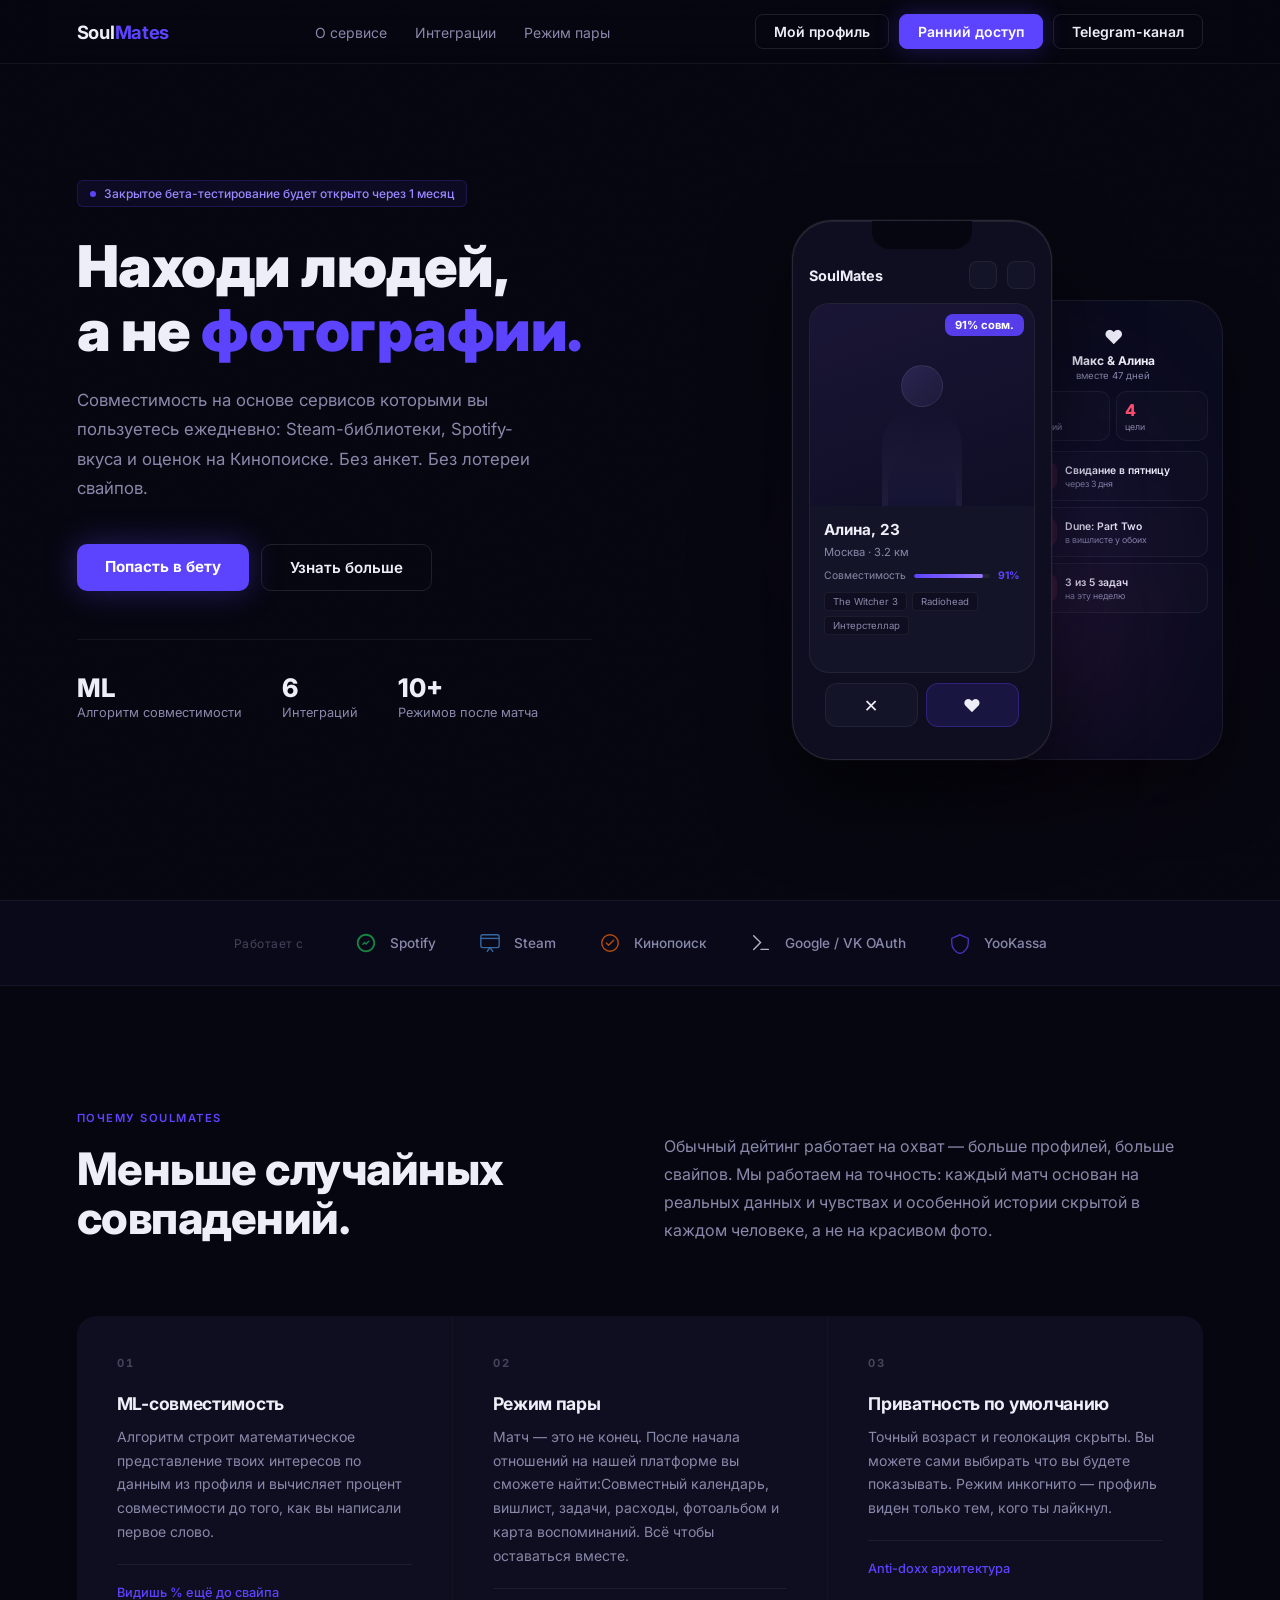
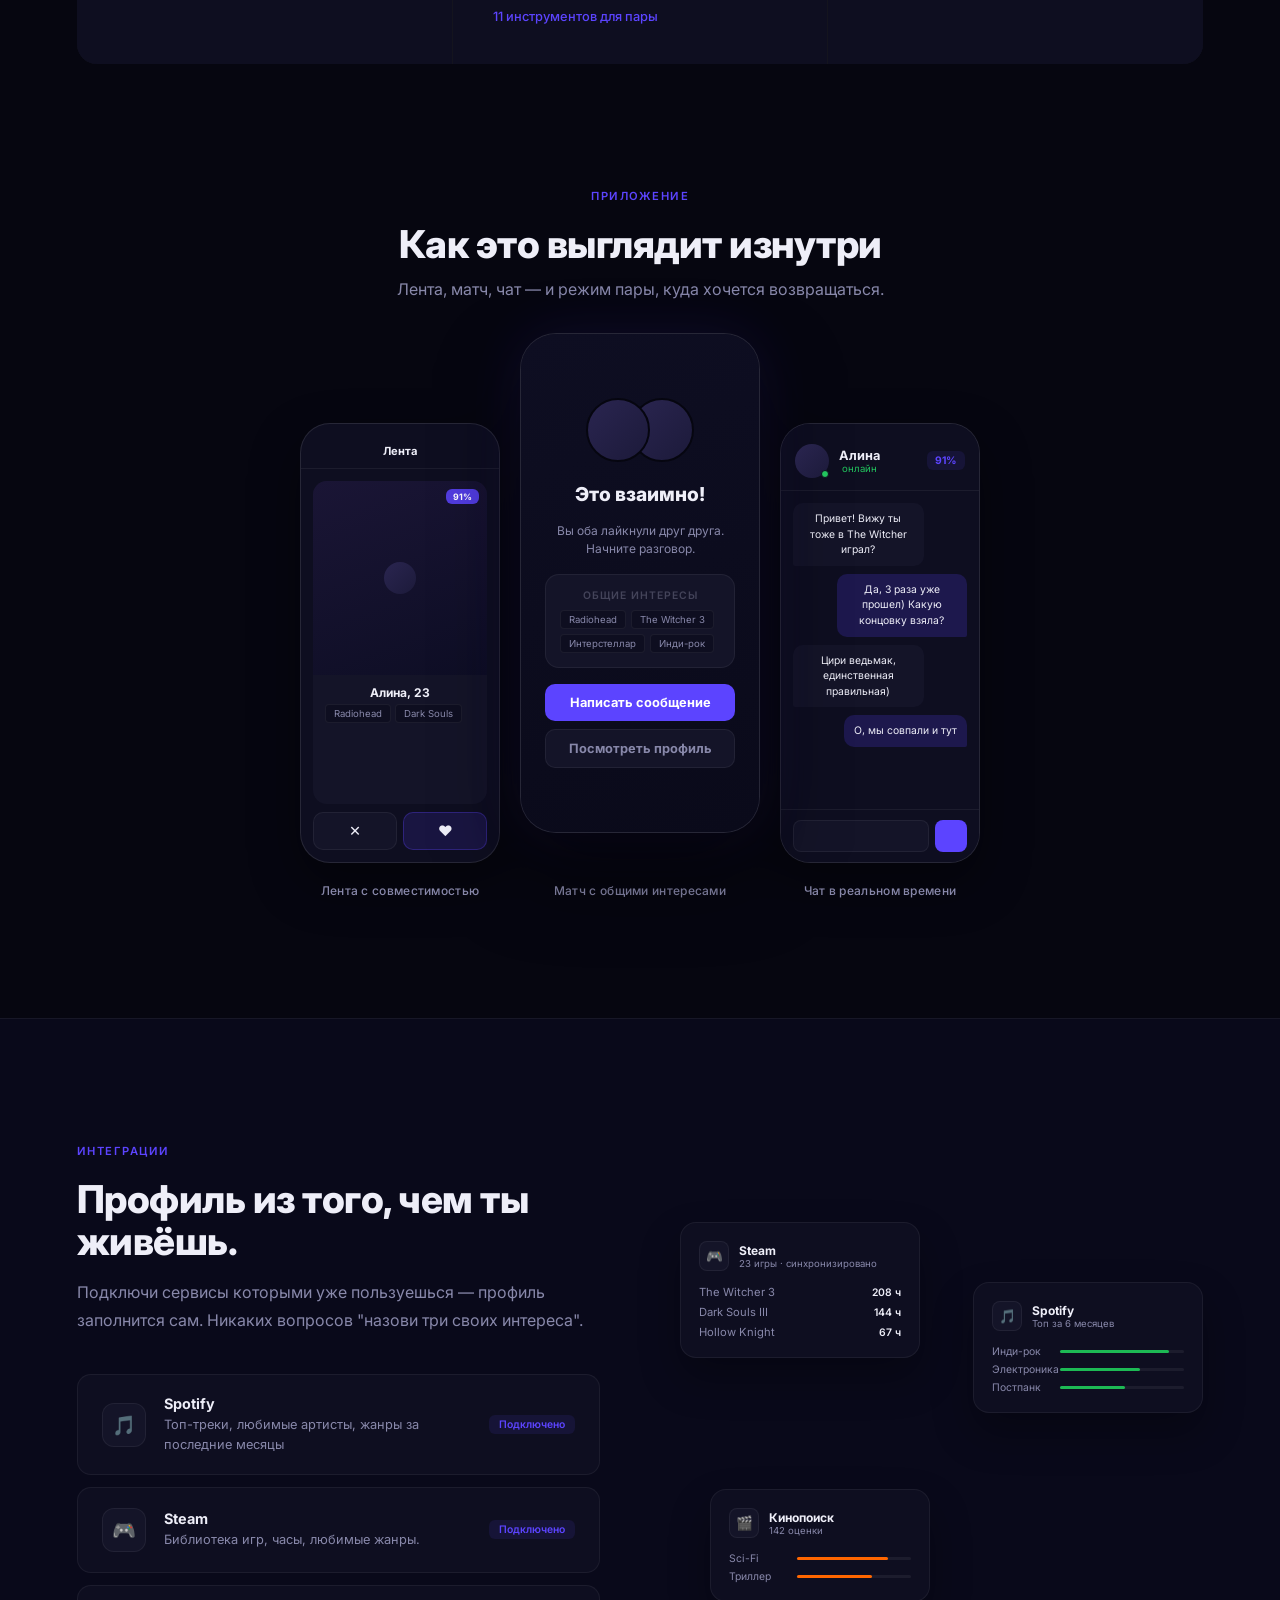
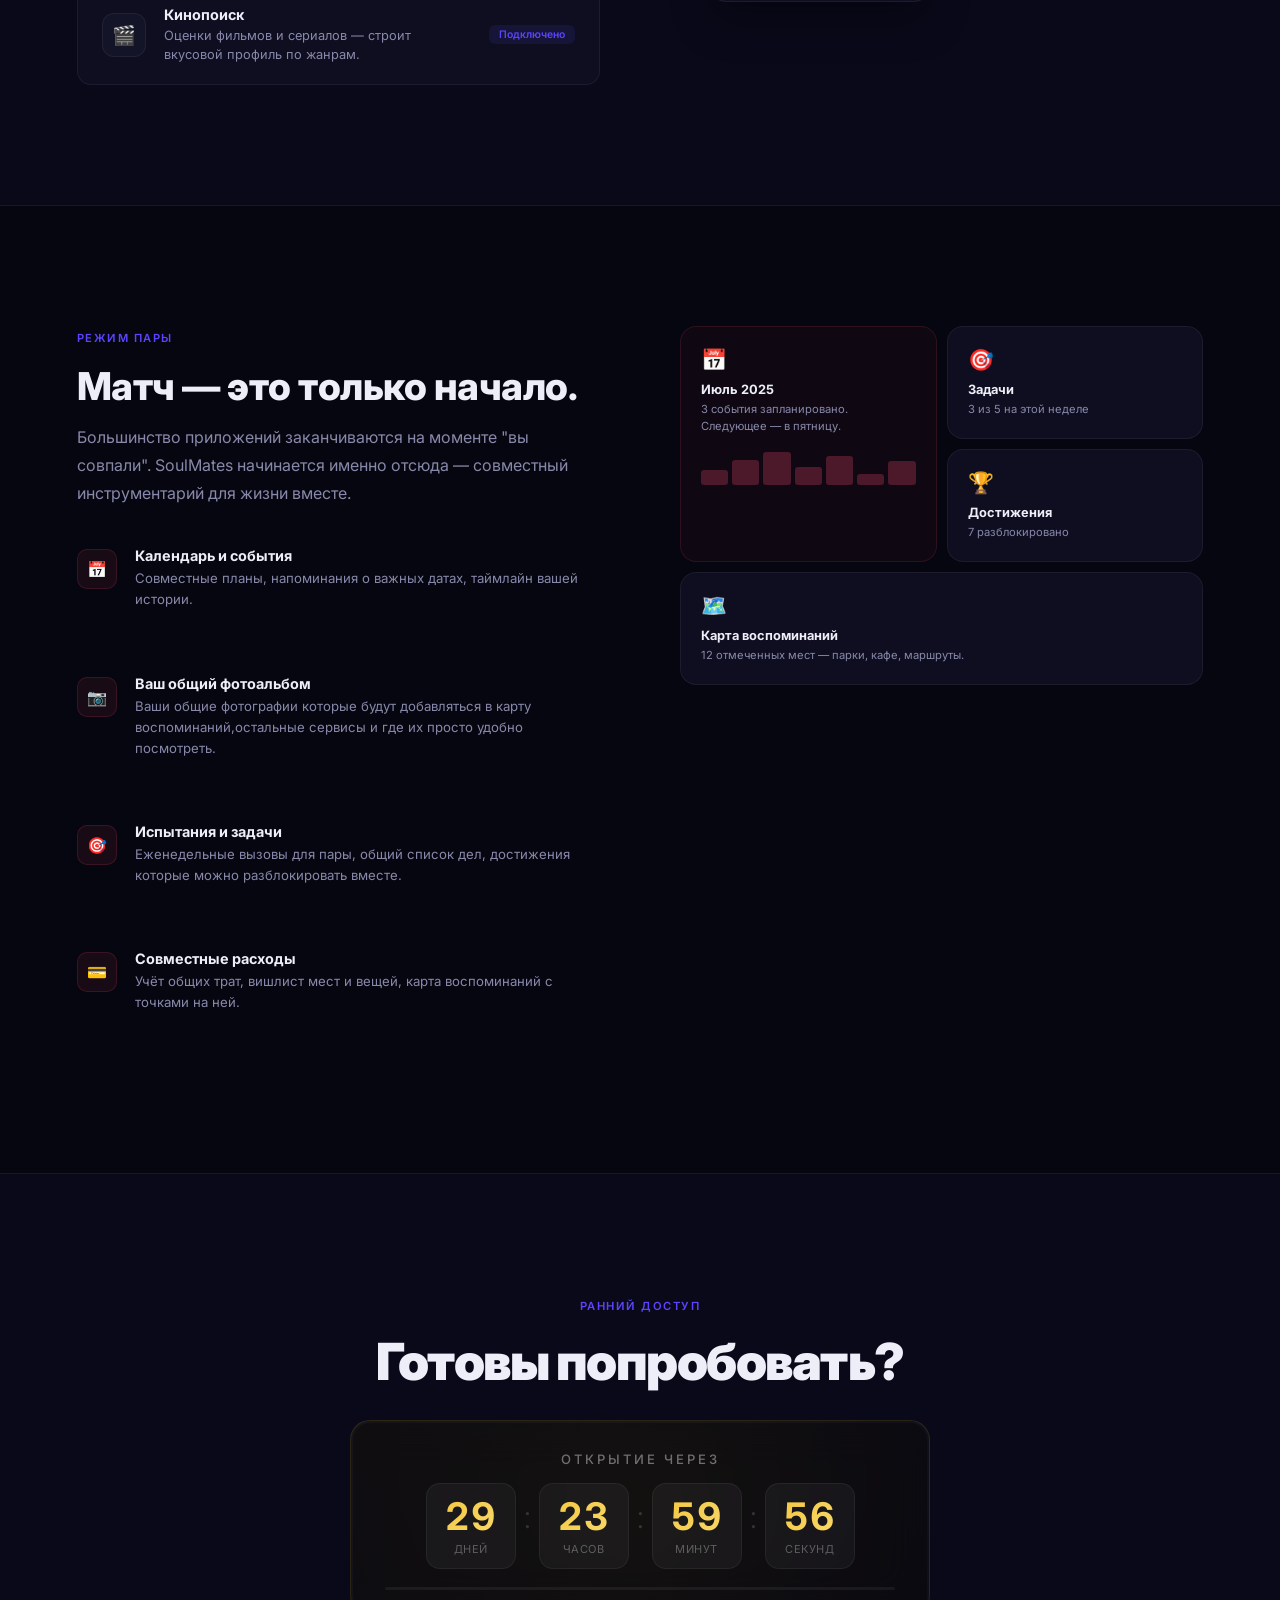
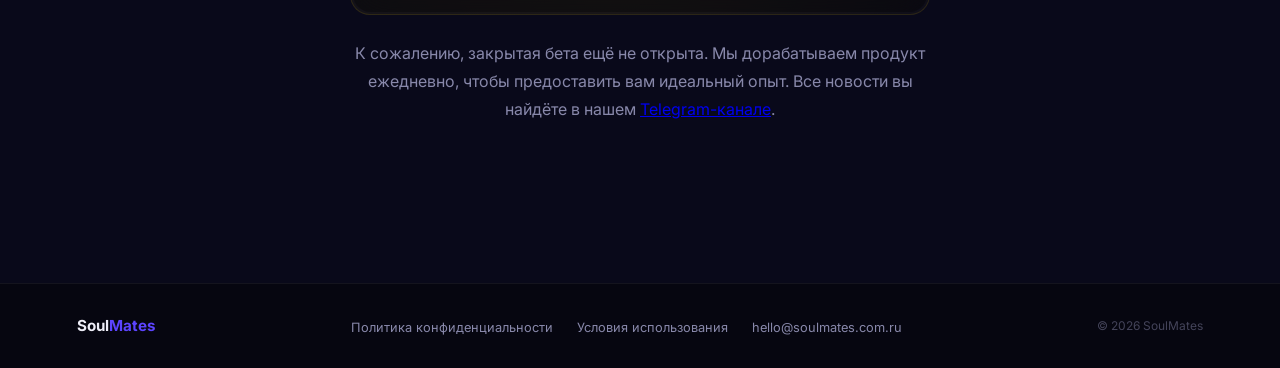
==== index.html @ f9ee52c2 "First commit on landing" ====
<!DOCTYPE html>
<html lang="ru">
<head>
  <meta charset="UTF-8">
  <meta name="viewport" content="width=device-width, initial-scale=1.0">
  <title>SoulMates — сайт знакомств нового поколения</title>
  <meta name="description" content="Знакомства на основе реальных интересов. Steam, Spotify, Кинопоиск. Режим пары. ML-совместимость.">
  <meta property="og:title" content="SoulMates">
  <meta property="og:description" content="Находи людей, а не фотографии.">
  <meta property="og:url" content="https://soulmates.com.ru">
  <link rel="preconnect" href="https://fonts.googleapis.com">
  <link rel="preconnect" href="https://fonts.gstatic.com" crossorigin>
  <link href="https://fonts.googleapis.com/css2?family=Inter:wght@300;400;500;600;700;800;900&display=swap" rel="stylesheet">
    <link href="style.css" rel="stylesheet">
</head>
<body>

<!-- NAV -->
<nav>
  <a href="/" class="logo">Soul<span>Mates</span></a>
  <ul class="nav-center">
    <li><a href="#features">О сервисе</a></li>
    <li><a href="#integrations">Интеграции</a></li>
    <li><a href="#couples">Режим пары</a></li>
  </ul>
  <div class="nav-right">
    <a href="https://github.com/Ba1Kerrr" class="btn-sm">Мой профиль</a> <!--  еще без войти и подобного ибо сайт еще не работает) -->
    <a href="#waitlist" class="btn-sm btn-accent">Ранний доступ</a>
      <a href="https://t.me/soulmates_ru_onboarding" class="btn-sm">Telegram-канал</a>
  </div>
</nav>

<!-- HERO -->
<div style="max-width:1320px;margin:0 auto;padding:0 6vw;">
  <section class="hero" style="padding:0;margin:0;">
    <div class="hero-copy reveal">
      <div class="hero-eyebrow">Закрытое бета-тестирование будет открыто через 1 месяц</div> <!--  еще не открыто,надо поставить таймер бы на месяц -->

      <h1>Находи людей,<br>а не <span class="accent">фотографии.</span></h1>

      <p class="hero-desc">
        Совместимость на основе сервисов которыми вы пользуетесь ежедневно: Steam-библиотеки, Spotify-вкуса и оценок на Кинопоиске.
        Без анкет. Без лотереи свайпов.
      </p>

      <div class="hero-actions">
        <a href="#waitlist" class="btn-primary">Попасть в бету</a>
        <a href="#features" class="btn-outline">Узнать больше</a>
      </div>

      <div class="hero-meta">
        <div class="hero-meta-item">
          <strong>ML</strong>
          <span>Алгоритм совместимости</span>
        </div>
        <div class="hero-meta-item">
          <strong>6</strong>
          <span>Интеграций</span>
        </div>
        <div class="hero-meta-item">
          <strong>10+</strong>
          <span>Режимов после матча</span>
        </div>
      </div>
    </div>

    <div class="hero-visual reveal" style="transition-delay:0.15s">
      <div class="hero-glow glow-accent"></div>
      <div class="hero-glow glow-pink"></div>

      <!-- Main phone: Feed -->
      <div class="phone"> <!-- приложение еще не написано,пока прорабываем только сайт тут бы добавить скрины сайта которые я размещу в Pics -->
        <div class="phone-notch"></div>
        <div class="phone-screen">
          <div class="app-bar">
            <div class="app-bar-title">SoulMates</div>
            <div class="app-bar-icons">
              <div class="app-bar-icon"></div>
              <div class="app-bar-icon"></div>
            </div>
          </div>

          <div class="feed-card">
            <div class="feed-card-photo">
              <div class="silhouette-head"></div>
              <div class="silhouette-body"></div>
              <div class="compat-badge">91% совм.</div>
            </div>
            <div class="feed-card-info">
              <div class="feed-name">Алина, 23</div>
              <div class="feed-location">Москва · 3.2 км</div>
              <div class="compat-row">
                <div class="compat-label">Совместимость</div>
                <div class="compat-bar-wrap"><div class="compat-bar-fill"></div></div>
                <div class="compat-pct">91%</div>
              </div>
              <div class="interest-chips">
                <div class="chip">The Witcher 3</div>
                <div class="chip">Radiohead</div>
                <div class="chip">Интерстеллар</div>
              </div>
            </div>
          </div>

          <div class="feed-actions">
            <div class="action-btn skip">✕</div>
            <div class="action-btn like">♥</div>
          </div>
        </div>
      </div>

      <!-- Secondary phone: Couples -->
      <div class="phone-secondary">
        <div class="couple-screen">
          <div class="couple-header">
            <div class="couple-hearts">♥</div>
            <div class="couple-names">Макс & Алина</div>
            <div class="couple-since">вместе 47 дней</div>
          </div>

          <div class="couple-stats">
            <div class="couple-stat">
              <div class="couple-stat-num">12</div>
              <div class="couple-stat-label">событий</div>
            </div>
            <div class="couple-stat">
              <div class="couple-stat-num">4</div>
              <div class="couple-stat-label">цели</div>
            </div>
          </div>

          <div class="couple-widgets">
            <div class="couple-widget">
              <div class="widget-icon">📅</div>
              <div class="widget-text">
                <div class="widget-title">Свидание в пятницу</div>
                <div class="widget-sub">через 3 дня</div>
              </div>
            </div>
            <div class="couple-widget">
              <div class="widget-icon">🎬</div>
              <div class="widget-text">
                <div class="widget-title">Dune: Part Two</div>
                <div class="widget-sub">в вишлисте у обоих</div>
              </div>
            </div>
            <div class="couple-widget">
              <div class="widget-icon">✓</div>
              <div class="widget-text">
                <div class="widget-title">3 из 5 задач</div>
                <div class="widget-sub">на эту неделю</div>
              </div>
            </div>
          </div>
        </div>
      </div>
    </div>
  </section>
</div>

<!-- TRUST BAR -->
<div class="trust reveal">
  <span class="trust-label">Работает с</span>
  <div class="trust-items">
    <div class="trust-item">
      <div class="trust-icon">
        <svg viewBox="0 0 24 24" width="22" height="22" fill="none">
          <path d="M12 2C6.477 2 2 6.477 2 12s4.477 10 10 10 10-4.477 10-10S17.523 2 12 2zm0 18c-4.41 0-8-3.59-8-8s3.59-8 8-8 8 3.59 8 8-3.59 8-8 8z" fill="#1db954"/>
          <path d="M8.5 13.5l2-2 1.5 1.5 3-3" stroke="#1db954" stroke-width="1.5" stroke-linecap="round"/>
        </svg>
      </div>
      Spotify
    </div>
    <div class="trust-item">
      <div class="trust-icon">
        <svg viewBox="0 0 24 24" width="22" height="22" fill="none">
          <rect x="2" y="3" width="20" height="14" rx="2" stroke="#4a90d9" stroke-width="1.5"/>
          <path d="M2 7h20" stroke="#4a90d9" stroke-width="1.5"/>
          <path d="M12 17l-3 4m3-4l3 4" stroke="#4a90d9" stroke-width="1.5" stroke-linecap="round"/>
        </svg>
      </div>
      Steam
    </div>
    <div class="trust-item">
      <div class="trust-icon">
        <svg viewBox="0 0 24 24" width="22" height="22" fill="none">
          <circle cx="12" cy="12" r="9" stroke="#ff6600" stroke-width="1.5"/>
          <path d="M8 12l2.5 2.5L16 9" stroke="#ff6600" stroke-width="1.5" stroke-linecap="round" stroke-linejoin="round"/>
        </svg>
      </div>
      Кинопоиск
    </div>
    <div class="trust-item">
      <div class="trust-icon">
        <svg viewBox="0 0 24 24" width="22" height="22" fill="none">
          <path d="M4 4l7.5 7.5L4 19" stroke="#fff" stroke-width="1.5" stroke-linecap="round"/>
          <path d="M12 19h8" stroke="#fff" stroke-width="1.5" stroke-linecap="round"/>
        </svg>
      </div>
      Google / VK OAuth
    </div>
    <div class="trust-item">
      <div class="trust-icon">
        <svg viewBox="0 0 24 24" width="22" height="22" fill="none">
          <path d="M12 3L3 7v5c0 5.25 3.75 10.15 9 11.35C17.25 22.15 21 17.25 21 12V7l-9-4z" stroke="#5c44ff" stroke-width="1.5"/>
        </svg>
      </div>
      YooKassa
    </div>
  </div>
</div>

<!-- FEATURES -->
<section class="features" id="features">
  <div class="features-header reveal">
    <div>
      <div class="tag">Почему SoulMates</div>
      <h2>Меньше случайных<br>совпадений.</h2>
    </div>
    <p>
      Обычный дейтинг работает на охват — больше профилей, больше свайпов. Мы работаем на точность:
      каждый матч основан на реальных данных и чувствах и особенной истории скрытой в каждом человеке, а не на красивом фото.
    </p>
  </div>

  <div class="features-grid reveal">
    <div class="feature">
      <div class="feature-num">01</div>
      <h3>ML-совместимость</h3>
      <p>
        Алгоритм строит математическое представление твоих интересов по данным из профиля
        и вычисляет процент совместимости до того, как вы написали первое слово.
      </p>
      <div class="feature-highlight">Видишь % ещё до свайпа</div>
    </div>
    <div class="feature">
      <div class="feature-num">02</div>
      <h3>Режим пары</h3>
      <p>
        Матч — это не конец. После начала отношений на нашей платформе вы сможете найти:Совместный календарь, вишлист, задачи, расходы, фотоальбом
        и карта воспоминаний. Всё чтобы оставаться вместе.
      </p>
      <div class="feature-highlight">11 инструментов для пары</div>
    </div>
    <div class="feature">
      <div class="feature-num">03</div>
      <h3>Приватность по умолчанию</h3>
      <p>
        Точный возраст и геолокация скрыты. Вы можете сами выбирать что вы будете показывать.
        Режим инкогнито — профиль виден только тем, кого ты лайкнул.
      </p>
      <div class="feature-highlight">Anti-doxx архитектура</div>
    </div>
  </div>
</section>

<!-- SCREENS -->
<section class="screens" id="screens">
  <div class="screens-header reveal">
    <div class="tag">Приложение</div>
    <h2>Как это выглядит изнутри</h2>
    <p>Лента, матч, чат — и режим пары, куда хочется возвращаться.</p>
  </div>

  <div class="screens-row reveal">
    <!-- Feed screen -->
    <div class="screen-item">
      <div class="match-phone match-phone-sm" style="background:var(--surface);">
        <div style="height:100%;display:flex;flex-direction:column;">
          <div style="padding:20px 14px 10px;border-bottom:1px solid var(--border);">
            <div style="font-size:0.7rem;font-weight:700;color:var(--text);">Лента</div>
          </div>
          <div style="flex:1;padding:12px;display:flex;flex-direction:column;gap:8px;">
            <div style="flex:1;background:var(--surface2);border-radius:14px;position:relative;overflow:hidden;">
              <div style="height:60%;background:linear-gradient(160deg,#1a1535,#0e0e25);display:flex;align-items:center;justify-content:center;position:relative;">
                <div style="width:32px;height:32px;border-radius:50%;background:linear-gradient(135deg,#2a2550,#1c1a3a);"></div>
                <div style="position:absolute;top:8px;right:8px;background:rgba(92,68,255,0.85);border-radius:6px;padding:2px 7px;font-size:0.55rem;font-weight:700;color:#fff;">91%</div>
              </div>
              <div style="padding:10px 12px;">
                <div style="font-size:0.75rem;font-weight:700;color:var(--text);margin-bottom:4px;">Алина, 23</div>
                <div style="display:flex;gap:4px;flex-wrap:wrap;">
                  <div class="chip">Radiohead</div>
                  <div class="chip">Dark Souls</div>
                </div>
              </div>
            </div>
            <div style="display:flex;gap:6px;">
              <div style="flex:1;height:38px;border-radius:10px;background:var(--surface2);border:1px solid var(--border);display:flex;align-items:center;justify-content:center;font-size:0.9rem;">✕</div>
              <div style="flex:1;height:38px;border-radius:10px;background:rgba(92,68,255,0.15);border:1px solid rgba(92,68,255,0.3);display:flex;align-items:center;justify-content:center;font-size:0.9rem;">♥</div>
            </div>
          </div>
        </div>
      </div>
      <div class="screen-label">Лента с совместимостью</div>
    </div>

    <!-- Match screen (center) -->
    <div class="screen-item">
      <div class="match-phone" style="transform:translateY(-30px);">
        <div class="match-screen">
          <div class="match-avatars" style="position:relative;">
            <div class="match-avatar"></div>
            <div class="match-avatar"></div>
          </div>
          <div class="match-title">Это взаимно!</div>
          <div class="match-sub">Вы оба лайкнули друг друга.<br>Начните разговор.</div>
          <div class="match-interests">
            <div class="match-interests-title">Общие интересы</div>
            <div class="match-interests-chips">
              <div class="chip">Radiohead</div>
              <div class="chip">The Witcher 3</div>
              <div class="chip">Интерстеллар</div>
              <div class="chip">Инди-рок</div>
            </div>
          </div>
          <div class="match-actions">
            <div class="match-btn match-btn-primary">Написать сообщение</div>
            <div class="match-btn match-btn-ghost">Посмотреть профиль</div>
          </div>
        </div>
      </div>
      <div class="screen-label">Матч с общими интересами</div>
    </div>

    <!-- Chat screen -->
    <div class="screen-item">
      <div class="match-phone match-phone-sm" style="background:var(--surface);">
        <div class="chat-screen">
          <div class="chat-header">
            <div class="chat-ava">
              <div class="online-dot"></div>
            </div>
            <div>
              <div class="chat-name">Алина</div>
              <div class="chat-status">онлайн</div>
            </div>
            <div class="compat-mini">91%</div>
          </div>
          <div class="chat-messages">
            <div class="msg msg-in">Привет! Вижу ты тоже в The Witcher играл?</div>
            <div class="msg msg-out">Да, 3 раза уже прошел) Какую концовку взяла?</div>
            <div class="msg msg-in">Цири ведьмак, единственная правильная)</div>
            <div class="msg msg-out">О, мы совпали и тут</div>
          </div>
          <div class="chat-input-row">
            <div class="chat-input-box"></div>
            <div class="chat-send"></div>
          </div>
        </div>
      </div>
      <div class="screen-label">Чат в реальном времени</div>
    </div>
  </div>
</section>

<!-- INTEGRATIONS -->
<section class="integrations" id="integrations">
  <div class="integrations-inner">
    <div class="integrations-layout">
      <div class="integrations-copy reveal">
        <div class="tag">Интеграции</div>
        <h2>Профиль из того, чем ты живёшь.</h2>
        <p>
          Подключи сервисы которыми уже пользуешься — профиль заполнится сам.
          Никаких вопросов "назови три своих интереса".
        </p>

        <div class="integration-cards">
          <div class="int-card">
            <div class="int-icon">🎵</div>
            <div class="int-info">
              <div class="int-name">Spotify</div>
              <div class="int-desc">Топ-треки, любимые артисты, жанры за последние месяцы</div>
            </div>
            <div class="int-status">Подключено</div>
          </div>
          <div class="int-card">
            <div class="int-icon">🎮</div>
            <div class="int-info">
              <div class="int-name">Steam</div>
              <div class="int-desc">Библиотека игр, часы, любимые жанры.</div>
            </div>
            <div class="int-status">Подключено</div>
          </div>
          <div class="int-card">
            <div class="int-icon">🎬</div>
            <div class="int-info">
              <div class="int-name">Кинопоиск</div>
              <div class="int-desc">Оценки фильмов и сериалов — строит вкусовой профиль по жанрам.</div>
            </div>
            <div class="int-status">Подключено</div>
          </div>
        </div>
      </div>

      <div class="integrations-visual reveal" style="transition-delay:0.15s">
        <!-- Steam card -->
        <div class="data-card data-card-steam">
          <div class="dc-header">
            <div class="dc-icon">🎮</div>
            <div>
              <div class="dc-title">Steam</div>
              <div class="dc-sub">23 игры · синхронизировано</div>
            </div>
          </div>
          <div class="dc-items">
            <div class="dc-item"><span class="dc-item-name">The Witcher 3</span><span class="dc-item-val">208 ч</span></div>
            <div class="dc-item"><span class="dc-item-name">Dark Souls III</span><span class="dc-item-val">144 ч</span></div>
            <div class="dc-item"><span class="dc-item-name">Hollow Knight</span><span class="dc-item-val">67 ч</span></div>
          </div>
        </div>

        <!-- Spotify card -->
        <div class="data-card data-card-spotify">
          <div class="dc-header">
            <div class="dc-icon">🎵</div>
            <div>
              <div class="dc-title">Spotify</div>
              <div class="dc-sub">Топ за 6 месяцев</div>
            </div>
          </div>
          <div class="dc-bar-row">
            <div class="dc-bar-item">
              <div class="dc-bar-label">Инди-рок</div>
              <div class="dc-bar-track"><div class="dc-bar-fill" style="width:88%"></div></div>
            </div>
            <div class="dc-bar-item">
              <div class="dc-bar-label">Электроника</div>
              <div class="dc-bar-track"><div class="dc-bar-fill" style="width:64%"></div></div>
            </div>
            <div class="dc-bar-item">
              <div class="dc-bar-label">Постпанк</div>
              <div class="dc-bar-track"><div class="dc-bar-fill" style="width:52%"></div></div>
            </div>
          </div>
        </div>

        <!-- KP card -->
        <div class="data-card data-card-kp">
          <div class="dc-header">
            <div class="dc-icon">🎬</div>
            <div>
              <div class="dc-title">Кинопоиск</div>
              <div class="dc-sub">142 оценки</div>
            </div>
          </div>
          <div class="dc-bar-row">
            <div class="dc-bar-item">
              <div class="dc-bar-label">Sci-Fi</div>
              <div class="dc-bar-track"><div class="dc-bar-fill kp" style="width:80%"></div></div>
            </div>
            <div class="dc-bar-item">
              <div class="dc-bar-label">Триллер</div>
              <div class="dc-bar-track"><div class="dc-bar-fill kp" style="width:66%"></div></div>
            </div>
          </div>
        </div>
      </div>
    </div>
  </div>
</section>

<!-- COUPLES MODE -->
<section class="couples" id="couples">
  <div class="couples-layout">
    <div class="couples-copy reveal">
      <div class="tag">Режим пары</div>
      <h2>Матч — это только начало.</h2>
      <p>
        Большинство приложений заканчиваются на моменте "вы совпали". SoulMates начинается именно отсюда —
        совместный инструментарий для жизни вместе.
      </p>

      <div class="couples-features">
        <div class="couples-feat">
          <div class="couples-feat-icon">📅</div>
          <div>
            <h4>Календарь и события</h4>
            <p>Совместные планы, напоминания о важных датах, таймлайн вашей истории.</p>
          </div>
        </div>
        <div class="couples-feat">
          <div class="couples-feat-icon">📷</div>
          <div>
            <h4>Ваш общий фотоальбом</h4>
            <p>Ваши общие фотографии которые будут добавляться в карту воспоминаний,остальные сервисы и где их просто удобно посмотреть.</p>
          </div>
        </div>
        <div class="couples-feat">
          <div class="couples-feat-icon">🎯</div>
          <div>
            <h4>Испытания и задачи</h4>
            <p>Еженедельные вызовы для пары, общий список дел, достижения которые можно разблокировать вместе.</p>
          </div>
        </div>
        <div class="couples-feat">
          <div class="couples-feat-icon">💳</div>
          <div>
            <h4>Совместные расходы</h4>
            <p>Учёт общих трат, вишлист мест и вещей, карта воспоминаний с точками на ней.</p>
          </div>
        </div>
      </div>
    </div>

    <div class="couples-grid-visual reveal" style="transition-delay:0.15s">
      <div class="cg-tile pink-tint tall">
        <div class="cg-icon">📅</div>
        <div class="cg-title">Июль 2025</div>
        <div class="cg-desc">3 события запланировано. Следующее — в пятницу.</div>
        <div class="cg-mini-chart">
          <div class="cg-bar" style="height:40%;"></div>
          <div class="cg-bar" style="height:70%;"></div>
          <div class="cg-bar" style="height:90%;"></div>
          <div class="cg-bar" style="height:50%;"></div>
          <div class="cg-bar" style="height:80%;"></div>
          <div class="cg-bar" style="height:30%;"></div>
          <div class="cg-bar" style="height:65%;"></div>
        </div>
      </div>
      <div class="cg-tile">
        <div class="cg-icon">🎯</div>
        <div class="cg-title">Задачи</div>
        <div class="cg-desc">3 из 5 на этой неделе</div>
      </div>
      <div class="cg-tile">
        <div class="cg-icon">🏆</div>
        <div class="cg-title">Достижения</div>
        <div class="cg-desc">7 разблокировано</div>
      </div>
      <div class="cg-tile" style="grid-column:span 2;">
        <div class="cg-icon">🗺️</div>
        <div class="cg-title">Карта воспоминаний</div>
        <div class="cg-desc">12 отмеченных мест — парки, кафе, маршруты.</div>
      </div>
    </div>
  </div>
</section>

<section class="cta-section" id="waitlist">
  <div class="cta-inner reveal">
    <div class="tag">Ранний доступ</div>
    <h2>Готовы попробовать?</h2>

    <!-- ТАЙМЕР -->
    <div class="timer-wrapper">
      <div class="timer-glow"></div>
      <div class="timer-content">
        <span class="timer-label">Открытие через</span>
        <div class="timer" id="countdown">
          <div class="timer-item">
            <span class="timer-value" id="days">00</span>
            <span class="timer-unit">дней</span>
          </div>
          <span class="timer-dots">:</span>
          <div class="timer-item">
            <span class="timer-value" id="hours">00</span>
            <span class="timer-unit">часов</span>
          </div>
          <span class="timer-dots">:</span>
          <div class="timer-item">
            <span class="timer-value" id="minutes">00</span>
            <span class="timer-unit">минут</span>
          </div>
          <span class="timer-dots">:</span>
          <div class="timer-item">
            <span class="timer-value" id="seconds">00</span>
            <span class="timer-unit">секунд</span>
          </div>
        </div>
        <div class="timer-progress">
          <div class="timer-progress-bar" id="progressBar"></div>
        </div>
      </div>
    </div>

    <p>
      К сожалению, закрытая бета ещё не открыта. Мы дорабатываем продукт ежедневно,
      чтобы предоставить вам идеальный опыт. Все новости вы найдёте в нашем
      <a href="https://t.me/soulmates_ru_onboarding">Telegram-канале</a>.
    </p>
  </div>
</section>

<!-- FOOTER -->
<footer>
  <div class="footer-logo">Soul<span>Mates</span></div>
  <ul class="footer-links">
    <li><a>Политика конфиденциальности</a></li>
    <li><a>Условия использования</a></li>
    <li><a href="mailto:hello@soulmates.com.ru">hello@soulmates.com.ru</a></li>
  </ul>
  <div class="footer-copy">© 2026 SoulMates</div>
</footer>

<script>
  // Scroll reveal
  const io = new IntersectionObserver((entries) => {
    entries.forEach((e, i) => {
      if (e.isIntersecting) {
        e.target.style.transitionDelay = (e.target.dataset.delay || 0) + 'ms';
        e.target.classList.add('on');
      }
    });
  }, { threshold: 0.08 });

  document.querySelectorAll('.reveal').forEach(el => io.observe(el));
   (function() {
    const launchDate = new Date();
    launchDate.setDate(launchDate.getDate() + 30);

    const timerEl = document.getElementById('countdown');
    const daysEl = document.getElementById('days');
    const hoursEl = document.getElementById('hours');
    const minutesEl = document.getElementById('minutes');
    const secondsEl = document.getElementById('seconds');
    const progressBar = document.getElementById('progressBar');

    // Общая длительность в миллисекундах (30 дней)
    const totalDuration = 30 * 24 * 60 * 60 * 1000;
    const startDate = new Date();

    function pad(n) {
      return String(n).padStart(2, '0');
    }

    function updateTimer() {
      const now = new Date();
      const diff = launchDate - now;

      if (diff <= 0) {
        const wrapper = document.querySelector('.timer-wrapper');
        wrapper.outerHTML = `
          <div class="timer-open">
            🎉 Бета-тестирование открыто!
            <span>Присоединяйтесь к нам прямо сейчас</span>
          </div>
        `;
        return;
      }

      const days = Math.floor(diff / (1000 * 60 * 60 * 24));
      const hours = Math.floor((diff / (1000 * 60 * 60)) % 24);
      const minutes = Math.floor((diff / (1000 * 60)) % 60);
      const seconds = Math.floor((diff / 1000) % 60);

      daysEl.textContent = pad(days);
      hoursEl.textContent = pad(hours);
      minutesEl.textContent = pad(minutes);
      secondsEl.textContent = pad(seconds);

      // Прогресс-бар (сколько прошло)
      const elapsed = now - startDate;
      const progress = Math.min((elapsed / totalDuration) * 100, 100);
      progressBar.style.width = progress + '%';
    }

    updateTimer();
    setInterval(updateTimer, 1000);
  })();
</script>

</body>
</html>
---- style.css ----
*, *::before, *::after { box-sizing: border-box; margin: 0; padding: 0; }

:root {
  --bg:       #060610;
  --bg2:      #09091a;
  --surface:  #0e0e20;
  --surface2: #141428;
  --border:   rgba(255,255,255,0.06);
  --border2:  rgba(255,255,255,0.1);
  --accent:   #5c44ff;
  --accent-h: #7060ff;
  --pink:     #ff4d6d;
  --text:     #eeeef8;
  --sub:      #8888aa;
  --muted:    #44445a;
  --r:        20px;
}

html { scroll-behavior: smooth; }

body {
  background: var(--bg);
  color: var(--text);
  font-family: 'Inter', system-ui, sans-serif;
  -webkit-font-smoothing: antialiased;
  overflow-x: hidden;
}

/* Noise texture */
body::before {
  content: '';
  position: fixed;
  inset: 0;
  background-image: url("data:image/svg+xml,%3Csvg viewBox='0 0 256 256' xmlns='http://www.w3.org/2000/svg'%3E%3Cfilter id='noise'%3E%3CfeTurbulence type='fractalNoise' baseFrequency='0.9' numOctaves='4' stitchTiles='stitch'/%3E%3C/filter%3E%3Crect width='100%25' height='100%25' filter='url(%23noise)' opacity='0.035'/%3E%3C/svg%3E");
  background-size: 200px;
  pointer-events: none;
  z-index: 0;
  opacity: 0.4;
}

/* ─── NAV ─── */
nav {
  position: fixed; top: 0; left: 0; right: 0; z-index: 200;
  display: flex; align-items: center; justify-content: space-between;
  padding: 0 6vw; height: 64px;
  background: rgba(6,6,16,0.85);
  backdrop-filter: blur(24px) saturate(1.5);
  border-bottom: 1px solid var(--border);
}

.logo {
  font-size: 1.15rem; font-weight: 700; letter-spacing: -0.3px;
  color: var(--text); text-decoration: none;
}
.logo span { color: var(--accent); }

.nav-center { display: flex; gap: 28px; list-style: none; }
.nav-center a {
  color: var(--sub); font-size: 0.875rem; text-decoration: none;
  transition: color 0.15s;
}
.nav-center a:hover { color: var(--text); }

.nav-right { display: flex; gap: 10px; align-items: center; }

.btn-sm {
  font-size: 0.875rem; font-weight: 600; text-decoration: none;
  padding: 8px 18px; border-radius: 8px; border: 1px solid var(--border2);
  color: var(--text); background: transparent; cursor: pointer;
  transition: background 0.15s; display: inline-block;
}
.btn-sm:hover { background: var(--surface2); }

.btn-accent {
  background: var(--accent); border-color: var(--accent); color: #fff;
  box-shadow: 0 0 24px rgba(92,68,255,0.3);
}
.btn-accent:hover { background: var(--accent-h); border-color: var(--accent-h); opacity: 1; }

/* ─── UTILS ─── */
.tag {
  display: inline-block; font-size: 0.7rem; font-weight: 600;
  letter-spacing: 1.5px; text-transform: uppercase; color: var(--accent);
  margin-bottom: 20px;
}

h1, h2, h3 { letter-spacing: -0.5px; line-height: 1.1; }

section { position: relative; z-index: 1; }

.reveal { opacity: 0; transform: translateY(24px); transition: opacity 0.55s ease, transform 0.55s ease; }
.reveal.on { opacity: 1; transform: none; }

/* ─── HERO ─── */
.hero {
  min-height: 100vh;
  display: grid;
  grid-template-columns: 1fr 1fr;
  align-items: center;
  gap: 0;
  padding: 64px 6vw 0;
  max-width: 1320px;
  margin: 0 auto;
}

.hero-copy { padding-right: 48px; }

.hero-eyebrow {
  display: inline-flex; align-items: center; gap: 8px;
  background: rgba(92,68,255,0.08); border: 1px solid rgba(92,68,255,0.2);
  border-radius: 6px; padding: 5px 12px;
  font-size: 0.75rem; font-weight: 500; color: #9988ff;
  margin-bottom: 28px;
}
.hero-eyebrow::before {
  content: ''; width: 6px; height: 6px; border-radius: 50%;
  background: var(--accent); flex-shrink: 0;
}

.hero h1 {
  font-size: clamp(2.6rem, 4.5vw, 4.2rem);
  font-weight: 900;
  color: var(--text);
  margin-bottom: 24px;
}

.hero h1 .accent { color: var(--accent); }

.hero-desc {
  font-size: 1.05rem; line-height: 1.75; color: var(--sub);
  max-width: 480px; margin-bottom: 40px;
}

.hero-actions { display: flex; gap: 12px; flex-wrap: wrap; }

.btn-primary {
  font-size: 0.95rem; font-weight: 700; text-decoration: none;
  padding: 13px 28px; border-radius: 10px; border: none;
  background: var(--accent); color: #fff; cursor: pointer; display: inline-block;
  box-shadow: 0 0 32px rgba(92,68,255,0.35);
  transition: transform 0.15s, opacity 0.15s;
}
.btn-primary:hover { transform: translateY(-1px); opacity: 0.92; }

.btn-outline {
  font-size: 0.95rem; font-weight: 600; text-decoration: none;
  padding: 13px 28px; border-radius: 10px;
  border: 1px solid var(--border2); color: var(--text);
  background: transparent; cursor: pointer; display: inline-block;
  transition: background 0.15s;
}
.btn-outline:hover { background: var(--surface2); }

.hero-meta {
  margin-top: 48px; padding-top: 32px;
  border-top: 1px solid var(--border);
  display: flex; gap: 40px;
}
.hero-meta-item {}
.hero-meta-item strong {
  display: block; font-size: 1.6rem; font-weight: 800; color: var(--text);
}
.hero-meta-item span { font-size: 0.8rem; color: var(--sub); margin-top: 2px; display: block; }

/* ─── PHONE MOCKUP ─── */
.hero-visual {
  display: flex;
  justify-content: center;
  align-items: flex-end;
  position: relative;
  height: 620px;
}

.phone {
  width: 260px; height: 540px;
  background: var(--surface);
  border-radius: 40px;
  border: 1.5px solid rgba(255,255,255,0.1);
  box-shadow:
    0 40px 80px rgba(0,0,0,0.6),
    0 0 0 1px rgba(255,255,255,0.04),
    inset 0 1px 0 rgba(255,255,255,0.08);
  overflow: hidden;
  position: relative;
  flex-shrink: 0;
}

.phone-notch {
  width: 100px; height: 28px;
  background: var(--bg);
  border-radius: 0 0 18px 18px;
  margin: 0 auto;
  position: relative; z-index: 2;
}

.phone-screen {
  padding: 0 16px 16px;
  height: calc(100% - 28px);
  display: flex; flex-direction: column; gap: 10px;
}

.app-bar {
  display: flex; justify-content: space-between; align-items: center;
  padding: 12px 0 4px;
}
.app-bar-title {
  font-size: 0.9rem; font-weight: 700; color: var(--text);
}
.app-bar-icons { display: flex; gap: 10px; }
.app-bar-icon {
  width: 28px; height: 28px; border-radius: 8px;
  background: var(--surface2); border: 1px solid var(--border);
}

.feed-card {
  flex: 1;
  background: var(--surface2);
  border-radius: 20px;
  border: 1px solid var(--border);
  overflow: hidden;
  position: relative;
}

.feed-card-photo {
  height: 55%;
  background: linear-gradient(160deg, #1a1535, #0e0e25);
  position: relative;
  display: flex; align-items: center; justify-content: center;
}

/* Abstract person silhouette */
.feed-card-photo::before {
  content: '';
  position: absolute;
  bottom: 0; left: 50%; transform: translateX(-50%);
  width: 80px; height: 100px;
  background: linear-gradient(to top, #1e1c3a, transparent);
  border-radius: 40px 40px 0 0;
}
.silhouette-head {
  width: 42px; height: 42px; border-radius: 50%;
  background: linear-gradient(135deg, #2a2550, #1c1a3a);
  border: 1.5px solid rgba(255,255,255,0.08);
  position: absolute; top: 30%;
}
.silhouette-body {
  width: 68px; height: 56px;
  background: linear-gradient(to top, rgba(20,18,50,0.9), transparent);
  border-radius: 36px 36px 0 0;
  position: absolute; bottom: 0;
}

.compat-badge {
  position: absolute; top: 10px; right: 10px;
  background: rgba(92,68,255,0.9);
  backdrop-filter: blur(8px);
  border-radius: 8px; padding: 4px 10px;
  font-size: 0.7rem; font-weight: 700; color: #fff;
}

.feed-card-info {
  padding: 14px;
}
.feed-name {
  font-size: 0.95rem; font-weight: 700; color: var(--text); margin-bottom: 6px;
}
.feed-location { font-size: 0.7rem; color: var(--sub); margin-bottom: 10px; }

.compat-row {
  display: flex; align-items: center; gap: 8px; margin-bottom: 10px;
}
.compat-label { font-size: 0.65rem; color: var(--sub); flex-shrink: 0; }
.compat-bar-wrap {
  flex: 1; height: 4px; background: var(--border); border-radius: 2px; overflow: hidden;
}
.compat-bar-fill {
  height: 100%; width: 91%; background: linear-gradient(to right, var(--accent), #9977ff);
  border-radius: 2px;
}
.compat-pct { font-size: 0.65rem; font-weight: 700; color: var(--accent); flex-shrink: 0; }

.interest-chips { display: flex; gap: 5px; flex-wrap: wrap; }
.chip {
  font-size: 0.6rem; padding: 3px 8px; border-radius: 4px;
  background: var(--surface); border: 1px solid var(--border);
  color: var(--sub); white-space: nowrap;
}

.feed-actions {
  display: flex; gap: 8px; padding: 0 16px 16px;
}
.action-btn {
  flex: 1; height: 44px; border-radius: 12px;
  display: flex; align-items: center; justify-content: center;
  font-size: 1.1rem; border: 1px solid var(--border);
}
.action-btn.skip { background: var(--surface2); }
.action-btn.like { background: rgba(92,68,255,0.15); border-color: rgba(92,68,255,0.3); }

/* Second phone (couples) */
.phone-secondary {
  width: 220px; height: 460px;
  position: absolute;
  right: -20px; bottom: 0;
  border-radius: 34px;
  background: #0b0b1e;
  border: 1.5px solid rgba(255,255,255,0.07);
  box-shadow: 0 30px 60px rgba(0,0,0,0.5);
  overflow: hidden;
  z-index: -1;
}

.couple-screen {
  padding: 24px 14px 14px;
  height: 100%;
  display: flex; flex-direction: column; gap: 10px;
}

.couple-header {
  text-align: center;
}
.couple-hearts { font-size: 1.2rem; margin-bottom: 4px; }
.couple-names { font-size: 0.75rem; font-weight: 700; color: var(--text); }
.couple-since { font-size: 0.6rem; color: var(--sub); margin-top: 2px; }

.couple-stats {
  display: grid; grid-template-columns: 1fr 1fr; gap: 6px;
}
.couple-stat {
  background: var(--surface); border: 1px solid var(--border);
  border-radius: 10px; padding: 8px;
}
.couple-stat-num {
  font-size: 1rem; font-weight: 800;
  color: var(--pink);
}
.couple-stat-label { font-size: 0.55rem; color: var(--sub); margin-top: 1px; }

.couple-widgets { display: flex; flex-direction: column; gap: 6px; flex: 1; }
.couple-widget {
  background: var(--surface); border: 1px solid var(--border);
  border-radius: 10px; padding: 10px;
  display: flex; align-items: center; gap: 8px;
}
.widget-icon {
  width: 28px; height: 28px; border-radius: 8px;
  background: rgba(255,77,109,0.12);
  display: flex; align-items: center; justify-content: center;
  font-size: 0.8rem; flex-shrink: 0;
}
.widget-text {}
.widget-title { font-size: 0.65rem; font-weight: 600; color: var(--text); }
.widget-sub { font-size: 0.55rem; color: var(--sub); margin-top: 1px; }

/* Glow behind phones */
.hero-glow {
  position: absolute;
  border-radius: 50%;
  filter: blur(80px);
  pointer-events: none;
}
.glow-accent { width: 300px; height: 300px; background: rgba(92,68,255,0.12); bottom: 60px; left: 50%; transform: translateX(-30%); }
.glow-pink { width: 200px; height: 200px; background: rgba(255,77,109,0.08); bottom: 20px; right: 10%; }

/* ─── TRUST BAR ─── */
.trust {
  border-top: 1px solid var(--border);
  border-bottom: 1px solid var(--border);
  padding: 28px 6vw;
  display: flex; align-items: center;
  justify-content: center; gap: 48px; flex-wrap: wrap;
  background: var(--bg2);
  position: relative; z-index: 1;
}

.trust-label { font-size: 0.75rem; color: var(--muted); letter-spacing: 0.5px; }

.trust-items { display: flex; gap: 40px; align-items: center; flex-wrap: wrap; }

.trust-item {
  display: flex; align-items: center; gap: 10px;
  color: var(--sub); font-size: 0.85rem; font-weight: 500;
}

.trust-icon {
  width: 28px; height: 28px;
  display: flex; align-items: center; justify-content: center;
  opacity: 0.7;
}

/* ─── FEATURES ─── */
.features {
  padding: 120px 6vw;
  max-width: 1320px; margin: 0 auto;
}

.features-header {
  display: grid; grid-template-columns: 1fr 1fr;
  gap: 48px; align-items: end;
  margin-bottom: 72px;
}

.features-header h2 {
  font-size: clamp(2rem, 3.5vw, 3rem);
  font-weight: 800;
}

.features-header p {
  font-size: 1rem; line-height: 1.75; color: var(--sub);
}

.features-grid {
  display: grid; grid-template-columns: repeat(3, 1fr);
  gap: 1px; background: var(--border);
  border-radius: 20px; overflow: hidden;
}

.feature {
  background: var(--surface); padding: 40px;
  transition: background 0.2s;
}
.feature:hover { background: var(--surface2); }

.feature-num {
  font-size: 0.7rem; font-weight: 700; letter-spacing: 2px;
  color: var(--muted); margin-bottom: 24px;
  font-variant-numeric: tabular-nums;
}

.feature h3 {
  font-size: 1.1rem; font-weight: 700; margin-bottom: 12px;
  letter-spacing: -0.3px;
}

.feature p {
  font-size: 0.875rem; line-height: 1.7; color: var(--sub);
}

.feature-highlight {
  margin-top: 20px; padding-top: 20px;
  border-top: 1px solid var(--border);
  font-size: 0.8rem; color: var(--accent); font-weight: 500;
}

/* ─── SCREENS SECTION ─── */
.screens {
  padding: 0 6vw 120px;
  max-width: 1320px; margin: 0 auto;
}

.screens-header { text-align: center; margin-bottom: 64px; }
.screens-header h2 { font-size: clamp(1.8rem, 3vw, 2.6rem); font-weight: 800; margin-bottom: 14px; }
.screens-header p { color: var(--sub); font-size: 1rem; max-width: 520px; margin: 0 auto; }

.screens-row {
  display: flex; align-items: flex-end; justify-content: center;
  gap: 20px;
}

.screen-item { text-align: center; }
.screen-label {
  font-size: 0.75rem; color: var(--sub); margin-top: 20px;
  font-weight: 500; letter-spacing: 0.3px;
}

/* Match screen phone */
.match-phone {
  width: 240px; height: 500px;
  background: var(--surface);
  border-radius: 36px;
  border: 1.5px solid rgba(255,255,255,0.1);
  box-shadow: 0 40px 80px rgba(0,0,0,0.5), 0 0 60px rgba(92,68,255,0.12);
  overflow: hidden;
}

.match-phone-sm {
  width: 200px; height: 440px;
  border-radius: 30px;
  box-shadow: 0 20px 50px rgba(0,0,0,0.4);
}

.match-screen {
  height: 100%;
  background: linear-gradient(160deg, #0e0e22 0%, #0a0a1a 100%);
  display: flex; flex-direction: column; align-items: center;
  justify-content: center; padding: 24px;
  gap: 16px;
}

.match-avatars {
  display: flex; align-items: center; gap: 0; margin-bottom: 4px;
}
.match-avatar {
  width: 64px; height: 64px; border-radius: 50%;
  background: linear-gradient(135deg, #2a2550, #1c1a3a);
  border: 2px solid var(--bg);
}
.match-avatar:first-child { transform: translateX(10px); z-index: 1; }
.match-avatar:last-child { transform: translateX(-10px); }

.match-heart {
  position: absolute;
  width: 28px; height: 28px; background: var(--pink);
  border-radius: 50%; display: flex; align-items: center; justify-content: center;
  font-size: 0.75rem; border: 2px solid var(--bg);
}

.match-title {
  font-size: 1.2rem; font-weight: 800; color: var(--text); text-align: center;
}
.match-sub { font-size: 0.75rem; color: var(--sub); text-align: center; line-height: 1.5; }

.match-interests {
  width: 100%; background: var(--surface2);
  border: 1px solid var(--border); border-radius: 14px; padding: 14px;
}
.match-interests-title { font-size: 0.65rem; font-weight: 600; color: var(--muted); margin-bottom: 8px; letter-spacing: 1px; text-transform: uppercase; }
.match-interests-chips { display: flex; flex-wrap: wrap; gap: 5px; }

.match-actions { display: flex; flex-direction: column; gap: 8px; width: 100%; }
.match-btn {
  width: 100%; padding: 11px; border-radius: 10px; border: none;
  font-size: 0.8rem; font-weight: 700; cursor: pointer; text-align: center;
}
.match-btn-primary { background: var(--accent); color: #fff; }
.match-btn-ghost { background: var(--surface2); color: var(--sub); border: 1px solid var(--border); }

/* Chat screen */
.chat-screen {
  height: 100%;
  display: flex; flex-direction: column;
  background: var(--surface);
}

.chat-header {
  padding: 20px 14px 12px;
  border-bottom: 1px solid var(--border);
  display: flex; align-items: center; gap: 10px;
}
.chat-ava {
  width: 34px; height: 34px; border-radius: 50%;
  background: linear-gradient(135deg, #2a2550, #1c1a3a);
  flex-shrink: 0; position: relative;
}
.online-dot {
  width: 8px; height: 8px; background: #22c55e;
  border-radius: 50%; position: absolute; bottom: 0; right: 0;
  border: 1.5px solid var(--surface);
}
.chat-name { font-size: 0.8rem; font-weight: 700; color: var(--text); }
.chat-status { font-size: 0.6rem; color: #22c55e; }
.compat-mini {
  margin-left: auto;
  font-size: 0.65rem; font-weight: 700; color: var(--accent);
  background: rgba(92,68,255,0.1); padding: 3px 8px;
  border-radius: 6px;
}

.chat-messages {
  flex: 1; padding: 12px; display: flex; flex-direction: column; gap: 8px;
  overflow: hidden;
}
.msg {
  max-width: 75%; font-size: 0.65rem; line-height: 1.5;
  padding: 8px 10px; border-radius: 10px;
}
.msg-in {
  background: var(--surface2); color: var(--text);
  border-radius: 10px 10px 10px 2px;
  align-self: flex-start;
}
.msg-out {
  background: rgba(92,68,255,0.2); color: var(--text);
  border-radius: 10px 10px 2px 10px;
  align-self: flex-end;
}

.chat-input-row {
  padding: 10px 12px;
  display: flex; gap: 6px; align-items: center;
  border-top: 1px solid var(--border);
}
.chat-input-box {
  flex: 1; height: 32px; background: var(--surface2);
  border-radius: 8px; border: 1px solid var(--border);
}
.chat-send {
  width: 32px; height: 32px; border-radius: 8px;
  background: var(--accent); flex-shrink: 0;
}

/* ─── INTEGRATIONS ─── */
.integrations {
  background: var(--bg2);
  border-top: 1px solid var(--border);
  border-bottom: 1px solid var(--border);
  padding: 120px 6vw;
}

.integrations-inner { max-width: 1320px; margin: 0 auto; }

.integrations-layout {
  display: grid; grid-template-columns: 1fr 1fr;
  gap: 80px; align-items: center;
}

.integrations-copy h2 {
  font-size: clamp(1.8rem, 3vw, 2.6rem); font-weight: 800;
  margin-bottom: 16px;
}

.integrations-copy p {
  font-size: 1rem; color: var(--sub); line-height: 1.75;
  margin-bottom: 40px;
}

.integration-cards { display: flex; flex-direction: column; gap: 12px; }

.int-card {
  background: var(--surface); border: 1px solid var(--border);
  border-radius: 14px; padding: 20px 24px;
  display: flex; align-items: center; gap: 18px;
  transition: border-color 0.2s;
}
.int-card:hover { border-color: rgba(92,68,255,0.3); }

.int-icon {
  width: 44px; height: 44px; border-radius: 12px;
  display: flex; align-items: center; justify-content: center;
  flex-shrink: 0; font-size: 1.2rem;
  background: var(--surface2); border: 1px solid var(--border);
}

.int-info { flex: 1; }
.int-name { font-size: 0.9rem; font-weight: 700; color: var(--text); margin-bottom: 3px; }
.int-desc { font-size: 0.8rem; color: var(--sub); line-height: 1.5; }

.int-status {
  font-size: 0.65rem; font-weight: 600;
  padding: 3px 10px; border-radius: 6px;
  background: rgba(92,68,255,0.1); color: var(--accent);
  flex-shrink: 0;
}

/* Visual: stacked cards with integration data */
.integrations-visual {
  position: relative; height: 380px;
}

.data-card {
  position: absolute;
  background: var(--surface); border: 1px solid var(--border);
  border-radius: 16px; padding: 18px;
  box-shadow: 0 20px 40px rgba(0,0,0,0.3);
}

.data-card-steam {
  width: 240px; left: 0; top: 0;
}
.data-card-spotify {
  width: 230px; right: 0; top: 60px;
  z-index: 1;
}
.data-card-kp {
  width: 220px; left: 30px; bottom: 0;
  z-index: 2;
}

.dc-header {
  display: flex; align-items: center; gap: 10px; margin-bottom: 14px;
}
.dc-icon {
  width: 30px; height: 30px; border-radius: 8px;
  background: var(--surface2); border: 1px solid var(--border);
  display: flex; align-items: center; justify-content: center;
  font-size: 0.85rem;
}
.dc-title { font-size: 0.75rem; font-weight: 700; color: var(--text); }
.dc-sub { font-size: 0.6rem; color: var(--sub); }

.dc-items { display: flex; flex-direction: column; gap: 6px; }
.dc-item {
  display: flex; align-items: center; justify-content: space-between;
  font-size: 0.7rem;
}
.dc-item-name { color: var(--sub); }
.dc-item-val { color: var(--text); font-weight: 600; font-size: 0.65rem; }

.dc-bar-row { display: flex; flex-direction: column; gap: 5px; }
.dc-bar-item { display: flex; align-items: center; gap: 8px; }
.dc-bar-label { font-size: 0.65rem; color: var(--sub); width: 60px; flex-shrink: 0; }
.dc-bar-track { flex: 1; height: 3px; background: var(--border); border-radius: 2px; }
.dc-bar-fill { height: 100%; border-radius: 2px; background: #1db954; }
.dc-bar-fill.kp { background: #ff6600; }

/* ─── COUPLES ─── */
.couples {
  padding: 120px 6vw;
  max-width: 1320px; margin: 0 auto;
}

.couples-layout {
  display: grid; grid-template-columns: 1fr 1fr;
  gap: 80px; align-items: start;
}

.couples-copy h2 {
  font-size: clamp(1.8rem, 3vw, 2.6rem); font-weight: 800; margin-bottom: 16px;
}

.couples-copy p {
  font-size: 1rem; color: var(--sub); line-height: 1.75; margin-bottom: 40px;
}

.couples-features { display: flex; flex-direction: column; gap: 24px; }

.couples-feat {
  display: flex; gap: 18px; align-items: flex-start;
}

.couples-feat-icon {
  width: 40px; height: 40px; border-radius: 10px;
  background: rgba(255,77,109,0.08); border: 1px solid rgba(255,77,109,0.15);
  display: flex; align-items: center; justify-content: center;
  font-size: 1rem; flex-shrink: 0; margin-top: 2px;
}

.couples-feat h4 { font-size: 0.9rem; font-weight: 700; margin-bottom: 4px; }
.couples-feat p { font-size: 0.825rem; color: var(--sub); line-height: 1.6; }

.couples-grid-visual {
  display: grid; grid-template-columns: 1fr 1fr; gap: 10px;
}

.cg-tile {
  background: var(--surface); border: 1px solid var(--border);
  border-radius: 16px; padding: 20px;
}

.cg-tile.tall { grid-row: span 2; }
.cg-tile.pink-tint { background: rgba(255,77,109,0.04); border-color: rgba(255,77,109,0.12); }

.cg-icon { font-size: 1.3rem; margin-bottom: 10px; }
.cg-title { font-size: 0.8rem; font-weight: 700; color: var(--text); margin-bottom: 4px; }
.cg-desc { font-size: 0.7rem; color: var(--sub); line-height: 1.5; }

.cg-mini-chart {
  margin-top: 14px; display: flex; align-items: flex-end; gap: 4px; height: 36px;
}
.cg-bar {
  flex: 1; background: rgba(255,77,109,0.25); border-radius: 3px;
}

/* ─── CTA ─── */
.cta-section {
  background: var(--bg2);
  border-top: 1px solid var(--border);
  padding: 120px 6vw;
  text-align: center;
}

.cta-inner { max-width: 580px; margin: 0 auto; }

.cta-section h2 {
  font-size: clamp(2rem, 4vw, 3.2rem); font-weight: 900;
  letter-spacing: -1.5px; margin-bottom: 16px;
}

.cta-section p {
  color: var(--sub); font-size: 1rem; line-height: 1.75; margin-bottom: 40px;
}

.waitlist-form {
  display: flex; gap: 10px; max-width: 440px; margin: 0 auto 16px;
}

.waitlist-input {
  flex: 1; background: var(--surface); border: 1px solid var(--border2);
  border-radius: 10px; padding: 13px 18px; font-size: 0.9rem;
  color: var(--text); outline: none; font-family: inherit;
  transition: border-color 0.2s;
}
.waitlist-input:focus { border-color: var(--accent); }
.waitlist-input::placeholder { color: var(--muted); }

.waitlist-form .btn-primary { white-space: nowrap; }

.cta-note { font-size: 0.78rem; color: var(--muted); }

/* ─── FOOTER ─── */
footer {
  border-top: 1px solid var(--border); padding: 32px 6vw;
  display: flex; align-items: center; justify-content: space-between;
  flex-wrap: wrap; gap: 16px; position: relative; z-index: 1;
}

.footer-logo { font-size: 0.95rem; font-weight: 700; color: var(--text); }
.footer-logo span { color: var(--accent); }

.footer-links {
  display: flex; gap: 24px; list-style: none; flex-wrap: wrap;
}
.footer-links a {
  font-size: 0.8rem; color: var(--sub); text-decoration: none;
  transition: color 0.15s;
}
.footer-links a:hover { color: var(--text); }

.footer-copy { font-size: 0.75rem; color: var(--muted); }

/* ─── RESPONSIVE ─── */
@media (max-width: 900px) {
  .hero { grid-template-columns: 1fr; text-align: center; padding-top: 100px; }
  .hero-copy { padding-right: 0; }
  .hero-actions { justify-content: center; }
  .hero-meta { justify-content: center; }
  .hero-visual { height: 420px; margin-top: 40px; }
  .phone-secondary { display: none; }
  .features-header { grid-template-columns: 1fr; }
  .features-grid { grid-template-columns: 1fr; }
  .screens-row { flex-direction: column; align-items: center; }
  .integrations-layout { grid-template-columns: 1fr; }
  .integrations-visual { display: none; }
  .couples-layout { grid-template-columns: 1fr; }
  .nav-center { display: none; }
  footer { flex-direction: column; text-align: center; }
}

  /* Таймер с glow-эффектом */
  .timer-wrapper {
    position: relative;
    margin: 30px 0 24px;
    border-radius: 20px;
    background: linear-gradient(135deg, rgba(255, 215, 0, 0.04), rgba(255, 215, 0, 0.01));
    border: 1px solid rgba(255, 215, 0, 0.12);
    padding: 2px;
    overflow: hidden;
  }

  .timer-glow {
    position: absolute;
    top: -50%;
    left: -50%;
    width: 200%;
    height: 200%;
    background: radial-gradient(circle at center, rgba(255, 215, 0, 0.06) 0%, transparent 70%);
    animation: glowPulse 3s ease-in-out infinite;
    pointer-events: none;
  }

  @keyframes glowPulse {
    0%, 100% { opacity: 0.5; transform: scale(1); }
    50% { opacity: 1; transform: scale(1.1); }
  }

  .timer-content {
    position: relative;
    background: rgba(0, 0, 0, 0.3);
    backdrop-filter: blur(20px);
    border-radius: 18px;
    padding: 28px 32px 22px;
    text-align: center;
    z-index: 1;
  }

  .timer-label {
    display: block;
    font-size: 13px;
    text-transform: uppercase;
    letter-spacing: 3px;
    color: rgba(255, 255, 255, 0.4);
    margin-bottom: 16px;
    font-weight: 500;
  }

  .timer {
    display: flex;
    justify-content: center;
    align-items: center;
    gap: 8px;
  }

  .timer-item {
    background: rgba(255, 255, 255, 0.04);
    border-radius: 14px;
    padding: 12px 18px;
    min-width: 74px;
    border: 1px solid rgba(255, 255, 255, 0.06);
    transition: all 0.3s ease;
  }

  .timer-item:hover {
    background: rgba(255, 215, 0, 0.06);
    border-color: rgba(255, 215, 0, 0.15);
    transform: translateY(-2px);
  }

  .timer-value {
    display: block;
    font-size: 38px;
    font-weight: 700;
    background: linear-gradient(135deg, #f5c842, #f7d96b);
    -webkit-background-clip: text;
    -webkit-text-fill-color: transparent;
    background-clip: text;
    line-height: 1.1;
    font-variant-numeric: tabular-nums;
    letter-spacing: 1px;
  }

  .timer-unit {
    display: block;
    font-size: 11px;
    color: rgba(255, 255, 255, 0.3);
    margin-top: 4px;
    letter-spacing: 0.5px;
    text-transform: uppercase;
  }

  .timer-dots {
    font-size: 32px;
    font-weight: 300;
    color: rgba(255, 255, 255, 0.15);
    padding-bottom: 18px;
  }

  /* Прогресс-бар */
  .timer-progress {
    margin-top: 18px;
    height: 3px;
    background: rgba(255, 255, 255, 0.06);
    border-radius: 10px;
    overflow: hidden;
  }

  .timer-progress-bar {
    height: 100%;
    width: 0%;
    background: linear-gradient(90deg, #f5c842, #f7d96b);
    border-radius: 10px;
    transition: width 1s ease;
  }

  /* Когда таймер закончится */
  .timer-open {
    text-align: center;
    padding: 28px 32px;
    background: linear-gradient(135deg, rgba(76, 175, 80, 0.08), rgba(76, 175, 80, 0.02));
    border-radius: 18px;
    border: 1px solid rgba(76, 175, 80, 0.2);
    color: #66bb6a;
    font-weight: 600;
    font-size: 20px;
    margin: 30px 0 24px;
  }

  .timer-open span {
    display: block;
    font-size: 14px;
    font-weight: 400;
    color: rgba(255, 255, 255, 0.4);
    margin-top: 6px;
  }

  /* Адаптив */
  @media (max-width: 600px) {
    .timer-content {
      padding: 20px 16px 16px;
    }
    .timer {
      gap: 4px;
    }
    .timer-item {
      padding: 8px 10px;
      min-width: 52px;
      border-radius: 10px;
    }
    .timer-value {
      font-size: 26px;
    }
    .timer-unit {
      font-size: 9px;
    }
    .timer-dots {
      font-size: 20px;
      padding-bottom: 14px;
    }
    .timer-label {
      font-size: 11px;
      letter-spacing: 2px;
    }
  }
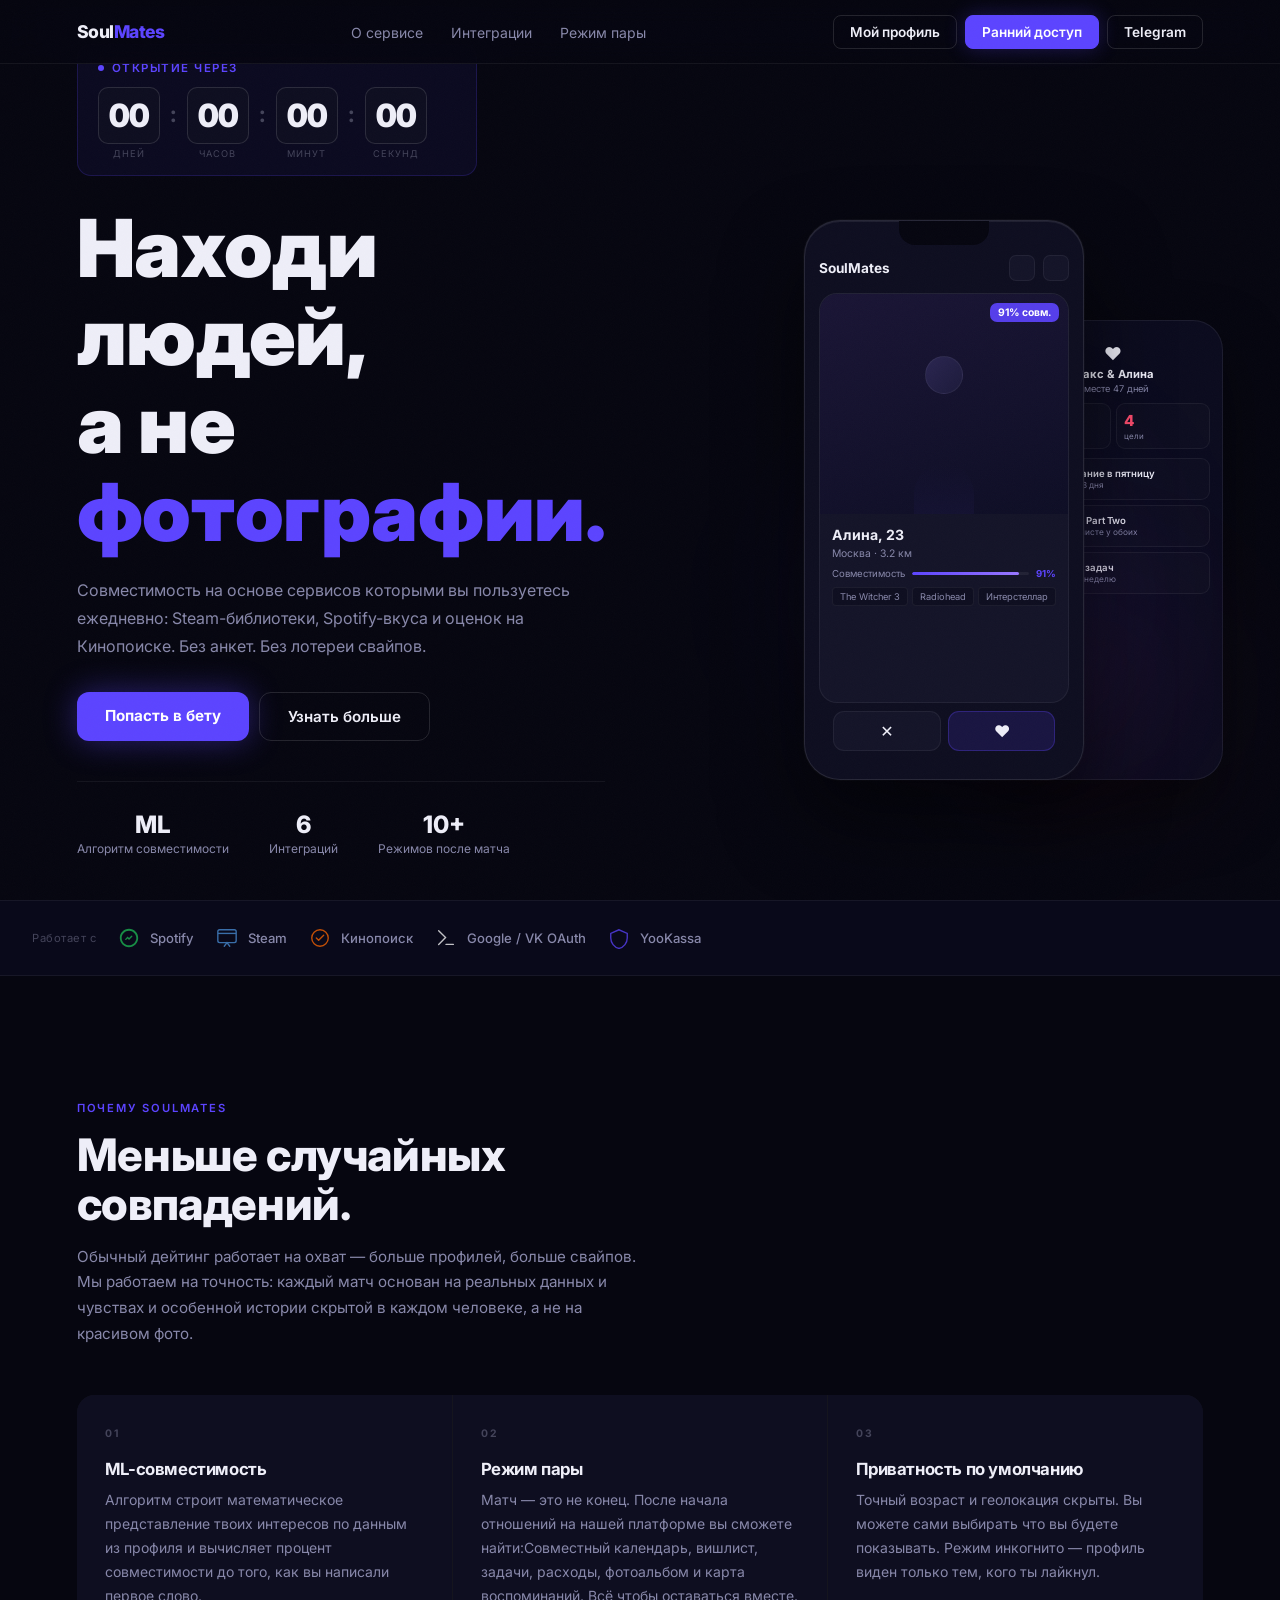
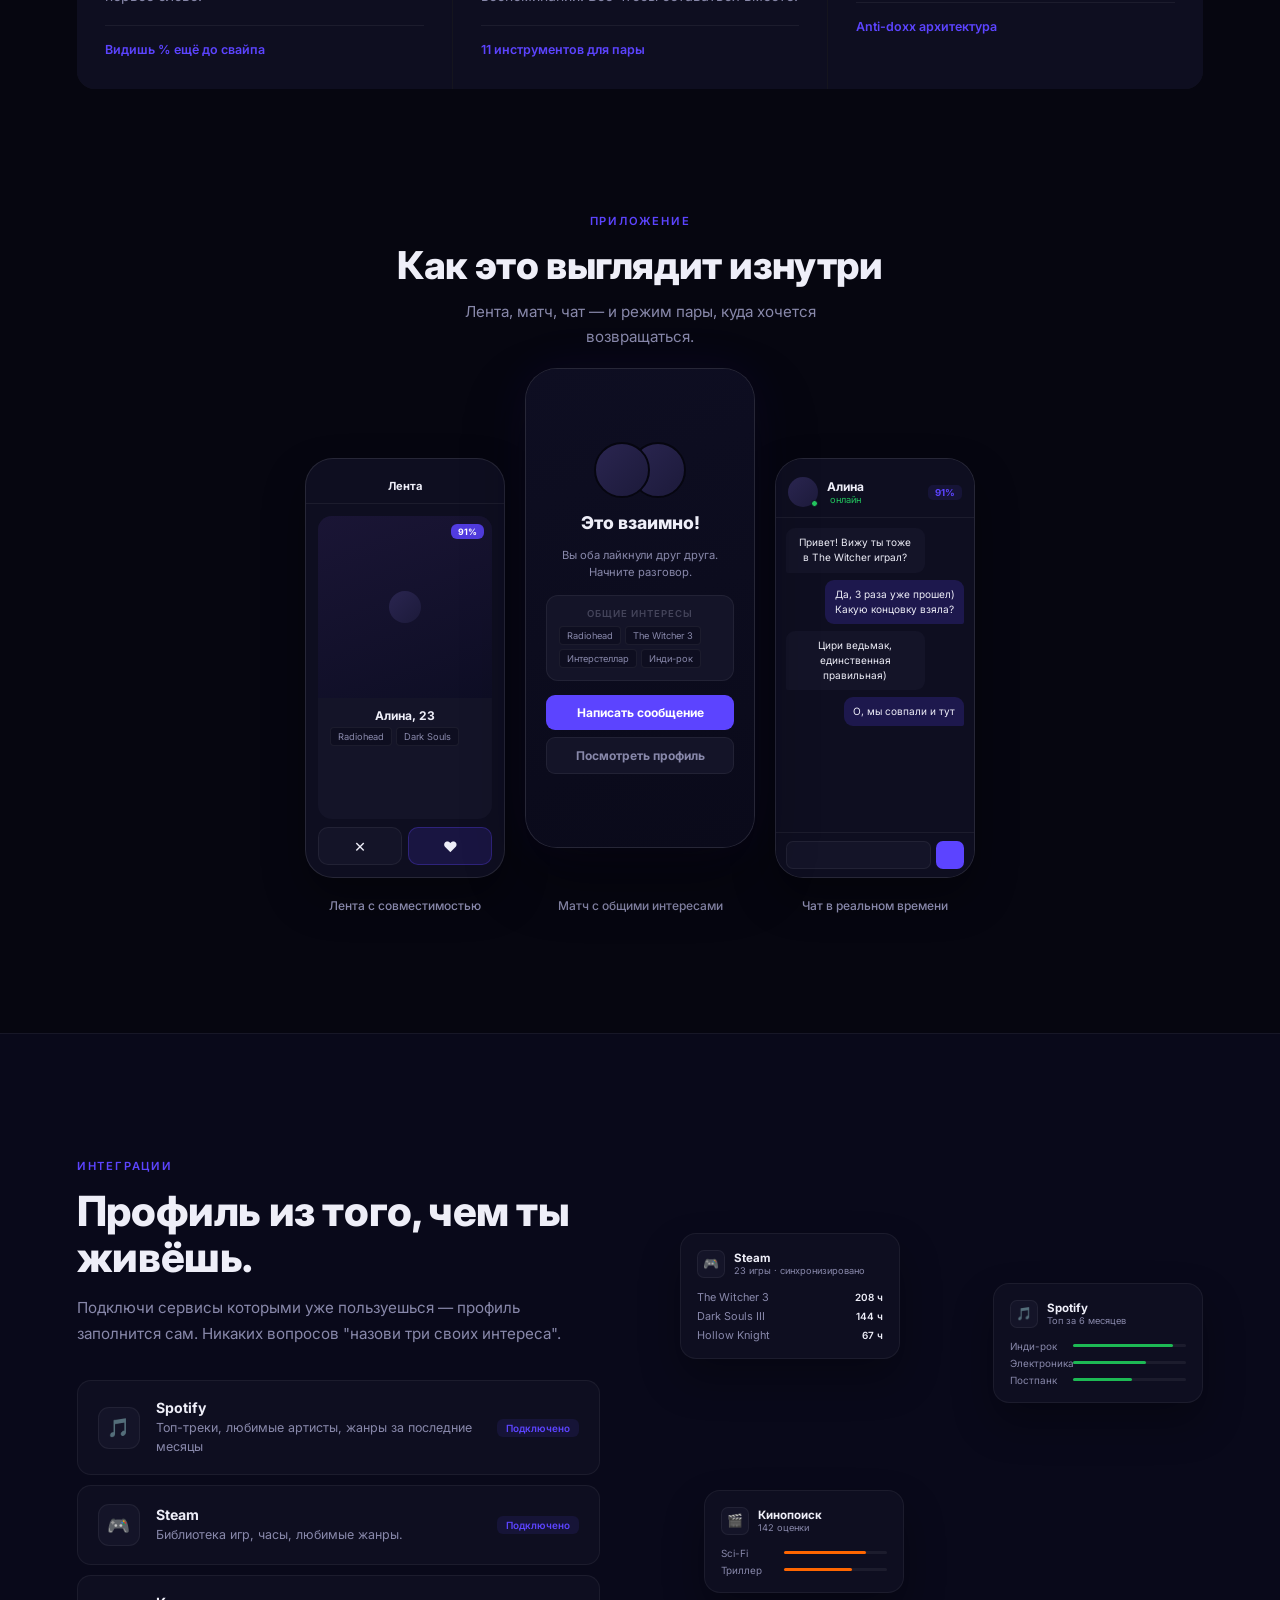
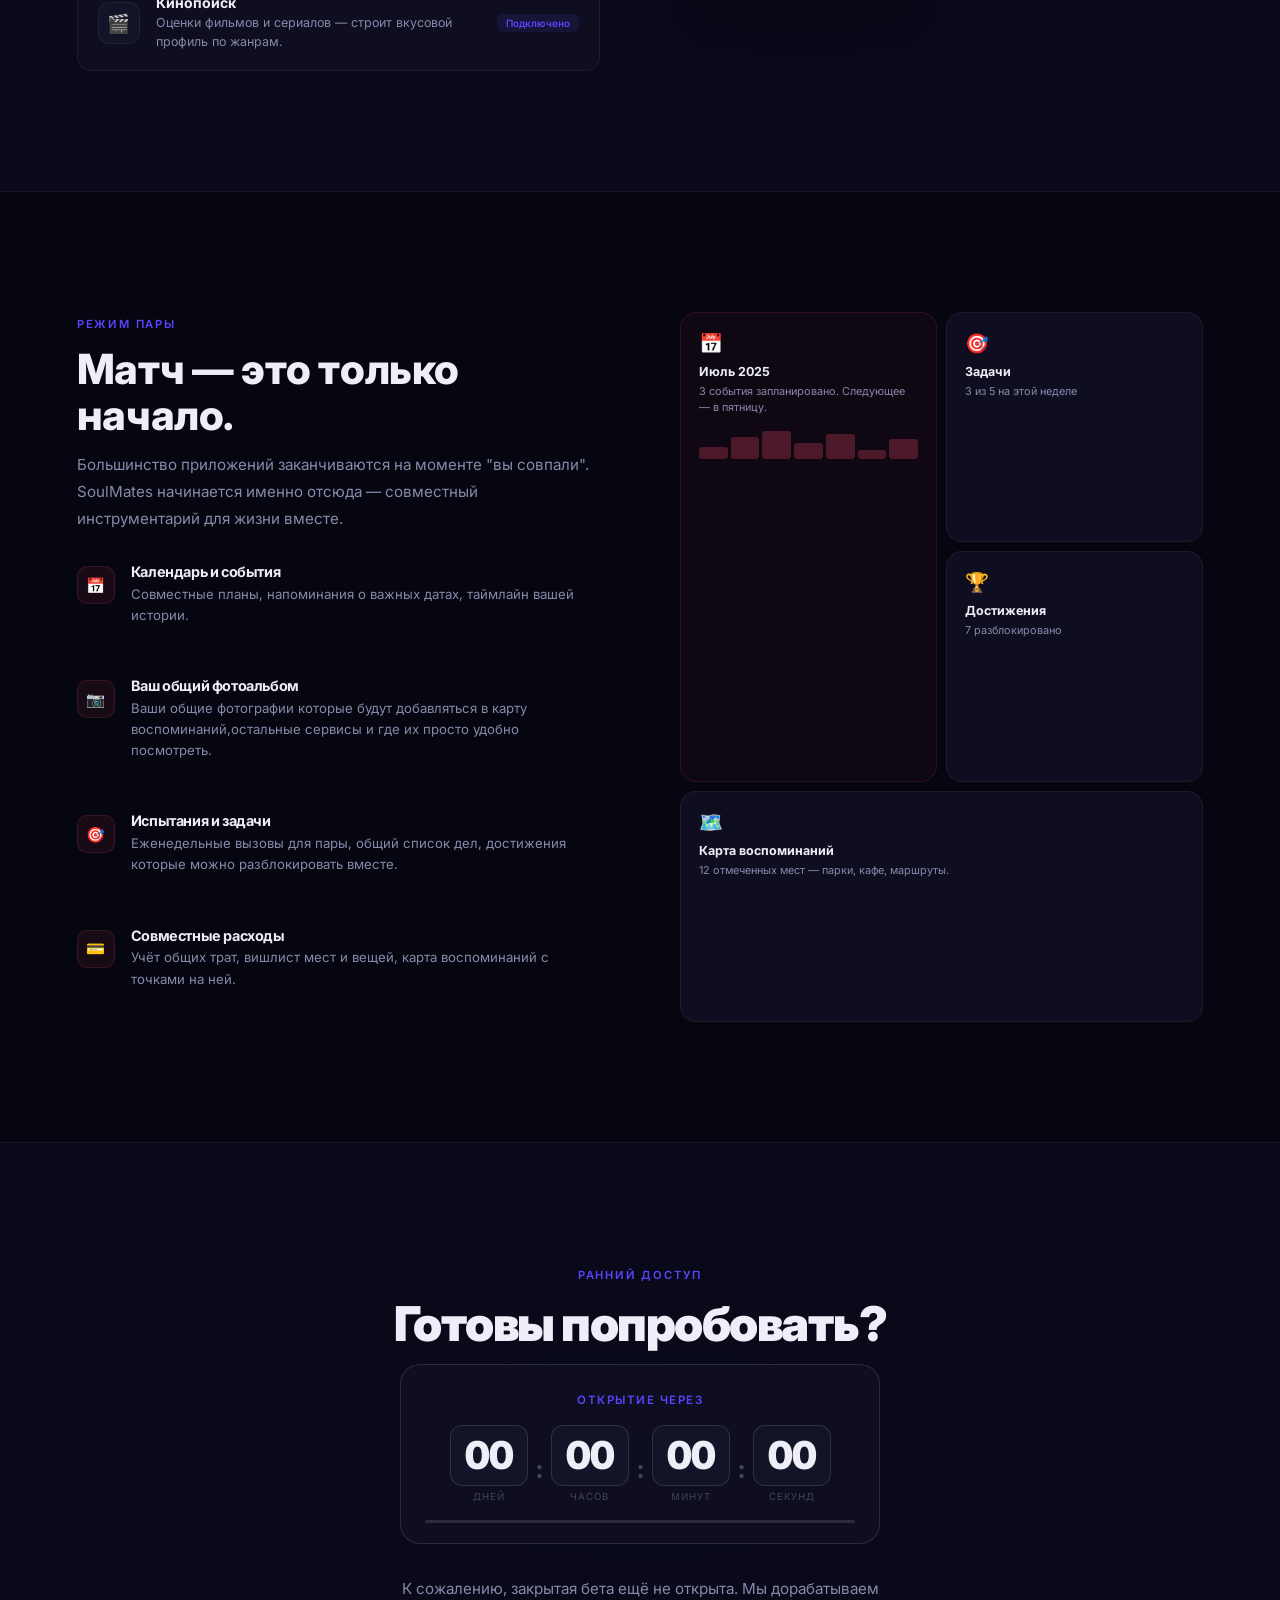
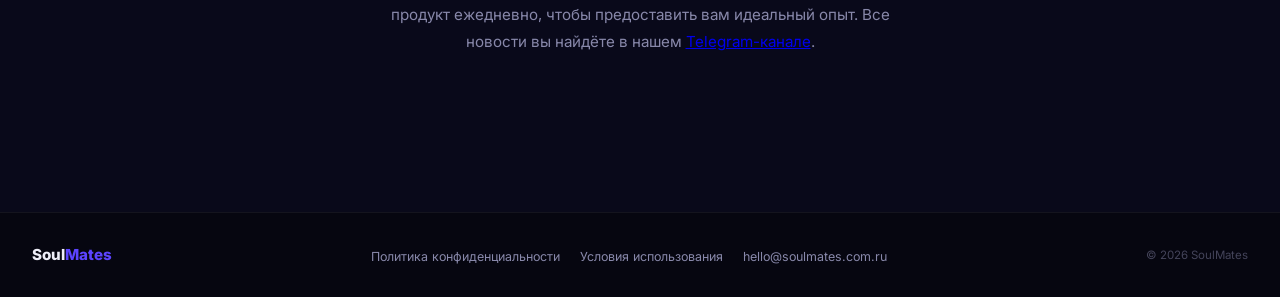
==== commit a58c97a1: "feat: mobile-first redesign — hamburger nav, countdown, responsive" ====
--- a/index.html
+++ b/index.html
@@ -24,17 +24,46 @@
     <li><a href="#couples">Режим пары</a></li>
   </ul>
   <div class="nav-right">
-    <a href="https://github.com/Ba1Kerrr" class="btn-sm">Мой профиль</a> <!--  еще без войти и подобного ибо сайт еще не работает) -->
+    <a href="https://github.com/Ba1Kerrr" class="btn-sm">Мой профиль</a>
     <a href="#waitlist" class="btn-sm btn-accent">Ранний доступ</a>
-      <a href="https://t.me/soulmates_ru_onboarding" class="btn-sm">Telegram-канал</a>
-  </div>
+    <a href="https://t.me/soulmates_ru_onboarding" class="btn-sm">Telegram</a>
+  </div>
+  <button class="nav-burger" id="navBurger" aria-label="Меню" aria-expanded="false">
+    <span></span><span></span><span></span>
+  </button>
 </nav>
+
+<!-- MOBILE NAV -->
+<div class="nav-mobile" id="navMobile" aria-hidden="true">
+  <a href="#features"     onclick="closeNav()">О сервисе</a>
+  <a href="#integrations" onclick="closeNav()">Интеграции</a>
+  <a href="#couples"      onclick="closeNav()">Режим пары</a>
+  <div class="nav-mobile-divider"></div>
+  <div class="nav-mobile-actions">
+    <a href="https://t.me/soulmates_ru_onboarding" onclick="closeNav()">Telegram-канал</a>
+    <a href="#waitlist" class="mob-accent" onclick="closeNav()">Ранний доступ →</a>
+  </div>
+</div>
 
 <!-- HERO -->
 <div style="max-width:1320px;margin:0 auto;padding:0 6vw;">
   <section class="hero" style="padding:0;margin:0;">
     <div class="hero-copy reveal">
-      <div class="hero-eyebrow">Закрытое бета-тестирование будет открыто через 1 месяц</div> <!--  еще не открыто,надо поставить таймер бы на месяц -->
+      <div class="hero-eyebrow">
+        <div class="cd-title">
+          <span class="eyebrow-dot"></span>
+          Открытие через
+        </div>
+        <div class="countdown-row">
+          <div class="cd-unit"><div class="cd-num" id="h-days">30</div><div class="cd-label">дней</div></div>
+          <div class="cd-sep">:</div>
+          <div class="cd-unit"><div class="cd-num" id="h-hours">00</div><div class="cd-label">часов</div></div>
+          <div class="cd-sep">:</div>
+          <div class="cd-unit"><div class="cd-num" id="h-mins">00</div><div class="cd-label">минут</div></div>
+          <div class="cd-sep">:</div>
+          <div class="cd-unit"><div class="cd-num" id="h-secs">00</div><div class="cd-label">секунд</div></div>
+        </div>
+      </div>
 
       <h1>Находи людей,<br>а не <span class="accent">фотографии.</span></h1>
 
@@ -594,70 +623,116 @@
 </footer>
 
 <script>
-  // Scroll reveal
-  const io = new IntersectionObserver((entries) => {
-    entries.forEach((e, i) => {
-      if (e.isIntersecting) {
-        e.target.style.transitionDelay = (e.target.dataset.delay || 0) + 'ms';
-        e.target.classList.add('on');
-      }
+  /* ── Scroll reveal ── */
+  const revealIO = new IntersectionObserver((entries) => {
+    entries.forEach(e => {
+      if (e.isIntersecting) e.target.classList.add('on');
     });
   }, { threshold: 0.08 });
-
-  document.querySelectorAll('.reveal').forEach(el => io.observe(el));
-   (function() {
-    const launchDate = new Date();
-    launchDate.setDate(launchDate.getDate() + 30);
-
-    const timerEl = document.getElementById('countdown');
-    const daysEl = document.getElementById('days');
-    const hoursEl = document.getElementById('hours');
-    const minutesEl = document.getElementById('minutes');
-    const secondsEl = document.getElementById('seconds');
+  document.querySelectorAll('.reveal').forEach(el => revealIO.observe(el));
+
+  /* ── Hamburger ── */
+  const nav       = document.querySelector('nav');
+  const burger    = document.getElementById('navBurger');
+  const mobileNav = document.getElementById('navMobile');
+
+  burger.addEventListener('click', () => {
+    const open = mobileNav.classList.toggle('open');
+    burger.classList.toggle('open', open);
+    burger.setAttribute('aria-expanded', open);
+    mobileNav.setAttribute('aria-hidden', !open);
+    document.body.style.overflow = open ? 'hidden' : '';
+  });
+
+  function closeNav() {
+    mobileNav.classList.remove('open');
+    burger.classList.remove('open');
+    burger.setAttribute('aria-expanded', 'false');
+    mobileNav.setAttribute('aria-hidden', 'true');
+    document.body.style.overflow = '';
+  }
+
+  // Close on outside click
+  document.addEventListener('click', e => {
+    if (!nav.contains(e.target) && !mobileNav.contains(e.target)) closeNav();
+  });
+
+  /* ── Countdown (shared: hero badge + CTA section) ── */
+  (function () {
+    // Fixed launch date: 26 July 2026
+    const LAUNCH = new Date('2026-07-26T12:00:00+03:00');
+    const TOTAL  = LAUNCH - new Date('2026-06-25T00:00:00+03:00');
+
+    const pad = n => String(n).padStart(2, '0');
+
+    // Hero badge IDs
+    const hD = document.getElementById('h-days');
+    const hH = document.getElementById('h-hours');
+    const hM = document.getElementById('h-mins');
+    const hS = document.getElementById('h-secs');
+
+    // CTA section IDs (existing markup kept)
+    const cD = document.getElementById('days');
+    const cH = document.getElementById('hours');
+    const cMi = document.getElementById('minutes');
+    const cS = document.getElementById('seconds');
     const progressBar = document.getElementById('progressBar');
 
-    // Общая длительность в миллисекундах (30 дней)
-    const totalDuration = 30 * 24 * 60 * 60 * 1000;
-    const startDate = new Date();
-
-    function pad(n) {
-      return String(n).padStart(2, '0');
-    }
-
-    function updateTimer() {
-      const now = new Date();
-      const diff = launchDate - now;
-
+    function tick() {
+      const diff = LAUNCH - Date.now();
       if (diff <= 0) {
-        const wrapper = document.querySelector('.timer-wrapper');
-        wrapper.outerHTML = `
-          <div class="timer-open">
-            🎉 Бета-тестирование открыто!
-            <span>Присоединяйтесь к нам прямо сейчас</span>
-          </div>
-        `;
+        [hD,hH,hM,hS].forEach(el => el && (el.textContent = '00'));
         return;
       }
 
-      const days = Math.floor(diff / (1000 * 60 * 60 * 24));
-      const hours = Math.floor((diff / (1000 * 60 * 60)) % 24);
-      const minutes = Math.floor((diff / (1000 * 60)) % 60);
-      const seconds = Math.floor((diff / 1000) % 60);
-
-      daysEl.textContent = pad(days);
-      hoursEl.textContent = pad(hours);
-      minutesEl.textContent = pad(minutes);
-      secondsEl.textContent = pad(seconds);
-
-      // Прогресс-бар (сколько прошло)
-      const elapsed = now - startDate;
-      const progress = Math.min((elapsed / totalDuration) * 100, 100);
-      progressBar.style.width = progress + '%';
+      const d  = Math.floor(diff / 864e5);
+      const h  = Math.floor((diff % 864e5) / 36e5);
+      const mi = Math.floor((diff % 36e5) / 6e4);
+      const s  = Math.floor((diff % 6e4) / 1e3);
+
+      // Hero badge
+      if (hD) { const prev = hD.textContent; hD.textContent = pad(d);  if (prev !== pad(d))  tickAnim(hD);  }
+      if (hH) { const prev = hH.textContent; hH.textContent = pad(h);  if (prev !== pad(h))  tickAnim(hH);  }
+      if (hM) { const prev = hM.textContent; hM.textContent = pad(mi); if (prev !== pad(mi)) tickAnim(hM); }
+      if (hS) { const prev = hS.textContent; hS.textContent = pad(s);  if (prev !== pad(s))  tickAnim(hS);  }
+
+      // CTA section
+      if (cD)  cD.textContent  = pad(d);
+      if (cH)  cH.textContent  = pad(h);
+      if (cMi) cMi.textContent = pad(mi);
+      if (cS)  cS.textContent  = pad(s);
+
+      if (progressBar) {
+        const elapsed  = TOTAL - diff;
+        progressBar.style.width = Math.min(elapsed / TOTAL * 100, 100) + '%';
+      }
     }
 
-    updateTimer();
-    setInterval(updateTimer, 1000);
+    function tickAnim(el) {
+      el.classList.remove('tick');
+      requestAnimationFrame(() => el.classList.add('tick'));
+      setTimeout(() => el.classList.remove('tick'), 150);
+    }
+
+    tick();
+    setInterval(tick, 1000);
   })();
+
+  /* ── Waitlist form (if present) ── */
+  const wlForm = document.querySelector('.waitlist-form');
+  if (wlForm) {
+    wlForm.addEventListener('submit', e => {
+      e.preventDefault();
+      const btn   = wlForm.querySelector('button[type=submit]');
+      const input = wlForm.querySelector('input[type=email]');
+      const note  = document.getElementById('wl-note');
+      btn.textContent  = 'Записан ✓';
+      btn.style.cssText = 'background:#16a34a;box-shadow:0 0 24px rgba(22,163,74,.3)';
+      btn.disabled = true;
+      input.disabled   = true;
+      if (note) { note.textContent = 'Готово. Пришлём когда откроемся.'; note.style.color = '#4ade80'; }
+    });
+  }
 </script>
 
 </body>
--- a/style.css
+++ b/style.css
@@ -1,993 +1,684 @@
-
+/* ─────────────────────────────────────────
+   SoulMates Landing — style.css
+   Mobile-first. Breakpoints: 640 / 1024 / 1280
+   ───────────────────────────────────────── */
+
+/* ── Reset ── */
 *, *::before, *::after { box-sizing: border-box; margin: 0; padding: 0; }
-
+img, video { display: block; max-width: 100%; }
+button, input { font-family: inherit; }
+
+/* ── Variables ── */
 :root {
   --bg:       #060610;
   --bg2:      #09091a;
   --surface:  #0e0e20;
   --surface2: #141428;
   --border:   rgba(255,255,255,0.06);
-  --border2:  rgba(255,255,255,0.1);
+  --border2:  rgba(255,255,255,0.12);
   --accent:   #5c44ff;
   --accent-h: #7060ff;
   --pink:     #ff4d6d;
   --text:     #eeeef8;
   --sub:      #8888aa;
   --muted:    #44445a;
-  --r:        20px;
-}
-
-html { scroll-behavior: smooth; }
-
+  --nav-h:    60px;
+}
+
+/* ── Base ── */
+html { scroll-behavior: smooth; font-size: 16px; }
 body {
   background: var(--bg);
   color: var(--text);
-  font-family: 'Inter', system-ui, sans-serif;
+  font-family: 'Inter', system-ui, -apple-system, sans-serif;
   -webkit-font-smoothing: antialiased;
   overflow-x: hidden;
-}
-
-/* Noise texture */
-body::before {
+  min-height: 100vh;
+}
+
+/* Noise grain overlay */
+body::after {
   content: '';
-  position: fixed;
-  inset: 0;
-  background-image: url("data:image/svg+xml,%3Csvg viewBox='0 0 256 256' xmlns='http://www.w3.org/2000/svg'%3E%3Cfilter id='noise'%3E%3CfeTurbulence type='fractalNoise' baseFrequency='0.9' numOctaves='4' stitchTiles='stitch'/%3E%3C/filter%3E%3Crect width='100%25' height='100%25' filter='url(%23noise)' opacity='0.035'/%3E%3C/svg%3E");
-  background-size: 200px;
-  pointer-events: none;
-  z-index: 0;
-  opacity: 0.4;
-}
-
-/* ─── NAV ─── */
+  position: fixed; inset: 0; z-index: 999;
+  background-image: url("data:image/svg+xml,%3Csvg xmlns='http://www.w3.org/2000/svg' width='300' height='300'%3E%3Cfilter id='n'%3E%3CfeTurbulence type='fractalNoise' baseFrequency='0.75' numOctaves='4' stitchTiles='stitch'/%3E%3C/filter%3E%3Crect width='300' height='300' filter='url(%23n)' opacity='1'/%3E%3C/svg%3E");
+  background-repeat: repeat; background-size: 200px;
+  opacity: 0.022; pointer-events: none;
+}
+
+/* ── Typography ── */
+h1, h2, h3, h4 { letter-spacing: -0.4px; line-height: 1.1; }
+p { line-height: 1.7; }
+
+.tag {
+  display: inline-block; font-size: 0.7rem; font-weight: 600;
+  letter-spacing: 1.8px; text-transform: uppercase;
+  color: var(--accent); margin-bottom: 16px;
+}
+
+/* ── Scroll reveal ── */
+.reveal {
+  opacity: 0; transform: translateY(28px);
+  transition: opacity 0.6s cubic-bezier(.22,1,.36,1),
+              transform 0.6s cubic-bezier(.22,1,.36,1);
+}
+.reveal.on { opacity: 1; transform: none; }
+
+/* ─────────────────────────────────────────
+   NAV  (mobile-first)
+   ───────────────────────────────────────── */
 nav {
   position: fixed; top: 0; left: 0; right: 0; z-index: 200;
   display: flex; align-items: center; justify-content: space-between;
-  padding: 0 6vw; height: 64px;
-  background: rgba(6,6,16,0.85);
-  backdrop-filter: blur(24px) saturate(1.5);
+  padding: 0 20px; height: var(--nav-h);
+  background: rgba(6,6,16,0.9);
+  backdrop-filter: blur(20px) saturate(1.6);
+  -webkit-backdrop-filter: blur(20px) saturate(1.6);
   border-bottom: 1px solid var(--border);
 }
 
 .logo {
-  font-size: 1.15rem; font-weight: 700; letter-spacing: -0.3px;
-  color: var(--text); text-decoration: none;
+  font-size: 1.1rem; font-weight: 800; letter-spacing: -0.5px;
+  color: var(--text); text-decoration: none; z-index: 210;
 }
 .logo span { color: var(--accent); }
 
-.nav-center { display: flex; gap: 28px; list-style: none; }
-.nav-center a {
-  color: var(--sub); font-size: 0.875rem; text-decoration: none;
-  transition: color 0.15s;
-}
+/* Desktop nav links — hidden on mobile */
+.nav-center { display: none; gap: 28px; list-style: none; }
+.nav-center a { color: var(--sub); font-size: 0.875rem; text-decoration: none; transition: color 0.15s; }
 .nav-center a:hover { color: var(--text); }
 
-.nav-right { display: flex; gap: 10px; align-items: center; }
-
+/* Desktop nav-right — hidden on mobile */
+.nav-right { display: none; gap: 8px; align-items: center; }
+
+/* Hamburger */
+.nav-burger {
+  display: flex; flex-direction: column; justify-content: center; gap: 5px;
+  width: 40px; height: 40px; background: none; border: none; cursor: pointer;
+  padding: 8px; z-index: 210; flex-shrink: 0;
+}
+.nav-burger span {
+  display: block; width: 22px; height: 1.5px;
+  background: var(--text); border-radius: 2px;
+  transition: transform 0.25s ease, opacity 0.25s ease;
+  transform-origin: center;
+}
+.nav-burger.open span:nth-child(1) { transform: translateY(6.5px) rotate(45deg); }
+.nav-burger.open span:nth-child(2) { opacity: 0; transform: scaleX(0); }
+.nav-burger.open span:nth-child(3) { transform: translateY(-6.5px) rotate(-45deg); }
+
+/* Mobile dropdown */
+.nav-mobile {
+  display: none; position: fixed;
+  top: var(--nav-h); left: 0; right: 0; z-index: 190;
+  background: rgba(9,9,26,0.97);
+  backdrop-filter: blur(24px); -webkit-backdrop-filter: blur(24px);
+  border-bottom: 1px solid var(--border);
+  padding: 16px 20px 20px;
+  flex-direction: column; gap: 2px;
+}
+.nav-mobile.open { display: flex; animation: slideDown 0.2s ease; }
+
+@keyframes slideDown {
+  from { opacity: 0; transform: translateY(-8px); }
+  to   { opacity: 1; transform: none; }
+}
+
+.nav-mobile a {
+  display: block; padding: 13px 12px;
+  font-size: 0.95rem; font-weight: 500;
+  color: var(--sub); text-decoration: none;
+  border-radius: 10px; transition: background 0.15s, color 0.15s;
+}
+.nav-mobile a:hover { background: var(--surface); color: var(--text); }
+.nav-mobile-divider { height: 1px; background: var(--border); margin: 8px 0; }
+.nav-mobile-actions {
+  display: flex; flex-direction: column; gap: 8px; padding-top: 4px;
+}
+.nav-mobile-actions a {
+  text-align: center; font-weight: 600 !important;
+  border: 1px solid var(--border2) !important;
+}
+.nav-mobile-actions .mob-accent {
+  background: var(--accent) !important; border-color: var(--accent) !important;
+  color: #fff !important;
+}
+
+/* ── Shared buttons ── */
 .btn-sm {
-  font-size: 0.875rem; font-weight: 600; text-decoration: none;
-  padding: 8px 18px; border-radius: 8px; border: 1px solid var(--border2);
-  color: var(--text); background: transparent; cursor: pointer;
-  transition: background 0.15s; display: inline-block;
-}
-.btn-sm:hover { background: var(--surface2); }
-
-.btn-accent {
-  background: var(--accent); border-color: var(--accent); color: #fff;
-  box-shadow: 0 0 24px rgba(92,68,255,0.3);
-}
-.btn-accent:hover { background: var(--accent-h); border-color: var(--accent-h); opacity: 1; }
-
-/* ─── UTILS ─── */
-.tag {
-  display: inline-block; font-size: 0.7rem; font-weight: 600;
-  letter-spacing: 1.5px; text-transform: uppercase; color: var(--accent);
-  margin-bottom: 20px;
-}
-
-h1, h2, h3 { letter-spacing: -0.5px; line-height: 1.1; }
-
-section { position: relative; z-index: 1; }
-
-.reveal { opacity: 0; transform: translateY(24px); transition: opacity 0.55s ease, transform 0.55s ease; }
-.reveal.on { opacity: 1; transform: none; }
-
-/* ─── HERO ─── */
-.hero {
-  min-height: 100vh;
-  display: grid;
-  grid-template-columns: 1fr 1fr;
-  align-items: center;
-  gap: 0;
-  padding: 64px 6vw 0;
-  max-width: 1320px;
-  margin: 0 auto;
-}
-
-.hero-copy { padding-right: 48px; }
-
-.hero-eyebrow {
-  display: inline-flex; align-items: center; gap: 8px;
-  background: rgba(92,68,255,0.08); border: 1px solid rgba(92,68,255,0.2);
-  border-radius: 6px; padding: 5px 12px;
-  font-size: 0.75rem; font-weight: 500; color: #9988ff;
-  margin-bottom: 28px;
-}
-.hero-eyebrow::before {
-  content: ''; width: 6px; height: 6px; border-radius: 50%;
-  background: var(--accent); flex-shrink: 0;
-}
-
-.hero h1 {
-  font-size: clamp(2.6rem, 4.5vw, 4.2rem);
-  font-weight: 900;
-  color: var(--text);
-  margin-bottom: 24px;
-}
-
-.hero h1 .accent { color: var(--accent); }
-
-.hero-desc {
-  font-size: 1.05rem; line-height: 1.75; color: var(--sub);
-  max-width: 480px; margin-bottom: 40px;
-}
-
-.hero-actions { display: flex; gap: 12px; flex-wrap: wrap; }
-
-.btn-primary {
-  font-size: 0.95rem; font-weight: 700; text-decoration: none;
-  padding: 13px 28px; border-radius: 10px; border: none;
-  background: var(--accent); color: #fff; cursor: pointer; display: inline-block;
-  box-shadow: 0 0 32px rgba(92,68,255,0.35);
-  transition: transform 0.15s, opacity 0.15s;
-}
-.btn-primary:hover { transform: translateY(-1px); opacity: 0.92; }
-
-.btn-outline {
-  font-size: 0.95rem; font-weight: 600; text-decoration: none;
-  padding: 13px 28px; border-radius: 10px;
+  font-size: 0.85rem; font-weight: 600; text-decoration: none;
+  padding: 8px 16px; border-radius: 8px;
   border: 1px solid var(--border2); color: var(--text);
   background: transparent; cursor: pointer; display: inline-block;
-  transition: background 0.15s;
-}
-.btn-outline:hover { background: var(--surface2); }
+  transition: background 0.15s; white-space: nowrap;
+}
+.btn-sm:hover { background: var(--surface2); }
+
+.btn-accent {
+  background: var(--accent) !important; border-color: var(--accent) !important;
+  color: #fff !important; box-shadow: 0 0 20px rgba(92,68,255,0.28);
+}
+.btn-accent:hover { background: var(--accent-h) !important; }
+
+.btn-primary {
+  display: inline-block; text-decoration: none;
+  font-size: 0.95rem; font-weight: 700;
+  padding: 14px 28px; border-radius: 12px; border: none;
+  background: var(--accent); color: #fff; cursor: pointer;
+  box-shadow: 0 0 32px rgba(92,68,255,0.4);
+  transition: transform 0.15s ease, opacity 0.15s, box-shadow 0.15s;
+}
+.btn-primary:hover {
+  transform: translateY(-2px);
+  box-shadow: 0 0 48px rgba(92,68,255,0.55);
+}
+
+.btn-outline {
+  display: inline-block; text-decoration: none;
+  font-size: 0.95rem; font-weight: 600;
+  padding: 14px 28px; border-radius: 12px;
+  border: 1px solid var(--border2); color: var(--text);
+  background: transparent; cursor: pointer;
+  transition: background 0.15s, border-color 0.15s;
+}
+.btn-outline:hover { background: var(--surface2); border-color: rgba(255,255,255,0.18); }
+
+/* ─────────────────────────────────────────
+   HERO  (mobile-first)
+   ───────────────────────────────────────── */
+.hero-wrap { max-width: 1320px; margin: 0 auto; padding: 0 20px; }
+
+.hero {
+  display: flex; flex-direction: column; align-items: center;
+  padding-top: calc(var(--nav-h) + 48px);
+  padding-bottom: 56px;
+  text-align: center; gap: 52px;
+}
+
+.hero-copy { max-width: 560px; }
+
+/* Launch countdown badge */
+.hero-eyebrow {
+  background: rgba(92,68,255,0.07);
+  border: 1px solid rgba(92,68,255,0.2);
+  border-radius: 14px; padding: 16px 20px;
+  margin-bottom: 28px; display: inline-block;
+  text-align: center; width: 100%; max-width: 400px;
+}
+
+.cd-title {
+  font-size: 0.72rem; font-weight: 600; letter-spacing: 1.5px;
+  text-transform: uppercase; color: var(--accent);
+  margin-bottom: 12px; display: flex; align-items: center;
+  justify-content: center; gap: 8px;
+}
+.eyebrow-dot {
+  width: 6px; height: 6px; border-radius: 50%; background: var(--accent);
+  animation: pulseDot 2s ease-in-out infinite;
+}
+@keyframes pulseDot {
+  0%,100% { opacity: 1; transform: scale(1); }
+  50%      { opacity: 0.4; transform: scale(0.6); }
+}
+
+.countdown-row {
+  display: flex; gap: 10px; align-items: center; justify-content: center;
+}
+.cd-unit { display: flex; flex-direction: column; align-items: center; gap: 4px; }
+.cd-num {
+  font-size: 1.7rem; font-weight: 900; color: var(--text);
+  min-width: 52px; text-align: center;
+  font-variant-numeric: tabular-nums; letter-spacing: -1px;
+  background: var(--surface); border: 1px solid var(--border2);
+  border-radius: 10px; padding: 8px 10px;
+  transition: transform 0.12s ease;
+}
+.cd-num.tick { transform: scale(1.07) translateY(-2px); }
+.cd-label { font-size: 0.58rem; color: var(--muted); letter-spacing: 1px; text-transform: uppercase; }
+.cd-sep { font-size: 1.4rem; font-weight: 700; color: var(--muted); padding-bottom: 18px; line-height: 1; }
+
+/* Hero headline */
+.hero h1 {
+  font-size: clamp(2.4rem, 9vw, 5rem); font-weight: 900;
+  color: var(--text); margin-bottom: 20px;
+  animation: fadeUp 0.75s cubic-bezier(.22,1,.36,1) both 0.1s;
+}
+.hero h1 .accent { color: var(--accent); }
+
+.hero-desc {
+  font-size: 1rem; line-height: 1.75; color: var(--sub);
+  margin-bottom: 32px;
+  animation: fadeUp 0.75s cubic-bezier(.22,1,.36,1) both 0.2s;
+}
+
+.hero-actions {
+  display: flex; gap: 10px; flex-wrap: wrap;
+  justify-content: center; margin-bottom: 40px;
+  animation: fadeUp 0.75s cubic-bezier(.22,1,.36,1) both 0.3s;
+}
 
 .hero-meta {
-  margin-top: 48px; padding-top: 32px;
+  display: flex; gap: 28px; justify-content: center;
+  flex-wrap: wrap; padding-top: 28px;
   border-top: 1px solid var(--border);
-  display: flex; gap: 40px;
-}
-.hero-meta-item {}
-.hero-meta-item strong {
-  display: block; font-size: 1.6rem; font-weight: 800; color: var(--text);
-}
-.hero-meta-item span { font-size: 0.8rem; color: var(--sub); margin-top: 2px; display: block; }
-
-/* ─── PHONE MOCKUP ─── */
+  animation: fadeUp 0.75s cubic-bezier(.22,1,.36,1) both 0.4s;
+}
+.hero-meta-item { text-align: center; }
+.hero-meta-item strong { display: block; font-size: 1.5rem; font-weight: 800; color: var(--text); }
+.hero-meta-item span  { font-size: 0.75rem; color: var(--sub); margin-top: 2px; display: block; }
+
+@keyframes fadeUp {
+  from { opacity: 0; transform: translateY(24px); }
+  to   { opacity: 1; transform: none; }
+}
+
+/* ── Phone Mockup (hero visual) ── */
 .hero-visual {
-  display: flex;
-  justify-content: center;
-  align-items: flex-end;
-  position: relative;
-  height: 620px;
+  display: flex; justify-content: center; align-items: flex-end;
+  position: relative; width: 100%; max-width: 340px; height: 460px;
+  animation: fadeUp 0.85s cubic-bezier(.22,1,.36,1) both 0.25s;
 }
 
 .phone {
-  width: 260px; height: 540px;
-  background: var(--surface);
-  border-radius: 40px;
+  width: 240px; height: 500px;
+  background: var(--surface); border-radius: 36px;
   border: 1.5px solid rgba(255,255,255,0.1);
   box-shadow:
     0 40px 80px rgba(0,0,0,0.6),
-    0 0 0 1px rgba(255,255,255,0.04),
-    inset 0 1px 0 rgba(255,255,255,0.08);
-  overflow: hidden;
-  position: relative;
-  flex-shrink: 0;
+    0 0 0 1px rgba(255,255,255,0.03),
+    inset 0 1px 0 rgba(255,255,255,0.07);
+  overflow: hidden; position: relative; flex-shrink: 0;
+  animation: floatPhone 5s ease-in-out infinite;
+}
+@keyframes floatPhone {
+  0%,100% { transform: translateY(0px); }
+  50%      { transform: translateY(-14px); }
 }
 
 .phone-notch {
-  width: 100px; height: 28px;
-  background: var(--bg);
-  border-radius: 0 0 18px 18px;
-  margin: 0 auto;
-  position: relative; z-index: 2;
-}
-
-.phone-screen {
-  padding: 0 16px 16px;
-  height: calc(100% - 28px);
-  display: flex; flex-direction: column; gap: 10px;
-}
-
-.app-bar {
-  display: flex; justify-content: space-between; align-items: center;
-  padding: 12px 0 4px;
-}
-.app-bar-title {
-  font-size: 0.9rem; font-weight: 700; color: var(--text);
-}
-.app-bar-icons { display: flex; gap: 10px; }
-.app-bar-icon {
-  width: 28px; height: 28px; border-radius: 8px;
-  background: var(--surface2); border: 1px solid var(--border);
-}
-
-.feed-card {
-  flex: 1;
-  background: var(--surface2);
-  border-radius: 20px;
-  border: 1px solid var(--border);
-  overflow: hidden;
-  position: relative;
-}
-
+  width: 90px; height: 24px; background: var(--bg);
+  border-radius: 0 0 16px 16px; margin: 0 auto; position: relative; z-index: 2;
+}
+.phone-screen { padding: 0 14px 14px; height: calc(100% - 24px); display: flex; flex-direction: column; gap: 8px; }
+
+.app-bar { display: flex; justify-content: space-between; align-items: center; padding: 10px 0 4px; }
+.app-bar-title { font-size: 0.85rem; font-weight: 700; color: var(--text); }
+.app-bar-icons { display: flex; gap: 8px; }
+.app-bar-icon { width: 26px; height: 26px; border-radius: 7px; background: var(--surface2); border: 1px solid var(--border); }
+
+.feed-card { flex: 1; background: var(--surface2); border-radius: 18px; border: 1px solid var(--border); overflow: hidden; }
 .feed-card-photo {
-  height: 55%;
-  background: linear-gradient(160deg, #1a1535, #0e0e25);
-  position: relative;
-  display: flex; align-items: center; justify-content: center;
-}
-
-/* Abstract person silhouette */
-.feed-card-photo::before {
-  content: '';
-  position: absolute;
-  bottom: 0; left: 50%; transform: translateX(-50%);
-  width: 80px; height: 100px;
-  background: linear-gradient(to top, #1e1c3a, transparent);
-  border-radius: 40px 40px 0 0;
+  height: 54%; background: linear-gradient(160deg, #1a1535, #0e0e25);
+  position: relative; display: flex; align-items: center; justify-content: center;
 }
 .silhouette-head {
-  width: 42px; height: 42px; border-radius: 50%;
+  width: 38px; height: 38px; border-radius: 50%;
   background: linear-gradient(135deg, #2a2550, #1c1a3a);
-  border: 1.5px solid rgba(255,255,255,0.08);
-  position: absolute; top: 30%;
+  border: 1.5px solid rgba(255,255,255,0.06); position: absolute; top: 28%;
 }
 .silhouette-body {
-  width: 68px; height: 56px;
-  background: linear-gradient(to top, rgba(20,18,50,0.9), transparent);
-  border-radius: 36px 36px 0 0;
-  position: absolute; bottom: 0;
-}
-
+  width: 60px; height: 50px; background: linear-gradient(to top, rgba(20,18,50,0.9), transparent);
+  border-radius: 32px 32px 0 0; position: absolute; bottom: 0;
+}
 .compat-badge {
-  position: absolute; top: 10px; right: 10px;
-  background: rgba(92,68,255,0.9);
-  backdrop-filter: blur(8px);
-  border-radius: 8px; padding: 4px 10px;
-  font-size: 0.7rem; font-weight: 700; color: #fff;
-}
-
-.feed-card-info {
-  padding: 14px;
-}
-.feed-name {
-  font-size: 0.95rem; font-weight: 700; color: var(--text); margin-bottom: 6px;
-}
-.feed-location { font-size: 0.7rem; color: var(--sub); margin-bottom: 10px; }
-
-.compat-row {
-  display: flex; align-items: center; gap: 8px; margin-bottom: 10px;
-}
-.compat-label { font-size: 0.65rem; color: var(--sub); flex-shrink: 0; }
-.compat-bar-wrap {
-  flex: 1; height: 4px; background: var(--border); border-radius: 2px; overflow: hidden;
-}
-.compat-bar-fill {
-  height: 100%; width: 91%; background: linear-gradient(to right, var(--accent), #9977ff);
-  border-radius: 2px;
-}
-.compat-pct { font-size: 0.65rem; font-weight: 700; color: var(--accent); flex-shrink: 0; }
-
-.interest-chips { display: flex; gap: 5px; flex-wrap: wrap; }
-.chip {
-  font-size: 0.6rem; padding: 3px 8px; border-radius: 4px;
-  background: var(--surface); border: 1px solid var(--border);
-  color: var(--sub); white-space: nowrap;
-}
-
-.feed-actions {
-  display: flex; gap: 8px; padding: 0 16px 16px;
-}
-.action-btn {
-  flex: 1; height: 44px; border-radius: 12px;
-  display: flex; align-items: center; justify-content: center;
-  font-size: 1.1rem; border: 1px solid var(--border);
-}
+  position: absolute; top: 9px; right: 9px;
+  background: rgba(92,68,255,0.9); backdrop-filter: blur(8px);
+  border-radius: 7px; padding: 3px 8px; font-size: 0.65rem; font-weight: 700; color: #fff;
+}
+
+.feed-card-info { padding: 12px; }
+.feed-name     { font-size: 0.88rem; font-weight: 700; color: var(--text); margin-bottom: 4px; }
+.feed-location { font-size: 0.65rem; color: var(--sub); margin-bottom: 8px; }
+.compat-row    { display: flex; align-items: center; gap: 7px; margin-bottom: 8px; }
+.compat-label  { font-size: 0.6rem; color: var(--sub); flex-shrink: 0; }
+.compat-bar-wrap { flex: 1; height: 3px; background: var(--border); border-radius: 2px; overflow: hidden; }
+.compat-bar-fill { height: 100%; width: 91%; background: linear-gradient(to right, var(--accent), #9977ff); border-radius: 2px; }
+.compat-pct    { font-size: 0.6rem; font-weight: 700; color: var(--accent); flex-shrink: 0; }
+.interest-chips { display: flex; gap: 4px; flex-wrap: wrap; }
+.chip { font-size: 0.58rem; padding: 3px 7px; border-radius: 4px; background: var(--surface); border: 1px solid var(--border); color: var(--sub); white-space: nowrap; }
+
+.feed-actions { display: flex; gap: 7px; padding: 0 14px 14px; }
+.action-btn { flex: 1; height: 40px; border-radius: 11px; display: flex; align-items: center; justify-content: center; font-size: 1rem; border: 1px solid var(--border); }
 .action-btn.skip { background: var(--surface2); }
 .action-btn.like { background: rgba(92,68,255,0.15); border-color: rgba(92,68,255,0.3); }
 
-/* Second phone (couples) */
+/* Secondary phone — hidden on mobile */
 .phone-secondary {
-  width: 220px; height: 460px;
-  position: absolute;
-  right: -20px; bottom: 0;
-  border-radius: 34px;
-  background: #0b0b1e;
-  border: 1.5px solid rgba(255,255,255,0.07);
+  display: none;
+  width: 200px; height: 420px; position: absolute;
+  right: -20px; bottom: 0; border-radius: 30px;
+  background: #0b0b1e; border: 1.5px solid rgba(255,255,255,0.07);
   box-shadow: 0 30px 60px rgba(0,0,0,0.5);
-  overflow: hidden;
-  z-index: -1;
-}
-
-.couple-screen {
-  padding: 24px 14px 14px;
-  height: 100%;
-  display: flex; flex-direction: column; gap: 10px;
-}
-
-.couple-header {
-  text-align: center;
-}
-.couple-hearts { font-size: 1.2rem; margin-bottom: 4px; }
-.couple-names { font-size: 0.75rem; font-weight: 700; color: var(--text); }
-.couple-since { font-size: 0.6rem; color: var(--sub); margin-top: 2px; }
-
-.couple-stats {
-  display: grid; grid-template-columns: 1fr 1fr; gap: 6px;
-}
-.couple-stat {
-  background: var(--surface); border: 1px solid var(--border);
-  border-radius: 10px; padding: 8px;
-}
-.couple-stat-num {
-  font-size: 1rem; font-weight: 800;
-  color: var(--pink);
-}
-.couple-stat-label { font-size: 0.55rem; color: var(--sub); margin-top: 1px; }
-
-.couple-widgets { display: flex; flex-direction: column; gap: 6px; flex: 1; }
-.couple-widget {
-  background: var(--surface); border: 1px solid var(--border);
-  border-radius: 10px; padding: 10px;
-  display: flex; align-items: center; gap: 8px;
-}
-.widget-icon {
-  width: 28px; height: 28px; border-radius: 8px;
-  background: rgba(255,77,109,0.12);
-  display: flex; align-items: center; justify-content: center;
-  font-size: 0.8rem; flex-shrink: 0;
-}
-.widget-text {}
-.widget-title { font-size: 0.65rem; font-weight: 600; color: var(--text); }
-.widget-sub { font-size: 0.55rem; color: var(--sub); margin-top: 1px; }
-
-/* Glow behind phones */
-.hero-glow {
-  position: absolute;
-  border-radius: 50%;
-  filter: blur(80px);
-  pointer-events: none;
-}
-.glow-accent { width: 300px; height: 300px; background: rgba(92,68,255,0.12); bottom: 60px; left: 50%; transform: translateX(-30%); }
-.glow-pink { width: 200px; height: 200px; background: rgba(255,77,109,0.08); bottom: 20px; right: 10%; }
-
-/* ─── TRUST BAR ─── */
+  overflow: hidden; z-index: -1;
+  animation: floatPhone 5s ease-in-out infinite 1.2s;
+}
+
+.couple-screen { padding: 22px 12px 12px; height: 100%; display: flex; flex-direction: column; gap: 9px; }
+.couple-header { text-align: center; }
+.couple-hearts { font-size: 1.1rem; margin-bottom: 3px; }
+.couple-names  { font-size: 0.7rem; font-weight: 700; color: var(--text); }
+.couple-since  { font-size: 0.58rem; color: var(--sub); margin-top: 2px; }
+.couple-stats  { display: grid; grid-template-columns: 1fr 1fr; gap: 5px; }
+.couple-stat   { background: var(--surface); border: 1px solid var(--border); border-radius: 9px; padding: 7px; }
+.couple-stat-num   { font-size: 0.95rem; font-weight: 800; color: var(--pink); }
+.couple-stat-label { font-size: 0.5rem; color: var(--sub); margin-top: 1px; }
+.couple-widgets { display: flex; flex-direction: column; gap: 5px; flex: 1; }
+.couple-widget  { background: var(--surface); border: 1px solid var(--border); border-radius: 9px; padding: 8px; display: flex; align-items: center; gap: 7px; }
+.widget-icon    { width: 24px; height: 24px; border-radius: 6px; background: rgba(255,77,109,0.12); display: flex; align-items: center; justify-content: center; font-size: 0.7rem; flex-shrink: 0; }
+.widget-title   { font-size: 0.6rem; font-weight: 600; color: var(--text); }
+.widget-sub     { font-size: 0.52rem; color: var(--sub); margin-top: 1px; }
+
+.hero-glow   { position: absolute; border-radius: 50%; filter: blur(80px); pointer-events: none; }
+.glow-accent { width: 280px; height: 280px; background: rgba(92,68,255,0.1); bottom: 40px; left: 50%; transform: translateX(-40%); }
+.glow-pink   { width: 180px; height: 180px; background: rgba(255,77,109,0.07); bottom: 0; right: 5%; }
+
+/* ─────────────────────────────────────────
+   TRUST BAR
+   ───────────────────────────────────────── */
 .trust {
-  border-top: 1px solid var(--border);
-  border-bottom: 1px solid var(--border);
-  padding: 28px 6vw;
-  display: flex; align-items: center;
-  justify-content: center; gap: 48px; flex-wrap: wrap;
-  background: var(--bg2);
+  border-top: 1px solid var(--border); border-bottom: 1px solid var(--border);
+  padding: 22px 20px; background: var(--bg2);
+  display: flex; flex-direction: column; align-items: center; gap: 16px;
   position: relative; z-index: 1;
 }
-
-.trust-label { font-size: 0.75rem; color: var(--muted); letter-spacing: 0.5px; }
-
-.trust-items { display: flex; gap: 40px; align-items: center; flex-wrap: wrap; }
-
-.trust-item {
-  display: flex; align-items: center; gap: 10px;
-  color: var(--sub); font-size: 0.85rem; font-weight: 500;
-}
-
-.trust-icon {
-  width: 28px; height: 28px;
-  display: flex; align-items: center; justify-content: center;
-  opacity: 0.7;
-}
-
-/* ─── FEATURES ─── */
-.features {
-  padding: 120px 6vw;
-  max-width: 1320px; margin: 0 auto;
-}
-
-.features-header {
-  display: grid; grid-template-columns: 1fr 1fr;
-  gap: 48px; align-items: end;
-  margin-bottom: 72px;
-}
-
-.features-header h2 {
-  font-size: clamp(2rem, 3.5vw, 3rem);
-  font-weight: 800;
-}
-
-.features-header p {
-  font-size: 1rem; line-height: 1.75; color: var(--sub);
-}
-
-.features-grid {
-  display: grid; grid-template-columns: repeat(3, 1fr);
-  gap: 1px; background: var(--border);
-  border-radius: 20px; overflow: hidden;
-}
-
-.feature {
-  background: var(--surface); padding: 40px;
-  transition: background 0.2s;
-}
+.trust-label  { font-size: 0.7rem; color: var(--muted); letter-spacing: 0.5px; }
+.trust-items  { display: flex; gap: 20px; align-items: center; flex-wrap: wrap; justify-content: center; }
+.trust-item   { display: flex; align-items: center; gap: 8px; color: var(--sub); font-size: 0.82rem; font-weight: 500; }
+.trust-icon   { width: 26px; height: 26px; display: flex; align-items: center; justify-content: center; opacity: 0.75; }
+
+/* ─────────────────────────────────────────
+   FEATURES
+   ───────────────────────────────────────── */
+.features { padding: 80px 20px; max-width: 1320px; margin: 0 auto; }
+
+.features-header { margin-bottom: 48px; }
+.features-header h2 { font-size: clamp(1.8rem, 6vw, 2.8rem); font-weight: 800; margin-bottom: 14px; }
+.features-header p  { font-size: 0.95rem; color: var(--sub); max-width: 560px; }
+
+.features-grid { display: flex; flex-direction: column; gap: 1px; background: var(--border); border-radius: 18px; overflow: hidden; }
+.feature       { background: var(--surface); padding: 32px 28px; transition: background 0.2s; cursor: default; }
 .feature:hover { background: var(--surface2); }
-
-.feature-num {
-  font-size: 0.7rem; font-weight: 700; letter-spacing: 2px;
-  color: var(--muted); margin-bottom: 24px;
-  font-variant-numeric: tabular-nums;
-}
-
-.feature h3 {
-  font-size: 1.1rem; font-weight: 700; margin-bottom: 12px;
-  letter-spacing: -0.3px;
-}
-
-.feature p {
-  font-size: 0.875rem; line-height: 1.7; color: var(--sub);
-}
-
-.feature-highlight {
-  margin-top: 20px; padding-top: 20px;
-  border-top: 1px solid var(--border);
-  font-size: 0.8rem; color: var(--accent); font-weight: 500;
-}
-
-/* ─── SCREENS SECTION ─── */
-.screens {
-  padding: 0 6vw 120px;
-  max-width: 1320px; margin: 0 auto;
-}
-
-.screens-header { text-align: center; margin-bottom: 64px; }
-.screens-header h2 { font-size: clamp(1.8rem, 3vw, 2.6rem); font-weight: 800; margin-bottom: 14px; }
-.screens-header p { color: var(--sub); font-size: 1rem; max-width: 520px; margin: 0 auto; }
-
-.screens-row {
-  display: flex; align-items: flex-end; justify-content: center;
-  gap: 20px;
-}
-
-.screen-item { text-align: center; }
-.screen-label {
-  font-size: 0.75rem; color: var(--sub); margin-top: 20px;
-  font-weight: 500; letter-spacing: 0.3px;
-}
-
-/* Match screen phone */
-.match-phone {
-  width: 240px; height: 500px;
-  background: var(--surface);
-  border-radius: 36px;
-  border: 1.5px solid rgba(255,255,255,0.1);
-  box-shadow: 0 40px 80px rgba(0,0,0,0.5), 0 0 60px rgba(92,68,255,0.12);
-  overflow: hidden;
-}
-
-.match-phone-sm {
-  width: 200px; height: 440px;
-  border-radius: 30px;
-  box-shadow: 0 20px 50px rgba(0,0,0,0.4);
-}
+.feature-num   { font-size: 0.65rem; font-weight: 700; letter-spacing: 2px; color: var(--muted); margin-bottom: 20px; }
+.feature h3    { font-size: 1.05rem; font-weight: 700; margin-bottom: 10px; }
+.feature p     { font-size: 0.875rem; line-height: 1.7; color: var(--sub); }
+.feature-highlight { margin-top: 18px; padding-top: 16px; border-top: 1px solid var(--border); font-size: 0.78rem; color: var(--accent); font-weight: 600; }
+
+/* ─────────────────────────────────────────
+   SCREENS
+   ───────────────────────────────────────── */
+.screens { padding: 0 20px 80px; max-width: 1320px; margin: 0 auto; }
+.screens-header { text-align: center; margin-bottom: 48px; }
+.screens-header h2 { font-size: clamp(1.6rem, 5vw, 2.4rem); font-weight: 800; margin-bottom: 12px; }
+.screens-header p  { color: var(--sub); font-size: 0.95rem; max-width: 440px; margin: 0 auto; }
+
+.screens-row  { display: flex; flex-direction: column; align-items: center; gap: 32px; }
+.screen-item  { text-align: center; }
+.screen-label { font-size: 0.75rem; color: var(--sub); margin-top: 16px; font-weight: 500; }
+
+.match-phone { width: 220px; height: 460px; background: var(--surface); border-radius: 32px; border: 1.5px solid rgba(255,255,255,0.1); box-shadow: 0 30px 60px rgba(0,0,0,0.4), 0 0 50px rgba(92,68,255,0.08); overflow: hidden; display: inline-block; }
+.match-phone-sm { width: 190px; height: 400px; border-radius: 28px; box-shadow: 0 20px 40px rgba(0,0,0,0.35); }
 
 .match-screen {
-  height: 100%;
-  background: linear-gradient(160deg, #0e0e22 0%, #0a0a1a 100%);
+  height: 100%; background: linear-gradient(160deg, #0e0e22, #0a0a1a);
   display: flex; flex-direction: column; align-items: center;
-  justify-content: center; padding: 24px;
-  gap: 16px;
-}
-
-.match-avatars {
-  display: flex; align-items: center; gap: 0; margin-bottom: 4px;
-}
-.match-avatar {
-  width: 64px; height: 64px; border-radius: 50%;
-  background: linear-gradient(135deg, #2a2550, #1c1a3a);
-  border: 2px solid var(--bg);
-}
+  justify-content: center; padding: 20px; gap: 14px;
+}
+.match-avatars  { display: flex; align-items: center; }
+.match-avatar   { width: 56px; height: 56px; border-radius: 50%; background: linear-gradient(135deg, #2a2550, #1c1a3a); border: 2px solid var(--bg); }
 .match-avatar:first-child { transform: translateX(10px); z-index: 1; }
-.match-avatar:last-child { transform: translateX(-10px); }
-
-.match-heart {
-  position: absolute;
-  width: 28px; height: 28px; background: var(--pink);
-  border-radius: 50%; display: flex; align-items: center; justify-content: center;
-  font-size: 0.75rem; border: 2px solid var(--bg);
-}
-
-.match-title {
-  font-size: 1.2rem; font-weight: 800; color: var(--text); text-align: center;
-}
-.match-sub { font-size: 0.75rem; color: var(--sub); text-align: center; line-height: 1.5; }
-
-.match-interests {
-  width: 100%; background: var(--surface2);
-  border: 1px solid var(--border); border-radius: 14px; padding: 14px;
-}
-.match-interests-title { font-size: 0.65rem; font-weight: 600; color: var(--muted); margin-bottom: 8px; letter-spacing: 1px; text-transform: uppercase; }
-.match-interests-chips { display: flex; flex-wrap: wrap; gap: 5px; }
-
-.match-actions { display: flex; flex-direction: column; gap: 8px; width: 100%; }
-.match-btn {
-  width: 100%; padding: 11px; border-radius: 10px; border: none;
-  font-size: 0.8rem; font-weight: 700; cursor: pointer; text-align: center;
-}
+.match-avatar:last-child  { transform: translateX(-10px); }
+.match-title   { font-size: 1.1rem; font-weight: 800; color: var(--text); text-align: center; }
+.match-sub     { font-size: 0.7rem; color: var(--sub); text-align: center; line-height: 1.5; }
+.match-interests { width: 100%; background: var(--surface2); border: 1px solid var(--border); border-radius: 12px; padding: 12px; }
+.match-interests-title { font-size: 0.6rem; font-weight: 600; color: var(--muted); margin-bottom: 7px; letter-spacing: 1px; text-transform: uppercase; }
+.match-interests-chips { display: flex; flex-wrap: wrap; gap: 4px; }
+.match-actions { display: flex; flex-direction: column; gap: 7px; width: 100%; }
+.match-btn { width: 100%; padding: 10px; border-radius: 9px; border: none; font-size: 0.75rem; font-weight: 700; cursor: pointer; text-align: center; font-family: inherit; }
 .match-btn-primary { background: var(--accent); color: #fff; }
-.match-btn-ghost { background: var(--surface2); color: var(--sub); border: 1px solid var(--border); }
-
-/* Chat screen */
-.chat-screen {
-  height: 100%;
-  display: flex; flex-direction: column;
-  background: var(--surface);
-}
-
-.chat-header {
-  padding: 20px 14px 12px;
-  border-bottom: 1px solid var(--border);
-  display: flex; align-items: center; gap: 10px;
-}
-.chat-ava {
-  width: 34px; height: 34px; border-radius: 50%;
-  background: linear-gradient(135deg, #2a2550, #1c1a3a);
-  flex-shrink: 0; position: relative;
-}
-.online-dot {
-  width: 8px; height: 8px; background: #22c55e;
-  border-radius: 50%; position: absolute; bottom: 0; right: 0;
-  border: 1.5px solid var(--surface);
-}
-.chat-name { font-size: 0.8rem; font-weight: 700; color: var(--text); }
-.chat-status { font-size: 0.6rem; color: #22c55e; }
-.compat-mini {
-  margin-left: auto;
-  font-size: 0.65rem; font-weight: 700; color: var(--accent);
-  background: rgba(92,68,255,0.1); padding: 3px 8px;
-  border-radius: 6px;
-}
-
-.chat-messages {
-  flex: 1; padding: 12px; display: flex; flex-direction: column; gap: 8px;
-  overflow: hidden;
-}
-.msg {
-  max-width: 75%; font-size: 0.65rem; line-height: 1.5;
-  padding: 8px 10px; border-radius: 10px;
-}
-.msg-in {
-  background: var(--surface2); color: var(--text);
-  border-radius: 10px 10px 10px 2px;
-  align-self: flex-start;
-}
-.msg-out {
-  background: rgba(92,68,255,0.2); color: var(--text);
-  border-radius: 10px 10px 2px 10px;
-  align-self: flex-end;
-}
-
-.chat-input-row {
-  padding: 10px 12px;
-  display: flex; gap: 6px; align-items: center;
-  border-top: 1px solid var(--border);
-}
-.chat-input-box {
-  flex: 1; height: 32px; background: var(--surface2);
-  border-radius: 8px; border: 1px solid var(--border);
-}
-.chat-send {
-  width: 32px; height: 32px; border-radius: 8px;
-  background: var(--accent); flex-shrink: 0;
-}
-
-/* ─── INTEGRATIONS ─── */
-.integrations {
-  background: var(--bg2);
-  border-top: 1px solid var(--border);
-  border-bottom: 1px solid var(--border);
-  padding: 120px 6vw;
-}
-
-.integrations-inner { max-width: 1320px; margin: 0 auto; }
-
-.integrations-layout {
-  display: grid; grid-template-columns: 1fr 1fr;
-  gap: 80px; align-items: center;
-}
-
-.integrations-copy h2 {
-  font-size: clamp(1.8rem, 3vw, 2.6rem); font-weight: 800;
-  margin-bottom: 16px;
-}
-
-.integrations-copy p {
-  font-size: 1rem; color: var(--sub); line-height: 1.75;
-  margin-bottom: 40px;
-}
-
-.integration-cards { display: flex; flex-direction: column; gap: 12px; }
-
-.int-card {
-  background: var(--surface); border: 1px solid var(--border);
-  border-radius: 14px; padding: 20px 24px;
-  display: flex; align-items: center; gap: 18px;
-  transition: border-color 0.2s;
-}
-.int-card:hover { border-color: rgba(92,68,255,0.3); }
-
-.int-icon {
-  width: 44px; height: 44px; border-radius: 12px;
-  display: flex; align-items: center; justify-content: center;
-  flex-shrink: 0; font-size: 1.2rem;
-  background: var(--surface2); border: 1px solid var(--border);
-}
-
-.int-info { flex: 1; }
-.int-name { font-size: 0.9rem; font-weight: 700; color: var(--text); margin-bottom: 3px; }
-.int-desc { font-size: 0.8rem; color: var(--sub); line-height: 1.5; }
-
-.int-status {
-  font-size: 0.65rem; font-weight: 600;
-  padding: 3px 10px; border-radius: 6px;
-  background: rgba(92,68,255,0.1); color: var(--accent);
-  flex-shrink: 0;
-}
-
-/* Visual: stacked cards with integration data */
-.integrations-visual {
-  position: relative; height: 380px;
-}
-
-.data-card {
-  position: absolute;
-  background: var(--surface); border: 1px solid var(--border);
-  border-radius: 16px; padding: 18px;
-  box-shadow: 0 20px 40px rgba(0,0,0,0.3);
-}
-
-.data-card-steam {
-  width: 240px; left: 0; top: 0;
-}
-.data-card-spotify {
-  width: 230px; right: 0; top: 60px;
-  z-index: 1;
-}
-.data-card-kp {
-  width: 220px; left: 30px; bottom: 0;
-  z-index: 2;
-}
-
-.dc-header {
-  display: flex; align-items: center; gap: 10px; margin-bottom: 14px;
-}
-.dc-icon {
-  width: 30px; height: 30px; border-radius: 8px;
-  background: var(--surface2); border: 1px solid var(--border);
-  display: flex; align-items: center; justify-content: center;
-  font-size: 0.85rem;
-}
-.dc-title { font-size: 0.75rem; font-weight: 700; color: var(--text); }
-.dc-sub { font-size: 0.6rem; color: var(--sub); }
-
-.dc-items { display: flex; flex-direction: column; gap: 6px; }
-.dc-item {
-  display: flex; align-items: center; justify-content: space-between;
-  font-size: 0.7rem;
-}
+.match-btn-ghost   { background: var(--surface2); color: var(--sub); border: 1px solid var(--border); }
+
+.chat-screen   { height: 100%; display: flex; flex-direction: column; background: var(--surface); }
+.chat-header   { padding: 18px 12px 10px; border-bottom: 1px solid var(--border); display: flex; align-items: center; gap: 9px; }
+.chat-ava      { width: 30px; height: 30px; border-radius: 50%; background: linear-gradient(135deg, #2a2550, #1c1a3a); flex-shrink: 0; position: relative; }
+.online-dot    { width: 7px; height: 7px; background: #22c55e; border-radius: 50%; position: absolute; bottom: 0; right: 0; border: 1.5px solid var(--surface); }
+.chat-name     { font-size: 0.75rem; font-weight: 700; color: var(--text); }
+.chat-status   { font-size: 0.58rem; color: #22c55e; }
+.compat-mini   { margin-left: auto; font-size: 0.6rem; font-weight: 700; color: var(--accent); background: rgba(92,68,255,0.1); padding: 2px 7px; border-radius: 5px; }
+.chat-messages { flex: 1; padding: 10px; display: flex; flex-direction: column; gap: 7px; overflow: hidden; }
+.msg { max-width: 78%; font-size: 0.63rem; line-height: 1.5; padding: 7px 9px; border-radius: 9px; }
+.msg-in  { background: var(--surface2); color: var(--text); border-radius: 9px 9px 9px 2px; align-self: flex-start; }
+.msg-out { background: rgba(92,68,255,0.2); color: var(--text); border-radius: 9px 9px 2px 9px; align-self: flex-end; }
+.chat-input-row { padding: 8px 10px; display: flex; gap: 5px; align-items: center; border-top: 1px solid var(--border); }
+.chat-input-box { flex: 1; height: 28px; background: var(--surface2); border-radius: 7px; border: 1px solid var(--border); }
+.chat-send      { width: 28px; height: 28px; border-radius: 7px; background: var(--accent); flex-shrink: 0; }
+
+/* ─────────────────────────────────────────
+   INTEGRATIONS
+   ───────────────────────────────────────── */
+.integrations { background: var(--bg2); border-top: 1px solid var(--border); border-bottom: 1px solid var(--border); padding: 80px 20px; }
+.integrations-inner  { max-width: 1320px; margin: 0 auto; }
+.integrations-layout { display: flex; flex-direction: column; gap: 48px; }
+
+.integrations-copy h2 { font-size: clamp(1.7rem, 5vw, 2.6rem); font-weight: 800; margin-bottom: 14px; }
+.integrations-copy p  { font-size: 0.95rem; color: var(--sub); line-height: 1.75; margin-bottom: 32px; }
+
+.integration-cards { display: flex; flex-direction: column; gap: 10px; }
+.int-card { background: var(--surface); border: 1px solid var(--border); border-radius: 14px; padding: 18px 20px; display: flex; align-items: center; gap: 16px; transition: border-color 0.2s, transform 0.2s; }
+.int-card:hover { border-color: rgba(92,68,255,0.35); transform: translateX(4px); }
+.int-icon   { width: 42px; height: 42px; border-radius: 11px; display: flex; align-items: center; justify-content: center; flex-shrink: 0; font-size: 1.15rem; background: var(--surface2); border: 1px solid var(--border); }
+.int-info   { flex: 1; }
+.int-name   { font-size: 0.88rem; font-weight: 700; color: var(--text); margin-bottom: 3px; }
+.int-desc   { font-size: 0.78rem; color: var(--sub); line-height: 1.5; }
+.int-status { font-size: 0.62rem; font-weight: 600; padding: 3px 9px; border-radius: 6px; background: rgba(92,68,255,0.1); color: var(--accent); flex-shrink: 0; }
+
+/* Data cards visual — hidden on mobile */
+.integrations-visual { display: none; position: relative; height: 360px; }
+.data-card         { position: absolute; background: var(--surface); border: 1px solid var(--border); border-radius: 16px; padding: 16px; box-shadow: 0 20px 40px rgba(0,0,0,0.3); }
+.data-card-steam   { width: 220px; left: 0; top: 0; }
+.data-card-spotify { width: 210px; right: 0; top: 50px; z-index: 1; }
+.data-card-kp      { width: 200px; left: 24px; bottom: 0; z-index: 2; }
+.dc-header  { display: flex; align-items: center; gap: 9px; margin-bottom: 12px; }
+.dc-icon    { width: 28px; height: 28px; border-radius: 7px; background: var(--surface2); border: 1px solid var(--border); display: flex; align-items: center; justify-content: center; font-size: 0.8rem; }
+.dc-title   { font-size: 0.72rem; font-weight: 700; color: var(--text); }
+.dc-sub     { font-size: 0.58rem; color: var(--sub); }
+.dc-items   { display: flex; flex-direction: column; gap: 5px; }
+.dc-item    { display: flex; align-items: center; justify-content: space-between; font-size: 0.68rem; }
 .dc-item-name { color: var(--sub); }
-.dc-item-val { color: var(--text); font-weight: 600; font-size: 0.65rem; }
-
-.dc-bar-row { display: flex; flex-direction: column; gap: 5px; }
-.dc-bar-item { display: flex; align-items: center; gap: 8px; }
-.dc-bar-label { font-size: 0.65rem; color: var(--sub); width: 60px; flex-shrink: 0; }
+.dc-item-val  { color: var(--text); font-weight: 600; font-size: 0.62rem; }
+.dc-bar-row   { display: flex; flex-direction: column; gap: 5px; }
+.dc-bar-item  { display: flex; align-items: center; gap: 7px; }
+.dc-bar-label { font-size: 0.62rem; color: var(--sub); width: 56px; flex-shrink: 0; }
 .dc-bar-track { flex: 1; height: 3px; background: var(--border); border-radius: 2px; }
-.dc-bar-fill { height: 100%; border-radius: 2px; background: #1db954; }
+.dc-bar-fill  { height: 100%; border-radius: 2px; background: #1db954; }
 .dc-bar-fill.kp { background: #ff6600; }
 
-/* ─── COUPLES ─── */
-.couples {
-  padding: 120px 6vw;
-  max-width: 1320px; margin: 0 auto;
-}
-
-.couples-layout {
-  display: grid; grid-template-columns: 1fr 1fr;
-  gap: 80px; align-items: start;
-}
-
-.couples-copy h2 {
-  font-size: clamp(1.8rem, 3vw, 2.6rem); font-weight: 800; margin-bottom: 16px;
-}
-
-.couples-copy p {
-  font-size: 1rem; color: var(--sub); line-height: 1.75; margin-bottom: 40px;
-}
-
-.couples-features { display: flex; flex-direction: column; gap: 24px; }
-
-.couples-feat {
-  display: flex; gap: 18px; align-items: flex-start;
-}
-
-.couples-feat-icon {
-  width: 40px; height: 40px; border-radius: 10px;
-  background: rgba(255,77,109,0.08); border: 1px solid rgba(255,77,109,0.15);
-  display: flex; align-items: center; justify-content: center;
-  font-size: 1rem; flex-shrink: 0; margin-top: 2px;
-}
-
+/* ─────────────────────────────────────────
+   COUPLES
+   ───────────────────────────────────────── */
+.couples        { padding: 80px 20px; max-width: 1320px; margin: 0 auto; }
+.couples-layout { display: flex; flex-direction: column; gap: 48px; }
+.couples-copy h2 { font-size: clamp(1.7rem, 5vw, 2.6rem); font-weight: 800; margin-bottom: 14px; }
+.couples-copy p  { font-size: 0.95rem; color: var(--sub); line-height: 1.75; margin-bottom: 32px; }
+.couples-features { display: flex; flex-direction: column; gap: 20px; }
+.couples-feat  { display: flex; gap: 16px; align-items: flex-start; }
+.couples-feat-icon { width: 38px; height: 38px; border-radius: 10px; background: rgba(255,77,109,0.08); border: 1px solid rgba(255,77,109,0.15); display: flex; align-items: center; justify-content: center; font-size: 0.95rem; flex-shrink: 0; margin-top: 2px; }
 .couples-feat h4 { font-size: 0.9rem; font-weight: 700; margin-bottom: 4px; }
-.couples-feat p { font-size: 0.825rem; color: var(--sub); line-height: 1.6; }
-
-.couples-grid-visual {
-  display: grid; grid-template-columns: 1fr 1fr; gap: 10px;
-}
-
-.cg-tile {
-  background: var(--surface); border: 1px solid var(--border);
-  border-radius: 16px; padding: 20px;
-}
-
-.cg-tile.tall { grid-row: span 2; }
+.couples-feat p  { font-size: 0.825rem; color: var(--sub); line-height: 1.6; }
+
+.couples-grid-visual { display: grid; grid-template-columns: 1fr 1fr; gap: 9px; }
+.cg-tile       { background: var(--surface); border: 1px solid var(--border); border-radius: 16px; padding: 18px; transition: transform 0.2s, border-color 0.2s; }
+.cg-tile:hover { transform: translateY(-3px); border-color: rgba(255,77,109,0.25); }
+.cg-tile.tall  { grid-row: span 2; }
 .cg-tile.pink-tint { background: rgba(255,77,109,0.04); border-color: rgba(255,77,109,0.12); }
-
-.cg-icon { font-size: 1.3rem; margin-bottom: 10px; }
-.cg-title { font-size: 0.8rem; font-weight: 700; color: var(--text); margin-bottom: 4px; }
-.cg-desc { font-size: 0.7rem; color: var(--sub); line-height: 1.5; }
-
-.cg-mini-chart {
-  margin-top: 14px; display: flex; align-items: flex-end; gap: 4px; height: 36px;
-}
-.cg-bar {
-  flex: 1; background: rgba(255,77,109,0.25); border-radius: 3px;
-}
-
-/* ─── CTA ─── */
-.cta-section {
-  background: var(--bg2);
-  border-top: 1px solid var(--border);
-  padding: 120px 6vw;
-  text-align: center;
-}
-
-.cta-inner { max-width: 580px; margin: 0 auto; }
-
-.cta-section h2 {
-  font-size: clamp(2rem, 4vw, 3.2rem); font-weight: 900;
-  letter-spacing: -1.5px; margin-bottom: 16px;
-}
-
-.cta-section p {
-  color: var(--sub); font-size: 1rem; line-height: 1.75; margin-bottom: 40px;
-}
-
-.waitlist-form {
-  display: flex; gap: 10px; max-width: 440px; margin: 0 auto 16px;
-}
-
-.waitlist-input {
-  flex: 1; background: var(--surface); border: 1px solid var(--border2);
-  border-radius: 10px; padding: 13px 18px; font-size: 0.9rem;
-  color: var(--text); outline: none; font-family: inherit;
-  transition: border-color 0.2s;
-}
+.cg-icon  { font-size: 1.2rem; margin-bottom: 9px; }
+.cg-title { font-size: 0.78rem; font-weight: 700; color: var(--text); margin-bottom: 4px; }
+.cg-desc  { font-size: 0.68rem; color: var(--sub); line-height: 1.5; }
+.cg-mini-chart { margin-top: 12px; display: flex; align-items: flex-end; gap: 3px; height: 32px; }
+.cg-bar { flex: 1; background: rgba(255,77,109,0.25); border-radius: 3px; }
+
+/* ─────────────────────────────────────────
+   TIMER (CTA section)
+   ───────────────────────────────────────── */
+.timer-wrapper {
+  position: relative; margin: 0 auto 32px;
+  max-width: 480px;
+}
+.timer-glow {
+  position: absolute; inset: -20px;
+  background: radial-gradient(ellipse at center, rgba(92,68,255,0.15), transparent 70%);
+  border-radius: 50%; pointer-events: none;
+}
+.timer-content {
+  background: var(--surface); border: 1px solid var(--border2);
+  border-radius: 20px; padding: 28px 24px 20px;
+  position: relative; z-index: 1;
+}
+.timer-label {
+  display: block; text-align: center;
+  font-size: 0.72rem; font-weight: 600; letter-spacing: 1.5px;
+  text-transform: uppercase; color: var(--accent);
+  margin-bottom: 18px;
+}
+.timer {
+  display: flex; gap: 8px; align-items: flex-end; justify-content: center;
+  flex-wrap: wrap;
+}
+.timer-item { display: flex; flex-direction: column; align-items: center; gap: 5px; }
+.timer-value {
+  font-size: clamp(1.8rem, 6vw, 2.4rem); font-weight: 900;
+  color: var(--text); font-variant-numeric: tabular-nums; letter-spacing: -1px;
+  background: var(--surface2); border: 1px solid var(--border2);
+  border-radius: 12px; padding: 10px 14px; min-width: 60px; text-align: center;
+  line-height: 1;
+}
+.timer-unit { font-size: 0.6rem; color: var(--muted); letter-spacing: 1px; text-transform: uppercase; }
+.timer-dots { font-size: 1.6rem; font-weight: 700; color: var(--muted); padding-bottom: 20px; line-height: 1; }
+
+.timer-progress { margin-top: 18px; height: 3px; background: var(--border2); border-radius: 2px; overflow: hidden; }
+.timer-progress-bar { height: 100%; width: 0%; background: linear-gradient(to right, var(--accent), var(--pink)); border-radius: 2px; transition: width 1s linear; }
+
+.timer-open {
+  text-align: center; font-size: 1.1rem; font-weight: 700; color: var(--text);
+  padding: 24px; display: flex; flex-direction: column; gap: 8px;
+}
+.timer-open span { font-size: 0.875rem; color: var(--sub); font-weight: 400; }
+
+/* ─────────────────────────────────────────
+   CTA
+   ───────────────────────────────────────── */
+.cta-section { background: var(--bg2); border-top: 1px solid var(--border); padding: 80px 20px; text-align: center; }
+.cta-inner   { max-width: 520px; margin: 0 auto; }
+.cta-section h2  { font-size: clamp(1.8rem, 6vw, 3rem); font-weight: 900; letter-spacing: -1.5px; margin-bottom: 14px; }
+.cta-section > .cta-inner > p { color: var(--sub); font-size: 0.95rem; line-height: 1.75; margin-bottom: 36px; }
+
+.waitlist-form  { display: flex; flex-direction: column; gap: 10px; margin-bottom: 14px; }
+.waitlist-input { background: var(--surface); border: 1px solid var(--border2); border-radius: 12px; padding: 14px 18px; font-size: 0.9rem; color: var(--text); outline: none; font-family: inherit; transition: border-color 0.2s; }
 .waitlist-input:focus { border-color: var(--accent); }
 .waitlist-input::placeholder { color: var(--muted); }
-
-.waitlist-form .btn-primary { white-space: nowrap; }
-
-.cta-note { font-size: 0.78rem; color: var(--muted); }
-
-/* ─── FOOTER ─── */
-footer {
-  border-top: 1px solid var(--border); padding: 32px 6vw;
-  display: flex; align-items: center; justify-content: space-between;
-  flex-wrap: wrap; gap: 16px; position: relative; z-index: 1;
-}
-
-.footer-logo { font-size: 0.95rem; font-weight: 700; color: var(--text); }
+.cta-note { font-size: 0.75rem; color: var(--muted); }
+
+/* ─────────────────────────────────────────
+   FOOTER
+   ───────────────────────────────────────── */
+footer { border-top: 1px solid var(--border); padding: 28px 20px; display: flex; flex-direction: column; align-items: center; gap: 16px; text-align: center; position: relative; z-index: 1; }
+.footer-logo   { font-size: 0.95rem; font-weight: 800; color: var(--text); }
 .footer-logo span { color: var(--accent); }
-
-.footer-links {
-  display: flex; gap: 24px; list-style: none; flex-wrap: wrap;
-}
-.footer-links a {
-  font-size: 0.8rem; color: var(--sub); text-decoration: none;
-  transition: color 0.15s;
-}
+.footer-links  { display: flex; gap: 20px; list-style: none; flex-wrap: wrap; justify-content: center; }
+.footer-links a { font-size: 0.78rem; color: var(--sub); text-decoration: none; transition: color 0.15s; }
 .footer-links a:hover { color: var(--text); }
-
-.footer-copy { font-size: 0.75rem; color: var(--muted); }
-
-/* ─── RESPONSIVE ─── */
-@media (max-width: 900px) {
-  .hero { grid-template-columns: 1fr; text-align: center; padding-top: 100px; }
-  .hero-copy { padding-right: 0; }
-  .hero-actions { justify-content: center; }
-  .hero-meta { justify-content: center; }
-  .hero-visual { height: 420px; margin-top: 40px; }
-  .phone-secondary { display: none; }
-  .features-header { grid-template-columns: 1fr; }
-  .features-grid { grid-template-columns: 1fr; }
-  .screens-row { flex-direction: column; align-items: center; }
-  .integrations-layout { grid-template-columns: 1fr; }
-  .integrations-visual { display: none; }
-  .couples-layout { grid-template-columns: 1fr; }
-  .nav-center { display: none; }
-  footer { flex-direction: column; text-align: center; }
-}
-
-  /* Таймер с glow-эффектом */
-  .timer-wrapper {
-    position: relative;
-    margin: 30px 0 24px;
-    border-radius: 20px;
-    background: linear-gradient(135deg, rgba(255, 215, 0, 0.04), rgba(255, 215, 0, 0.01));
-    border: 1px solid rgba(255, 215, 0, 0.12);
-    padding: 2px;
-    overflow: hidden;
+.footer-copy   { font-size: 0.72rem; color: var(--muted); }
+
+/* ─────────────────────────────────────────
+   TABLET  ≥ 640px
+   ───────────────────────────────────────── */
+@media (min-width: 640px) {
+  :root { --nav-h: 64px; }
+  nav { padding: 0 32px; }
+
+  .trust { flex-direction: row; padding: 24px 32px; gap: 20px; }
+
+  .features  { padding: 100px 32px; }
+  .screens   { padding: 0 32px 100px; }
+  .screens-row { flex-direction: row; align-items: flex-end; justify-content: center; flex-wrap: wrap; gap: 24px; }
+  .match-phone    { width: 210px; height: 440px; }
+  .match-phone-sm { width: 180px; height: 380px; }
+
+  .integrations { padding: 100px 32px; }
+  .couples      { padding: 100px 32px; }
+  .cta-section  { padding: 100px 32px; }
+
+  .waitlist-form { flex-direction: row; max-width: 420px; margin-left: auto; margin-right: auto; }
+  .waitlist-form .btn-primary { white-space: nowrap; }
+
+  footer { flex-direction: row; justify-content: space-between; text-align: left; padding: 32px; }
+
+  .hero-meta { gap: 40px; }
+}
+
+/* ─────────────────────────────────────────
+   DESKTOP  ≥ 1024px
+   ───────────────────────────────────────── */
+@media (min-width: 1024px) {
+  nav { padding: 0 6vw; }
+  .nav-center { display: flex; }
+  .nav-right  { display: flex; }
+  .nav-burger { display: none; }
+
+  .hero-wrap { padding: 0 6vw; }
+  .hero {
+    flex-direction: row; text-align: left; gap: 0;
+    align-items: center; min-height: 100vh;
+    padding-top: calc(var(--nav-h) + 80px);
+    padding-bottom: 80px;
   }
-
-  .timer-glow {
-    position: absolute;
-    top: -50%;
-    left: -50%;
-    width: 200%;
-    height: 200%;
-    background: radial-gradient(circle at center, rgba(255, 215, 0, 0.06) 0%, transparent 70%);
-    animation: glowPulse 3s ease-in-out infinite;
-    pointer-events: none;
-  }
-
-  @keyframes glowPulse {
-    0%, 100% { opacity: 0.5; transform: scale(1); }
-    50% { opacity: 1; transform: scale(1.1); }
-  }
-
-  .timer-content {
-    position: relative;
-    background: rgba(0, 0, 0, 0.3);
-    backdrop-filter: blur(20px);
-    border-radius: 18px;
-    padding: 28px 32px 22px;
-    text-align: center;
-    z-index: 1;
-  }
-
-  .timer-label {
-    display: block;
-    font-size: 13px;
-    text-transform: uppercase;
-    letter-spacing: 3px;
-    color: rgba(255, 255, 255, 0.4);
-    margin-bottom: 16px;
-    font-weight: 500;
-  }
-
-  .timer {
-    display: flex;
-    justify-content: center;
-    align-items: center;
-    gap: 8px;
-  }
-
-  .timer-item {
-    background: rgba(255, 255, 255, 0.04);
-    border-radius: 14px;
-    padding: 12px 18px;
-    min-width: 74px;
-    border: 1px solid rgba(255, 255, 255, 0.06);
-    transition: all 0.3s ease;
-  }
-
-  .timer-item:hover {
-    background: rgba(255, 215, 0, 0.06);
-    border-color: rgba(255, 215, 0, 0.15);
-    transform: translateY(-2px);
-  }
-
-  .timer-value {
-    display: block;
-    font-size: 38px;
-    font-weight: 700;
-    background: linear-gradient(135deg, #f5c842, #f7d96b);
-    -webkit-background-clip: text;
-    -webkit-text-fill-color: transparent;
-    background-clip: text;
-    line-height: 1.1;
-    font-variant-numeric: tabular-nums;
-    letter-spacing: 1px;
-  }
-
-  .timer-unit {
-    display: block;
-    font-size: 11px;
-    color: rgba(255, 255, 255, 0.3);
-    margin-top: 4px;
-    letter-spacing: 0.5px;
-    text-transform: uppercase;
-  }
-
-  .timer-dots {
-    font-size: 32px;
-    font-weight: 300;
-    color: rgba(255, 255, 255, 0.15);
-    padding-bottom: 18px;
-  }
-
-  /* Прогресс-бар */
-  .timer-progress {
-    margin-top: 18px;
-    height: 3px;
-    background: rgba(255, 255, 255, 0.06);
-    border-radius: 10px;
-    overflow: hidden;
-  }
-
-  .timer-progress-bar {
-    height: 100%;
-    width: 0%;
-    background: linear-gradient(90deg, #f5c842, #f7d96b);
-    border-radius: 10px;
-    transition: width 1s ease;
-  }
-
-  /* Когда таймер закончится */
-  .timer-open {
-    text-align: center;
-    padding: 28px 32px;
-    background: linear-gradient(135deg, rgba(76, 175, 80, 0.08), rgba(76, 175, 80, 0.02));
-    border-radius: 18px;
-    border: 1px solid rgba(76, 175, 80, 0.2);
-    color: #66bb6a;
-    font-weight: 600;
-    font-size: 20px;
-    margin: 30px 0 24px;
-  }
-
-  .timer-open span {
-    display: block;
-    font-size: 14px;
-    font-weight: 400;
-    color: rgba(255, 255, 255, 0.4);
-    margin-top: 6px;
-  }
-
-  /* Адаптив */
-  @media (max-width: 600px) {
-    .timer-content {
-      padding: 20px 16px 16px;
-    }
-    .timer {
-      gap: 4px;
-    }
-    .timer-item {
-      padding: 8px 10px;
-      min-width: 52px;
-      border-radius: 10px;
-    }
-    .timer-value {
-      font-size: 26px;
-    }
-    .timer-unit {
-      font-size: 9px;
-    }
-    .timer-dots {
-      font-size: 20px;
-      padding-bottom: 14px;
-    }
-    .timer-label {
-      font-size: 11px;
-      letter-spacing: 2px;
-    }
-  }
+  .hero-copy { flex: 1; padding-right: 60px; max-width: none; }
+  .hero-actions { justify-content: flex-start; }
+  .hero-meta { justify-content: flex-start; }
+  .hero-eyebrow { text-align: left; }
+  .countdown-row { justify-content: flex-start; }
+  .cd-title { justify-content: flex-start; }
+
+  .hero-visual { flex: 1; max-width: none; height: 600px; justify-content: center; }
+  .phone { width: 260px; height: 540px; }
+  .phone-secondary { display: block; }
+
+  .features  { padding: 120px 6vw; }
+  .features-grid { flex-direction: row; }
+  .feature { flex: 1; }
+
+  .screens { padding: 0 6vw 120px; }
+  .screens-row { flex-direction: row; flex-wrap: nowrap; gap: 20px; }
+  .match-phone    { width: 230px; height: 480px; }
+  .match-phone-sm { width: 200px; height: 420px; }
+
+  .integrations { padding: 120px 6vw; }
+  .integrations-layout { flex-direction: row; gap: 80px; align-items: center; }
+  .integrations-visual { display: block; flex: 1; }
+  .integrations-copy   { flex: 1; }
+
+  .couples { padding: 120px 6vw; }
+  .couples-layout { flex-direction: row; gap: 80px; }
+  .couples-copy        { flex: 1; }
+  .couples-grid-visual { flex: 1; }
+
+  .cta-section  { padding: 120px 6vw; }
+}
+
+/* ─────────────────────────────────────────
+   WIDE  ≥ 1280px
+   ───────────────────────────────────────── */
+@media (min-width: 1280px) {
+  .hero-copy { padding-right: 80px; }
+  .hero-visual { height: 660px; }
+  .phone { width: 280px; height: 560px; }
+  .phone-secondary { width: 220px; height: 460px; }
+  .cd-num { font-size: 2rem; min-width: 60px; }
+}
+
+/* ─────────────────────────────────────────
+   ACCESSIBILITY
+   ───────────────────────────────────────── */
+@media (prefers-reduced-motion: reduce) {
+  .phone, .phone-secondary { animation: none !important; }
+  .reveal { transition: none; opacity: 1; transform: none; }
+  .hero h1, .hero-desc, .hero-actions, .hero-meta, .hero-visual { animation: none; opacity: 1; transform: none; }
+}
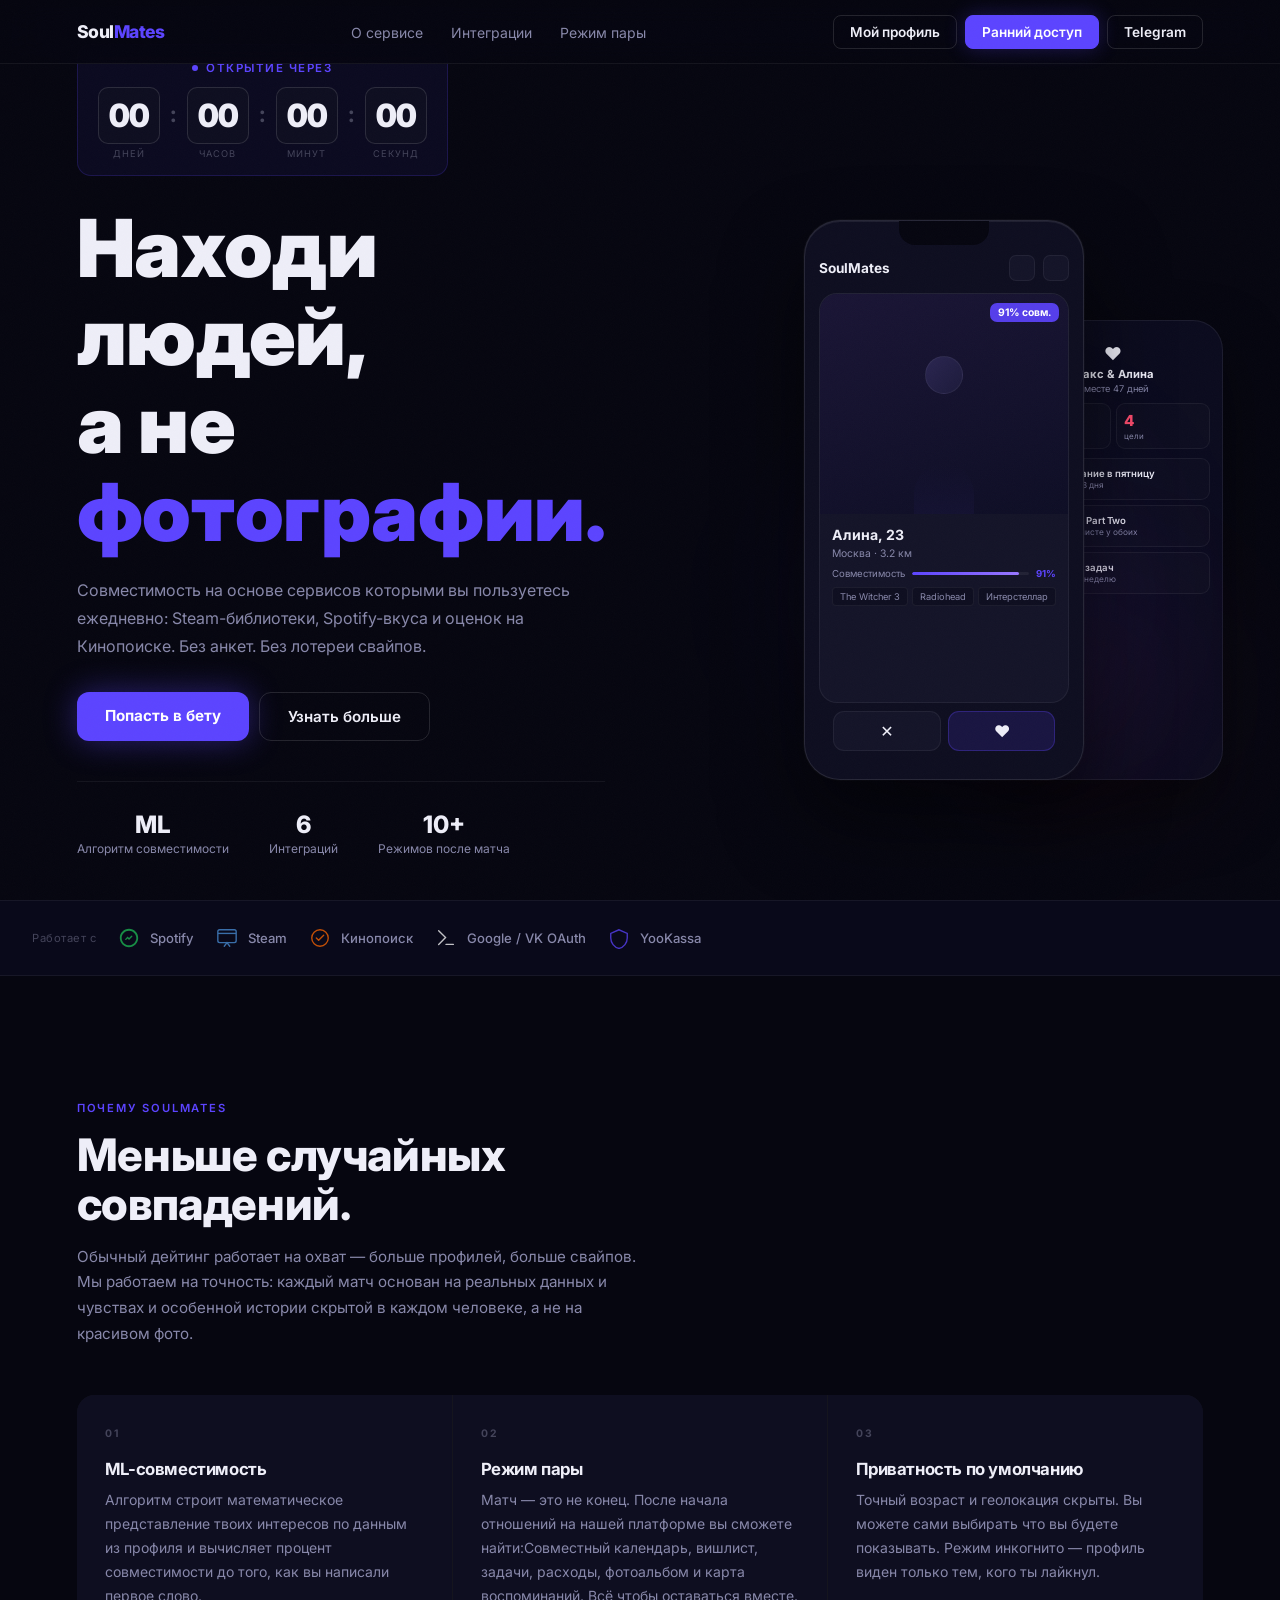
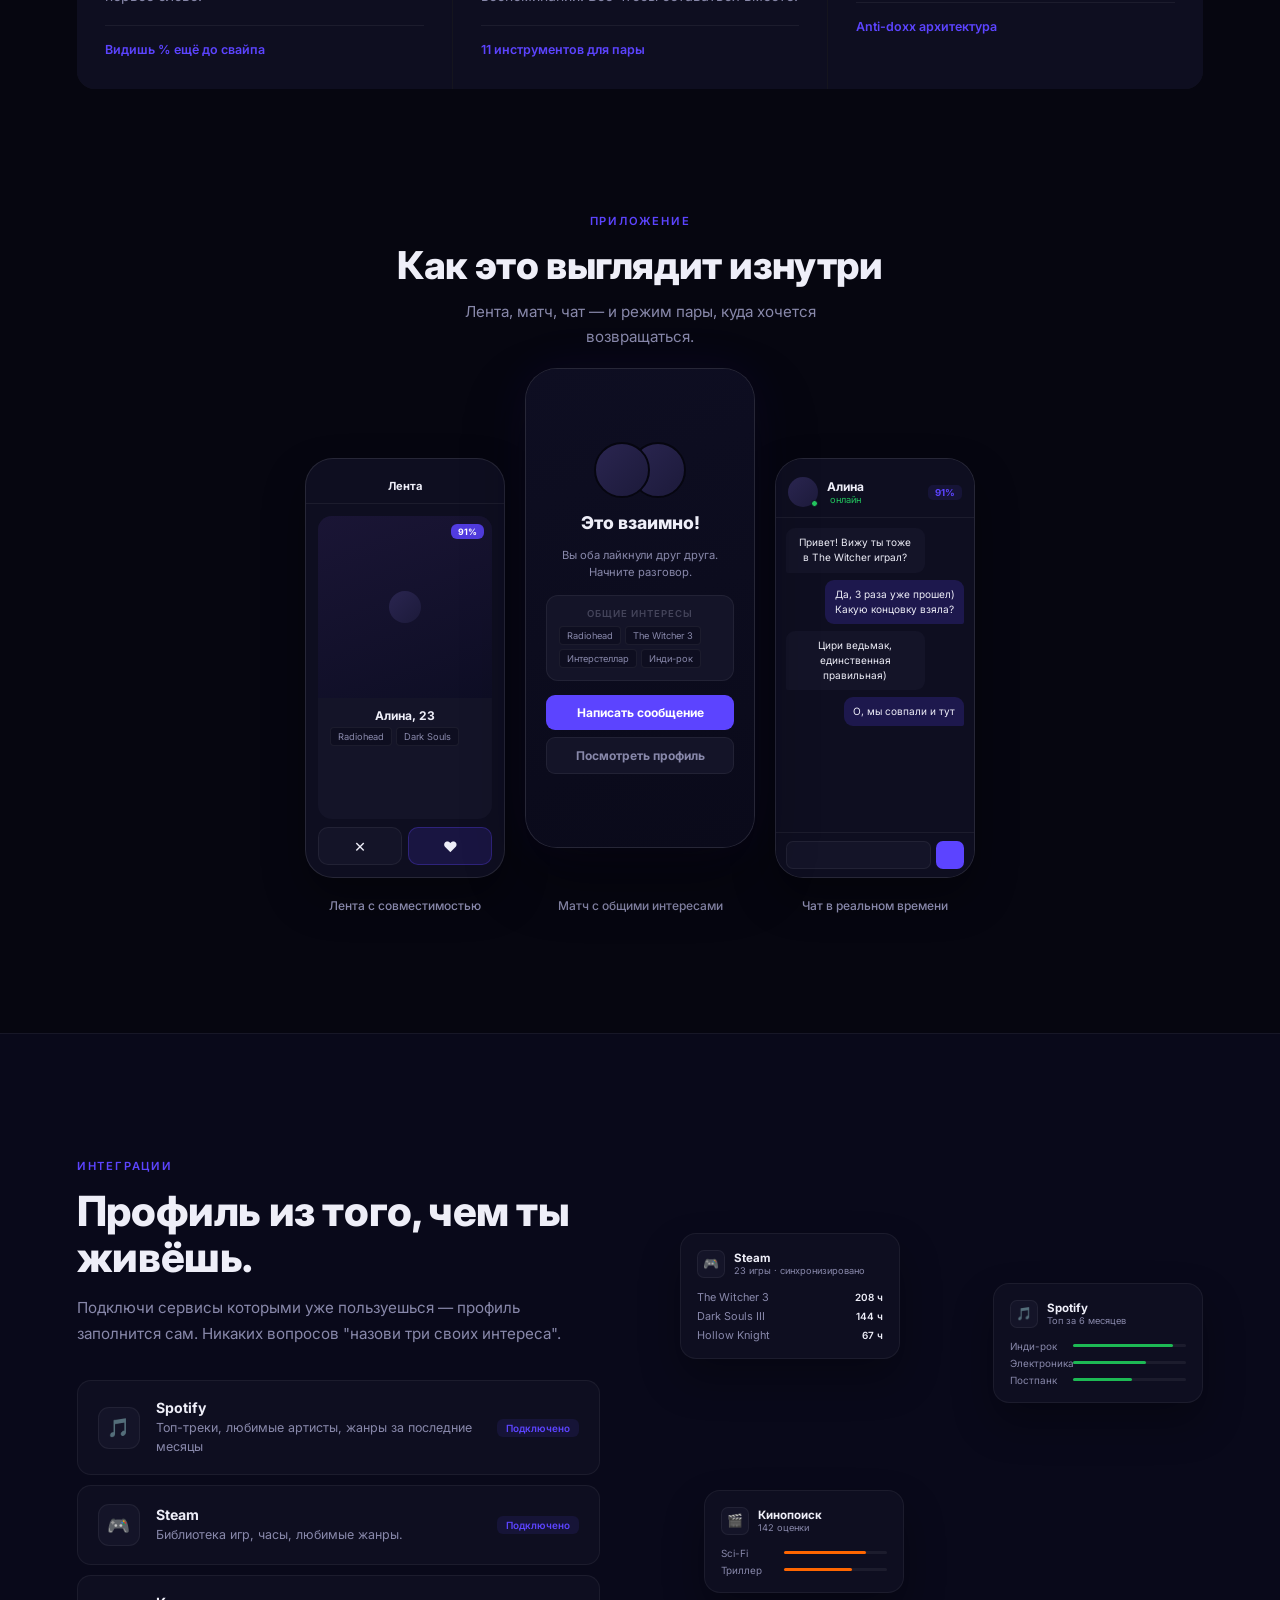
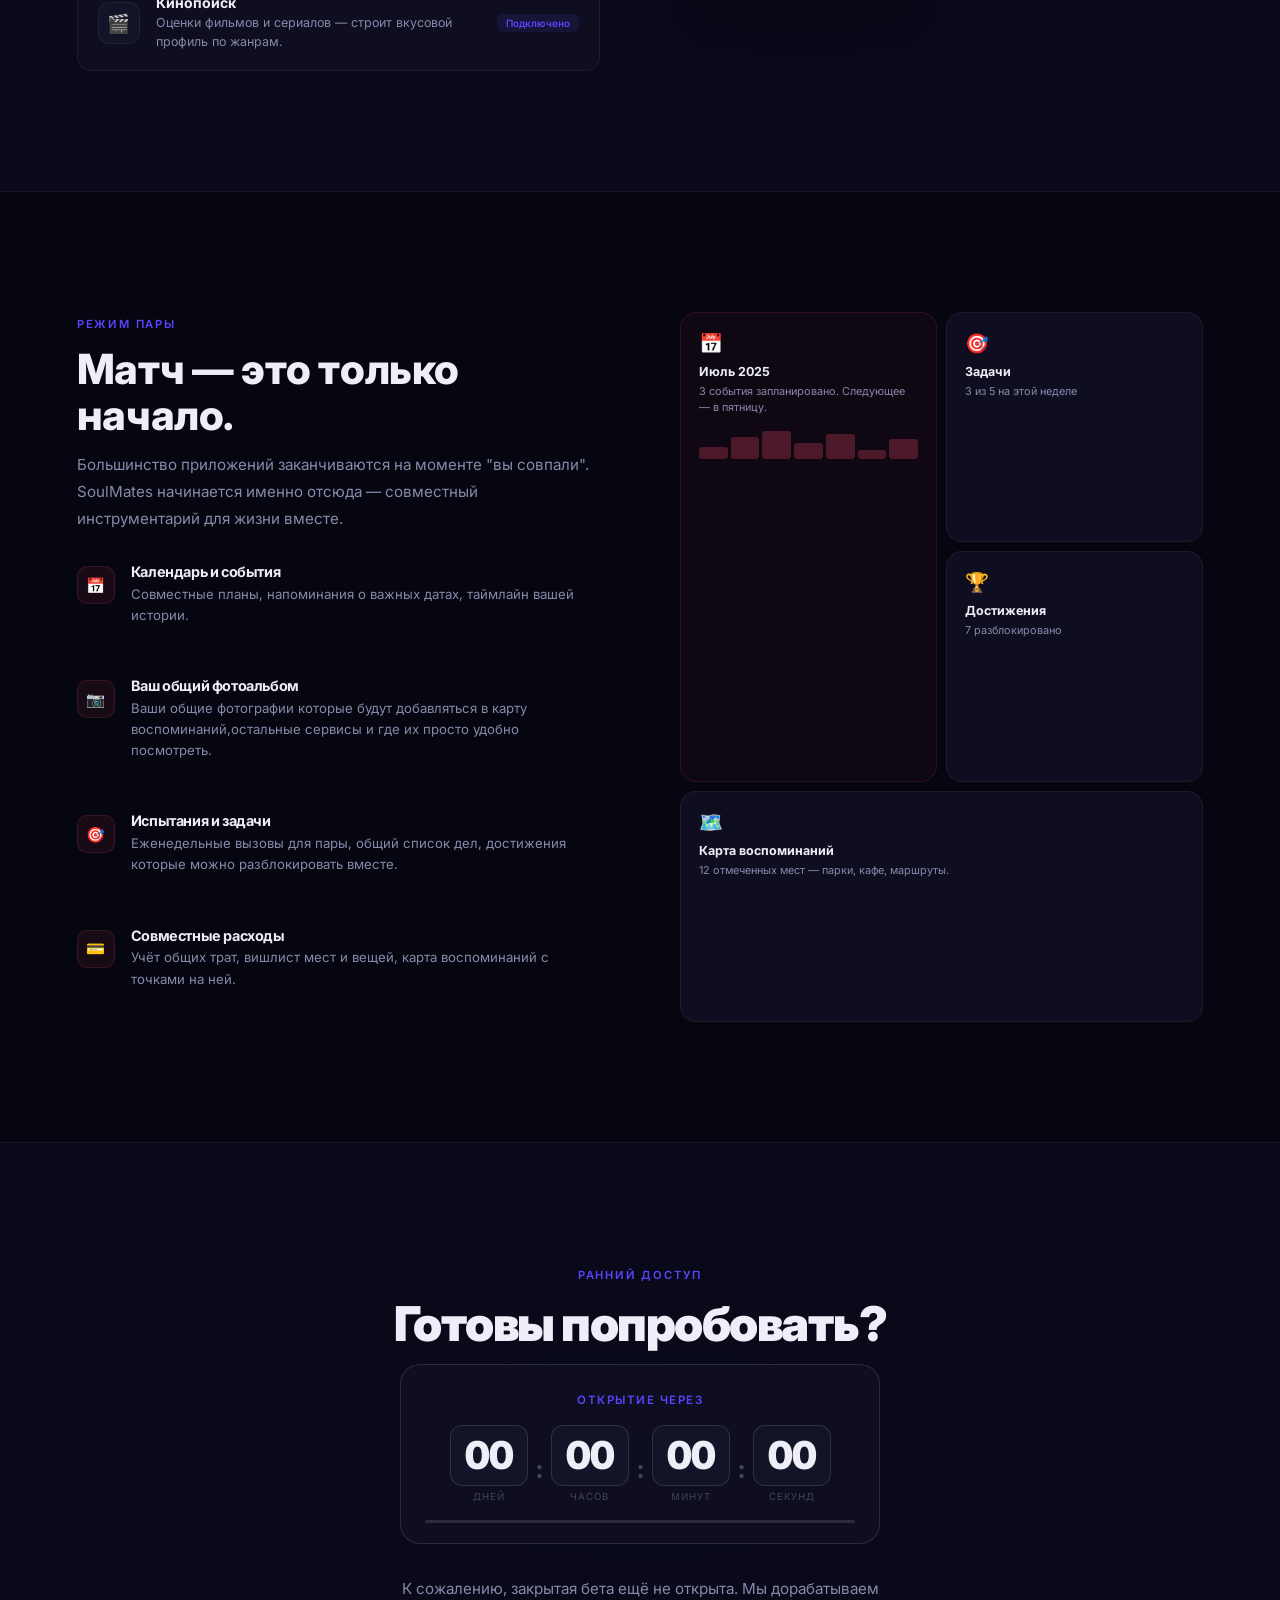
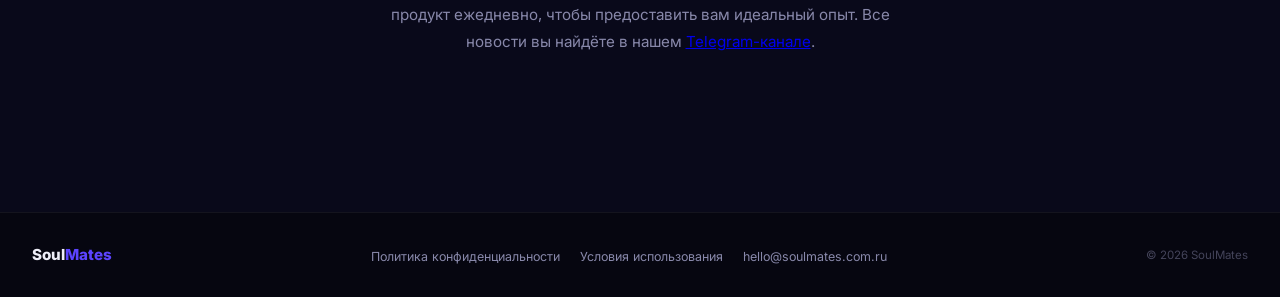
==== commit 4a9d3584: "fix: eyebrow desktop layout, launch date +2 months" ====
--- a/index.html
+++ b/index.html
@@ -659,8 +659,8 @@
 
   /* ── Countdown (shared: hero badge + CTA section) ── */
   (function () {
-    // Fixed launch date: 26 July 2026
-    const LAUNCH = new Date('2026-07-26T12:00:00+03:00');
+    // Fixed launch date: 25 August 2026 (~2 months from June 25)
+    const LAUNCH = new Date('2026-08-25T12:00:00+03:00');
     const TOTAL  = LAUNCH - new Date('2026-06-25T00:00:00+03:00');
 
     const pad = n => String(n).padStart(2, '0');
--- a/style.css
+++ b/style.css
@@ -201,8 +201,11 @@
   background: rgba(92,68,255,0.07);
   border: 1px solid rgba(92,68,255,0.2);
   border-radius: 14px; padding: 16px 20px;
-  margin-bottom: 28px; display: inline-block;
-  text-align: center; width: 100%; max-width: 400px;
+  margin-bottom: 28px;
+  display: inline-block;
+  text-align: center;
+  /* mobile: full width up to 400px */
+  width: 100%; max-width: 400px;
 }
 
 .cd-title {
@@ -633,9 +636,10 @@
   .hero-copy { flex: 1; padding-right: 60px; max-width: none; }
   .hero-actions { justify-content: flex-start; }
   .hero-meta { justify-content: flex-start; }
-  .hero-eyebrow { text-align: left; }
-  .countdown-row { justify-content: flex-start; }
-  .cd-title { justify-content: flex-start; }
+  /* On desktop: shrink eyebrow to content width, don't stretch */
+  .hero-eyebrow { width: auto; max-width: none; display: inline-block; text-align: center; }
+  .countdown-row { justify-content: center; }
+  .cd-title { justify-content: center; }
 
   .hero-visual { flex: 1; max-width: none; height: 600px; justify-content: center; }
   .phone { width: 260px; height: 540px; }
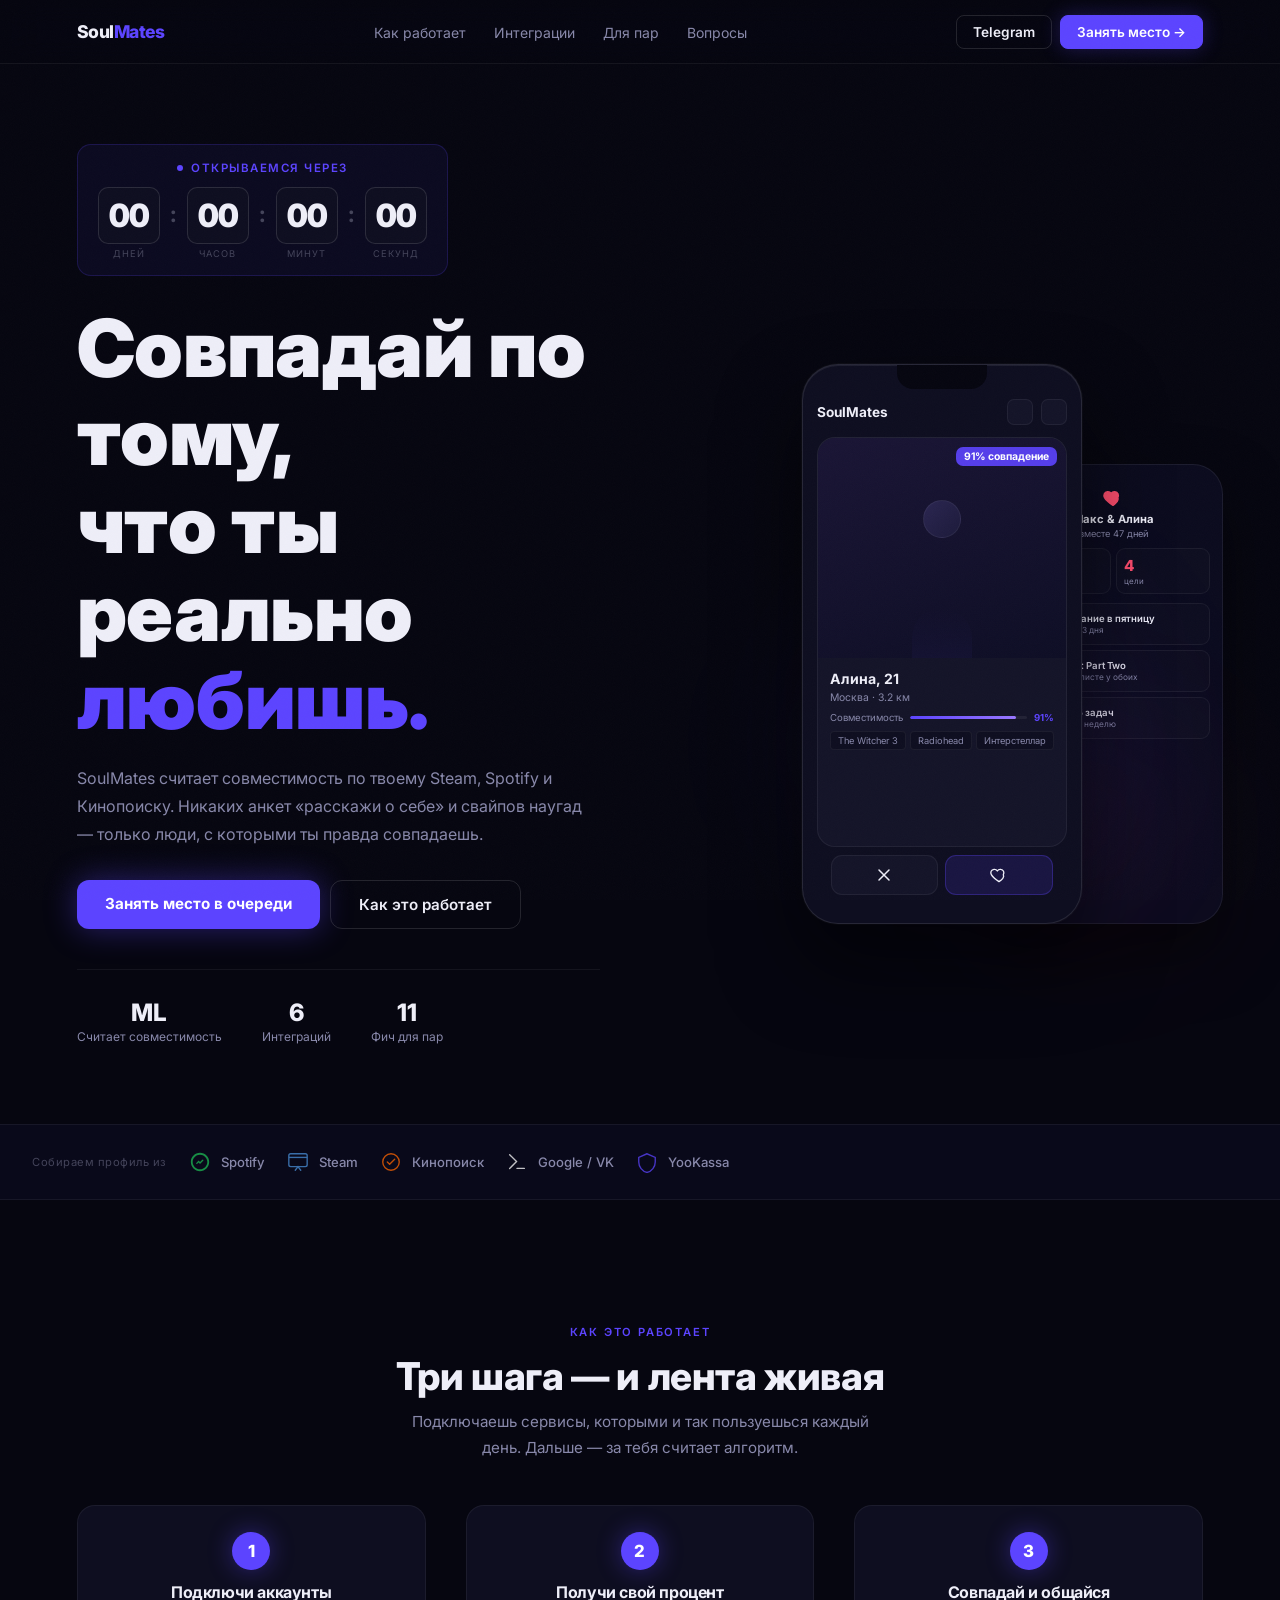
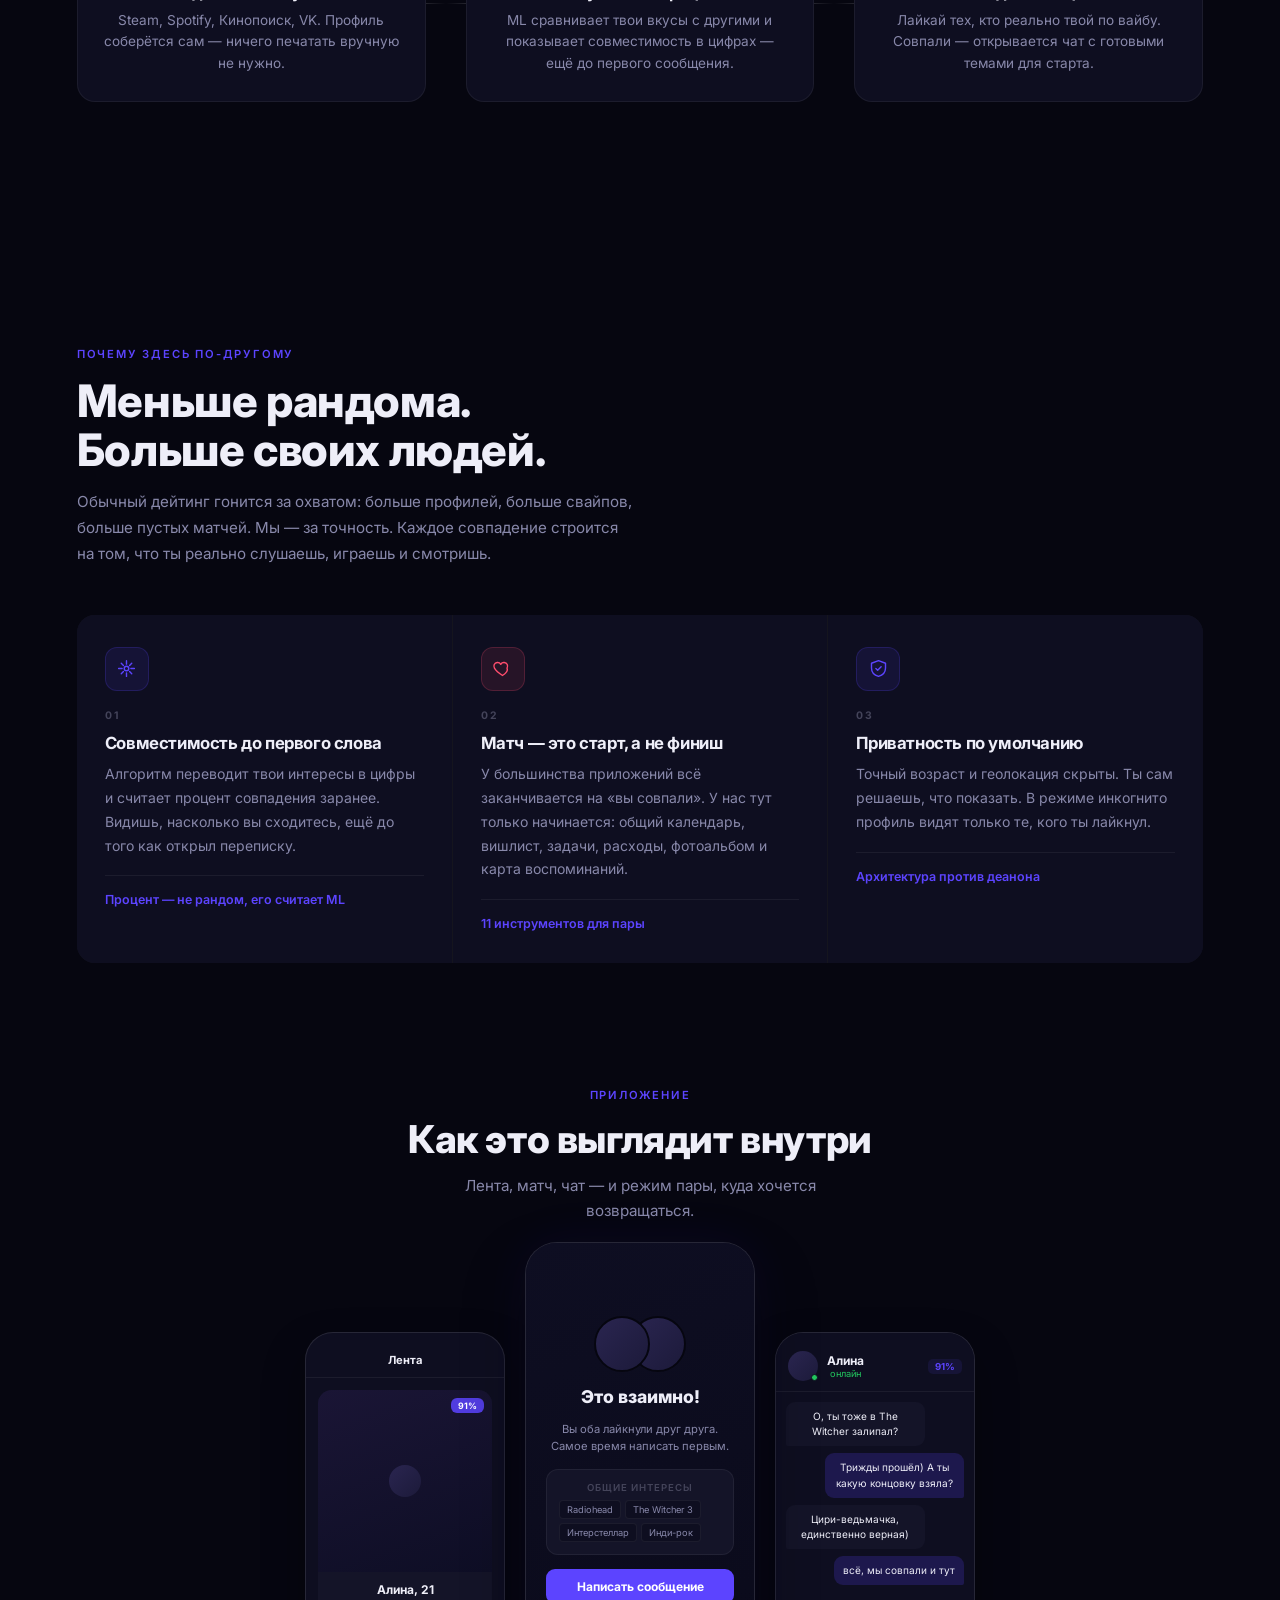
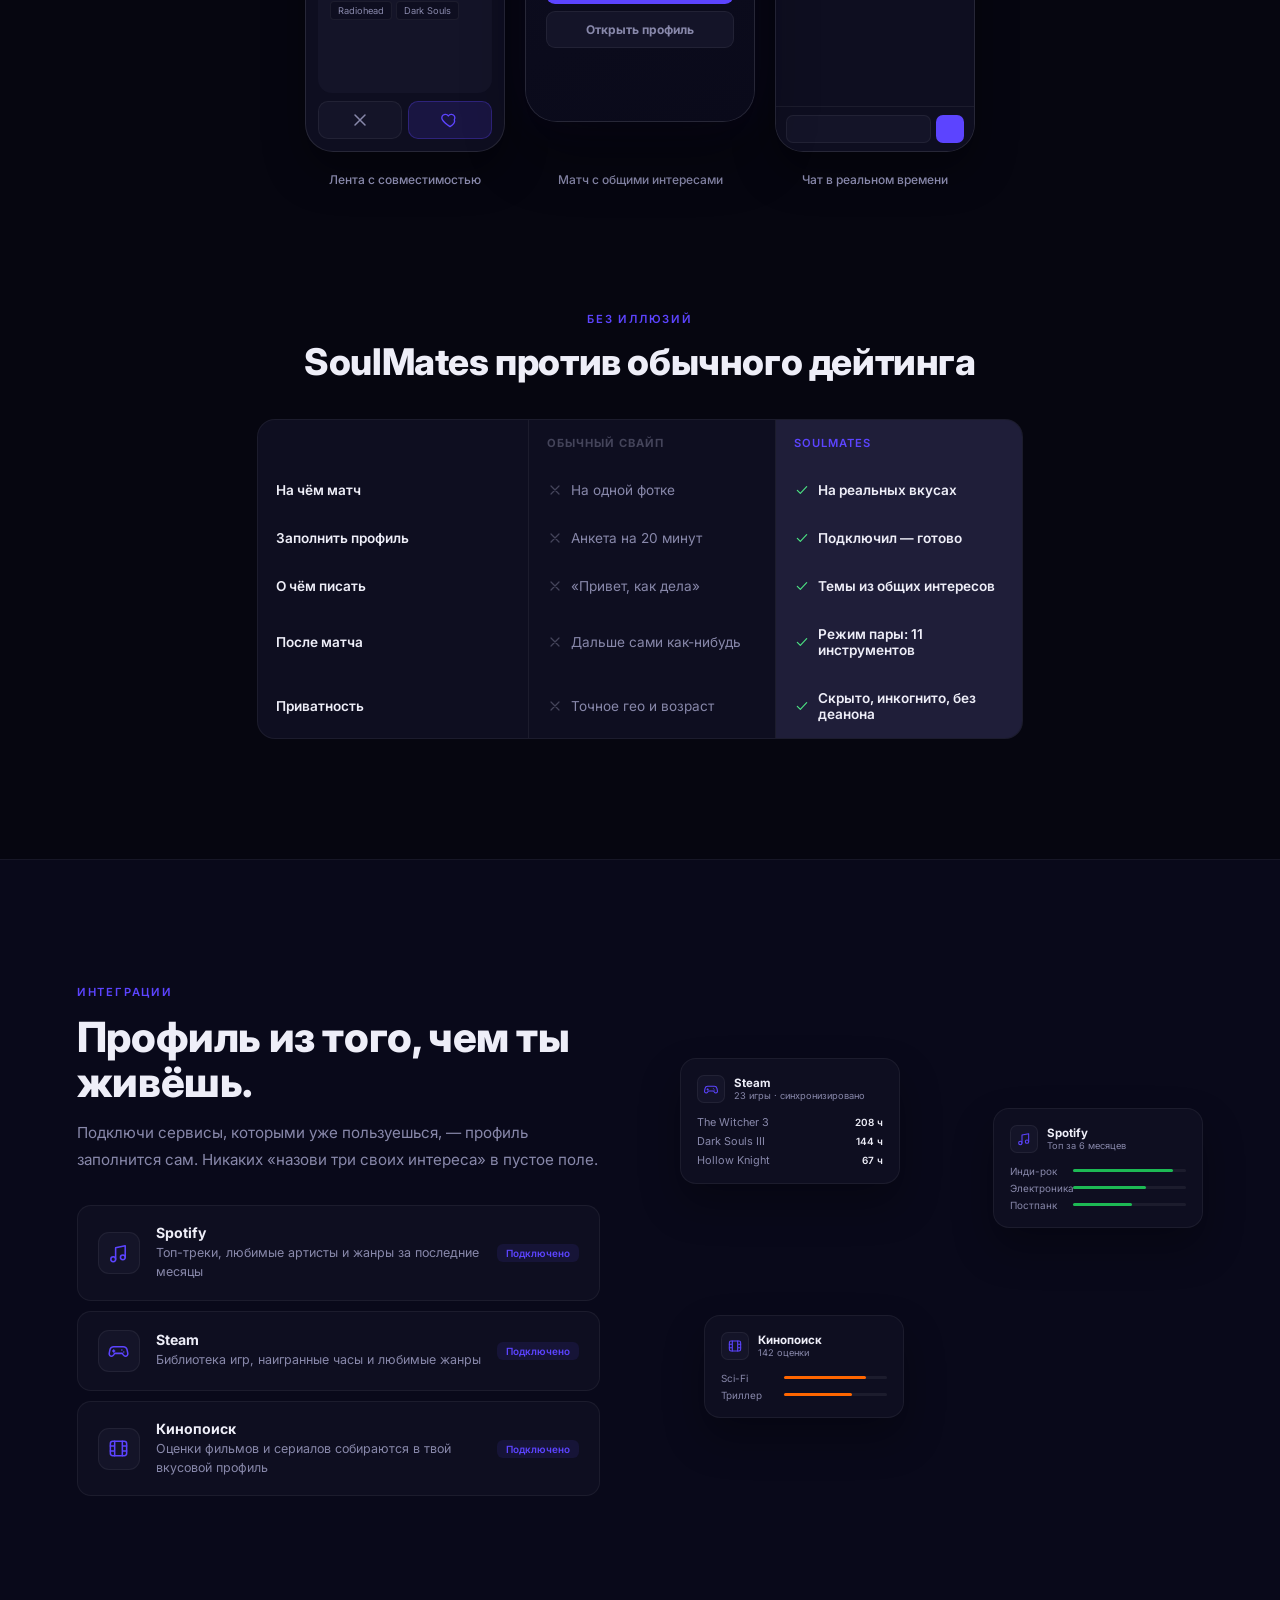
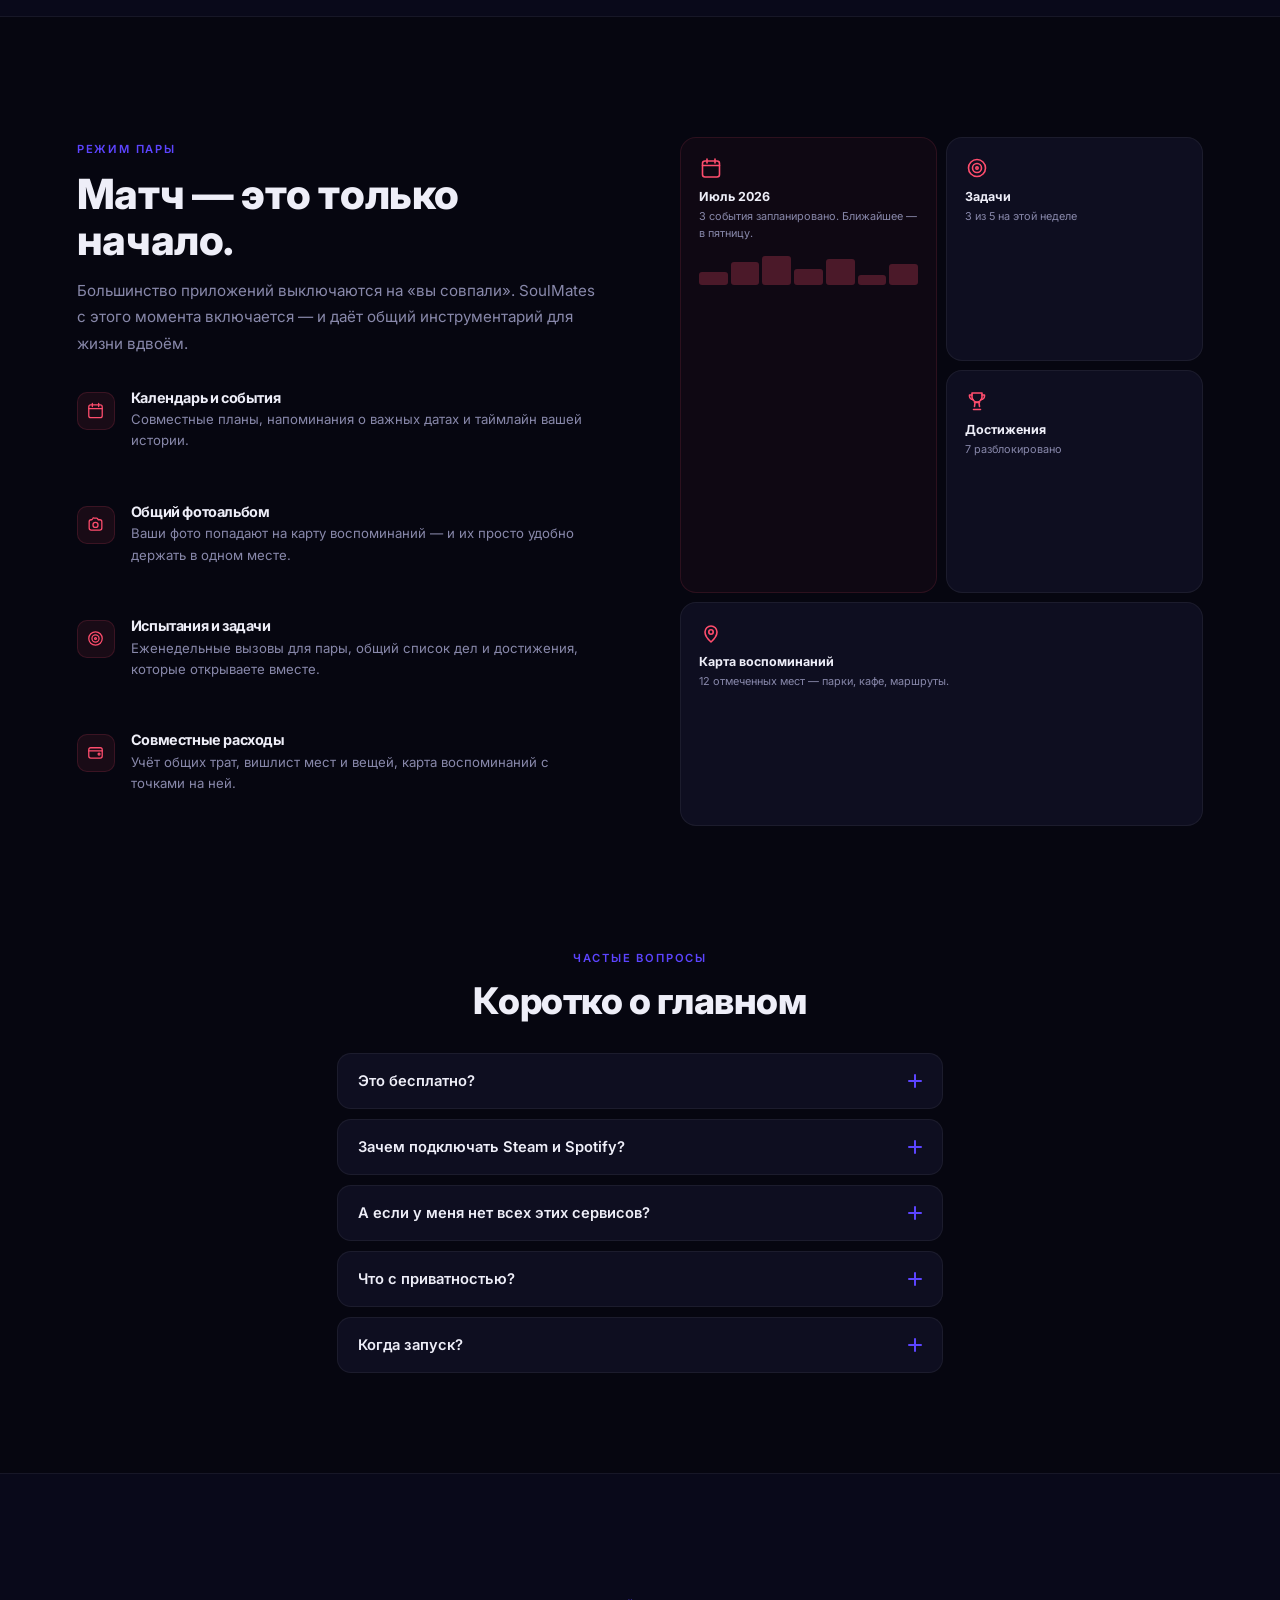
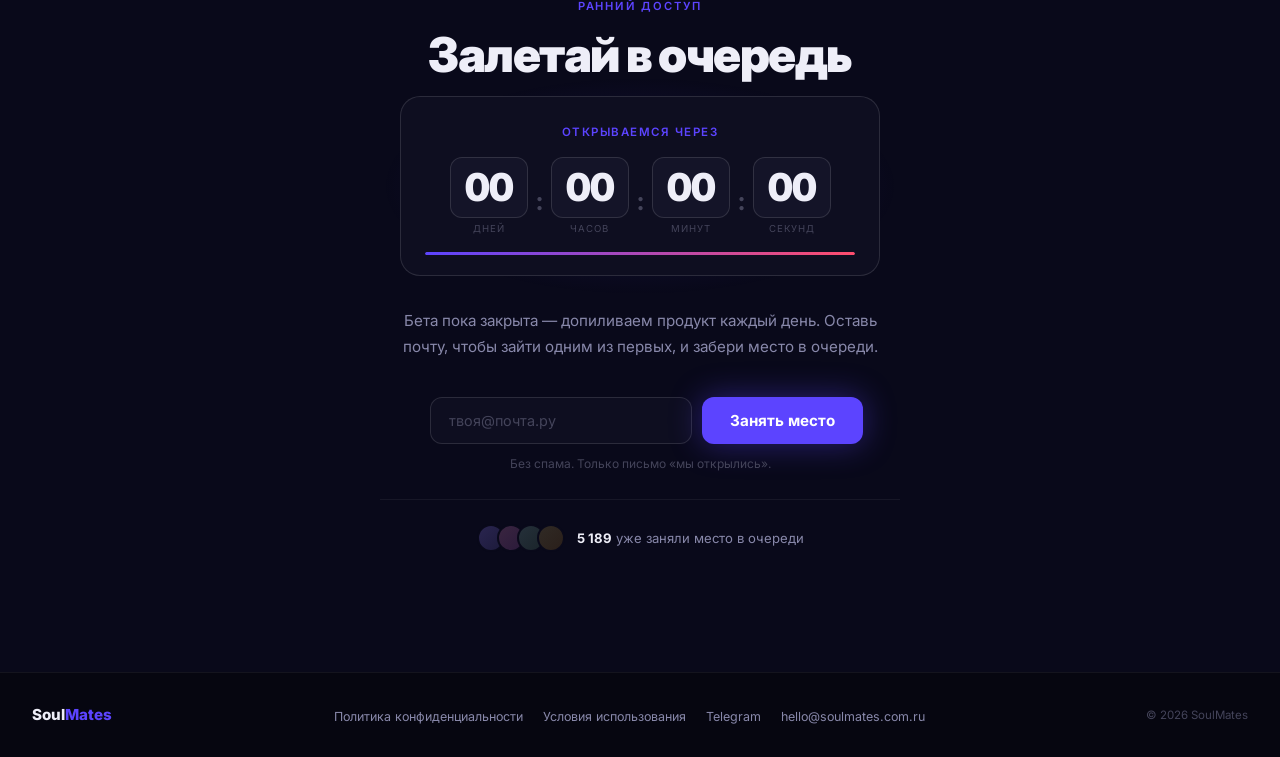
==== commit 68de641b: "Fix on landing" ====
--- a/index.html
+++ b/index.html
@@ -2,31 +2,58 @@
 <html lang="ru">
 <head>
   <meta charset="UTF-8">
-  <meta name="viewport" content="width=device-width, initial-scale=1.0">
-  <title>SoulMates — сайт знакомств нового поколения</title>
-  <meta name="description" content="Знакомства на основе реальных интересов. Steam, Spotify, Кинопоиск. Режим пары. ML-совместимость.">
-  <meta property="og:title" content="SoulMates">
-  <meta property="og:description" content="Находи людей, а не фотографии.">
+  <meta name="viewport" content="width=device-width, initial-scale=1.0, viewport-fit=cover">
+  <meta name="theme-color" content="#060610">
+  <title>SoulMates — знакомства по вкусам, а не по фоткам</title>
+  <meta name="description" content="SoulMates считает совместимость по твоему Steam, Spotify и Кинопоиску. Без анкет и свайпов наугад — только люди, с которыми ты реально совпадаешь.">
+  <meta property="og:type" content="website">
+  <meta property="og:title" content="SoulMates — знакомься по вкусам, а не по фоткам">
+  <meta property="og:description" content="Совместимость по Steam, Spotify и Кинопоиску. Никаких анкет. Никакой лотереи свайпов.">
   <meta property="og:url" content="https://soulmates.com.ru">
+  <meta name="twitter:card" content="summary_large_image">
   <link rel="preconnect" href="https://fonts.googleapis.com">
   <link rel="preconnect" href="https://fonts.gstatic.com" crossorigin>
   <link href="https://fonts.googleapis.com/css2?family=Inter:wght@300;400;500;600;700;800;900&display=swap" rel="stylesheet">
-    <link href="style.css" rel="stylesheet">
+  <link href="style.css" rel="stylesheet">
 </head>
 <body>
+
+<!-- ── SVG icon sprite (defined once, referenced via <use>) ── -->
+<svg width="0" height="0" style="position:absolute" aria-hidden="true" focusable="false">
+  <defs>
+    <symbol id="i-spark" viewBox="0 0 24 24"><path d="M12 3v4M12 17v4M3 12h4M17 12h4M6 6l2.5 2.5M15.5 15.5L18 18M18 6l-2.5 2.5M8.5 15.5L6 18" stroke-width="1.6" stroke-linecap="round"/><circle cx="12" cy="12" r="2.6" stroke-width="1.6"/></symbol>
+    <symbol id="i-heart" viewBox="0 0 24 24"><path d="M12 20s-7-4.5-9.2-8.4C1.3 8.9 2.6 5.5 6 5.2c2-.2 3.4 1 4 2 .6-1 2-2.2 4-2 3.4.3 4.7 3.7 3.2 6.4C19 15.5 12 20 12 20z" stroke-width="1.6" stroke-linejoin="round"/></symbol>
+    <symbol id="i-shield" viewBox="0 0 24 24"><path d="M12 3l8 3v5.5c0 4.7-3.4 8.3-8 9.5-4.6-1.2-8-4.8-8-9.5V6l8-3z" stroke-width="1.6" stroke-linejoin="round"/><path d="M9 12l2 2 4-4" stroke-width="1.6" stroke-linecap="round" stroke-linejoin="round"/></symbol>
+    <symbol id="i-calendar" viewBox="0 0 24 24"><rect x="3.5" y="5" width="17" height="16" rx="2.5" stroke-width="1.6"/><path d="M3.5 9.5h17M8 3v4M16 3v4" stroke-width="1.6" stroke-linecap="round"/></symbol>
+    <symbol id="i-camera" viewBox="0 0 24 24"><path d="M4 8.5A2.5 2.5 0 0 1 6.5 6h1l1.2-1.8A1 1 0 0 1 10.5 4h3a1 1 0 0 1 .8.4L15.5 6h2A2.5 2.5 0 0 1 20 8.5v8A2.5 2.5 0 0 1 17.5 19h-11A2.5 2.5 0 0 1 4 16.5v-8z" stroke-width="1.6" stroke-linejoin="round"/><circle cx="12" cy="12.5" r="3.2" stroke-width="1.6"/></symbol>
+    <symbol id="i-target" viewBox="0 0 24 24"><circle cx="12" cy="12" r="8.5" stroke-width="1.6"/><circle cx="12" cy="12" r="4.5" stroke-width="1.6"/><circle cx="12" cy="12" r="1.2" stroke-width="1.6"/></symbol>
+    <symbol id="i-wallet" viewBox="0 0 24 24"><rect x="3.5" y="6" width="17" height="13" rx="2.5" stroke-width="1.6"/><path d="M3.5 10h17" stroke-width="1.6"/><circle cx="16.5" cy="14" r="1.2" stroke-width="1.6"/></symbol>
+    <symbol id="i-music" viewBox="0 0 24 24"><path d="M9 18V6l10-2v12" stroke-width="1.6" stroke-linecap="round" stroke-linejoin="round"/><circle cx="6.5" cy="18" r="2.5" stroke-width="1.6"/><circle cx="16.5" cy="16" r="2.5" stroke-width="1.6"/></symbol>
+    <symbol id="i-game" viewBox="0 0 24 24"><path d="M7 8h10a4 4 0 0 1 3.9 3.1l.8 4A2.6 2.6 0 0 1 19.2 18c-1 0-1.6-.6-2.2-1.4L16 15H8l-1 1.6C6.4 17.4 5.8 18 4.8 18a2.6 2.6 0 0 1-2.5-2.9l.8-4A4 4 0 0 1 7 8z" stroke-width="1.6" stroke-linejoin="round"/><path d="M7 11.5v2M6 12.5h2M15.5 11.5h.01M17.5 13.5h.01" stroke-width="1.6" stroke-linecap="round"/></symbol>
+    <symbol id="i-film" viewBox="0 0 24 24"><rect x="3.5" y="4.5" width="17" height="15" rx="2.5" stroke-width="1.6"/><path d="M8 4.5v15M16 4.5v15M3.5 9.5h4.5M16 9.5h4.5M3.5 14.5h4.5M16 14.5h4.5" stroke-width="1.6"/></symbol>
+    <symbol id="i-map" viewBox="0 0 24 24"><path d="M12 21s6-5.3 6-10a6 6 0 1 0-12 0c0 4.7 6 10 6 10z" stroke-width="1.6" stroke-linejoin="round"/><circle cx="12" cy="11" r="2.2" stroke-width="1.6"/></symbol>
+    <symbol id="i-trophy" viewBox="0 0 24 24"><path d="M7 4h10v4a5 5 0 0 1-10 0V4z" stroke-width="1.6" stroke-linejoin="round"/><path d="M7 6H4.5v1A3.5 3.5 0 0 0 8 10.5M17 6h2.5v1A3.5 3.5 0 0 1 16 10.5M9.5 13.5h5M10 13.5l-.5 4M14 13.5l.5 4M8.5 20.5h7" stroke-width="1.6" stroke-linecap="round"/></symbol>
+    <symbol id="i-check" viewBox="0 0 24 24"><path d="M5 12.5l4.5 4.5L19 7" stroke-width="1.8" stroke-linecap="round" stroke-linejoin="round"/></symbol>
+    <symbol id="i-x" viewBox="0 0 24 24"><path d="M6 6l12 12M18 6L6 18" stroke-width="1.8" stroke-linecap="round"/></symbol>
+    <symbol id="i-arrow" viewBox="0 0 24 24"><path d="M5 12h13M13 6l6 6-6 6" stroke-width="1.7" stroke-linecap="round" stroke-linejoin="round"/></symbol>
+    <symbol id="i-tg" viewBox="0 0 24 24"><path d="M21 5L3.5 11.8c-.9.3-.9 1.5 0 1.8l4.3 1.4 1.7 5c.2.7 1.1.8 1.6.3l2.4-2.2 4.3 3.2c.6.4 1.4.1 1.6-.6L22 6.1c.2-.8-.5-1.4-1-1.1z" stroke-width="1.4" stroke-linejoin="round"/></symbol>
+    <symbol id="i-vk" viewBox="0 0 24 24"><path d="M3 8c.4 4.3 3 8.4 7.6 8.4h.5v-2.5c1.6.2 2.5 1.4 3.2 2.5h2.4c-.5-1.5-1.6-2.8-2.9-3.4 1.2-.7 2.2-1.9 2.6-3.6h-2.2c-.5 1.4-1.5 2.5-3.1 2.7V8h-2.3v4.2C7.7 11.8 6.5 9.9 6.2 8H3z" stroke-width="1.3" stroke-linejoin="round"/></symbol>
+    <symbol id="i-link" viewBox="0 0 24 24"><path d="M9 15l6-6M10.5 6.5l1-1a4 4 0 0 1 5.7 5.7l-1.7 1.7M13.5 17.5l-1 1a4 4 0 0 1-5.7-5.7l1.7-1.7" stroke-width="1.6" stroke-linecap="round" stroke-linejoin="round"/></symbol>
+  </defs>
+</svg>
 
 <!-- NAV -->
 <nav>
   <a href="/" class="logo">Soul<span>Mates</span></a>
   <ul class="nav-center">
-    <li><a href="#features">О сервисе</a></li>
+    <li><a href="#how">Как работает</a></li>
     <li><a href="#integrations">Интеграции</a></li>
-    <li><a href="#couples">Режим пары</a></li>
+    <li><a href="#couples">Для пар</a></li>
+    <li><a href="#faq">Вопросы</a></li>
   </ul>
   <div class="nav-right">
-    <a href="https://github.com/Ba1Kerrr" class="btn-sm">Мой профиль</a>
-    <a href="#waitlist" class="btn-sm btn-accent">Ранний доступ</a>
     <a href="https://t.me/soulmates_ru_onboarding" class="btn-sm">Telegram</a>
+    <a href="#waitlist" class="btn-sm btn-accent">Занять место →</a>
   </div>
   <button class="nav-burger" id="navBurger" aria-label="Меню" aria-expanded="false">
     <span></span><span></span><span></span>
@@ -35,24 +62,25 @@
 
 <!-- MOBILE NAV -->
 <div class="nav-mobile" id="navMobile" aria-hidden="true">
-  <a href="#features"     onclick="closeNav()">О сервисе</a>
+  <a href="#how"          onclick="closeNav()">Как работает</a>
   <a href="#integrations" onclick="closeNav()">Интеграции</a>
-  <a href="#couples"      onclick="closeNav()">Режим пары</a>
+  <a href="#couples"      onclick="closeNav()">Для пар</a>
+  <a href="#faq"          onclick="closeNav()">Вопросы</a>
   <div class="nav-mobile-divider"></div>
   <div class="nav-mobile-actions">
     <a href="https://t.me/soulmates_ru_onboarding" onclick="closeNav()">Telegram-канал</a>
-    <a href="#waitlist" class="mob-accent" onclick="closeNav()">Ранний доступ →</a>
+    <a href="#waitlist" class="mob-accent" onclick="closeNav()">Занять место в очереди →</a>
   </div>
 </div>
 
 <!-- HERO -->
-<div style="max-width:1320px;margin:0 auto;padding:0 6vw;">
-  <section class="hero" style="padding:0;margin:0;">
+<div class="hero-wrap">
+  <section class="hero">
     <div class="hero-copy reveal">
       <div class="hero-eyebrow">
         <div class="cd-title">
           <span class="eyebrow-dot"></span>
-          Открытие через
+          Открываемся через
         </div>
         <div class="countdown-row">
           <div class="cd-unit"><div class="cd-num" id="h-days">30</div><div class="cd-label">дней</div></div>
@@ -65,30 +93,30 @@
         </div>
       </div>
 
-      <h1>Находи людей,<br>а не <span class="accent">фотографии.</span></h1>
+      <h1>Совпадай по тому,<br>что ты реально <span class="accent">любишь.</span></h1>
 
       <p class="hero-desc">
-        Совместимость на основе сервисов которыми вы пользуетесь ежедневно: Steam-библиотеки, Spotify-вкуса и оценок на Кинопоиске.
-        Без анкет. Без лотереи свайпов.
+        SoulMates считает совместимость по твоему Steam, Spotify и Кинопоиску.
+        Никаких анкет «расскажи о себе» и свайпов наугад — только люди, с которыми ты правда совпадаешь.
       </p>
 
       <div class="hero-actions">
-        <a href="#waitlist" class="btn-primary">Попасть в бету</a>
-        <a href="#features" class="btn-outline">Узнать больше</a>
+        <a href="#waitlist" class="btn-primary">Занять место в очереди</a>
+        <a href="#how" class="btn-outline">Как это работает</a>
       </div>
 
       <div class="hero-meta">
         <div class="hero-meta-item">
           <strong>ML</strong>
-          <span>Алгоритм совместимости</span>
+          <span>Считает совместимость</span>
         </div>
         <div class="hero-meta-item">
           <strong>6</strong>
           <span>Интеграций</span>
         </div>
         <div class="hero-meta-item">
-          <strong>10+</strong>
-          <span>Режимов после матча</span>
+          <strong>11</strong>
+          <span>Фич для пар</span>
         </div>
       </div>
     </div>
@@ -98,7 +126,7 @@
       <div class="hero-glow glow-pink"></div>
 
       <!-- Main phone: Feed -->
-      <div class="phone"> <!-- приложение еще не написано,пока прорабываем только сайт тут бы добавить скрины сайта которые я размещу в Pics -->
+      <div class="phone">
         <div class="phone-notch"></div>
         <div class="phone-screen">
           <div class="app-bar">
@@ -113,10 +141,10 @@
             <div class="feed-card-photo">
               <div class="silhouette-head"></div>
               <div class="silhouette-body"></div>
-              <div class="compat-badge">91% совм.</div>
+              <div class="compat-badge">91% совпадение</div>
             </div>
             <div class="feed-card-info">
-              <div class="feed-name">Алина, 23</div>
+              <div class="feed-name">Алина, 21</div>
               <div class="feed-location">Москва · 3.2 км</div>
               <div class="compat-row">
                 <div class="compat-label">Совместимость</div>
@@ -132,8 +160,8 @@
           </div>
 
           <div class="feed-actions">
-            <div class="action-btn skip">✕</div>
-            <div class="action-btn like">♥</div>
+            <div class="action-btn skip"><svg class="ic"><use href="#i-x"/></svg></div>
+            <div class="action-btn like"><svg class="ic"><use href="#i-heart"/></svg></div>
           </div>
         </div>
       </div>
@@ -142,8 +170,8 @@
       <div class="phone-secondary">
         <div class="couple-screen">
           <div class="couple-header">
-            <div class="couple-hearts">♥</div>
-            <div class="couple-names">Макс & Алина</div>
+            <div class="couple-hearts"><svg class="ic"><use href="#i-heart"/></svg></div>
+            <div class="couple-names">Макс &amp; Алина</div>
             <div class="couple-since">вместе 47 дней</div>
           </div>
 
@@ -160,21 +188,21 @@
 
           <div class="couple-widgets">
             <div class="couple-widget">
-              <div class="widget-icon">📅</div>
+              <div class="widget-icon"><svg class="ic"><use href="#i-calendar"/></svg></div>
               <div class="widget-text">
                 <div class="widget-title">Свидание в пятницу</div>
                 <div class="widget-sub">через 3 дня</div>
               </div>
             </div>
             <div class="couple-widget">
-              <div class="widget-icon">🎬</div>
+              <div class="widget-icon"><svg class="ic"><use href="#i-film"/></svg></div>
               <div class="widget-text">
                 <div class="widget-title">Dune: Part Two</div>
                 <div class="widget-sub">в вишлисте у обоих</div>
               </div>
             </div>
             <div class="couple-widget">
-              <div class="widget-icon">✓</div>
+              <div class="widget-icon"><svg class="ic"><use href="#i-check"/></svg></div>
               <div class="widget-text">
                 <div class="widget-title">3 из 5 задач</div>
                 <div class="widget-sub">на эту неделю</div>
@@ -189,7 +217,7 @@
 
 <!-- TRUST BAR -->
 <div class="trust reveal">
-  <span class="trust-label">Работает с</span>
+  <span class="trust-label">Собираем профиль из</span>
   <div class="trust-items">
     <div class="trust-item">
       <div class="trust-icon">
@@ -226,7 +254,7 @@
           <path d="M12 19h8" stroke="#fff" stroke-width="1.5" stroke-linecap="round"/>
         </svg>
       </div>
-      Google / VK OAuth
+      Google / VK
     </div>
     <div class="trust-item">
       <div class="trust-icon">
@@ -239,46 +267,78 @@
   </div>
 </div>
 
+<!-- HOW IT WORKS -->
+<section class="how" id="how">
+  <div class="how-header reveal">
+    <div class="tag">Как это работает</div>
+    <h2>Три шага — и лента живая</h2>
+    <p>Подключаешь сервисы, которыми и так пользуешься каждый день. Дальше — за тебя считает алгоритм.</p>
+  </div>
+
+  <div class="how-steps reveal">
+    <div class="how-step">
+      <div class="how-num">1</div>
+      <h3>Подключи аккаунты</h3>
+      <p>Steam, Spotify, Кинопоиск, VK. Профиль соберётся сам — ничего печатать вручную не нужно.</p>
+    </div>
+    <div class="how-line"></div>
+    <div class="how-step">
+      <div class="how-num">2</div>
+      <h3>Получи свой процент</h3>
+      <p>ML сравнивает твои вкусы с другими и показывает совместимость в цифрах — ещё до первого сообщения.</p>
+    </div>
+    <div class="how-line"></div>
+    <div class="how-step">
+      <div class="how-num">3</div>
+      <h3>Совпадай и общайся</h3>
+      <p>Лайкай тех, кто реально твой по вайбу. Совпали — открывается чат с готовыми темами для старта.</p>
+    </div>
+  </div>
+</section>
+
 <!-- FEATURES -->
 <section class="features" id="features">
   <div class="features-header reveal">
     <div>
-      <div class="tag">Почему SoulMates</div>
-      <h2>Меньше случайных<br>совпадений.</h2>
+      <div class="tag">Почему здесь по-другому</div>
+      <h2>Меньше рандома.<br>Больше своих людей.</h2>
     </div>
     <p>
-      Обычный дейтинг работает на охват — больше профилей, больше свайпов. Мы работаем на точность:
-      каждый матч основан на реальных данных и чувствах и особенной истории скрытой в каждом человеке, а не на красивом фото.
+      Обычный дейтинг гонится за охватом: больше профилей, больше свайпов, больше пустых матчей.
+      Мы — за точность. Каждое совпадение строится на том, что ты реально слушаешь, играешь и смотришь.
     </p>
   </div>
 
   <div class="features-grid reveal">
     <div class="feature">
+      <div class="feature-ic"><svg class="ic"><use href="#i-spark"/></svg></div>
       <div class="feature-num">01</div>
-      <h3>ML-совместимость</h3>
+      <h3>Совместимость до первого слова</h3>
       <p>
-        Алгоритм строит математическое представление твоих интересов по данным из профиля
-        и вычисляет процент совместимости до того, как вы написали первое слово.
+        Алгоритм переводит твои интересы в цифры и считает процент совпадения заранее.
+        Видишь, насколько вы сходитесь, ещё до того как открыл переписку.
       </p>
-      <div class="feature-highlight">Видишь % ещё до свайпа</div>
+      <div class="feature-highlight">Процент — не рандом, его считает ML</div>
     </div>
     <div class="feature">
+      <div class="feature-ic"><svg class="ic"><use href="#i-heart"/></svg></div>
       <div class="feature-num">02</div>
-      <h3>Режим пары</h3>
+      <h3>Матч — это старт, а не финиш</h3>
       <p>
-        Матч — это не конец. После начала отношений на нашей платформе вы сможете найти:Совместный календарь, вишлист, задачи, расходы, фотоальбом
-        и карта воспоминаний. Всё чтобы оставаться вместе.
+        У большинства приложений всё заканчивается на «вы совпали». У нас тут только начинается:
+        общий календарь, вишлист, задачи, расходы, фотоальбом и карта воспоминаний.
       </p>
       <div class="feature-highlight">11 инструментов для пары</div>
     </div>
     <div class="feature">
+      <div class="feature-ic"><svg class="ic"><use href="#i-shield"/></svg></div>
       <div class="feature-num">03</div>
       <h3>Приватность по умолчанию</h3>
       <p>
-        Точный возраст и геолокация скрыты. Вы можете сами выбирать что вы будете показывать.
-        Режим инкогнито — профиль виден только тем, кого ты лайкнул.
+        Точный возраст и геолокация скрыты. Ты сам решаешь, что показать.
+        В режиме инкогнито профиль видят только те, кого ты лайкнул.
       </p>
-      <div class="feature-highlight">Anti-doxx архитектура</div>
+      <div class="feature-highlight">Архитектура против деанона</div>
     </div>
   </div>
 </section>
@@ -287,7 +347,7 @@
 <section class="screens" id="screens">
   <div class="screens-header reveal">
     <div class="tag">Приложение</div>
-    <h2>Как это выглядит изнутри</h2>
+    <h2>Как это выглядит внутри</h2>
     <p>Лента, матч, чат — и режим пары, куда хочется возвращаться.</p>
   </div>
 
@@ -306,7 +366,7 @@
                 <div style="position:absolute;top:8px;right:8px;background:rgba(92,68,255,0.85);border-radius:6px;padding:2px 7px;font-size:0.55rem;font-weight:700;color:#fff;">91%</div>
               </div>
               <div style="padding:10px 12px;">
-                <div style="font-size:0.75rem;font-weight:700;color:var(--text);margin-bottom:4px;">Алина, 23</div>
+                <div style="font-size:0.75rem;font-weight:700;color:var(--text);margin-bottom:4px;">Алина, 21</div>
                 <div style="display:flex;gap:4px;flex-wrap:wrap;">
                   <div class="chip">Radiohead</div>
                   <div class="chip">Dark Souls</div>
@@ -314,8 +374,8 @@
               </div>
             </div>
             <div style="display:flex;gap:6px;">
-              <div style="flex:1;height:38px;border-radius:10px;background:var(--surface2);border:1px solid var(--border);display:flex;align-items:center;justify-content:center;font-size:0.9rem;">✕</div>
-              <div style="flex:1;height:38px;border-radius:10px;background:rgba(92,68,255,0.15);border:1px solid rgba(92,68,255,0.3);display:flex;align-items:center;justify-content:center;font-size:0.9rem;">♥</div>
+              <div style="flex:1;height:38px;border-radius:10px;background:var(--surface2);border:1px solid var(--border);display:flex;align-items:center;justify-content:center;color:var(--sub);"><svg class="ic"><use href="#i-x"/></svg></div>
+              <div style="flex:1;height:38px;border-radius:10px;background:rgba(92,68,255,0.15);border:1px solid rgba(92,68,255,0.3);display:flex;align-items:center;justify-content:center;color:var(--accent);"><svg class="ic"><use href="#i-heart"/></svg></div>
             </div>
           </div>
         </div>
@@ -332,7 +392,7 @@
             <div class="match-avatar"></div>
           </div>
           <div class="match-title">Это взаимно!</div>
-          <div class="match-sub">Вы оба лайкнули друг друга.<br>Начните разговор.</div>
+          <div class="match-sub">Вы оба лайкнули друг друга.<br>Самое время написать первым.</div>
           <div class="match-interests">
             <div class="match-interests-title">Общие интересы</div>
             <div class="match-interests-chips">
@@ -344,7 +404,7 @@
           </div>
           <div class="match-actions">
             <div class="match-btn match-btn-primary">Написать сообщение</div>
-            <div class="match-btn match-btn-ghost">Посмотреть профиль</div>
+            <div class="match-btn match-btn-ghost">Открыть профиль</div>
           </div>
         </div>
       </div>
@@ -366,10 +426,10 @@
             <div class="compat-mini">91%</div>
           </div>
           <div class="chat-messages">
-            <div class="msg msg-in">Привет! Вижу ты тоже в The Witcher играл?</div>
-            <div class="msg msg-out">Да, 3 раза уже прошел) Какую концовку взяла?</div>
-            <div class="msg msg-in">Цири ведьмак, единственная правильная)</div>
-            <div class="msg msg-out">О, мы совпали и тут</div>
+            <div class="msg msg-in">О, ты тоже в The Witcher залипал?</div>
+            <div class="msg msg-out">Трижды прошёл) А ты какую концовку взяла?</div>
+            <div class="msg msg-in">Цири-ведьмачка, единственно верная)</div>
+            <div class="msg msg-out">всё, мы совпали и тут</div>
           </div>
           <div class="chat-input-row">
             <div class="chat-input-box"></div>
@@ -378,6 +438,46 @@
         </div>
       </div>
       <div class="screen-label">Чат в реальном времени</div>
+    </div>
+  </div>
+</section>
+
+<!-- COMPARISON -->
+<section class="compare reveal" id="compare">
+  <div class="compare-header">
+    <div class="tag">Без иллюзий</div>
+    <h2>SoulMates против обычного дейтинга</h2>
+  </div>
+  <div class="compare-table">
+    <div class="compare-row compare-head">
+      <div class="compare-feat">&nbsp;</div>
+      <div class="compare-them">Обычный свайп</div>
+      <div class="compare-us">SoulMates</div>
+    </div>
+    <div class="compare-row">
+      <div class="compare-feat">На чём матч</div>
+      <div class="compare-them"><svg class="ic neg"><use href="#i-x"/></svg> На одной фотке</div>
+      <div class="compare-us"><svg class="ic pos"><use href="#i-check"/></svg> На реальных вкусах</div>
+    </div>
+    <div class="compare-row">
+      <div class="compare-feat">Заполнить профиль</div>
+      <div class="compare-them"><svg class="ic neg"><use href="#i-x"/></svg> Анкета на 20 минут</div>
+      <div class="compare-us"><svg class="ic pos"><use href="#i-check"/></svg> Подключил — готово</div>
+    </div>
+    <div class="compare-row">
+      <div class="compare-feat">О чём писать</div>
+      <div class="compare-them"><svg class="ic neg"><use href="#i-x"/></svg> «Привет, как дела»</div>
+      <div class="compare-us"><svg class="ic pos"><use href="#i-check"/></svg> Темы из общих интересов</div>
+    </div>
+    <div class="compare-row">
+      <div class="compare-feat">После матча</div>
+      <div class="compare-them"><svg class="ic neg"><use href="#i-x"/></svg> Дальше сами как-нибудь</div>
+      <div class="compare-us"><svg class="ic pos"><use href="#i-check"/></svg> Режим пары: 11 инструментов</div>
+    </div>
+    <div class="compare-row">
+      <div class="compare-feat">Приватность</div>
+      <div class="compare-them"><svg class="ic neg"><use href="#i-x"/></svg> Точное гео и возраст</div>
+      <div class="compare-us"><svg class="ic pos"><use href="#i-check"/></svg> Скрыто, инкогнито, без деанона</div>
     </div>
   </div>
 </section>
@@ -390,32 +490,32 @@
         <div class="tag">Интеграции</div>
         <h2>Профиль из того, чем ты живёшь.</h2>
         <p>
-          Подключи сервисы которыми уже пользуешься — профиль заполнится сам.
-          Никаких вопросов "назови три своих интереса".
+          Подключи сервисы, которыми уже пользуешься, — профиль заполнится сам.
+          Никаких «назови три своих интереса» в пустое поле.
         </p>
 
         <div class="integration-cards">
           <div class="int-card">
-            <div class="int-icon">🎵</div>
+            <div class="int-icon"><svg class="ic"><use href="#i-music"/></svg></div>
             <div class="int-info">
               <div class="int-name">Spotify</div>
-              <div class="int-desc">Топ-треки, любимые артисты, жанры за последние месяцы</div>
+              <div class="int-desc">Топ-треки, любимые артисты и жанры за последние месяцы</div>
             </div>
             <div class="int-status">Подключено</div>
           </div>
           <div class="int-card">
-            <div class="int-icon">🎮</div>
+            <div class="int-icon"><svg class="ic"><use href="#i-game"/></svg></div>
             <div class="int-info">
               <div class="int-name">Steam</div>
-              <div class="int-desc">Библиотека игр, часы, любимые жанры.</div>
+              <div class="int-desc">Библиотека игр, наигранные часы и любимые жанры</div>
             </div>
             <div class="int-status">Подключено</div>
           </div>
           <div class="int-card">
-            <div class="int-icon">🎬</div>
+            <div class="int-icon"><svg class="ic"><use href="#i-film"/></svg></div>
             <div class="int-info">
               <div class="int-name">Кинопоиск</div>
-              <div class="int-desc">Оценки фильмов и сериалов — строит вкусовой профиль по жанрам.</div>
+              <div class="int-desc">Оценки фильмов и сериалов собираются в твой вкусовой профиль</div>
             </div>
             <div class="int-status">Подключено</div>
           </div>
@@ -426,7 +526,7 @@
         <!-- Steam card -->
         <div class="data-card data-card-steam">
           <div class="dc-header">
-            <div class="dc-icon">🎮</div>
+            <div class="dc-icon"><svg class="ic"><use href="#i-game"/></svg></div>
             <div>
               <div class="dc-title">Steam</div>
               <div class="dc-sub">23 игры · синхронизировано</div>
@@ -442,7 +542,7 @@
         <!-- Spotify card -->
         <div class="data-card data-card-spotify">
           <div class="dc-header">
-            <div class="dc-icon">🎵</div>
+            <div class="dc-icon"><svg class="ic"><use href="#i-music"/></svg></div>
             <div>
               <div class="dc-title">Spotify</div>
               <div class="dc-sub">Топ за 6 месяцев</div>
@@ -467,7 +567,7 @@
         <!-- KP card -->
         <div class="data-card data-card-kp">
           <div class="dc-header">
-            <div class="dc-icon">🎬</div>
+            <div class="dc-icon"><svg class="ic"><use href="#i-film"/></svg></div>
             <div>
               <div class="dc-title">Кинопоиск</div>
               <div class="dc-sub">142 оценки</div>
@@ -496,34 +596,34 @@
       <div class="tag">Режим пары</div>
       <h2>Матч — это только начало.</h2>
       <p>
-        Большинство приложений заканчиваются на моменте "вы совпали". SoulMates начинается именно отсюда —
-        совместный инструментарий для жизни вместе.
+        Большинство приложений выключаются на «вы совпали». SoulMates с этого момента включается —
+        и даёт общий инструментарий для жизни вдвоём.
       </p>
 
       <div class="couples-features">
         <div class="couples-feat">
-          <div class="couples-feat-icon">📅</div>
+          <div class="couples-feat-icon"><svg class="ic"><use href="#i-calendar"/></svg></div>
           <div>
             <h4>Календарь и события</h4>
-            <p>Совместные планы, напоминания о важных датах, таймлайн вашей истории.</p>
+            <p>Совместные планы, напоминания о важных датах и таймлайн вашей истории.</p>
           </div>
         </div>
         <div class="couples-feat">
-          <div class="couples-feat-icon">📷</div>
+          <div class="couples-feat-icon"><svg class="ic"><use href="#i-camera"/></svg></div>
           <div>
-            <h4>Ваш общий фотоальбом</h4>
-            <p>Ваши общие фотографии которые будут добавляться в карту воспоминаний,остальные сервисы и где их просто удобно посмотреть.</p>
+            <h4>Общий фотоальбом</h4>
+            <p>Ваши фото попадают на карту воспоминаний — и их просто удобно держать в одном месте.</p>
           </div>
         </div>
         <div class="couples-feat">
-          <div class="couples-feat-icon">🎯</div>
+          <div class="couples-feat-icon"><svg class="ic"><use href="#i-target"/></svg></div>
           <div>
             <h4>Испытания и задачи</h4>
-            <p>Еженедельные вызовы для пары, общий список дел, достижения которые можно разблокировать вместе.</p>
+            <p>Еженедельные вызовы для пары, общий список дел и достижения, которые открываете вместе.</p>
           </div>
         </div>
         <div class="couples-feat">
-          <div class="couples-feat-icon">💳</div>
+          <div class="couples-feat-icon"><svg class="ic"><use href="#i-wallet"/></svg></div>
           <div>
             <h4>Совместные расходы</h4>
             <p>Учёт общих трат, вишлист мест и вещей, карта воспоминаний с точками на ней.</p>
@@ -534,9 +634,9 @@
 
     <div class="couples-grid-visual reveal" style="transition-delay:0.15s">
       <div class="cg-tile pink-tint tall">
-        <div class="cg-icon">📅</div>
-        <div class="cg-title">Июль 2025</div>
-        <div class="cg-desc">3 события запланировано. Следующее — в пятницу.</div>
+        <div class="cg-icon"><svg class="ic"><use href="#i-calendar"/></svg></div>
+        <div class="cg-title">Июль 2026</div>
+        <div class="cg-desc">3 события запланировано. Ближайшее — в пятницу.</div>
         <div class="cg-mini-chart">
           <div class="cg-bar" style="height:40%;"></div>
           <div class="cg-bar" style="height:70%;"></div>
@@ -548,17 +648,17 @@
         </div>
       </div>
       <div class="cg-tile">
-        <div class="cg-icon">🎯</div>
+        <div class="cg-icon"><svg class="ic"><use href="#i-target"/></svg></div>
         <div class="cg-title">Задачи</div>
         <div class="cg-desc">3 из 5 на этой неделе</div>
       </div>
       <div class="cg-tile">
-        <div class="cg-icon">🏆</div>
+        <div class="cg-icon"><svg class="ic"><use href="#i-trophy"/></svg></div>
         <div class="cg-title">Достижения</div>
         <div class="cg-desc">7 разблокировано</div>
       </div>
       <div class="cg-tile" style="grid-column:span 2;">
-        <div class="cg-icon">🗺️</div>
+        <div class="cg-icon"><svg class="ic"><use href="#i-map"/></svg></div>
         <div class="cg-title">Карта воспоминаний</div>
         <div class="cg-desc">12 отмеченных мест — парки, кафе, маршруты.</div>
       </div>
@@ -566,16 +666,47 @@
   </div>
 </section>
 
+<!-- FAQ -->
+<section class="faq" id="faq">
+  <div class="faq-header reveal">
+    <div class="tag">Частые вопросы</div>
+    <h2>Коротко о главном</h2>
+  </div>
+  <div class="faq-list reveal">
+    <details class="faq-item">
+      <summary>Это бесплатно?<span class="faq-plus"></span></summary>
+      <p>Да. Базовый SoulMates бесплатный: лента, матчи, чат и совместимость. Premium добавляет инкогнито, расширенные фильтры и фишки для пар — но без него всё работает.</p>
+    </details>
+    <details class="faq-item">
+      <summary>Зачем подключать Steam и Spotify?<span class="faq-plus"></span></summary>
+      <p>Чтобы профиль собрался сам и совместимость считалась по реальным вкусам, а не по тому, что ты написал ради красоты. Данные используются только для подбора — публично видно ровно столько, сколько ты разрешишь.</p>
+    </details>
+    <details class="faq-item">
+      <summary>А если у меня нет всех этих сервисов?<span class="faq-plus"></span></summary>
+      <p>Достаточно одного. Чем больше подключишь, тем точнее процент — но даже один аккаунт уже лучше пустой анкеты.</p>
+    </details>
+    <details class="faq-item">
+      <summary>Что с приватностью?<span class="faq-plus"></span></summary>
+      <p>Точный возраст и геолокация скрыты по умолчанию. Есть режим инкогнито: тебя видят только те, кого ты лайкнул. Архитектура заточена против деанона.</p>
+    </details>
+    <details class="faq-item">
+      <summary>Когда запуск?<span class="faq-plus"></span></summary>
+      <p>Скоро — таймер наверху и внизу показывает обратный отсчёт. Кто в очереди, тот заходит первым. Все новости — в <a href="https://t.me/soulmates_ru_onboarding">Telegram-канале</a>.</p>
+    </details>
+  </div>
+</section>
+
+<!-- CTA / WAITLIST -->
 <section class="cta-section" id="waitlist">
   <div class="cta-inner reveal">
     <div class="tag">Ранний доступ</div>
-    <h2>Готовы попробовать?</h2>
+    <h2>Залетай в очередь</h2>
 
     <!-- ТАЙМЕР -->
     <div class="timer-wrapper">
       <div class="timer-glow"></div>
       <div class="timer-content">
-        <span class="timer-label">Открытие через</span>
+        <span class="timer-label">Открываемся через</span>
         <div class="timer" id="countdown">
           <div class="timer-item">
             <span class="timer-value" id="days">00</span>
@@ -603,11 +734,34 @@
       </div>
     </div>
 
-    <p>
-      К сожалению, закрытая бета ещё не открыта. Мы дорабатываем продукт ежедневно,
-      чтобы предоставить вам идеальный опыт. Все новости вы найдёте в нашем
-      <a href="https://t.me/soulmates_ru_onboarding">Telegram-канале</a>.
+    <p class="cta-lead">
+      Бета пока закрыта — допиливаем продукт каждый день. Оставь почту, чтобы зайти одним из первых,
+      и забери место в очереди.
     </p>
+
+    <!-- Waitlist form -->
+    <form class="waitlist-form" id="wlForm" novalidate>
+      <input type="email" class="waitlist-input" id="wlEmail" placeholder="твоя@почта.ру" autocomplete="email" required>
+      <button type="submit" class="btn-primary">Занять место</button>
+    </form>
+    <div class="cta-note" id="wlNote">Без спама. Только письмо «мы открылись».</div>
+
+    <!-- Success / referral state -->
+    <div class="wl-success" id="wlSuccess" hidden>
+      <div class="wl-badge"><svg class="ic"><use href="#i-check"/></svg> Ты в очереди</div>
+      <div class="wl-position">Твоё место&nbsp;— <span id="wlPos">#0000</span></div>
+      <p class="wl-share-copy">Зови друзей — за каждого поднимаешься в очереди и заходишь раньше.</p>
+      <div class="wl-share">
+        <a class="wl-share-btn tg" id="shareTg" target="_blank" rel="noopener"><svg class="ic"><use href="#i-tg"/></svg> Telegram</a>
+        <a class="wl-share-btn vk" id="shareVk" target="_blank" rel="noopener"><svg class="ic"><use href="#i-vk"/></svg> VK</a>
+        <button type="button" class="wl-share-btn link" id="shareCopy"><svg class="ic"><use href="#i-link"/></svg> <span id="copyLabel">Копировать ссылку</span></button>
+      </div>
+    </div>
+
+    <div class="social-proof">
+      <div class="sp-avatars"><span></span><span></span><span></span><span></span></div>
+      <span class="sp-text"><strong id="spCount">1 248</strong> уже заняли место в очереди</span>
+    </div>
   </div>
 </section>
 
@@ -617,6 +771,7 @@
   <ul class="footer-links">
     <li><a>Политика конфиденциальности</a></li>
     <li><a>Условия использования</a></li>
+    <li><a href="https://t.me/soulmates_ru_onboarding">Telegram</a></li>
     <li><a href="mailto:hello@soulmates.com.ru">hello@soulmates.com.ru</a></li>
   </ul>
   <div class="footer-copy">© 2026 SoulMates</div>
@@ -626,7 +781,7 @@
   /* ── Scroll reveal ── */
   const revealIO = new IntersectionObserver((entries) => {
     entries.forEach(e => {
-      if (e.isIntersecting) e.target.classList.add('on');
+      if (e.isIntersecting) { e.target.classList.add('on'); revealIO.unobserve(e.target); }
     });
   }, { threshold: 0.08 });
   document.querySelectorAll('.reveal').forEach(el => revealIO.observe(el));
@@ -652,61 +807,22 @@
     document.body.style.overflow = '';
   }
 
-  // Close on outside click
   document.addEventListener('click', e => {
     if (!nav.contains(e.target) && !mobileNav.contains(e.target)) closeNav();
   });
 
-  /* ── Countdown (shared: hero badge + CTA section) ── */
+  /* ── Countdown (hero badge + CTA section) ── */
   (function () {
-    // Fixed launch date: 25 August 2026 (~2 months from June 25)
     const LAUNCH = new Date('2026-08-25T12:00:00+03:00');
-    const TOTAL  = LAUNCH - new Date('2026-06-25T00:00:00+03:00');
-
+    const START  = new Date('2026-06-25T00:00:00+03:00');
+    const TOTAL  = LAUNCH - START;
     const pad = n => String(n).padStart(2, '0');
 
-    // Hero badge IDs
-    const hD = document.getElementById('h-days');
-    const hH = document.getElementById('h-hours');
-    const hM = document.getElementById('h-mins');
-    const hS = document.getElementById('h-secs');
-
-    // CTA section IDs (existing markup kept)
-    const cD = document.getElementById('days');
-    const cH = document.getElementById('hours');
-    const cMi = document.getElementById('minutes');
-    const cS = document.getElementById('seconds');
+    const hD = document.getElementById('h-days'),  hH = document.getElementById('h-hours');
+    const hM = document.getElementById('h-mins'),  hS = document.getElementById('h-secs');
+    const cD = document.getElementById('days'),     cH = document.getElementById('hours');
+    const cMi = document.getElementById('minutes'), cS = document.getElementById('seconds');
     const progressBar = document.getElementById('progressBar');
-
-    function tick() {
-      const diff = LAUNCH - Date.now();
-      if (diff <= 0) {
-        [hD,hH,hM,hS].forEach(el => el && (el.textContent = '00'));
-        return;
-      }
-
-      const d  = Math.floor(diff / 864e5);
-      const h  = Math.floor((diff % 864e5) / 36e5);
-      const mi = Math.floor((diff % 36e5) / 6e4);
-      const s  = Math.floor((diff % 6e4) / 1e3);
-
-      // Hero badge
-      if (hD) { const prev = hD.textContent; hD.textContent = pad(d);  if (prev !== pad(d))  tickAnim(hD);  }
-      if (hH) { const prev = hH.textContent; hH.textContent = pad(h);  if (prev !== pad(h))  tickAnim(hH);  }
-      if (hM) { const prev = hM.textContent; hM.textContent = pad(mi); if (prev !== pad(mi)) tickAnim(hM); }
-      if (hS) { const prev = hS.textContent; hS.textContent = pad(s);  if (prev !== pad(s))  tickAnim(hS);  }
-
-      // CTA section
-      if (cD)  cD.textContent  = pad(d);
-      if (cH)  cH.textContent  = pad(h);
-      if (cMi) cMi.textContent = pad(mi);
-      if (cS)  cS.textContent  = pad(s);
-
-      if (progressBar) {
-        const elapsed  = TOTAL - diff;
-        progressBar.style.width = Math.min(elapsed / TOTAL * 100, 100) + '%';
-      }
-    }
 
     function tickAnim(el) {
       el.classList.remove('tick');
@@ -714,25 +830,98 @@
       setTimeout(() => el.classList.remove('tick'), 150);
     }
 
+    function tick() {
+      const diff = LAUNCH - Date.now();
+      if (diff <= 0) {
+        [hD,hH,hM,hS,cD,cH,cMi,cS].forEach(el => el && (el.textContent = '00'));
+        if (progressBar) progressBar.style.width = '100%';
+        return;
+      }
+      const d  = Math.floor(diff / 864e5);
+      const h  = Math.floor((diff % 864e5) / 36e5);
+      const mi = Math.floor((diff % 36e5) / 6e4);
+      const s  = Math.floor((diff % 6e4) / 1e3);
+
+      if (hD && hD.textContent !== pad(d))  { hD.textContent = pad(d);  tickAnim(hD); }
+      if (hH && hH.textContent !== pad(h))  { hH.textContent = pad(h);  tickAnim(hH); }
+      if (hM && hM.textContent !== pad(mi)) { hM.textContent = pad(mi); tickAnim(hM); }
+      if (hS && hS.textContent !== pad(s))  { hS.textContent = pad(s);  tickAnim(hS); }
+
+      if (cD)  cD.textContent  = pad(d);
+      if (cH)  cH.textContent  = pad(h);
+      if (cMi) cMi.textContent = pad(mi);
+      if (cS)  cS.textContent  = pad(s);
+
+      if (progressBar) progressBar.style.width = Math.min((TOTAL - diff) / TOTAL * 100, 100) + '%';
+    }
     tick();
     setInterval(tick, 1000);
   })();
 
-  /* ── Waitlist form (if present) ── */
-  const wlForm = document.querySelector('.waitlist-form');
-  if (wlForm) {
-    wlForm.addEventListener('submit', e => {
+  /* ── Waitlist + referral virality (client-side) ── */
+  (function () {
+    const form    = document.getElementById('wlForm');
+    const note    = document.getElementById('wlNote');
+    const success = document.getElementById('wlSuccess');
+    const posEl   = document.getElementById('wlPos');
+    const spCount = document.getElementById('spCount');
+    if (!form) return;
+
+    const KEY = 'sm_waitlist';
+    const SHARE_TEXT = 'Нашёл дейтинг, который считает совместимость по Steam, Spotify и Кинопоиску 👀 Залетай в очередь:';
+    const SHARE_URL  = 'https://soulmates.com.ru';
+
+    // Social-proof counter that drifts up a little over time (cosmetic)
+    function liveCount() {
+      const base = 1248;
+      const drift = Math.floor((Date.now() - Date.UTC(2026,5,25)) / 36e5); // +1/hour
+      return base + Math.max(0, drift);
+    }
+    if (spCount) spCount.textContent = liveCount().toLocaleString('ru-RU');
+
+    function showSuccess(pos) {
+      form.hidden = true;
+      note.hidden = true;
+      success.hidden = false;
+      posEl.textContent = '#' + String(pos).padStart(4, '0');
+
+      const url = encodeURIComponent(SHARE_URL);
+      const txt = encodeURIComponent(SHARE_TEXT);
+      document.getElementById('shareTg').href = `https://t.me/share/url?url=${url}&text=${txt}`;
+      document.getElementById('shareVk').href = `https://vk.com/share.php?url=${url}&title=${txt}`;
+
+      document.getElementById('shareCopy').addEventListener('click', async () => {
+        const label = document.getElementById('copyLabel');
+        try {
+          await navigator.clipboard.writeText(SHARE_URL);
+          label.textContent = 'Скопировано ✓';
+        } catch (_) {
+          label.textContent = SHARE_URL;
+        }
+        setTimeout(() => { label.textContent = 'Копировать ссылку'; }, 2000);
+      });
+    }
+
+    // Restore prior signup
+    try {
+      const saved = JSON.parse(localStorage.getItem(KEY) || 'null');
+      if (saved && saved.pos) showSuccess(saved.pos);
+    } catch (_) {}
+
+    form.addEventListener('submit', e => {
       e.preventDefault();
-      const btn   = wlForm.querySelector('button[type=submit]');
-      const input = wlForm.querySelector('input[type=email]');
-      const note  = document.getElementById('wl-note');
-      btn.textContent  = 'Записан ✓';
-      btn.style.cssText = 'background:#16a34a;box-shadow:0 0 24px rgba(22,163,74,.3)';
-      btn.disabled = true;
-      input.disabled   = true;
-      if (note) { note.textContent = 'Готово. Пришлём когда откроемся.'; note.style.color = '#4ade80'; }
+      const email = document.getElementById('wlEmail').value.trim();
+      if (!/^[^\s@]+@[^\s@]+\.[^\s@]+$/.test(email)) {
+        note.hidden = false;
+        note.textContent = 'Похоже, в почте опечатка — проверь ещё раз.';
+        note.style.color = 'var(--pink)';
+        return;
+      }
+      const pos = (liveCount() % 900) + 100 + Math.floor(Math.random() * 60); // friendly 3-digit-ish
+      try { localStorage.setItem(KEY, JSON.stringify({ email, pos, ts: Date.now() })); } catch (_) {}
+      showSuccess(pos);
     });
-  }
+  })();
 </script>
 
 </body>
--- a/style.css
+++ b/style.css
@@ -7,6 +7,15 @@
 *, *::before, *::after { box-sizing: border-box; margin: 0; padding: 0; }
 img, video { display: block; max-width: 100%; }
 button, input { font-family: inherit; }
+[hidden] { display: none !important; }
+
+/* ── Inline icons (referenced via <use>) ── */
+.ic {
+  width: 1.25em; height: 1.25em; flex-shrink: 0;
+  fill: none; stroke: currentColor; stroke-width: 1.6;
+  stroke-linecap: round; stroke-linejoin: round;
+  vertical-align: middle;
+}
 
 /* ── Variables ── */
 :root {
@@ -357,7 +366,8 @@
 
 .couple-screen { padding: 22px 12px 12px; height: 100%; display: flex; flex-direction: column; gap: 9px; }
 .couple-header { text-align: center; }
-.couple-hearts { font-size: 1.1rem; margin-bottom: 3px; }
+.couple-hearts { font-size: 1.1rem; margin-bottom: 3px; color: var(--pink); display: flex; justify-content: center; }
+.couple-hearts .ic { fill: var(--pink); }
 .couple-names  { font-size: 0.7rem; font-weight: 700; color: var(--text); }
 .couple-since  { font-size: 0.58rem; color: var(--sub); margin-top: 2px; }
 .couple-stats  { display: grid; grid-template-columns: 1fr 1fr; gap: 5px; }
@@ -366,7 +376,7 @@
 .couple-stat-label { font-size: 0.5rem; color: var(--sub); margin-top: 1px; }
 .couple-widgets { display: flex; flex-direction: column; gap: 5px; flex: 1; }
 .couple-widget  { background: var(--surface); border: 1px solid var(--border); border-radius: 9px; padding: 8px; display: flex; align-items: center; gap: 7px; }
-.widget-icon    { width: 24px; height: 24px; border-radius: 6px; background: rgba(255,77,109,0.12); display: flex; align-items: center; justify-content: center; font-size: 0.7rem; flex-shrink: 0; }
+.widget-icon    { width: 24px; height: 24px; border-radius: 6px; background: rgba(255,77,109,0.12); color: var(--pink); display: flex; align-items: center; justify-content: center; font-size: 0.7rem; flex-shrink: 0; }
 .widget-title   { font-size: 0.6rem; font-weight: 600; color: var(--text); }
 .widget-sub     { font-size: 0.52rem; color: var(--sub); margin-top: 1px; }
 
@@ -400,7 +410,9 @@
 .features-grid { display: flex; flex-direction: column; gap: 1px; background: var(--border); border-radius: 18px; overflow: hidden; }
 .feature       { background: var(--surface); padding: 32px 28px; transition: background 0.2s; cursor: default; }
 .feature:hover { background: var(--surface2); }
-.feature-num   { font-size: 0.65rem; font-weight: 700; letter-spacing: 2px; color: var(--muted); margin-bottom: 20px; }
+.feature-ic    { width: 44px; height: 44px; border-radius: 12px; display: flex; align-items: center; justify-content: center; color: var(--accent); background: rgba(92,68,255,0.1); border: 1px solid rgba(92,68,255,0.2); font-size: 1.05rem; margin-bottom: 18px; }
+.feature:nth-child(2) .feature-ic { color: var(--pink); background: rgba(255,77,109,0.1); border-color: rgba(255,77,109,0.2); }
+.feature-num   { font-size: 0.65rem; font-weight: 700; letter-spacing: 2px; color: var(--muted); margin-bottom: 12px; }
 .feature h3    { font-size: 1.05rem; font-weight: 700; margin-bottom: 10px; }
 .feature p     { font-size: 0.875rem; line-height: 1.7; color: var(--sub); }
 .feature-highlight { margin-top: 18px; padding-top: 16px; border-top: 1px solid var(--border); font-size: 0.78rem; color: var(--accent); font-weight: 600; }
@@ -467,7 +479,7 @@
 .integration-cards { display: flex; flex-direction: column; gap: 10px; }
 .int-card { background: var(--surface); border: 1px solid var(--border); border-radius: 14px; padding: 18px 20px; display: flex; align-items: center; gap: 16px; transition: border-color 0.2s, transform 0.2s; }
 .int-card:hover { border-color: rgba(92,68,255,0.35); transform: translateX(4px); }
-.int-icon   { width: 42px; height: 42px; border-radius: 11px; display: flex; align-items: center; justify-content: center; flex-shrink: 0; font-size: 1.15rem; background: var(--surface2); border: 1px solid var(--border); }
+.int-icon   { width: 42px; height: 42px; border-radius: 11px; display: flex; align-items: center; justify-content: center; flex-shrink: 0; font-size: 1.15rem; color: var(--accent); background: var(--surface2); border: 1px solid var(--border); }
 .int-info   { flex: 1; }
 .int-name   { font-size: 0.88rem; font-weight: 700; color: var(--text); margin-bottom: 3px; }
 .int-desc   { font-size: 0.78rem; color: var(--sub); line-height: 1.5; }
@@ -480,7 +492,7 @@
 .data-card-spotify { width: 210px; right: 0; top: 50px; z-index: 1; }
 .data-card-kp      { width: 200px; left: 24px; bottom: 0; z-index: 2; }
 .dc-header  { display: flex; align-items: center; gap: 9px; margin-bottom: 12px; }
-.dc-icon    { width: 28px; height: 28px; border-radius: 7px; background: var(--surface2); border: 1px solid var(--border); display: flex; align-items: center; justify-content: center; font-size: 0.8rem; }
+.dc-icon    { width: 28px; height: 28px; border-radius: 7px; background: var(--surface2); border: 1px solid var(--border); color: var(--accent); display: flex; align-items: center; justify-content: center; font-size: 0.8rem; }
 .dc-title   { font-size: 0.72rem; font-weight: 700; color: var(--text); }
 .dc-sub     { font-size: 0.58rem; color: var(--sub); }
 .dc-items   { display: flex; flex-direction: column; gap: 5px; }
@@ -503,7 +515,7 @@
 .couples-copy p  { font-size: 0.95rem; color: var(--sub); line-height: 1.75; margin-bottom: 32px; }
 .couples-features { display: flex; flex-direction: column; gap: 20px; }
 .couples-feat  { display: flex; gap: 16px; align-items: flex-start; }
-.couples-feat-icon { width: 38px; height: 38px; border-radius: 10px; background: rgba(255,77,109,0.08); border: 1px solid rgba(255,77,109,0.15); display: flex; align-items: center; justify-content: center; font-size: 0.95rem; flex-shrink: 0; margin-top: 2px; }
+.couples-feat-icon { width: 38px; height: 38px; border-radius: 10px; background: rgba(255,77,109,0.08); border: 1px solid rgba(255,77,109,0.15); color: var(--pink); display: flex; align-items: center; justify-content: center; font-size: 0.95rem; flex-shrink: 0; margin-top: 2px; }
 .couples-feat h4 { font-size: 0.9rem; font-weight: 700; margin-bottom: 4px; }
 .couples-feat p  { font-size: 0.825rem; color: var(--sub); line-height: 1.6; }
 
@@ -512,7 +524,7 @@
 .cg-tile:hover { transform: translateY(-3px); border-color: rgba(255,77,109,0.25); }
 .cg-tile.tall  { grid-row: span 2; }
 .cg-tile.pink-tint { background: rgba(255,77,109,0.04); border-color: rgba(255,77,109,0.12); }
-.cg-icon  { font-size: 1.2rem; margin-bottom: 9px; }
+.cg-icon  { font-size: 1.2rem; margin-bottom: 9px; color: var(--pink); display: flex; }
 .cg-title { font-size: 0.78rem; font-weight: 700; color: var(--text); margin-bottom: 4px; }
 .cg-desc  { font-size: 0.68rem; color: var(--sub); line-height: 1.5; }
 .cg-mini-chart { margin-top: 12px; display: flex; align-items: flex-end; gap: 3px; height: 32px; }
@@ -591,6 +603,119 @@
 .footer-copy   { font-size: 0.72rem; color: var(--muted); }
 
 /* ─────────────────────────────────────────
+   HOW IT WORKS
+   ───────────────────────────────────────── */
+.how { padding: 80px 20px; max-width: 1320px; margin: 0 auto; }
+.how-header { text-align: center; margin-bottom: 44px; }
+.how-header h2 { font-size: clamp(1.7rem, 5vw, 2.4rem); font-weight: 800; margin-bottom: 12px; }
+.how-header p  { color: var(--sub); font-size: 0.95rem; max-width: 460px; margin: 0 auto; }
+
+.how-steps { display: flex; flex-direction: column; gap: 16px; align-items: stretch; }
+.how-step  { background: var(--surface); border: 1px solid var(--border); border-radius: 18px; padding: 26px 24px; text-align: center; flex: 1; }
+.how-num   { width: 38px; height: 38px; margin: 0 auto 14px; border-radius: 50%; background: var(--accent); color: #fff; font-weight: 800; font-size: 1.05rem; display: flex; align-items: center; justify-content: center; box-shadow: 0 0 24px rgba(92,68,255,0.4); }
+.how-step h3 { font-size: 1rem; font-weight: 700; margin-bottom: 8px; }
+.how-step p  { font-size: 0.85rem; color: var(--sub); line-height: 1.6; }
+.how-line  { display: none; }
+
+/* ─────────────────────────────────────────
+   COMPARISON TABLE
+   ───────────────────────────────────────── */
+.compare { padding: 0 20px 80px; max-width: 920px; margin: 0 auto; }
+.compare-header { text-align: center; margin-bottom: 36px; }
+.compare-header h2 { font-size: clamp(1.6rem, 5vw, 2.3rem); font-weight: 800; }
+.compare-table { border: 1px solid var(--border); border-radius: 18px; overflow: hidden; background: var(--surface); }
+.compare-row { display: grid; grid-template-columns: 1fr 1fr; gap: 1px; background: var(--border); }
+.compare-row > div { background: var(--surface); padding: 14px 16px; font-size: 0.82rem; display: flex; align-items: center; gap: 8px; }
+.compare-feat { display: none !important; }
+.compare-them { color: var(--sub); }
+.compare-us   { color: var(--text); font-weight: 600; background: rgba(92,68,255,0.06) !important; }
+.compare-head { font-weight: 700; }
+.compare-head .compare-them { color: var(--muted); font-size: 0.7rem; text-transform: uppercase; letter-spacing: 1px; }
+.compare-head .compare-us   { color: var(--accent); font-size: 0.7rem; text-transform: uppercase; letter-spacing: 1px; }
+.compare .ic { width: 16px; height: 16px; flex-shrink: 0; }
+.compare .ic.pos { color: #4ade80; }
+.compare .ic.neg { color: var(--muted); }
+
+/* ─────────────────────────────────────────
+   FAQ
+   ───────────────────────────────────────── */
+.faq { padding: 0 20px 80px; max-width: 760px; margin: 0 auto; }
+.faq-header { text-align: center; margin-bottom: 32px; }
+.faq-header h2 { font-size: clamp(1.6rem, 5vw, 2.3rem); font-weight: 800; }
+.faq-list { display: flex; flex-direction: column; gap: 10px; }
+.faq-item { background: var(--surface); border: 1px solid var(--border); border-radius: 14px; overflow: hidden; transition: border-color 0.2s; }
+.faq-item[open] { border-color: rgba(92,68,255,0.3); }
+.faq-item summary {
+  list-style: none; cursor: pointer; padding: 18px 20px;
+  font-size: 0.92rem; font-weight: 600; color: var(--text);
+  display: flex; align-items: center; justify-content: space-between; gap: 12px;
+}
+.faq-item summary::-webkit-details-marker { display: none; }
+.faq-plus { position: relative; width: 14px; height: 14px; flex-shrink: 0; }
+.faq-plus::before, .faq-plus::after {
+  content: ''; position: absolute; background: var(--accent); border-radius: 2px;
+  top: 50%; left: 50%; transform: translate(-50%,-50%);
+  transition: transform 0.2s ease;
+}
+.faq-plus::before { width: 14px; height: 2px; }
+.faq-plus::after  { width: 2px; height: 14px; }
+.faq-item[open] .faq-plus::after { transform: translate(-50%,-50%) scaleY(0); }
+.faq-item p { padding: 0 20px 18px; font-size: 0.86rem; color: var(--sub); line-height: 1.65; }
+.faq-item a { color: var(--accent); text-decoration: none; }
+.faq-item a:hover { text-decoration: underline; }
+
+/* ─────────────────────────────────────────
+   WAITLIST — referral / virality
+   ───────────────────────────────────────── */
+.cta-lead { color: var(--sub); font-size: 0.95rem; line-height: 1.75; margin-bottom: 24px; }
+.waitlist-form { display: flex; flex-direction: column; gap: 10px; margin-bottom: 12px; max-width: 420px; margin-left: auto; margin-right: auto; }
+
+.wl-success { animation: fadeUp 0.4s ease both; }
+.wl-badge {
+  display: inline-flex; align-items: center; gap: 7px;
+  background: rgba(74,222,128,0.12); color: #4ade80;
+  border: 1px solid rgba(74,222,128,0.3); border-radius: 999px;
+  padding: 7px 16px; font-size: 0.8rem; font-weight: 700; margin-bottom: 16px;
+}
+.wl-badge .ic { width: 16px; height: 16px; }
+.wl-position { font-size: 1.5rem; font-weight: 900; color: var(--text); margin-bottom: 8px; }
+.wl-position span { color: var(--accent); }
+.wl-share-copy { font-size: 0.88rem; color: var(--sub); margin-bottom: 18px; line-height: 1.6; }
+.wl-share { display: flex; gap: 8px; justify-content: center; flex-wrap: wrap; }
+.wl-share-btn {
+  display: inline-flex; align-items: center; gap: 7px;
+  padding: 10px 16px; border-radius: 10px; cursor: pointer;
+  font-size: 0.82rem; font-weight: 600; text-decoration: none;
+  border: 1px solid var(--border2); color: var(--text);
+  background: var(--surface); font-family: inherit;
+  transition: transform 0.15s, background 0.15s, border-color 0.15s;
+}
+.wl-share-btn:hover { transform: translateY(-2px); }
+.wl-share-btn .ic { width: 17px; height: 17px; }
+.wl-share-btn.tg:hover { border-color: #2aabee; color: #2aabee; }
+.wl-share-btn.vk:hover { border-color: #4a76a8; color: #6a9bd8; }
+.wl-share-btn.link:hover { border-color: var(--accent); color: var(--accent); }
+
+/* Social proof */
+.social-proof {
+  display: flex; align-items: center; justify-content: center; gap: 12px;
+  margin-top: 28px; padding-top: 24px; border-top: 1px solid var(--border);
+  flex-wrap: wrap;
+}
+.sp-avatars { display: flex; }
+.sp-avatars span {
+  width: 28px; height: 28px; border-radius: 50%; margin-left: -8px;
+  border: 2px solid var(--bg2);
+  background: linear-gradient(135deg, #2a2550, #1c1a3a);
+}
+.sp-avatars span:first-child { margin-left: 0; }
+.sp-avatars span:nth-child(2) { background: linear-gradient(135deg, #3a2540, #2a1a3a); }
+.sp-avatars span:nth-child(3) { background: linear-gradient(135deg, #25303a, #1a242a); }
+.sp-avatars span:nth-child(4) { background: linear-gradient(135deg, #302a25, #2a1f1a); }
+.sp-text { font-size: 0.82rem; color: var(--sub); }
+.sp-text strong { color: var(--text); font-weight: 700; }
+
+/* ─────────────────────────────────────────
    TABLET  ≥ 640px
    ───────────────────────────────────────── */
 @media (min-width: 640px) {
@@ -615,6 +740,18 @@
   footer { flex-direction: row; justify-content: space-between; text-align: left; padding: 32px; }
 
   .hero-meta { gap: 40px; }
+
+  .how { padding: 100px 32px; }
+  .compare { padding: 0 32px 100px; }
+  .faq { padding: 0 32px 80px; }
+  .cta-section .waitlist-form { flex-direction: row; }
+  .cta-section .waitlist-form .btn-primary { white-space: nowrap; }
+
+  /* 3-column comparison with category label */
+  .compare-row { grid-template-columns: 1.1fr 1fr 1fr; }
+  .compare-feat { display: flex !important; color: var(--text); font-weight: 600; }
+  .compare-head .compare-feat { color: var(--muted); font-size: 0.7rem; text-transform: uppercase; letter-spacing: 1px; }
+  .compare-row > div { font-size: 0.85rem; padding: 16px 18px; }
 }
 
 /* ─────────────────────────────────────────
@@ -625,6 +762,7 @@
   .nav-center { display: flex; }
   .nav-right  { display: flex; }
   .nav-burger { display: none; }
+  .nav-mobile { display: none !important; }
 
   .hero-wrap { padding: 0 6vw; }
   .hero {
@@ -665,6 +803,14 @@
   .couples-grid-visual { flex: 1; }
 
   .cta-section  { padding: 120px 6vw; }
+
+  .how { padding: 120px 6vw; }
+  .how-steps { flex-direction: row; align-items: stretch; gap: 0; }
+  .how-line  { display: block; align-self: center; flex: 0 0 40px; height: 1px; background: linear-gradient(to right, var(--border2), transparent, var(--border2)); }
+  .how-step  { margin: 0; }
+
+  .compare { padding: 0 6vw 120px; }
+  .faq     { padding: 0 6vw 100px; }
 }
 
 /* ─────────────────────────────────────────
@@ -679,10 +825,36 @@
 }
 
 /* ─────────────────────────────────────────
+   SMALL PHONES  ≤ 380px
+   ───────────────────────────────────────── */
+@media (max-width: 380px) {
+  .hero-wrap { padding: 0 16px; }
+  .hero-eyebrow { padding: 14px 14px; }
+  .countdown-row { gap: 6px; }
+  .cd-num { font-size: 1.35rem; min-width: 42px; padding: 7px 6px; }
+  .cd-sep { font-size: 1.1rem; padding-bottom: 16px; }
+  .cd-label { font-size: 0.52rem; }
+  .hero-meta { gap: 18px; }
+  .hero-actions .btn-primary, .hero-actions .btn-outline { flex: 1; text-align: center; padding: 13px 16px; }
+  .timer-value { min-width: 50px; padding: 9px 8px; }
+  .timer { gap: 5px; }
+  .timer-dots { padding-bottom: 18px; }
+  .trust-items { gap: 14px; }
+  .features, .how, .screens, .integrations, .couples, .cta-section, .faq { padding-left: 16px; padding-right: 16px; }
+  .wl-share-btn { padding: 9px 12px; font-size: 0.78rem; }
+}
+
+/* ─────────────────────────────────────────
    ACCESSIBILITY
    ───────────────────────────────────────── */
 @media (prefers-reduced-motion: reduce) {
-  .phone, .phone-secondary { animation: none !important; }
+  *, *::before, *::after { animation-duration: 0.001ms !important; animation-iteration-count: 1 !important; }
+  .phone, .phone-secondary, .eyebrow-dot { animation: none !important; }
   .reveal { transition: none; opacity: 1; transform: none; }
   .hero h1, .hero-desc, .hero-actions, .hero-meta, .hero-visual { animation: none; opacity: 1; transform: none; }
 }
+
+/* ── Larger tap targets on touch ── */
+@media (hover: none) {
+  .btn-sm, .nav-mobile a, .wl-share-btn { min-height: 44px; display: inline-flex; align-items: center; justify-content: center; }
+}
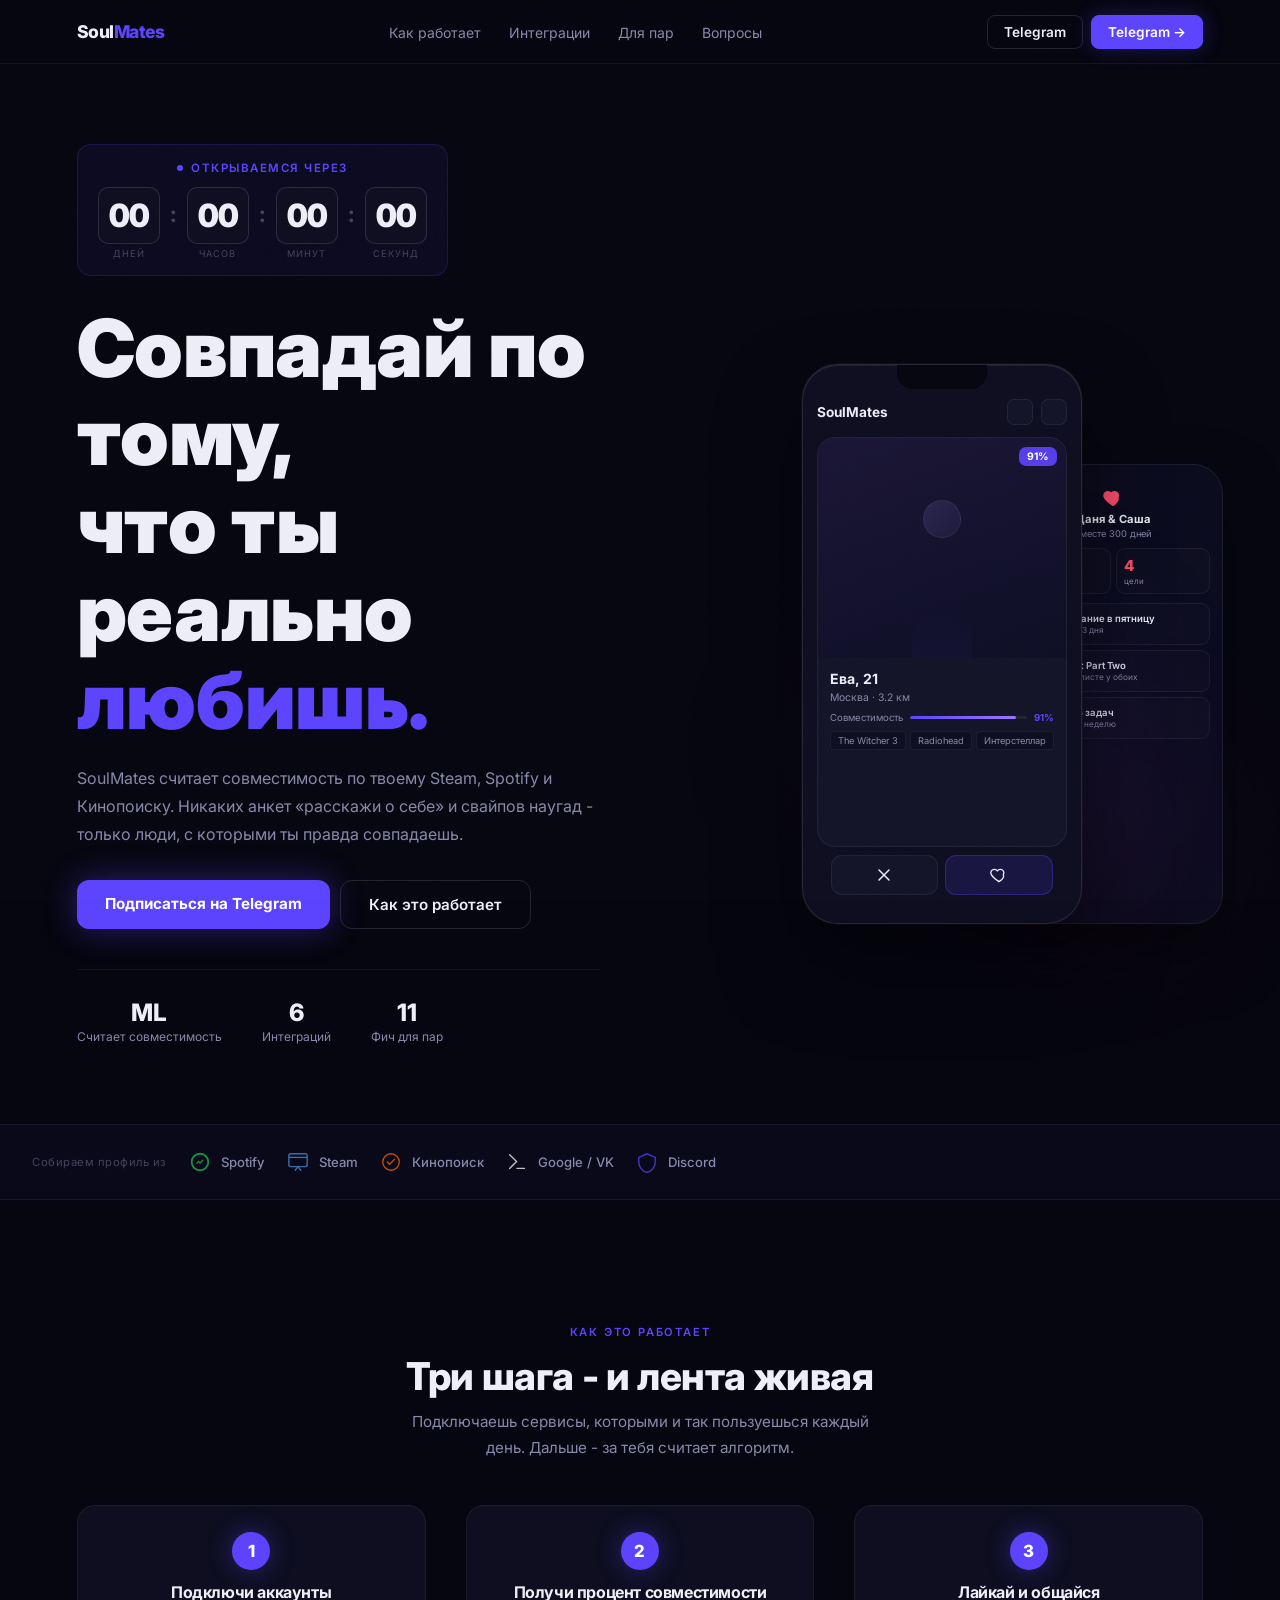
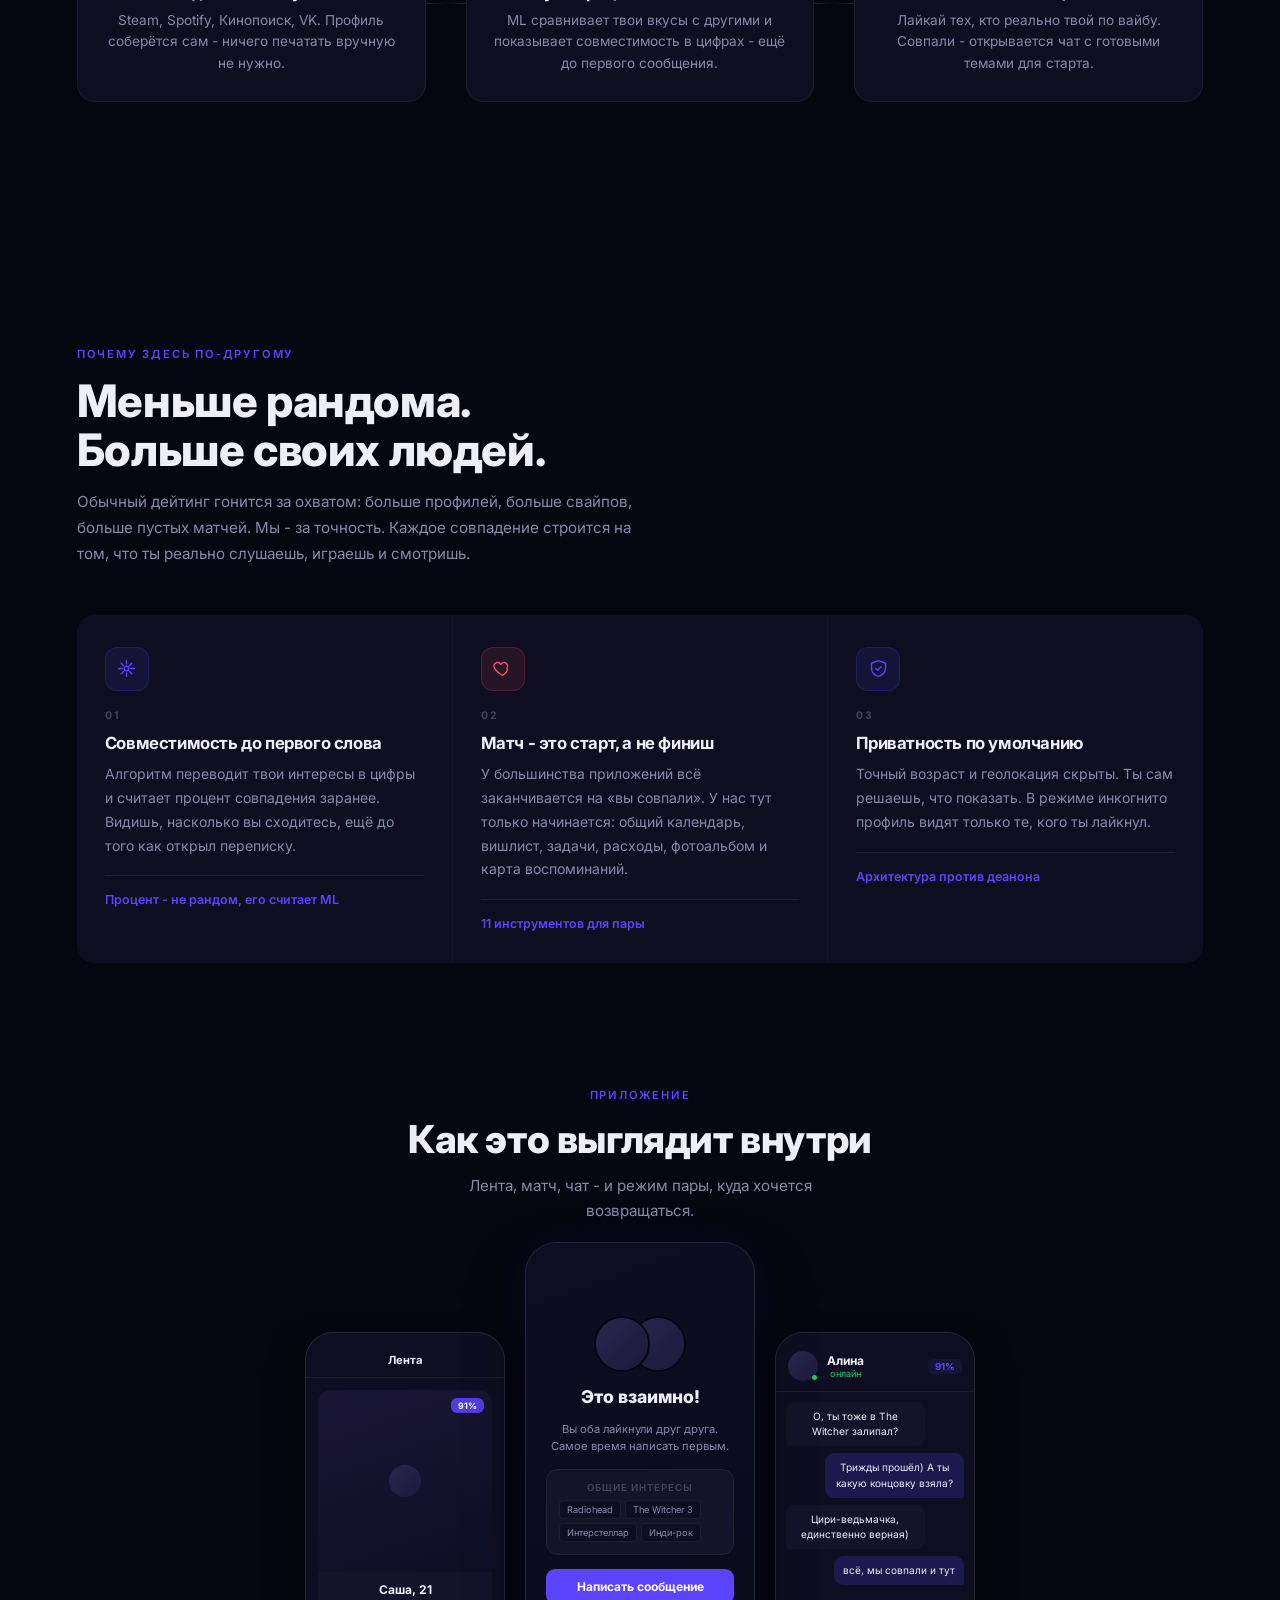
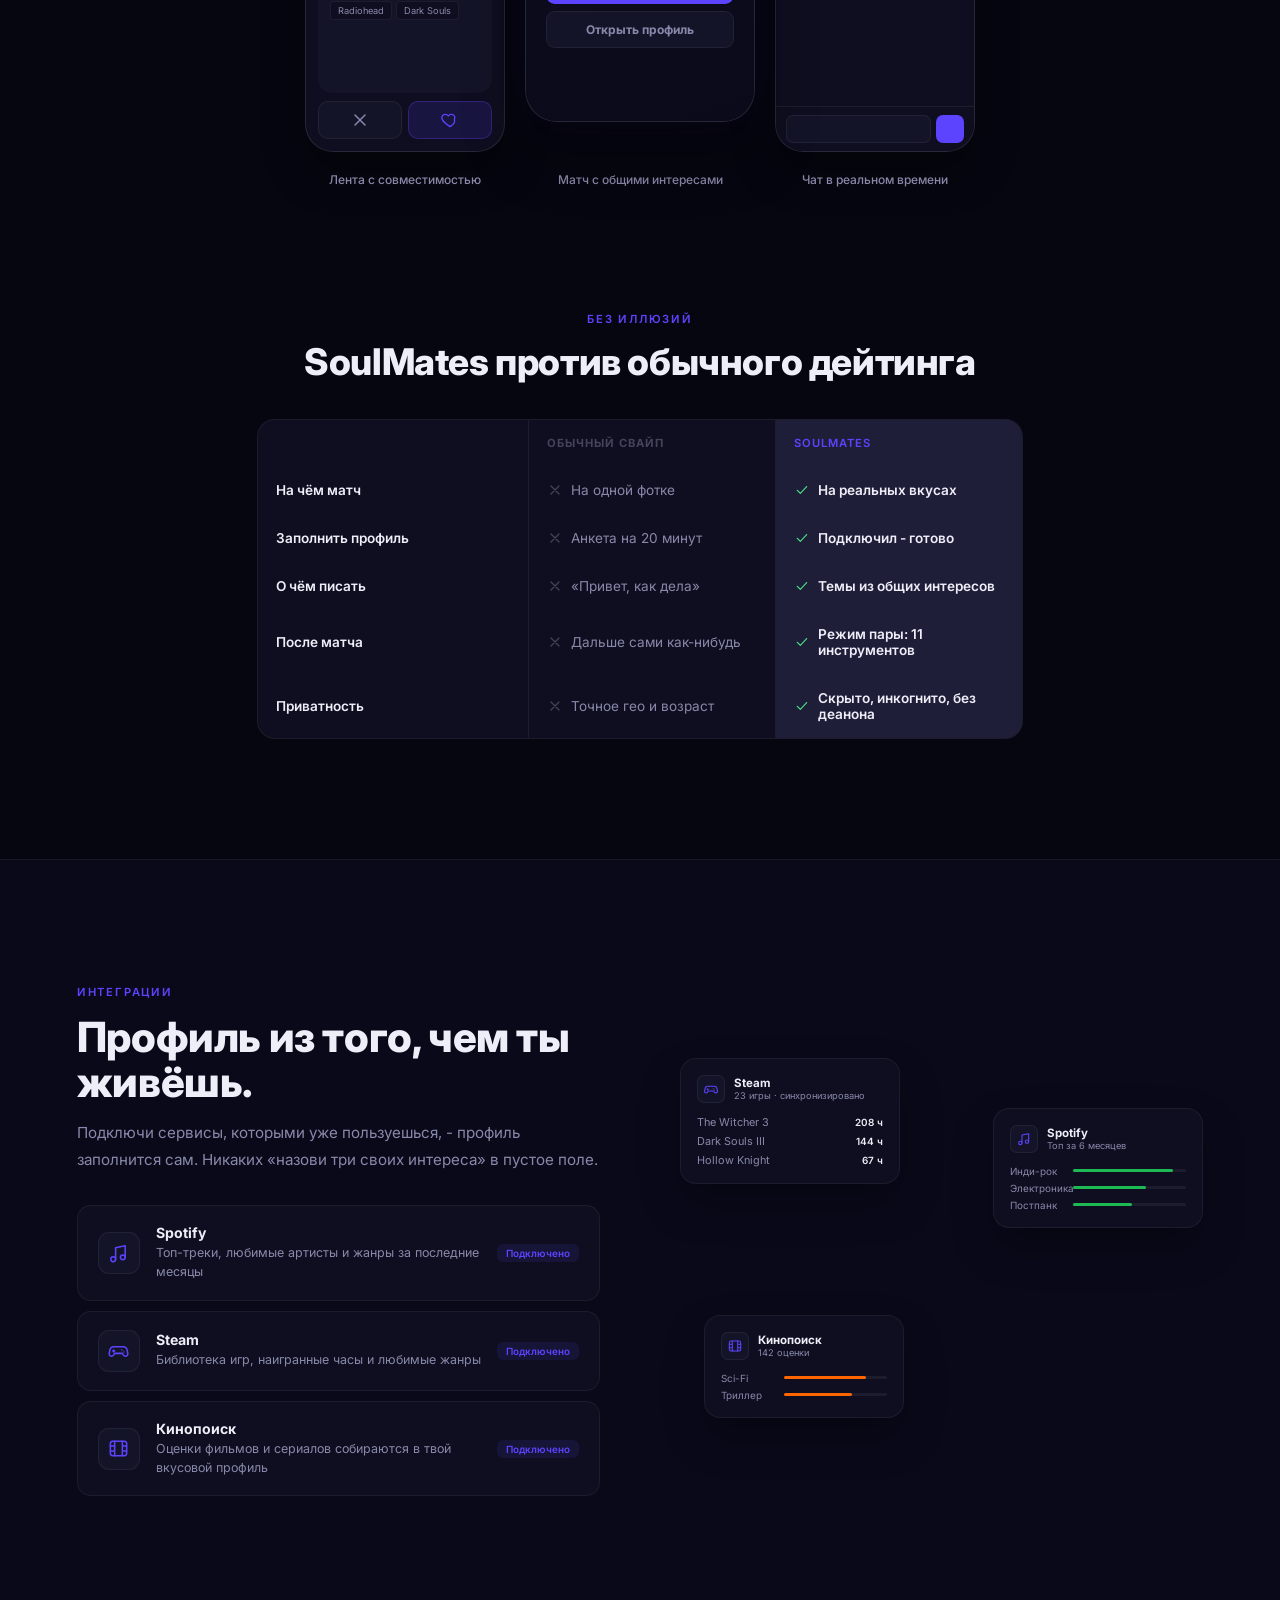
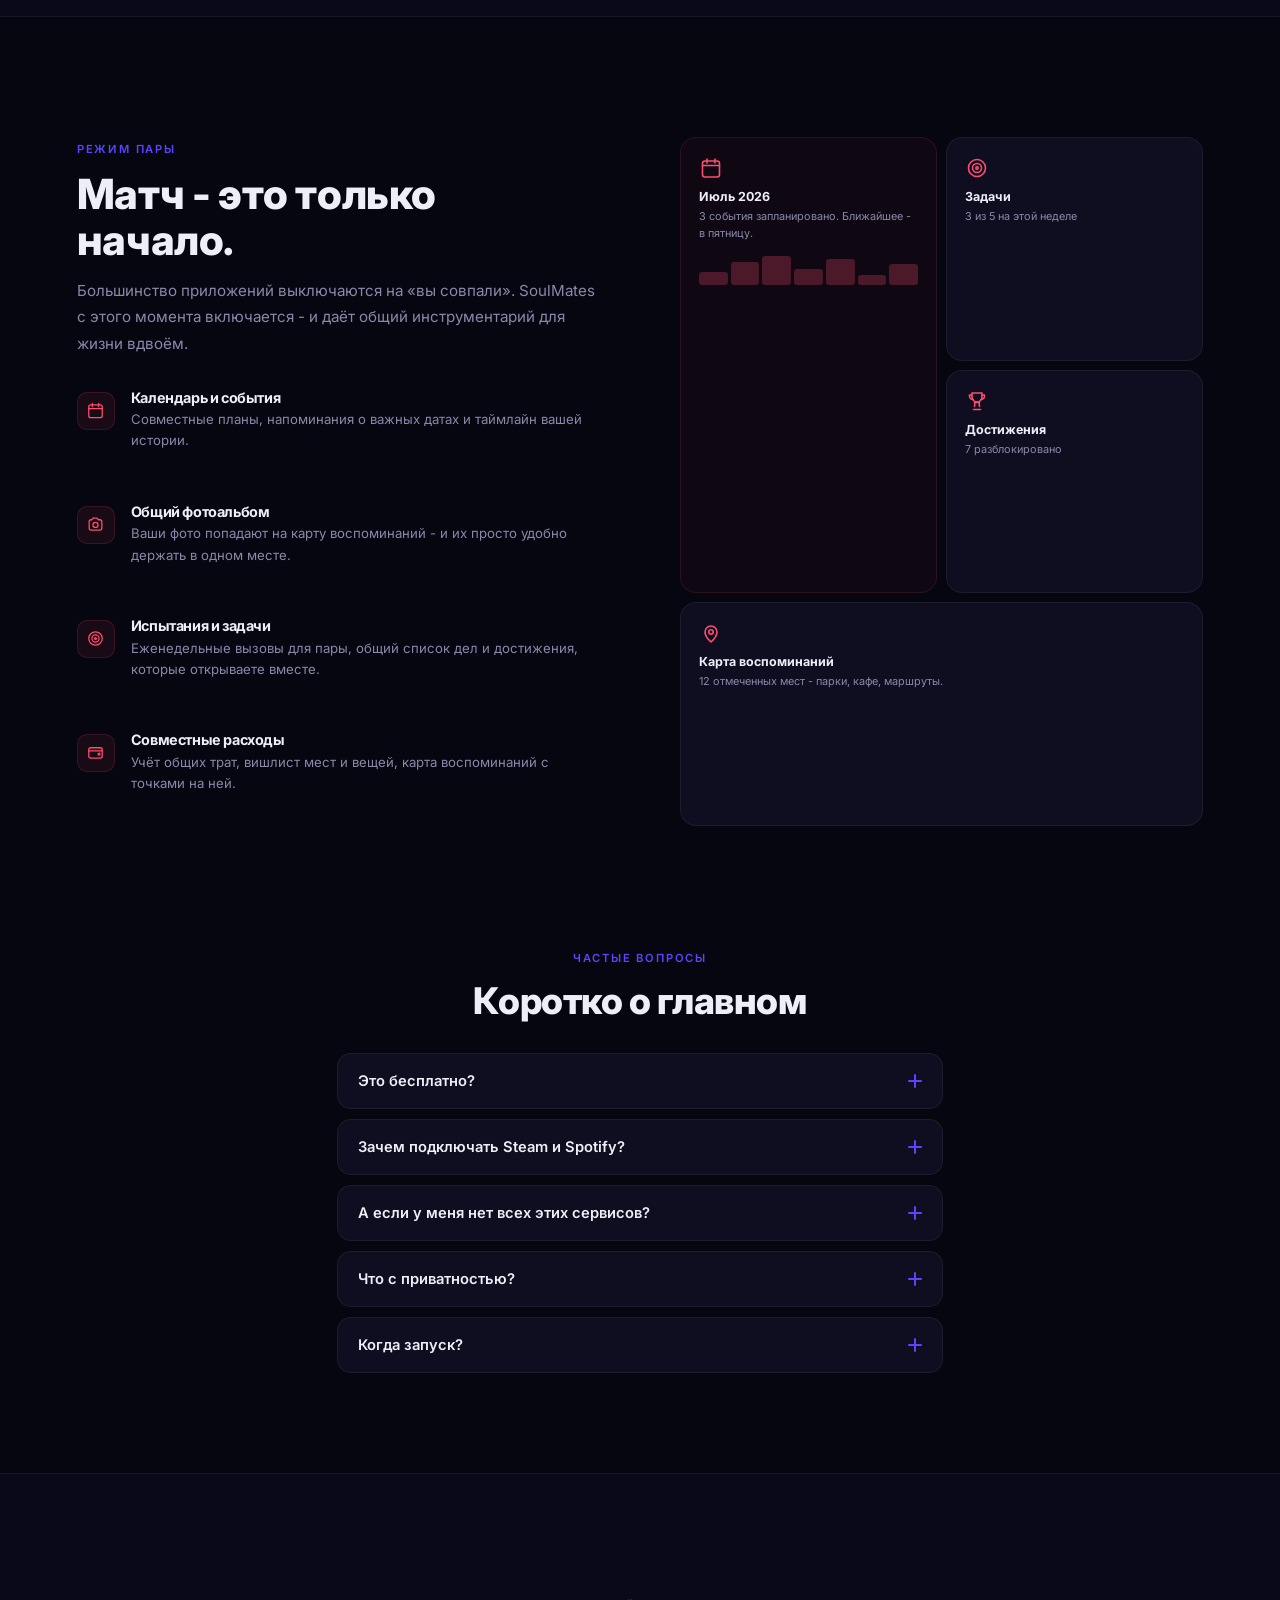
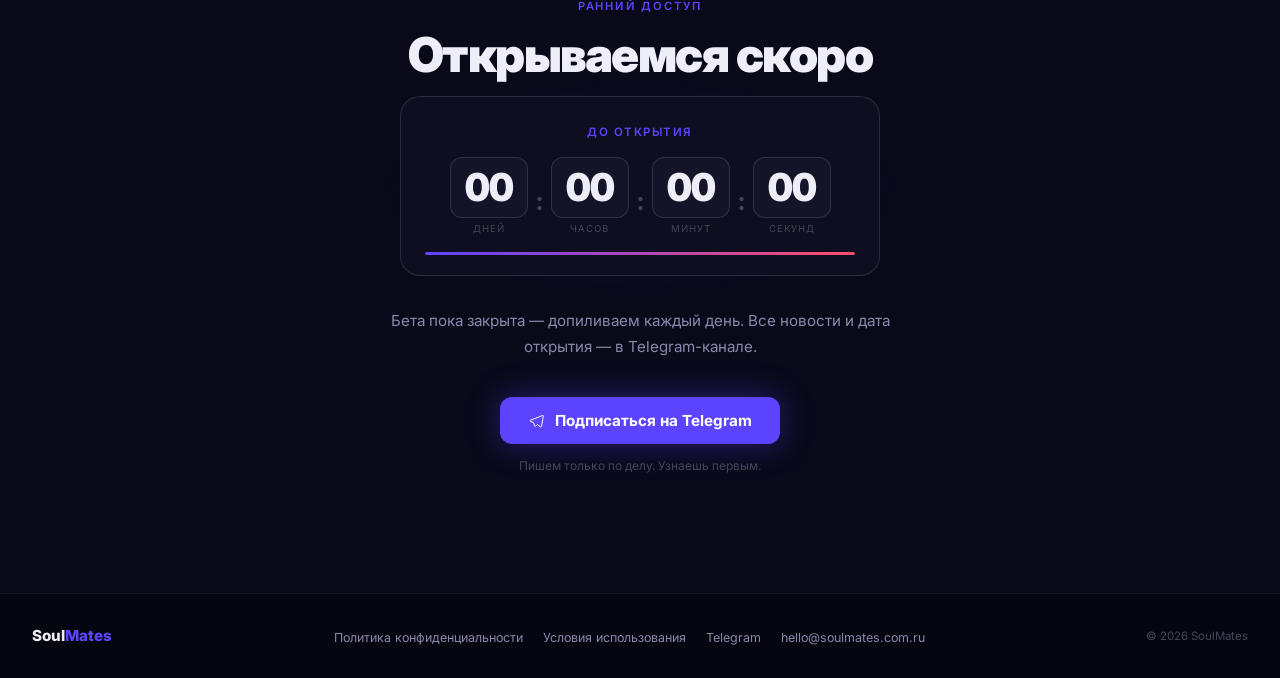
==== commit 459f96af: "Fix on landing" ====
--- a/index.html
+++ b/index.html
@@ -4,10 +4,10 @@
   <meta charset="UTF-8">
   <meta name="viewport" content="width=device-width, initial-scale=1.0, viewport-fit=cover">
   <meta name="theme-color" content="#060610">
-  <title>SoulMates — знакомства по вкусам, а не по фоткам</title>
-  <meta name="description" content="SoulMates считает совместимость по твоему Steam, Spotify и Кинопоиску. Без анкет и свайпов наугад — только люди, с которыми ты реально совпадаешь.">
+  <title>SoulMates - знакомства по вкусам, а не по фоткам</title>
+  <meta name="description" content="SoulMates считает совместимость по твоему Steam, Spotify и Кинопоиску. Без анкет и свайпов наугад - только люди, с которыми ты реально совпадаешь.">
   <meta property="og:type" content="website">
-  <meta property="og:title" content="SoulMates — знакомься по вкусам, а не по фоткам">
+  <meta property="og:title" content="SoulMates - знакомься по вкусам, а не по фоткам">
   <meta property="og:description" content="Совместимость по Steam, Spotify и Кинопоиску. Никаких анкет. Никакой лотереи свайпов.">
   <meta property="og:url" content="https://soulmates.com.ru">
   <meta name="twitter:card" content="summary_large_image">
@@ -53,7 +53,7 @@
   </ul>
   <div class="nav-right">
     <a href="https://t.me/soulmates_ru_onboarding" class="btn-sm">Telegram</a>
-    <a href="#waitlist" class="btn-sm btn-accent">Занять место →</a>
+    <a href="https://t.me/soulmates_ru_onboarding" class="btn-sm btn-accent" target="_blank" rel="noopener">Telegram →</a>
   </div>
   <button class="nav-burger" id="navBurger" aria-label="Меню" aria-expanded="false">
     <span></span><span></span><span></span>
@@ -69,7 +69,7 @@
   <div class="nav-mobile-divider"></div>
   <div class="nav-mobile-actions">
     <a href="https://t.me/soulmates_ru_onboarding" onclick="closeNav()">Telegram-канал</a>
-    <a href="#waitlist" class="mob-accent" onclick="closeNav()">Занять место в очереди →</a>
+    <a href="https://t.me/soulmates_ru_onboarding" class="mob-accent" target="_blank" rel="noopener" onclick="closeNav()">Telegram →</a>
   </div>
 </div>
 
@@ -97,11 +97,11 @@
 
       <p class="hero-desc">
         SoulMates считает совместимость по твоему Steam, Spotify и Кинопоиску.
-        Никаких анкет «расскажи о себе» и свайпов наугад — только люди, с которыми ты правда совпадаешь.
+        Никаких анкет «расскажи о себе» и свайпов наугад - только люди, с которыми ты правда совпадаешь.
       </p>
 
       <div class="hero-actions">
-        <a href="#waitlist" class="btn-primary">Занять место в очереди</a>
+        <a href="https://t.me/soulmates_ru_onboarding" class="btn-primary" target="_blank" rel="noopener">Подписаться на Telegram</a>
         <a href="#how" class="btn-outline">Как это работает</a>
       </div>
 
@@ -137,29 +137,78 @@
             </div>
           </div>
 
-          <div class="feed-card">
-            <div class="feed-card-photo">
-              <div class="silhouette-head"></div>
-              <div class="silhouette-body"></div>
-              <div class="compat-badge">91% совпадение</div>
-            </div>
-            <div class="feed-card-info">
-              <div class="feed-name">Алина, 21</div>
-              <div class="feed-location">Москва · 3.2 км</div>
-              <div class="compat-row">
-                <div class="compat-label">Совместимость</div>
-                <div class="compat-bar-wrap"><div class="compat-bar-fill"></div></div>
-                <div class="compat-pct">91%</div>
-              </div>
-              <div class="interest-chips">
-                <div class="chip">The Witcher 3</div>
-                <div class="chip">Radiohead</div>
-                <div class="chip">Интерстеллар</div>
-              </div>
-            </div>
-          </div>
-
-          <div class="feed-actions">
+          <!-- Swipeable card stack: back → mid → front -->
+          <div class="feed-stack" id="heroStack">
+            <div class="feed-card fc-b2">
+              <div class="feed-card-photo" style="background:linear-gradient(160deg,#1a2535,#0e1825);">
+                <div class="silhouette-head"></div>
+                <div class="silhouette-body"></div>
+                <div class="compat-badge">79%</div>
+                <div class="swipe-stamp stamp-like">ЛАЙК</div>
+                <div class="swipe-stamp stamp-nope">МИМО</div>
+              </div>
+              <div class="feed-card-info">
+                <div class="feed-name">Варя, 22</div>
+                <div class="feed-location">Москва · 4.1 км</div>
+                <div class="compat-row">
+                  <div class="compat-label">Совместимость</div>
+                  <div class="compat-bar-wrap"><div class="compat-bar-fill" style="width:79%"></div></div>
+                  <div class="compat-pct">79%</div>
+                </div>
+                <div class="interest-chips">
+                  <div class="chip">Кс2</div>
+                  <div class="chip">Танцы</div>
+                </div>
+              </div>
+            </div>
+            <div class="feed-card fc-b1">
+              <div class="feed-card-photo" style="background:linear-gradient(160deg,#251535,#180e25);">
+                <div class="silhouette-head"></div>
+                <div class="silhouette-body"></div>
+                <div class="compat-badge">87%</div>
+                <div class="swipe-stamp stamp-like">ЛАЙК</div>
+                <div class="swipe-stamp stamp-nope">МИМО</div>
+              </div>
+              <div class="feed-card-info">
+                <div class="feed-name">Адель, 19</div>
+                <div class="feed-location">Москва · 1.8 км</div>
+                <div class="compat-row">
+                  <div class="compat-label">Совместимость</div>
+                  <div class="compat-bar-wrap"><div class="compat-bar-fill" style="width:87%"></div></div>
+                  <div class="compat-pct">87%</div>
+                </div>
+                <div class="interest-chips">
+                  <div class="chip">Hollow Knight</div>
+                  <div class="chip">Tame Impala</div>
+                </div>
+              </div>
+            </div>
+            <div class="feed-card fc-front">
+              <div class="feed-card-photo">
+                <div class="silhouette-head"></div>
+                <div class="silhouette-body"></div>
+                <div class="compat-badge">91%</div>
+                <div class="swipe-stamp stamp-like">ЛАЙК</div>
+                <div class="swipe-stamp stamp-nope">МИМО</div>
+              </div>
+              <div class="feed-card-info">
+                <div class="feed-name">Ева, 21</div>
+                <div class="feed-location">Москва · 3.2 км</div>
+                <div class="compat-row">
+                  <div class="compat-label">Совместимость</div>
+                  <div class="compat-bar-wrap"><div class="compat-bar-fill"></div></div>
+                  <div class="compat-pct">91%</div>
+                </div>
+                <div class="interest-chips">
+                  <div class="chip">The Witcher 3</div>
+                  <div class="chip">Radiohead</div>
+                  <div class="chip">Интерстеллар</div>
+                </div>
+              </div>
+            </div>
+          </div>
+
+          <div class="feed-actions" id="heroActions">
             <div class="action-btn skip"><svg class="ic"><use href="#i-x"/></svg></div>
             <div class="action-btn like"><svg class="ic"><use href="#i-heart"/></svg></div>
           </div>
@@ -171,8 +220,8 @@
         <div class="couple-screen">
           <div class="couple-header">
             <div class="couple-hearts"><svg class="ic"><use href="#i-heart"/></svg></div>
-            <div class="couple-names">Макс &amp; Алина</div>
-            <div class="couple-since">вместе 47 дней</div>
+            <div class="couple-names">Даня &amp; Саша</div>
+            <div class="couple-since">вместе 300 дней</div>
           </div>
 
           <div class="couple-stats">
@@ -262,7 +311,7 @@
           <path d="M12 3L3 7v5c0 5.25 3.75 10.15 9 11.35C17.25 22.15 21 17.25 21 12V7l-9-4z" stroke="#5c44ff" stroke-width="1.5"/>
         </svg>
       </div>
-      YooKassa
+      Discord
     </div>
   </div>
 </div>
@@ -271,27 +320,27 @@
 <section class="how" id="how">
   <div class="how-header reveal">
     <div class="tag">Как это работает</div>
-    <h2>Три шага — и лента живая</h2>
-    <p>Подключаешь сервисы, которыми и так пользуешься каждый день. Дальше — за тебя считает алгоритм.</p>
+    <h2>Три шага - и лента живая</h2>
+    <p>Подключаешь сервисы, которыми и так пользуешься каждый день. Дальше - за тебя считает алгоритм.</p>
   </div>
 
   <div class="how-steps reveal">
     <div class="how-step">
       <div class="how-num">1</div>
       <h3>Подключи аккаунты</h3>
-      <p>Steam, Spotify, Кинопоиск, VK. Профиль соберётся сам — ничего печатать вручную не нужно.</p>
+      <p>Steam, Spotify, Кинопоиск, VK. Профиль соберётся сам - ничего печатать вручную не нужно.</p>
     </div>
     <div class="how-line"></div>
     <div class="how-step">
       <div class="how-num">2</div>
-      <h3>Получи свой процент</h3>
-      <p>ML сравнивает твои вкусы с другими и показывает совместимость в цифрах — ещё до первого сообщения.</p>
+      <h3>Получи процент совместимости</h3>
+      <p>ML сравнивает твои вкусы с другими и показывает совместимость в цифрах - ещё до первого сообщения.</p>
     </div>
     <div class="how-line"></div>
     <div class="how-step">
       <div class="how-num">3</div>
-      <h3>Совпадай и общайся</h3>
-      <p>Лайкай тех, кто реально твой по вайбу. Совпали — открывается чат с готовыми темами для старта.</p>
+      <h3>Лайкай и общайся</h3>
+      <p>Лайкай тех, кто реально твой по вайбу. Совпали - открывается чат с готовыми темами для старта.</p>
     </div>
   </div>
 </section>
@@ -305,7 +354,7 @@
     </div>
     <p>
       Обычный дейтинг гонится за охватом: больше профилей, больше свайпов, больше пустых матчей.
-      Мы — за точность. Каждое совпадение строится на том, что ты реально слушаешь, играешь и смотришь.
+      Мы - за точность. Каждое совпадение строится на том, что ты реально слушаешь, играешь и смотришь.
     </p>
   </div>
 
@@ -318,12 +367,12 @@
         Алгоритм переводит твои интересы в цифры и считает процент совпадения заранее.
         Видишь, насколько вы сходитесь, ещё до того как открыл переписку.
       </p>
-      <div class="feature-highlight">Процент — не рандом, его считает ML</div>
+      <div class="feature-highlight">Процент - не рандом, его считает ML</div>
     </div>
     <div class="feature">
       <div class="feature-ic"><svg class="ic"><use href="#i-heart"/></svg></div>
       <div class="feature-num">02</div>
-      <h3>Матч — это старт, а не финиш</h3>
+      <h3>Матч - это старт, а не финиш</h3>
       <p>
         У большинства приложений всё заканчивается на «вы совпали». У нас тут только начинается:
         общий календарь, вишлист, задачи, расходы, фотоальбом и карта воспоминаний.
@@ -348,7 +397,7 @@
   <div class="screens-header reveal">
     <div class="tag">Приложение</div>
     <h2>Как это выглядит внутри</h2>
-    <p>Лента, матч, чат — и режим пары, куда хочется возвращаться.</p>
+    <p>Лента, матч, чат - и режим пары, куда хочется возвращаться.</p>
   </div>
 
   <div class="screens-row reveal">
@@ -366,7 +415,7 @@
                 <div style="position:absolute;top:8px;right:8px;background:rgba(92,68,255,0.85);border-radius:6px;padding:2px 7px;font-size:0.55rem;font-weight:700;color:#fff;">91%</div>
               </div>
               <div style="padding:10px 12px;">
-                <div style="font-size:0.75rem;font-weight:700;color:var(--text);margin-bottom:4px;">Алина, 21</div>
+                <div style="font-size:0.75rem;font-weight:700;color:var(--text);margin-bottom:4px;">Саша, 21</div>
                 <div style="display:flex;gap:4px;flex-wrap:wrap;">
                   <div class="chip">Radiohead</div>
                   <div class="chip">Dark Souls</div>
@@ -462,7 +511,7 @@
     <div class="compare-row">
       <div class="compare-feat">Заполнить профиль</div>
       <div class="compare-them"><svg class="ic neg"><use href="#i-x"/></svg> Анкета на 20 минут</div>
-      <div class="compare-us"><svg class="ic pos"><use href="#i-check"/></svg> Подключил — готово</div>
+      <div class="compare-us"><svg class="ic pos"><use href="#i-check"/></svg> Подключил - готово</div>
     </div>
     <div class="compare-row">
       <div class="compare-feat">О чём писать</div>
@@ -490,7 +539,7 @@
         <div class="tag">Интеграции</div>
         <h2>Профиль из того, чем ты живёшь.</h2>
         <p>
-          Подключи сервисы, которыми уже пользуешься, — профиль заполнится сам.
+          Подключи сервисы, которыми уже пользуешься, - профиль заполнится сам.
           Никаких «назови три своих интереса» в пустое поле.
         </p>
 
@@ -594,9 +643,9 @@
   <div class="couples-layout">
     <div class="couples-copy reveal">
       <div class="tag">Режим пары</div>
-      <h2>Матч — это только начало.</h2>
+      <h2>Матч - это только начало.</h2>
       <p>
-        Большинство приложений выключаются на «вы совпали». SoulMates с этого момента включается —
+        Большинство приложений выключаются на «вы совпали». SoulMates с этого момента включается -
         и даёт общий инструментарий для жизни вдвоём.
       </p>
 
@@ -612,7 +661,7 @@
           <div class="couples-feat-icon"><svg class="ic"><use href="#i-camera"/></svg></div>
           <div>
             <h4>Общий фотоальбом</h4>
-            <p>Ваши фото попадают на карту воспоминаний — и их просто удобно держать в одном месте.</p>
+            <p>Ваши фото попадают на карту воспоминаний - и их просто удобно держать в одном месте.</p>
           </div>
         </div>
         <div class="couples-feat">
@@ -636,7 +685,7 @@
       <div class="cg-tile pink-tint tall">
         <div class="cg-icon"><svg class="ic"><use href="#i-calendar"/></svg></div>
         <div class="cg-title">Июль 2026</div>
-        <div class="cg-desc">3 события запланировано. Ближайшее — в пятницу.</div>
+        <div class="cg-desc">3 события запланировано. Ближайшее - в пятницу.</div>
         <div class="cg-mini-chart">
           <div class="cg-bar" style="height:40%;"></div>
           <div class="cg-bar" style="height:70%;"></div>
@@ -660,7 +709,7 @@
       <div class="cg-tile" style="grid-column:span 2;">
         <div class="cg-icon"><svg class="ic"><use href="#i-map"/></svg></div>
         <div class="cg-title">Карта воспоминаний</div>
-        <div class="cg-desc">12 отмеченных мест — парки, кафе, маршруты.</div>
+        <div class="cg-desc">12 отмеченных мест - парки, кафе, маршруты.</div>
       </div>
     </div>
   </div>
@@ -675,15 +724,15 @@
   <div class="faq-list reveal">
     <details class="faq-item">
       <summary>Это бесплатно?<span class="faq-plus"></span></summary>
-      <p>Да. Базовый SoulMates бесплатный: лента, матчи, чат и совместимость. Premium добавляет инкогнито, расширенные фильтры и фишки для пар — но без него всё работает.</p>
+      <p>Да. Базовый SoulMates бесплатный: лента, матчи, чат и совместимость. Premium добавляет инкогнито, расширенные фильтры и фишки для пар - но без него всё работает.</p>
     </details>
     <details class="faq-item">
       <summary>Зачем подключать Steam и Spotify?<span class="faq-plus"></span></summary>
-      <p>Чтобы профиль собрался сам и совместимость считалась по реальным вкусам, а не по тому, что ты написал ради красоты. Данные используются только для подбора — публично видно ровно столько, сколько ты разрешишь.</p>
+      <p>Чтобы профиль собрался сам и совместимость считалась по реальным вкусам, а не по тому, что ты написал ради красоты. Данные используются только для подбора - публично видно ровно столько, сколько ты разрешишь.</p>
     </details>
     <details class="faq-item">
       <summary>А если у меня нет всех этих сервисов?<span class="faq-plus"></span></summary>
-      <p>Достаточно одного. Чем больше подключишь, тем точнее процент — но даже один аккаунт уже лучше пустой анкеты.</p>
+      <p>Достаточно одного. Чем больше подключишь, тем точнее процент - но даже один аккаунт уже лучше пустой анкеты.</p>
     </details>
     <details class="faq-item">
       <summary>Что с приватностью?<span class="faq-plus"></span></summary>
@@ -691,22 +740,21 @@
     </details>
     <details class="faq-item">
       <summary>Когда запуск?<span class="faq-plus"></span></summary>
-      <p>Скоро — таймер наверху и внизу показывает обратный отсчёт. Кто в очереди, тот заходит первым. Все новости — в <a href="https://t.me/soulmates_ru_onboarding">Telegram-канале</a>.</p>
+      <p>Скоро - таймер наверху и внизу показывает обратный отсчёт. Кто в очереди, тот заходит первым. Все новости - в <a href="https://t.me/soulmates_ru_onboarding">Telegram-канале</a>.</p>
     </details>
   </div>
 </section>
 
-<!-- CTA / WAITLIST -->
+<!-- CTA -->
 <section class="cta-section" id="waitlist">
   <div class="cta-inner reveal">
     <div class="tag">Ранний доступ</div>
-    <h2>Залетай в очередь</h2>
-
-    <!-- ТАЙМЕР -->
+    <h2>Открываемся скоро</h2>
+
     <div class="timer-wrapper">
       <div class="timer-glow"></div>
       <div class="timer-content">
-        <span class="timer-label">Открываемся через</span>
+        <span class="timer-label">До открытия</span>
         <div class="timer" id="countdown">
           <div class="timer-item">
             <span class="timer-value" id="days">00</span>
@@ -735,33 +783,14 @@
     </div>
 
     <p class="cta-lead">
-      Бета пока закрыта — допиливаем продукт каждый день. Оставь почту, чтобы зайти одним из первых,
-      и забери место в очереди.
+      Бета пока закрыта — допиливаем каждый день. Все новости и дата открытия — в Telegram-канале.
     </p>
 
-    <!-- Waitlist form -->
-    <form class="waitlist-form" id="wlForm" novalidate>
-      <input type="email" class="waitlist-input" id="wlEmail" placeholder="твоя@почта.ру" autocomplete="email" required>
-      <button type="submit" class="btn-primary">Занять место</button>
-    </form>
-    <div class="cta-note" id="wlNote">Без спама. Только письмо «мы открылись».</div>
-
-    <!-- Success / referral state -->
-    <div class="wl-success" id="wlSuccess" hidden>
-      <div class="wl-badge"><svg class="ic"><use href="#i-check"/></svg> Ты в очереди</div>
-      <div class="wl-position">Твоё место&nbsp;— <span id="wlPos">#0000</span></div>
-      <p class="wl-share-copy">Зови друзей — за каждого поднимаешься в очереди и заходишь раньше.</p>
-      <div class="wl-share">
-        <a class="wl-share-btn tg" id="shareTg" target="_blank" rel="noopener"><svg class="ic"><use href="#i-tg"/></svg> Telegram</a>
-        <a class="wl-share-btn vk" id="shareVk" target="_blank" rel="noopener"><svg class="ic"><use href="#i-vk"/></svg> VK</a>
-        <button type="button" class="wl-share-btn link" id="shareCopy"><svg class="ic"><use href="#i-link"/></svg> <span id="copyLabel">Копировать ссылку</span></button>
-      </div>
-    </div>
-
-    <div class="social-proof">
-      <div class="sp-avatars"><span></span><span></span><span></span><span></span></div>
-      <span class="sp-text"><strong id="spCount">1 248</strong> уже заняли место в очереди</span>
-    </div>
+    <a href="https://t.me/soulmates_ru_onboarding" class="btn-primary cta-tg-btn" target="_blank" rel="noopener">
+      <svg class="ic" style="width:1.1em;height:1.1em"><use href="#i-tg"/></svg>
+      Подписаться на Telegram
+    </a>
+    <div class="cta-note">Пишем только по делу. Узнаешь первым.</div>
   </div>
 </section>
 
@@ -858,69 +887,78 @@
     setInterval(tick, 1000);
   })();
 
-  /* ── Waitlist + referral virality (client-side) ── */
+
+  /* ── Hero phone: card swipe + 3D tilt ── */
   (function () {
-    const form    = document.getElementById('wlForm');
-    const note    = document.getElementById('wlNote');
-    const success = document.getElementById('wlSuccess');
-    const posEl   = document.getElementById('wlPos');
-    const spCount = document.getElementById('spCount');
-    if (!form) return;
-
-    const KEY = 'sm_waitlist';
-    const SHARE_TEXT = 'Нашёл дейтинг, который считает совместимость по Steam, Spotify и Кинопоиску 👀 Залетай в очередь:';
-    const SHARE_URL  = 'https://soulmates.com.ru';
-
-    // Social-proof counter that drifts up a little over time (cosmetic)
-    function liveCount() {
-      const base = 1248;
-      const drift = Math.floor((Date.now() - Date.UTC(2026,5,25)) / 36e5); // +1/hour
-      return base + Math.max(0, drift);
+    const stack   = document.getElementById('heroStack');
+    const actions = document.getElementById('heroActions');
+    if (!stack || !actions) return;
+
+    const skipBtn = actions.querySelector('.action-btn.skip');
+    const likeBtn = actions.querySelector('.action-btn.like');
+
+    // DOM order: [fc-b2, fc-b1, fc-front] → reverse → [front, mid, back]
+    let pos = Array.from(stack.querySelectorAll('.feed-card')).reverse();
+    let busy = false;
+
+    function stamps(card) {
+      return { like: card.querySelector('.stamp-like'), nope: card.querySelector('.stamp-nope') };
     }
-    if (spCount) spCount.textContent = liveCount().toLocaleString('ru-RU');
-
-    function showSuccess(pos) {
-      form.hidden = true;
-      note.hidden = true;
-      success.hidden = false;
-      posEl.textContent = '#' + String(pos).padStart(4, '0');
-
-      const url = encodeURIComponent(SHARE_URL);
-      const txt = encodeURIComponent(SHARE_TEXT);
-      document.getElementById('shareTg').href = `https://t.me/share/url?url=${url}&text=${txt}`;
-      document.getElementById('shareVk').href = `https://vk.com/share.php?url=${url}&title=${txt}`;
-
-      document.getElementById('shareCopy').addEventListener('click', async () => {
-        const label = document.getElementById('copyLabel');
-        try {
-          await navigator.clipboard.writeText(SHARE_URL);
-          label.textContent = 'Скопировано ✓';
-        } catch (_) {
-          label.textContent = SHARE_URL;
-        }
-        setTimeout(() => { label.textContent = 'Копировать ссылку'; }, 2000);
+
+    function swipe(dir) {
+      if (busy) return;
+      busy = true;
+      const [front, mid, back] = pos;
+      const s = stamps(front);
+      if (s.like) s.like.style.opacity = '0';
+      if (s.nope) s.nope.style.opacity = '0';
+
+      front.classList.replace('fc-front', dir === 'right' ? 'fc-exit-r' : 'fc-exit-l');
+      mid.classList.replace('fc-b1', 'fc-front');
+      back.classList.replace('fc-b2', 'fc-b1');
+
+      setTimeout(() => {
+        front.classList.remove('fc-exit-r', 'fc-exit-l');
+        front.classList.add('fc-b2');
+        pos = [mid, back, front];
+        busy = false;
+      }, 420);
+    }
+
+    skipBtn.addEventListener('click', () => swipe('left'));
+    likeBtn.addEventListener('click', () => swipe('right'));
+
+    // Stamp preview on hover (desktop only)
+    if (window.matchMedia('(hover:hover)').matches) {
+      likeBtn.addEventListener('mouseenter', () => { const s = stamps(pos[0]); if (s.like) s.like.style.opacity = '1'; });
+      likeBtn.addEventListener('mouseleave', () => { const s = stamps(pos[0]); if (s.like) s.like.style.opacity = '0'; });
+      skipBtn.addEventListener('mouseenter', () => { const s = stamps(pos[0]); if (s.nope) s.nope.style.opacity = '1'; });
+      skipBtn.addEventListener('mouseleave', () => { const s = stamps(pos[0]); if (s.nope) s.nope.style.opacity = '0'; });
+    }
+
+    // 3D tilt on hover (desktop fine pointer only)
+    const heroVisual = document.querySelector('.hero-visual');
+    const phone = heroVisual && heroVisual.querySelector('.phone');
+    if (phone && window.matchMedia('(hover:hover) and (pointer:fine)').matches) {
+      heroVisual.addEventListener('mouseenter', () => {
+        phone.style.animationPlayState = 'paused';
+      });
+      heroVisual.addEventListener('mousemove', (e) => {
+        const r = heroVisual.getBoundingClientRect();
+        const x = ((e.clientX - r.left) / r.width  - 0.5) * 14;
+        const y = ((e.clientY - r.top)  / r.height - 0.5) * -9;
+        phone.style.transform   = `perspective(900px) rotateY(${x}deg) rotateX(${y}deg)`;
+        phone.style.transition  = 'transform 0.1s ease-out';
+      });
+      heroVisual.addEventListener('mouseleave', () => {
+        phone.style.transform   = '';
+        phone.style.transition  = 'transform 0.55s ease-out';
+        setTimeout(() => {
+          phone.style.animationPlayState = '';
+          phone.style.transition = '';
+        }, 560);
       });
     }
-
-    // Restore prior signup
-    try {
-      const saved = JSON.parse(localStorage.getItem(KEY) || 'null');
-      if (saved && saved.pos) showSuccess(saved.pos);
-    } catch (_) {}
-
-    form.addEventListener('submit', e => {
-      e.preventDefault();
-      const email = document.getElementById('wlEmail').value.trim();
-      if (!/^[^\s@]+@[^\s@]+\.[^\s@]+$/.test(email)) {
-        note.hidden = false;
-        note.textContent = 'Похоже, в почте опечатка — проверь ещё раз.';
-        note.style.color = 'var(--pink)';
-        return;
-      }
-      const pos = (liveCount() % 900) + 100 + Math.floor(Math.random() * 60); // friendly 3-digit-ish
-      try { localStorage.setItem(KEY, JSON.stringify({ email, pos, ts: Date.now() })); } catch (_) {}
-      showSuccess(pos);
-    });
   })();
 </script>
 
--- a/style.css
+++ b/style.css
@@ -1,5 +1,5 @@
 /* ─────────────────────────────────────────
-   SoulMates Landing — style.css
+   SoulMates Landing - style.css
    Mobile-first. Breakpoints: 640 / 1024 / 1280
    ───────────────────────────────────────── */
 
@@ -91,12 +91,12 @@
 }
 .logo span { color: var(--accent); }
 
-/* Desktop nav links — hidden on mobile */
+/* Desktop nav links - hidden on mobile */
 .nav-center { display: none; gap: 28px; list-style: none; }
 .nav-center a { color: var(--sub); font-size: 0.875rem; text-decoration: none; transition: color 0.15s; }
 .nav-center a:hover { color: var(--text); }
 
-/* Desktop nav-right — hidden on mobile */
+/* Desktop nav-right - hidden on mobile */
 .nav-right { display: none; gap: 8px; align-items: center; }
 
 /* Hamburger */
@@ -353,7 +353,7 @@
 .action-btn.skip { background: var(--surface2); }
 .action-btn.like { background: rgba(92,68,255,0.15); border-color: rgba(92,68,255,0.3); }
 
-/* Secondary phone — hidden on mobile */
+/* Secondary phone - hidden on mobile */
 .phone-secondary {
   display: none;
   width: 200px; height: 420px; position: absolute;
@@ -485,7 +485,7 @@
 .int-desc   { font-size: 0.78rem; color: var(--sub); line-height: 1.5; }
 .int-status { font-size: 0.62rem; font-weight: 600; padding: 3px 9px; border-radius: 6px; background: rgba(92,68,255,0.1); color: var(--accent); flex-shrink: 0; }
 
-/* Data cards visual — hidden on mobile */
+/* Data cards visual - hidden on mobile */
 .integrations-visual { display: none; position: relative; height: 360px; }
 .data-card         { position: absolute; background: var(--surface); border: 1px solid var(--border); border-radius: 16px; padding: 16px; box-shadow: 0 20px 40px rgba(0,0,0,0.3); }
 .data-card-steam   { width: 220px; left: 0; top: 0; }
@@ -665,55 +665,11 @@
 .faq-item a:hover { text-decoration: underline; }
 
 /* ─────────────────────────────────────────
-   WAITLIST — referral / virality
-   ───────────────────────────────────────── */
-.cta-lead { color: var(--sub); font-size: 0.95rem; line-height: 1.75; margin-bottom: 24px; }
-.waitlist-form { display: flex; flex-direction: column; gap: 10px; margin-bottom: 12px; max-width: 420px; margin-left: auto; margin-right: auto; }
-
-.wl-success { animation: fadeUp 0.4s ease both; }
-.wl-badge {
-  display: inline-flex; align-items: center; gap: 7px;
-  background: rgba(74,222,128,0.12); color: #4ade80;
-  border: 1px solid rgba(74,222,128,0.3); border-radius: 999px;
-  padding: 7px 16px; font-size: 0.8rem; font-weight: 700; margin-bottom: 16px;
-}
-.wl-badge .ic { width: 16px; height: 16px; }
-.wl-position { font-size: 1.5rem; font-weight: 900; color: var(--text); margin-bottom: 8px; }
-.wl-position span { color: var(--accent); }
-.wl-share-copy { font-size: 0.88rem; color: var(--sub); margin-bottom: 18px; line-height: 1.6; }
-.wl-share { display: flex; gap: 8px; justify-content: center; flex-wrap: wrap; }
-.wl-share-btn {
-  display: inline-flex; align-items: center; gap: 7px;
-  padding: 10px 16px; border-radius: 10px; cursor: pointer;
-  font-size: 0.82rem; font-weight: 600; text-decoration: none;
-  border: 1px solid var(--border2); color: var(--text);
-  background: var(--surface); font-family: inherit;
-  transition: transform 0.15s, background 0.15s, border-color 0.15s;
-}
-.wl-share-btn:hover { transform: translateY(-2px); }
-.wl-share-btn .ic { width: 17px; height: 17px; }
-.wl-share-btn.tg:hover { border-color: #2aabee; color: #2aabee; }
-.wl-share-btn.vk:hover { border-color: #4a76a8; color: #6a9bd8; }
-.wl-share-btn.link:hover { border-color: var(--accent); color: var(--accent); }
-
-/* Social proof */
-.social-proof {
-  display: flex; align-items: center; justify-content: center; gap: 12px;
-  margin-top: 28px; padding-top: 24px; border-top: 1px solid var(--border);
-  flex-wrap: wrap;
-}
-.sp-avatars { display: flex; }
-.sp-avatars span {
-  width: 28px; height: 28px; border-radius: 50%; margin-left: -8px;
-  border: 2px solid var(--bg2);
-  background: linear-gradient(135deg, #2a2550, #1c1a3a);
-}
-.sp-avatars span:first-child { margin-left: 0; }
-.sp-avatars span:nth-child(2) { background: linear-gradient(135deg, #3a2540, #2a1a3a); }
-.sp-avatars span:nth-child(3) { background: linear-gradient(135deg, #25303a, #1a242a); }
-.sp-avatars span:nth-child(4) { background: linear-gradient(135deg, #302a25, #2a1f1a); }
-.sp-text { font-size: 0.82rem; color: var(--sub); }
-.sp-text strong { color: var(--text); font-weight: 700; }
+   WAITLIST - referral / virality
+   ───────────────────────────────────────── */
+.cta-lead { color: var(--sub); font-size: 0.95rem; line-height: 1.75; margin-bottom: 28px; }
+.cta-tg-btn { display: inline-flex; align-items: center; gap: 10px; margin-bottom: 14px; }
+
 
 /* ─────────────────────────────────────────
    TABLET  ≥ 640px
@@ -858,3 +814,60 @@
 @media (hover: none) {
   .btn-sm, .nav-mobile a, .wl-share-btn { min-height: 44px; display: inline-flex; align-items: center; justify-content: center; }
 }
+
+/* -----------------------------------------
+   HERO PHONE: CARD STACK + SWIPE
+   ----------------------------------------- */
+.feed-stack {
+  flex: 1; position: relative; overflow: hidden;
+}
+.feed-stack .feed-card {
+  position: absolute; inset: 0;
+  background: var(--surface2); border-radius: 18px;
+  border: 1px solid var(--border); overflow: hidden;
+  transition: transform 0.42s cubic-bezier(.25,1,.35,1), opacity 0.32s ease;
+  will-change: transform;
+  flex: none;
+}
+.fc-b2    { transform: scale(0.87) translateY(18px); z-index: 1; }
+.fc-b1    { transform: scale(0.93) translateY(10px); z-index: 2; }
+.fc-front { transform: scale(1) translateY(0);       z-index: 3; }
+.fc-exit-r {
+  transform: translateX(145%) rotate(22deg) !important;
+  opacity: 0; z-index: 4;
+  transition: transform 0.38s cubic-bezier(.4,0,.6,1), opacity 0.3s !important;
+}
+.fc-exit-l {
+  transform: translateX(-145%) rotate(-22deg) !important;
+  opacity: 0; z-index: 4;
+  transition: transform 0.38s cubic-bezier(.4,0,.6,1), opacity 0.3s !important;
+}
+
+/* LIKE / МИМО stamps */
+.swipe-stamp {
+  position: absolute; top: 12px; z-index: 10;
+  padding: 2px 8px; font-size: 0.58rem; font-weight: 800;
+  letter-spacing: 1.5px; border-radius: 5px; border: 2px solid;
+  opacity: 0; pointer-events: none;
+  transition: opacity 0.14s ease;
+}
+.stamp-like { left: 10px; color: #4ade80; border-color: #4ade80; transform: rotate(-12deg); }
+.stamp-nope { right: 10px; color: var(--pink); border-color: var(--pink); transform: rotate(12deg); }
+
+/* Action button micro-interactions */
+.action-btn {
+  transition: background 0.15s, border-color 0.15s, color 0.15s, transform 0.15s;
+  cursor: pointer;
+}
+.action-btn:active  { transform: scale(0.88); }
+.action-btn.like:hover { background: rgba(74,222,128,0.18); border-color: rgba(74,222,128,0.5); color: #4ade80; }
+.action-btn.skip:hover { background: rgba(255,77,109,0.15); border-color: rgba(255,77,109,0.45); color: var(--pink); }
+
+/* Pulse hint on like button (mobile — no hover) */
+@media (hover: none) {
+  .action-btn.like { animation: pulseHint 3s ease-in-out 2s 2; }
+}
+@keyframes pulseHint {
+  0%,100% { box-shadow: none; }
+  50%      { box-shadow: 0 0 0 5px rgba(74,222,128,0.2); }
+}
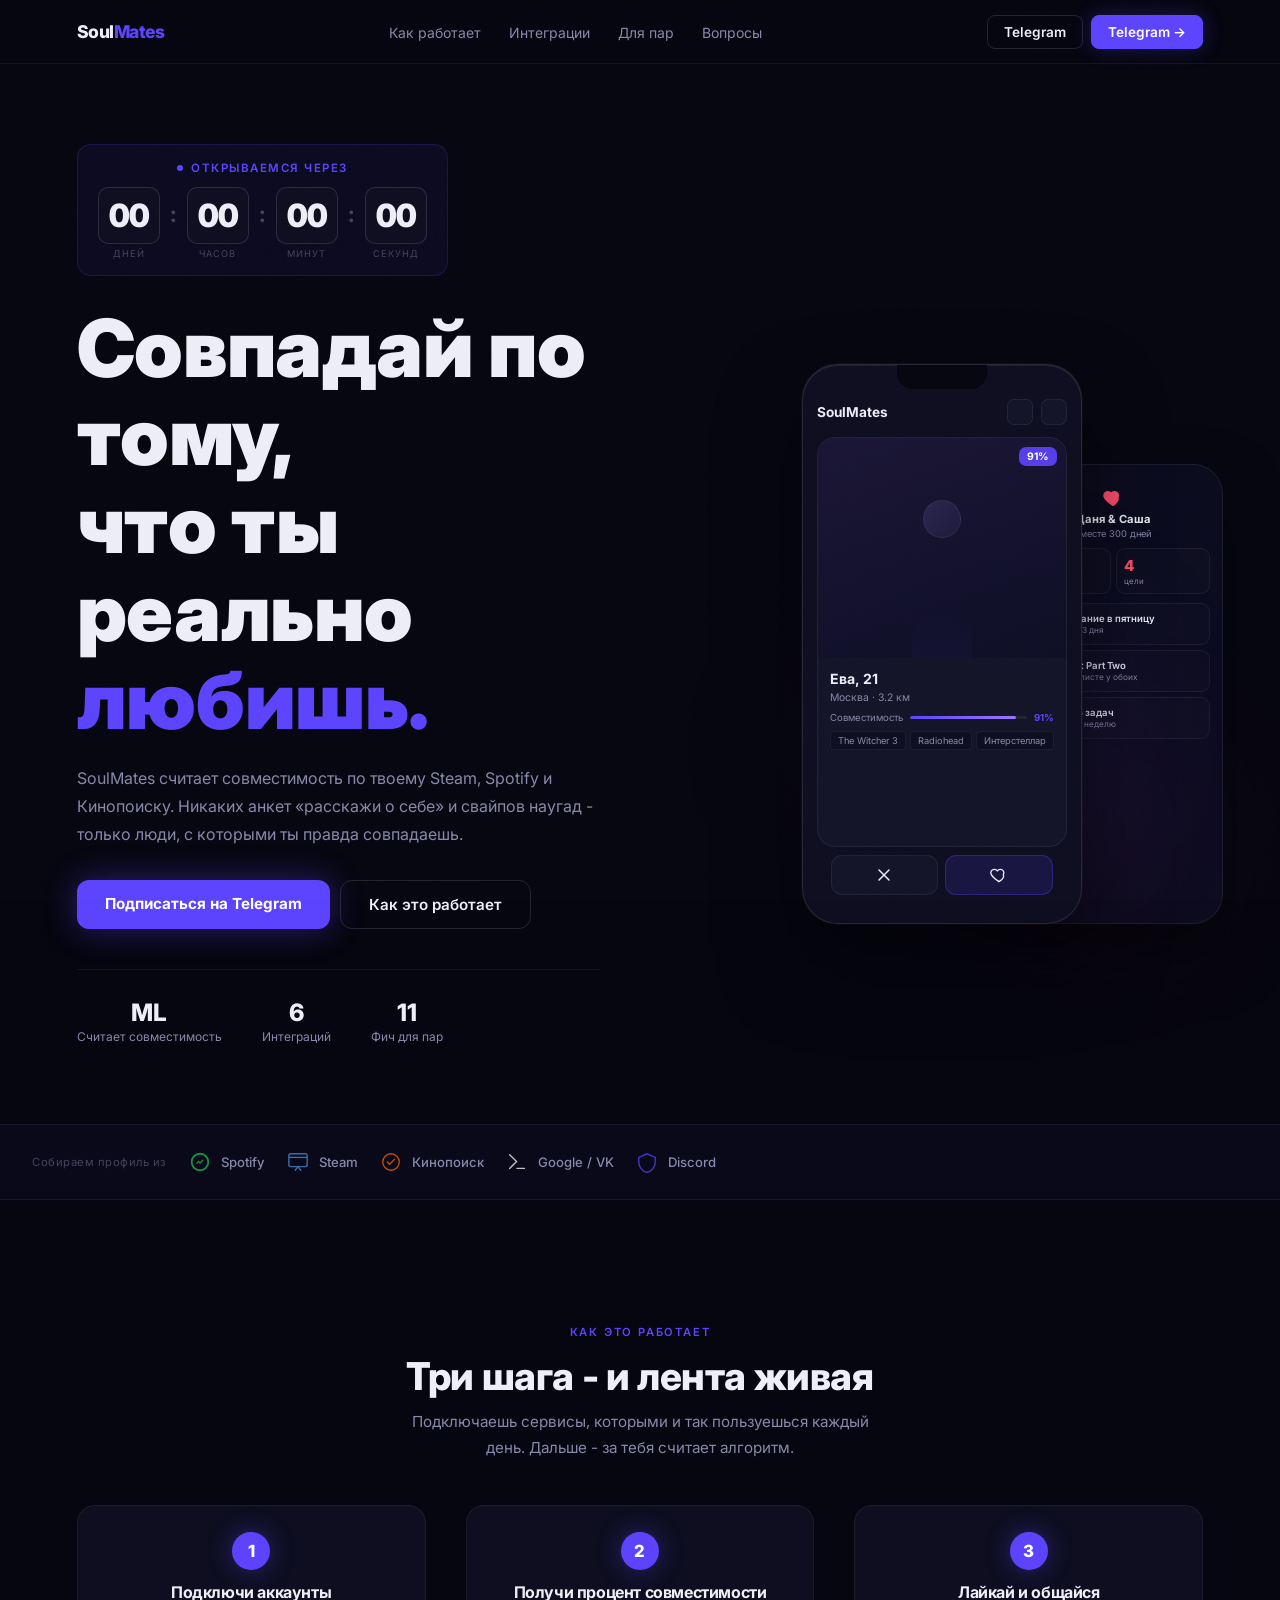
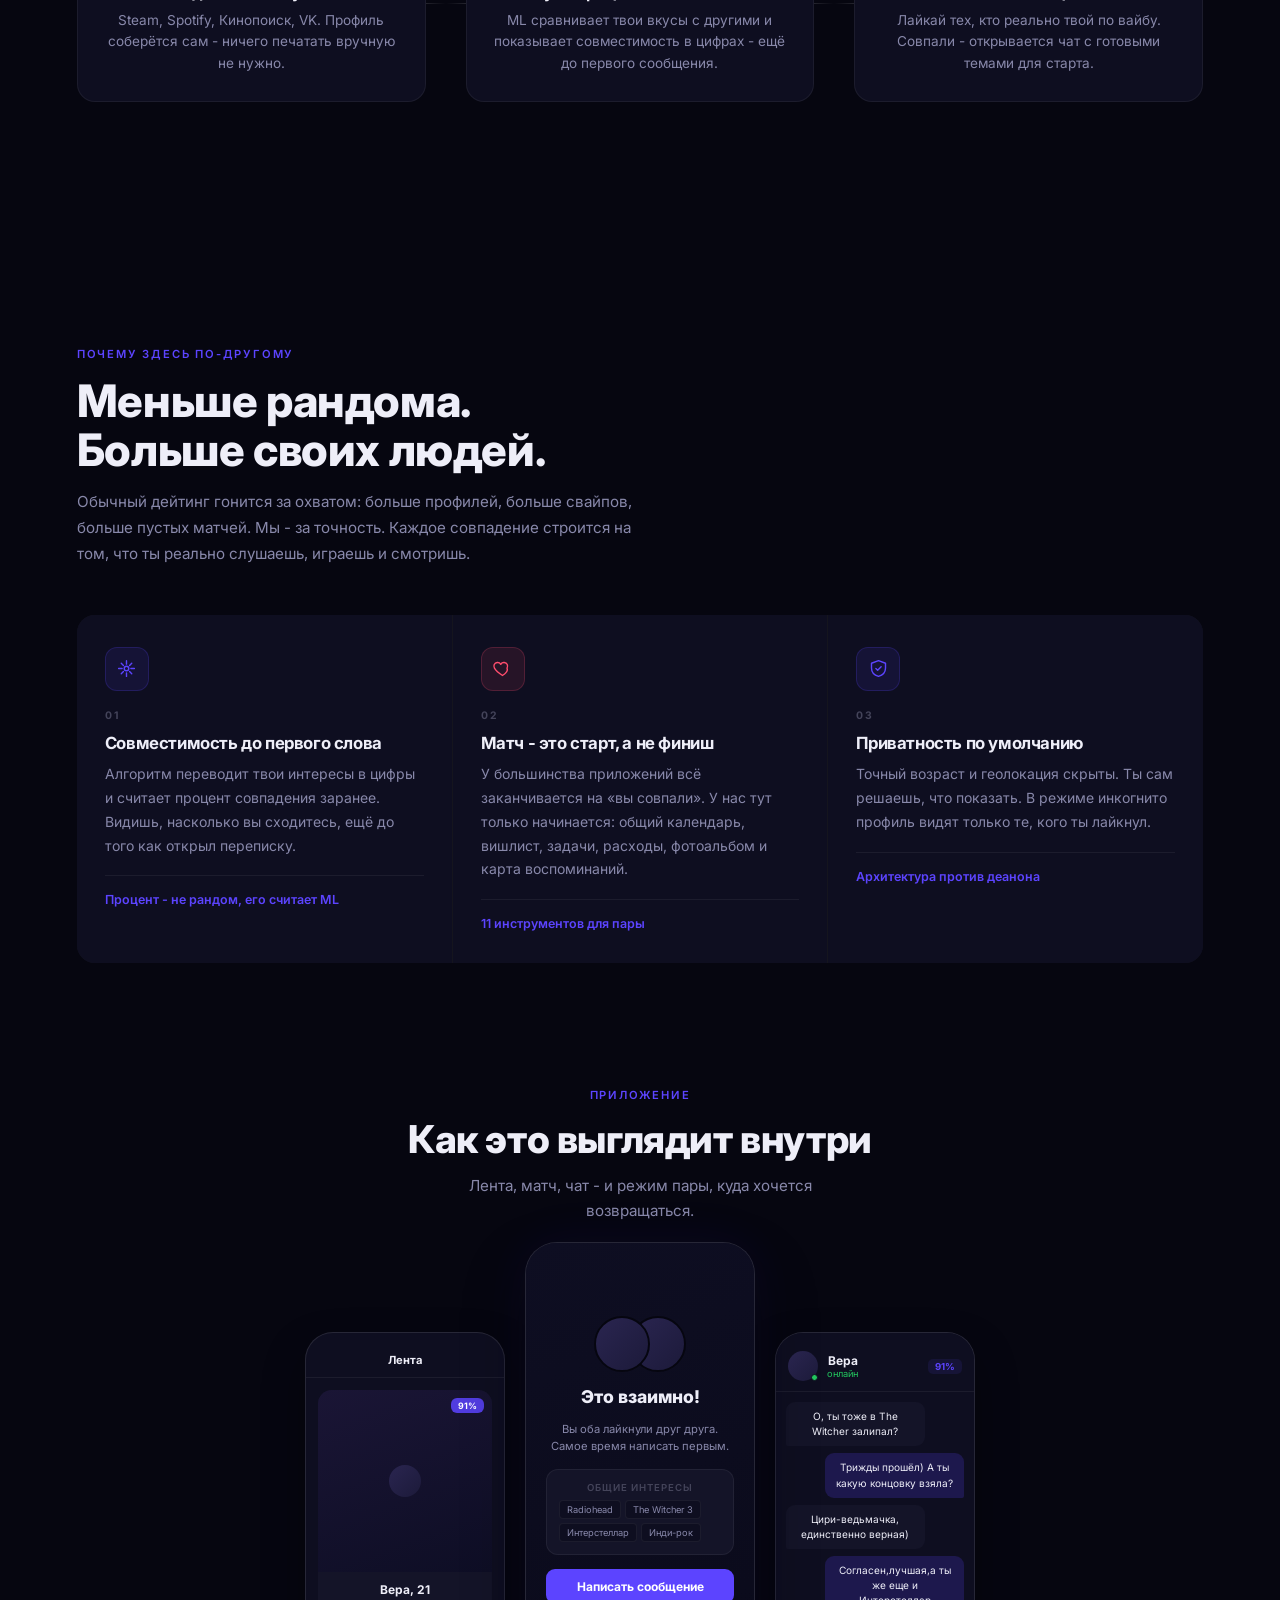
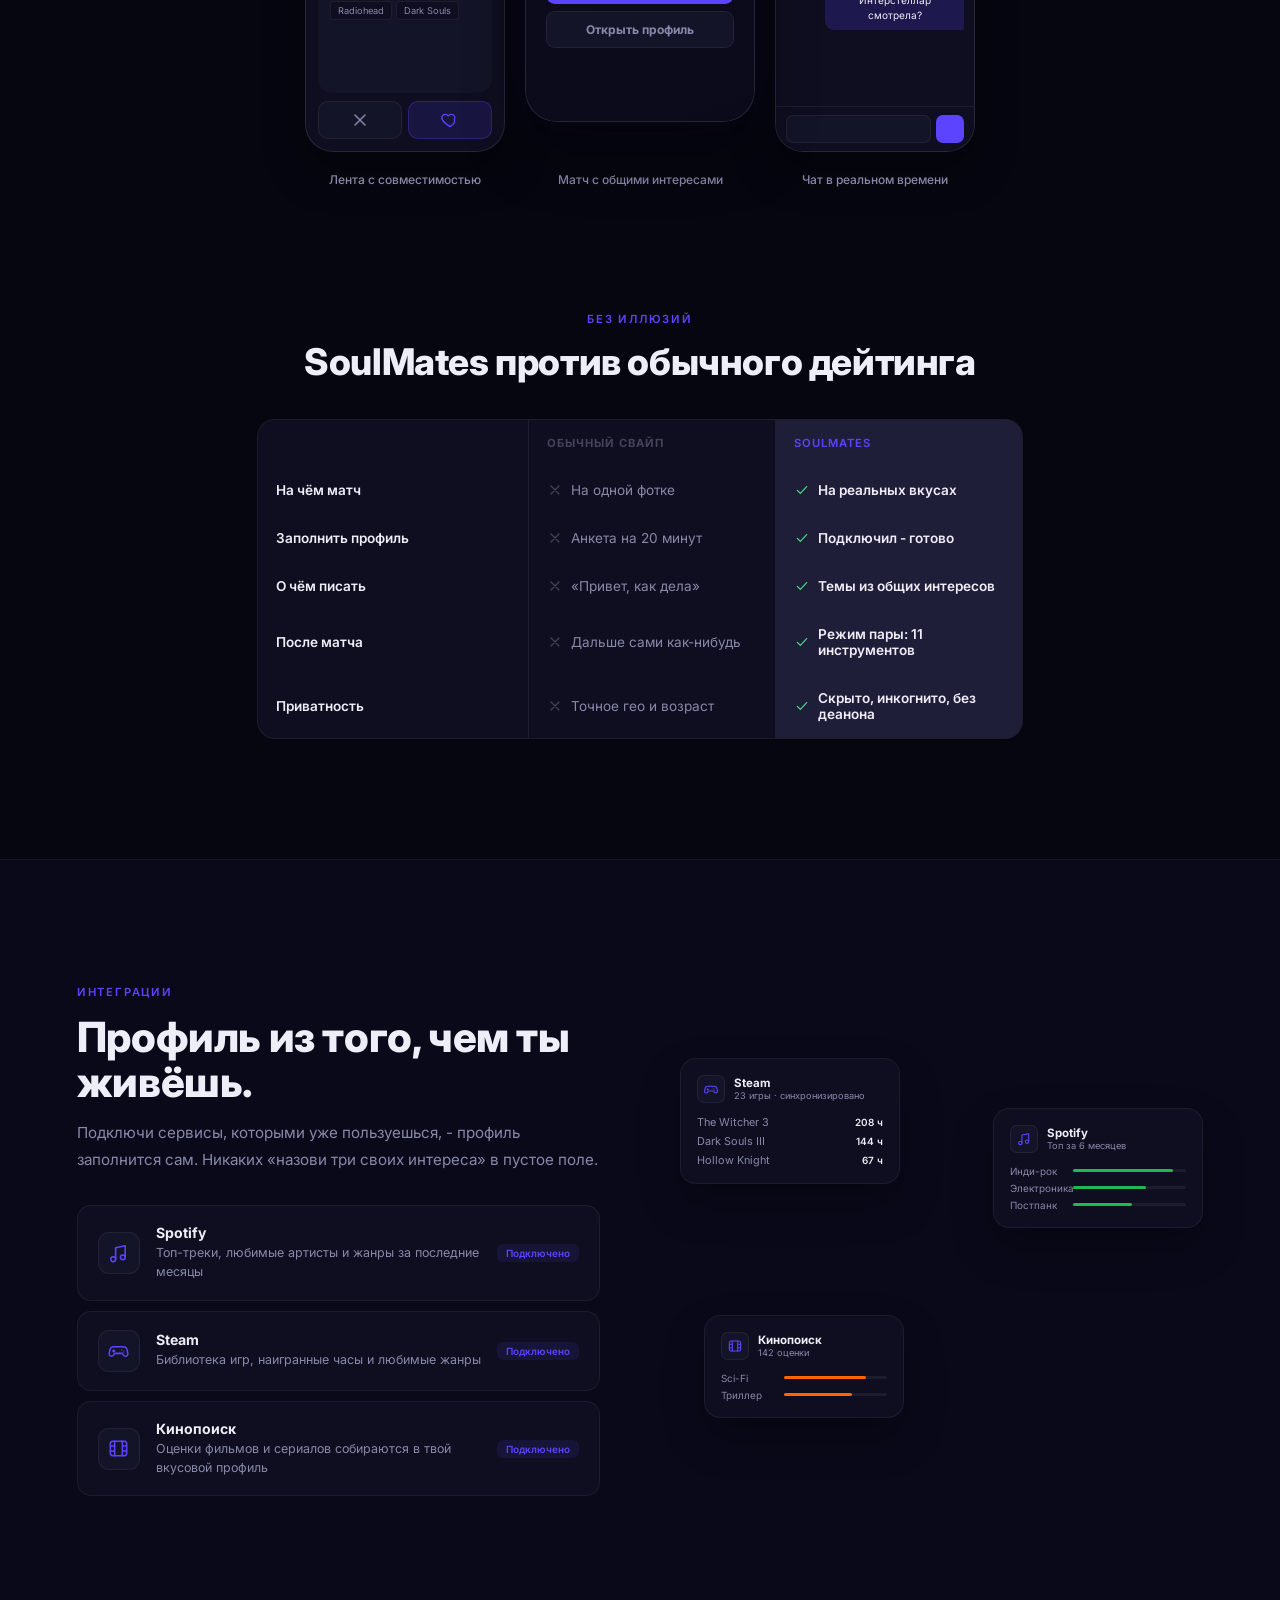
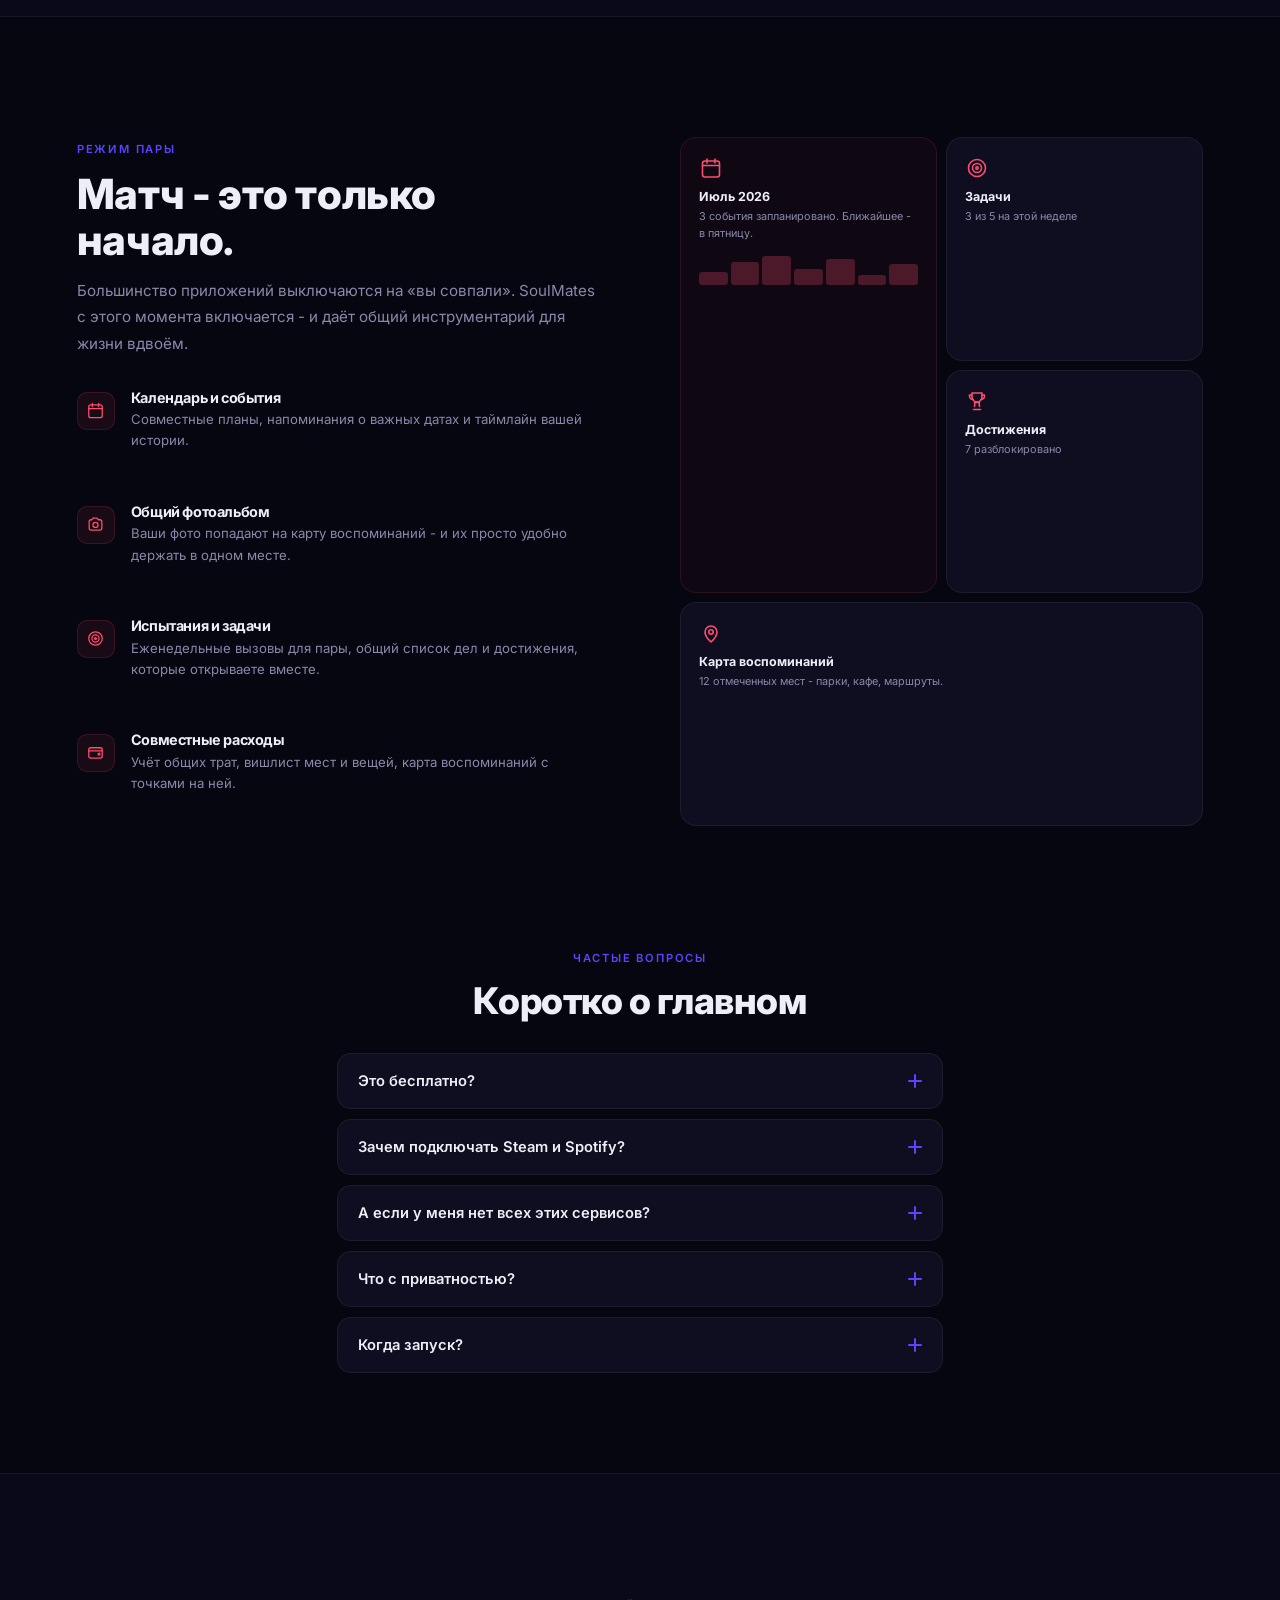
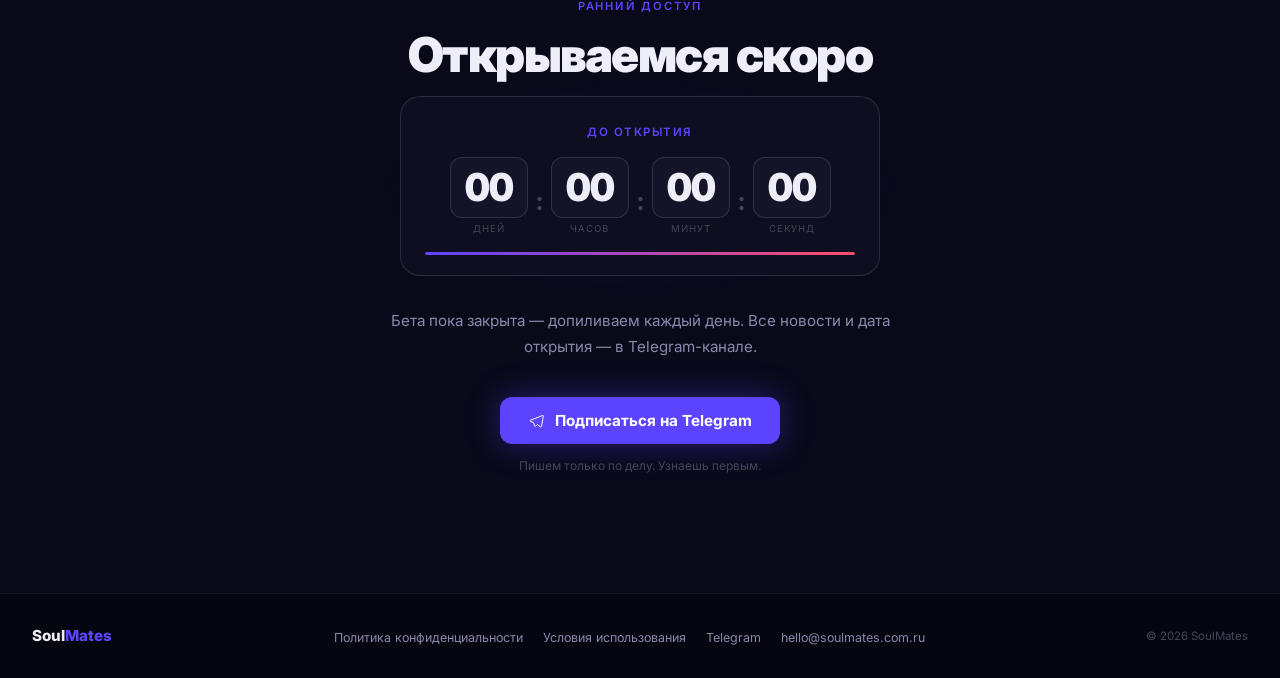
==== commit a7dd3837: "Fix on landing" ====
--- a/index.html
+++ b/index.html
@@ -415,7 +415,7 @@
                 <div style="position:absolute;top:8px;right:8px;background:rgba(92,68,255,0.85);border-radius:6px;padding:2px 7px;font-size:0.55rem;font-weight:700;color:#fff;">91%</div>
               </div>
               <div style="padding:10px 12px;">
-                <div style="font-size:0.75rem;font-weight:700;color:var(--text);margin-bottom:4px;">Саша, 21</div>
+                <div style="font-size:0.75rem;font-weight:700;color:var(--text);margin-bottom:4px;">Вера, 21</div>
                 <div style="display:flex;gap:4px;flex-wrap:wrap;">
                   <div class="chip">Radiohead</div>
                   <div class="chip">Dark Souls</div>
@@ -469,7 +469,7 @@
               <div class="online-dot"></div>
             </div>
             <div>
-              <div class="chat-name">Алина</div>
+              <div class="chat-name">Вера</div>
               <div class="chat-status">онлайн</div>
             </div>
             <div class="compat-mini">91%</div>
@@ -478,7 +478,7 @@
             <div class="msg msg-in">О, ты тоже в The Witcher залипал?</div>
             <div class="msg msg-out">Трижды прошёл) А ты какую концовку взяла?</div>
             <div class="msg msg-in">Цири-ведьмачка, единственно верная)</div>
-            <div class="msg msg-out">всё, мы совпали и тут</div>
+            <div class="msg msg-out">Согласен,лучшая,а ты же еще и Интерстеллар смотрела?</div>
           </div>
           <div class="chat-input-row">
             <div class="chat-input-box"></div>
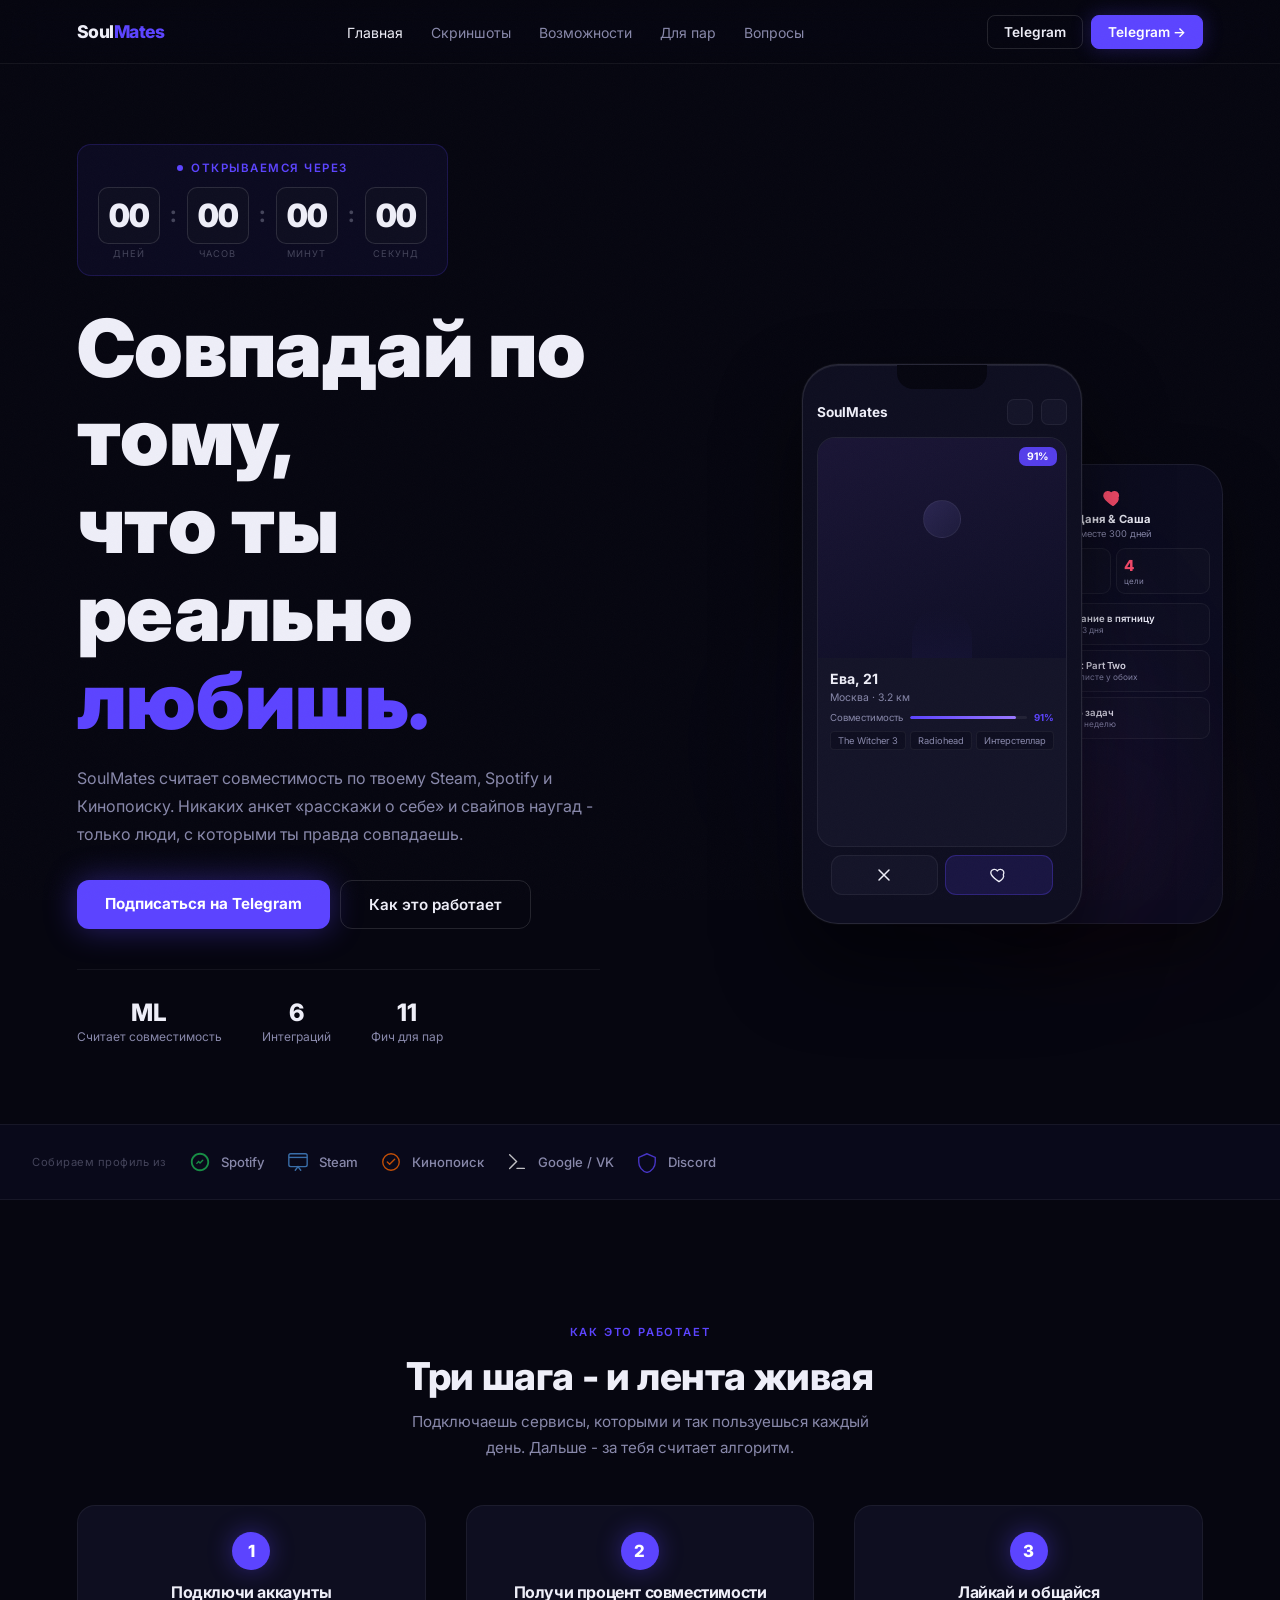
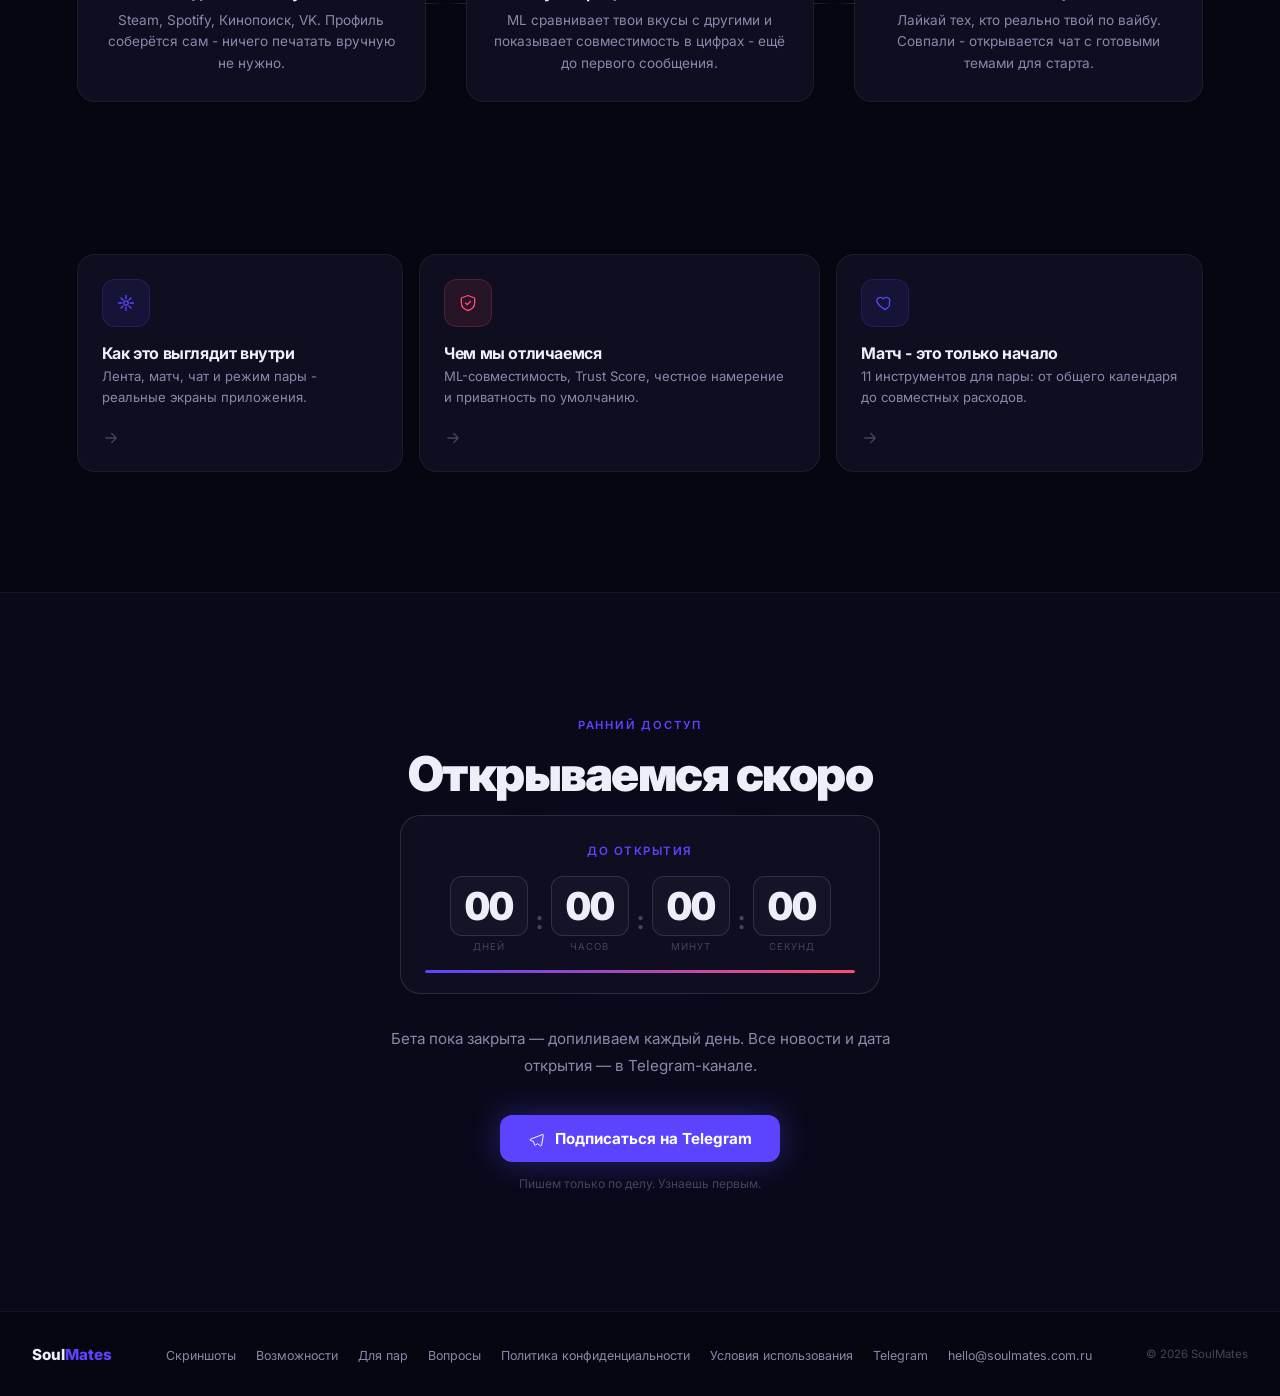
==== commit 3db5ab81: "многостраничный лендинг: скриншоты, возможности, для пар, вопросы" ====
--- a/index.html
+++ b/index.html
@@ -14,7 +14,7 @@
   <link rel="preconnect" href="https://fonts.googleapis.com">
   <link rel="preconnect" href="https://fonts.gstatic.com" crossorigin>
   <link href="https://fonts.googleapis.com/css2?family=Inter:wght@300;400;500;600;700;800;900&display=swap" rel="stylesheet">
-  <link href="style.css" rel="stylesheet">
+  <link href="style.css?v=3" rel="stylesheet">
 </head>
 <body>
 
@@ -39,17 +39,20 @@
     <symbol id="i-tg" viewBox="0 0 24 24"><path d="M21 5L3.5 11.8c-.9.3-.9 1.5 0 1.8l4.3 1.4 1.7 5c.2.7 1.1.8 1.6.3l2.4-2.2 4.3 3.2c.6.4 1.4.1 1.6-.6L22 6.1c.2-.8-.5-1.4-1-1.1z" stroke-width="1.4" stroke-linejoin="round"/></symbol>
     <symbol id="i-vk" viewBox="0 0 24 24"><path d="M3 8c.4 4.3 3 8.4 7.6 8.4h.5v-2.5c1.6.2 2.5 1.4 3.2 2.5h2.4c-.5-1.5-1.6-2.8-2.9-3.4 1.2-.7 2.2-1.9 2.6-3.6h-2.2c-.5 1.4-1.5 2.5-3.1 2.7V8h-2.3v4.2C7.7 11.8 6.5 9.9 6.2 8H3z" stroke-width="1.3" stroke-linejoin="round"/></symbol>
     <symbol id="i-link" viewBox="0 0 24 24"><path d="M9 15l6-6M10.5 6.5l1-1a4 4 0 0 1 5.7 5.7l-1.7 1.7M13.5 17.5l-1 1a4 4 0 0 1-5.7-5.7l1.7-1.7" stroke-width="1.6" stroke-linecap="round" stroke-linejoin="round"/></symbol>
+    <symbol id="i-gift" viewBox="0 0 24 24"><rect x="3.5" y="10" width="17" height="10" rx="1.5" stroke-width="1.6"/><path d="M3.5 10h17M12 10v10" stroke-width="1.6"/><path d="M12 10c-2-4-6-4-6-1s3 1 6 1zM12 10c2-4 6-4 6-1s-3 1-6 1z" stroke-width="1.6" stroke-linejoin="round"/></symbol>
+    <symbol id="i-question" viewBox="0 0 24 24"><circle cx="12" cy="12" r="9" stroke-width="1.6"/><path d="M9.5 9.2a2.5 2.5 0 1 1 3.5 2.3c-.8.4-1 .9-1 1.8" stroke-width="1.6" stroke-linecap="round"/><circle cx="12" cy="16.5" r="0.9" fill="currentColor" stroke="none"/></symbol>
   </defs>
 </svg>
 
 <!-- NAV -->
 <nav>
-  <a href="/" class="logo">Soul<span>Mates</span></a>
+  <a href="index.html" class="logo">Soul<span>Mates</span></a>
   <ul class="nav-center">
-    <li><a href="#how">Как работает</a></li>
-    <li><a href="#integrations">Интеграции</a></li>
-    <li><a href="#couples">Для пар</a></li>
-    <li><a href="#faq">Вопросы</a></li>
+    <li><a href="index.html" class="active">Главная</a></li>
+    <li><a href="screenshots.html">Скриншоты</a></li>
+    <li><a href="features.html">Возможности</a></li>
+    <li><a href="couples.html">Для пар</a></li>
+    <li><a href="faq.html">Вопросы</a></li>
   </ul>
   <div class="nav-right">
     <a href="https://t.me/soulmates_ru_onboarding" class="btn-sm">Telegram</a>
@@ -62,10 +65,11 @@
 
 <!-- MOBILE NAV -->
 <div class="nav-mobile" id="navMobile" aria-hidden="true">
-  <a href="#how"          onclick="closeNav()">Как работает</a>
-  <a href="#integrations" onclick="closeNav()">Интеграции</a>
-  <a href="#couples"      onclick="closeNav()">Для пар</a>
-  <a href="#faq"          onclick="closeNav()">Вопросы</a>
+  <a href="index.html" class="active" onclick="closeNav()">Главная</a>
+  <a href="screenshots.html" onclick="closeNav()">Скриншоты</a>
+  <a href="features.html" onclick="closeNav()">Возможности</a>
+  <a href="couples.html" onclick="closeNav()">Для пар</a>
+  <a href="faq.html" onclick="closeNav()">Вопросы</a>
   <div class="nav-mobile-divider"></div>
   <div class="nav-mobile-actions">
     <a href="https://t.me/soulmates_ru_onboarding" onclick="closeNav()">Telegram-канал</a>
@@ -229,6 +233,7 @@
               <div class="couple-stat-num">12</div>
               <div class="couple-stat-label">событий</div>
             </div>
+
             <div class="couple-stat">
               <div class="couple-stat-num">4</div>
               <div class="couple-stat-label">цели</div>
@@ -345,403 +350,33 @@
   </div>
 </section>
 
-<!-- FEATURES -->
-<section class="features" id="features">
-  <div class="features-header reveal">
-    <div>
-      <div class="tag">Почему здесь по-другому</div>
-      <h2>Меньше рандома.<br>Больше своих людей.</h2>
-    </div>
-    <p>
-      Обычный дейтинг гонится за охватом: больше профилей, больше свайпов, больше пустых матчей.
-      Мы - за точность. Каждое совпадение строится на том, что ты реально слушаешь, играешь и смотришь.
-    </p>
-  </div>
-
-  <div class="features-grid reveal">
-    <div class="feature">
-      <div class="feature-ic"><svg class="ic"><use href="#i-spark"/></svg></div>
-      <div class="feature-num">01</div>
-      <h3>Совместимость до первого слова</h3>
-      <p>
-        Алгоритм переводит твои интересы в цифры и считает процент совпадения заранее.
-        Видишь, насколько вы сходитесь, ещё до того как открыл переписку.
-      </p>
-      <div class="feature-highlight">Процент - не рандом, его считает ML</div>
-    </div>
-    <div class="feature">
-      <div class="feature-ic"><svg class="ic"><use href="#i-heart"/></svg></div>
-      <div class="feature-num">02</div>
-      <h3>Матч - это старт, а не финиш</h3>
-      <p>
-        У большинства приложений всё заканчивается на «вы совпали». У нас тут только начинается:
-        общий календарь, вишлист, задачи, расходы, фотоальбом и карта воспоминаний.
-      </p>
-      <div class="feature-highlight">11 инструментов для пары</div>
-    </div>
-    <div class="feature">
-      <div class="feature-ic"><svg class="ic"><use href="#i-shield"/></svg></div>
-      <div class="feature-num">03</div>
-      <h3>Приватность по умолчанию</h3>
-      <p>
-        Точный возраст и геолокация скрыты. Ты сам решаешь, что показать.
-        В режиме инкогнито профиль видят только те, кого ты лайкнул.
-      </p>
-      <div class="feature-highlight">Архитектура против деанона</div>
-    </div>
-  </div>
-</section>
-
-<!-- SCREENS -->
-<section class="screens" id="screens">
-  <div class="screens-header reveal">
-    <div class="tag">Приложение</div>
-    <h2>Как это выглядит внутри</h2>
-    <p>Лента, матч, чат - и режим пары, куда хочется возвращаться.</p>
-  </div>
-
-  <div class="screens-row reveal">
-    <!-- Feed screen -->
-    <div class="screen-item">
-      <div class="match-phone match-phone-sm" style="background:var(--surface);">
-        <div style="height:100%;display:flex;flex-direction:column;">
-          <div style="padding:20px 14px 10px;border-bottom:1px solid var(--border);">
-            <div style="font-size:0.7rem;font-weight:700;color:var(--text);">Лента</div>
-          </div>
-          <div style="flex:1;padding:12px;display:flex;flex-direction:column;gap:8px;">
-            <div style="flex:1;background:var(--surface2);border-radius:14px;position:relative;overflow:hidden;">
-              <div style="height:60%;background:linear-gradient(160deg,#1a1535,#0e0e25);display:flex;align-items:center;justify-content:center;position:relative;">
-                <div style="width:32px;height:32px;border-radius:50%;background:linear-gradient(135deg,#2a2550,#1c1a3a);"></div>
-                <div style="position:absolute;top:8px;right:8px;background:rgba(92,68,255,0.85);border-radius:6px;padding:2px 7px;font-size:0.55rem;font-weight:700;color:#fff;">91%</div>
-              </div>
-              <div style="padding:10px 12px;">
-                <div style="font-size:0.75rem;font-weight:700;color:var(--text);margin-bottom:4px;">Вера, 21</div>
-                <div style="display:flex;gap:4px;flex-wrap:wrap;">
-                  <div class="chip">Radiohead</div>
-                  <div class="chip">Dark Souls</div>
-                </div>
-              </div>
-            </div>
-            <div style="display:flex;gap:6px;">
-              <div style="flex:1;height:38px;border-radius:10px;background:var(--surface2);border:1px solid var(--border);display:flex;align-items:center;justify-content:center;color:var(--sub);"><svg class="ic"><use href="#i-x"/></svg></div>
-              <div style="flex:1;height:38px;border-radius:10px;background:rgba(92,68,255,0.15);border:1px solid rgba(92,68,255,0.3);display:flex;align-items:center;justify-content:center;color:var(--accent);"><svg class="ic"><use href="#i-heart"/></svg></div>
-            </div>
-          </div>
-        </div>
-      </div>
-      <div class="screen-label">Лента с совместимостью</div>
-    </div>
-
-    <!-- Match screen (center) -->
-    <div class="screen-item">
-      <div class="match-phone" style="transform:translateY(-30px);">
-        <div class="match-screen">
-          <div class="match-avatars" style="position:relative;">
-            <div class="match-avatar"></div>
-            <div class="match-avatar"></div>
-          </div>
-          <div class="match-title">Это взаимно!</div>
-          <div class="match-sub">Вы оба лайкнули друг друга.<br>Самое время написать первым.</div>
-          <div class="match-interests">
-            <div class="match-interests-title">Общие интересы</div>
-            <div class="match-interests-chips">
-              <div class="chip">Radiohead</div>
-              <div class="chip">The Witcher 3</div>
-              <div class="chip">Интерстеллар</div>
-              <div class="chip">Инди-рок</div>
-            </div>
-          </div>
-          <div class="match-actions">
-            <div class="match-btn match-btn-primary">Написать сообщение</div>
-            <div class="match-btn match-btn-ghost">Открыть профиль</div>
-          </div>
-        </div>
-      </div>
-      <div class="screen-label">Матч с общими интересами</div>
-    </div>
-
-    <!-- Chat screen -->
-    <div class="screen-item">
-      <div class="match-phone match-phone-sm" style="background:var(--surface);">
-        <div class="chat-screen">
-          <div class="chat-header">
-            <div class="chat-ava">
-              <div class="online-dot"></div>
-            </div>
-            <div>
-              <div class="chat-name">Вера</div>
-              <div class="chat-status">онлайн</div>
-            </div>
-            <div class="compat-mini">91%</div>
-          </div>
-          <div class="chat-messages">
-            <div class="msg msg-in">О, ты тоже в The Witcher залипал?</div>
-            <div class="msg msg-out">Трижды прошёл) А ты какую концовку взяла?</div>
-            <div class="msg msg-in">Цири-ведьмачка, единственно верная)</div>
-            <div class="msg msg-out">Согласен,лучшая,а ты же еще и Интерстеллар смотрела?</div>
-          </div>
-          <div class="chat-input-row">
-            <div class="chat-input-box"></div>
-            <div class="chat-send"></div>
-          </div>
-        </div>
-      </div>
-      <div class="screen-label">Чат в реальном времени</div>
-    </div>
-  </div>
-</section>
-
-<!-- COMPARISON -->
-<section class="compare reveal" id="compare">
-  <div class="compare-header">
-    <div class="tag">Без иллюзий</div>
-    <h2>SoulMates против обычного дейтинга</h2>
-  </div>
-  <div class="compare-table">
-    <div class="compare-row compare-head">
-      <div class="compare-feat">&nbsp;</div>
-      <div class="compare-them">Обычный свайп</div>
-      <div class="compare-us">SoulMates</div>
-    </div>
-    <div class="compare-row">
-      <div class="compare-feat">На чём матч</div>
-      <div class="compare-them"><svg class="ic neg"><use href="#i-x"/></svg> На одной фотке</div>
-      <div class="compare-us"><svg class="ic pos"><use href="#i-check"/></svg> На реальных вкусах</div>
-    </div>
-    <div class="compare-row">
-      <div class="compare-feat">Заполнить профиль</div>
-      <div class="compare-them"><svg class="ic neg"><use href="#i-x"/></svg> Анкета на 20 минут</div>
-      <div class="compare-us"><svg class="ic pos"><use href="#i-check"/></svg> Подключил - готово</div>
-    </div>
-    <div class="compare-row">
-      <div class="compare-feat">О чём писать</div>
-      <div class="compare-them"><svg class="ic neg"><use href="#i-x"/></svg> «Привет, как дела»</div>
-      <div class="compare-us"><svg class="ic pos"><use href="#i-check"/></svg> Темы из общих интересов</div>
-    </div>
-    <div class="compare-row">
-      <div class="compare-feat">После матча</div>
-      <div class="compare-them"><svg class="ic neg"><use href="#i-x"/></svg> Дальше сами как-нибудь</div>
-      <div class="compare-us"><svg class="ic pos"><use href="#i-check"/></svg> Режим пары: 11 инструментов</div>
-    </div>
-    <div class="compare-row">
-      <div class="compare-feat">Приватность</div>
-      <div class="compare-them"><svg class="ic neg"><use href="#i-x"/></svg> Точное гео и возраст</div>
-      <div class="compare-us"><svg class="ic pos"><use href="#i-check"/></svg> Скрыто, инкогнито, без деанона</div>
-    </div>
-  </div>
-</section>
-
-<!-- INTEGRATIONS -->
-<section class="integrations" id="integrations">
-  <div class="integrations-inner">
-    <div class="integrations-layout">
-      <div class="integrations-copy reveal">
-        <div class="tag">Интеграции</div>
-        <h2>Профиль из того, чем ты живёшь.</h2>
-        <p>
-          Подключи сервисы, которыми уже пользуешься, - профиль заполнится сам.
-          Никаких «назови три своих интереса» в пустое поле.
-        </p>
-
-        <div class="integration-cards">
-          <div class="int-card">
-            <div class="int-icon"><svg class="ic"><use href="#i-music"/></svg></div>
-            <div class="int-info">
-              <div class="int-name">Spotify</div>
-              <div class="int-desc">Топ-треки, любимые артисты и жанры за последние месяцы</div>
-            </div>
-            <div class="int-status">Подключено</div>
-          </div>
-          <div class="int-card">
-            <div class="int-icon"><svg class="ic"><use href="#i-game"/></svg></div>
-            <div class="int-info">
-              <div class="int-name">Steam</div>
-              <div class="int-desc">Библиотека игр, наигранные часы и любимые жанры</div>
-            </div>
-            <div class="int-status">Подключено</div>
-          </div>
-          <div class="int-card">
-            <div class="int-icon"><svg class="ic"><use href="#i-film"/></svg></div>
-            <div class="int-info">
-              <div class="int-name">Кинопоиск</div>
-              <div class="int-desc">Оценки фильмов и сериалов собираются в твой вкусовой профиль</div>
-            </div>
-            <div class="int-status">Подключено</div>
-          </div>
-        </div>
-      </div>
-
-      <div class="integrations-visual reveal" style="transition-delay:0.15s">
-        <!-- Steam card -->
-        <div class="data-card data-card-steam">
-          <div class="dc-header">
-            <div class="dc-icon"><svg class="ic"><use href="#i-game"/></svg></div>
-            <div>
-              <div class="dc-title">Steam</div>
-              <div class="dc-sub">23 игры · синхронизировано</div>
-            </div>
-          </div>
-          <div class="dc-items">
-            <div class="dc-item"><span class="dc-item-name">The Witcher 3</span><span class="dc-item-val">208 ч</span></div>
-            <div class="dc-item"><span class="dc-item-name">Dark Souls III</span><span class="dc-item-val">144 ч</span></div>
-            <div class="dc-item"><span class="dc-item-name">Hollow Knight</span><span class="dc-item-val">67 ч</span></div>
-          </div>
-        </div>
-
-        <!-- Spotify card -->
-        <div class="data-card data-card-spotify">
-          <div class="dc-header">
-            <div class="dc-icon"><svg class="ic"><use href="#i-music"/></svg></div>
-            <div>
-              <div class="dc-title">Spotify</div>
-              <div class="dc-sub">Топ за 6 месяцев</div>
-            </div>
-          </div>
-          <div class="dc-bar-row">
-            <div class="dc-bar-item">
-              <div class="dc-bar-label">Инди-рок</div>
-              <div class="dc-bar-track"><div class="dc-bar-fill" style="width:88%"></div></div>
-            </div>
-            <div class="dc-bar-item">
-              <div class="dc-bar-label">Электроника</div>
-              <div class="dc-bar-track"><div class="dc-bar-fill" style="width:64%"></div></div>
-            </div>
-            <div class="dc-bar-item">
-              <div class="dc-bar-label">Постпанк</div>
-              <div class="dc-bar-track"><div class="dc-bar-fill" style="width:52%"></div></div>
-            </div>
-          </div>
-        </div>
-
-        <!-- KP card -->
-        <div class="data-card data-card-kp">
-          <div class="dc-header">
-            <div class="dc-icon"><svg class="ic"><use href="#i-film"/></svg></div>
-            <div>
-              <div class="dc-title">Кинопоиск</div>
-              <div class="dc-sub">142 оценки</div>
-            </div>
-          </div>
-          <div class="dc-bar-row">
-            <div class="dc-bar-item">
-              <div class="dc-bar-label">Sci-Fi</div>
-              <div class="dc-bar-track"><div class="dc-bar-fill kp" style="width:80%"></div></div>
-            </div>
-            <div class="dc-bar-item">
-              <div class="dc-bar-label">Триллер</div>
-              <div class="dc-bar-track"><div class="dc-bar-fill kp" style="width:66%"></div></div>
-            </div>
-          </div>
-        </div>
-      </div>
-    </div>
-  </div>
-</section>
-
-<!-- COUPLES MODE -->
-<section class="couples" id="couples">
-  <div class="couples-layout">
-    <div class="couples-copy reveal">
-      <div class="tag">Режим пары</div>
-      <h2>Матч - это только начало.</h2>
-      <p>
-        Большинство приложений выключаются на «вы совпали». SoulMates с этого момента включается -
-        и даёт общий инструментарий для жизни вдвоём.
-      </p>
-
-      <div class="couples-features">
-        <div class="couples-feat">
-          <div class="couples-feat-icon"><svg class="ic"><use href="#i-calendar"/></svg></div>
-          <div>
-            <h4>Календарь и события</h4>
-            <p>Совместные планы, напоминания о важных датах и таймлайн вашей истории.</p>
-          </div>
-        </div>
-        <div class="couples-feat">
-          <div class="couples-feat-icon"><svg class="ic"><use href="#i-camera"/></svg></div>
-          <div>
-            <h4>Общий фотоальбом</h4>
-            <p>Ваши фото попадают на карту воспоминаний - и их просто удобно держать в одном месте.</p>
-          </div>
-        </div>
-        <div class="couples-feat">
-          <div class="couples-feat-icon"><svg class="ic"><use href="#i-target"/></svg></div>
-          <div>
-            <h4>Испытания и задачи</h4>
-            <p>Еженедельные вызовы для пары, общий список дел и достижения, которые открываете вместе.</p>
-          </div>
-        </div>
-        <div class="couples-feat">
-          <div class="couples-feat-icon"><svg class="ic"><use href="#i-wallet"/></svg></div>
-          <div>
-            <h4>Совместные расходы</h4>
-            <p>Учёт общих трат, вишлист мест и вещей, карта воспоминаний с точками на ней.</p>
-          </div>
-        </div>
-      </div>
-    </div>
-
-    <div class="couples-grid-visual reveal" style="transition-delay:0.15s">
-      <div class="cg-tile pink-tint tall">
-        <div class="cg-icon"><svg class="ic"><use href="#i-calendar"/></svg></div>
-        <div class="cg-title">Июль 2026</div>
-        <div class="cg-desc">3 события запланировано. Ближайшее - в пятницу.</div>
-        <div class="cg-mini-chart">
-          <div class="cg-bar" style="height:40%;"></div>
-          <div class="cg-bar" style="height:70%;"></div>
-          <div class="cg-bar" style="height:90%;"></div>
-          <div class="cg-bar" style="height:50%;"></div>
-          <div class="cg-bar" style="height:80%;"></div>
-          <div class="cg-bar" style="height:30%;"></div>
-          <div class="cg-bar" style="height:65%;"></div>
-        </div>
-      </div>
-      <div class="cg-tile">
-        <div class="cg-icon"><svg class="ic"><use href="#i-target"/></svg></div>
-        <div class="cg-title">Задачи</div>
-        <div class="cg-desc">3 из 5 на этой неделе</div>
-      </div>
-      <div class="cg-tile">
-        <div class="cg-icon"><svg class="ic"><use href="#i-trophy"/></svg></div>
-        <div class="cg-title">Достижения</div>
-        <div class="cg-desc">7 разблокировано</div>
-      </div>
-      <div class="cg-tile" style="grid-column:span 2;">
-        <div class="cg-icon"><svg class="ic"><use href="#i-map"/></svg></div>
-        <div class="cg-title">Карта воспоминаний</div>
-        <div class="cg-desc">12 отмеченных мест - парки, кафе, маршруты.</div>
-      </div>
-    </div>
-  </div>
-</section>
-
-<!-- FAQ -->
-<section class="faq" id="faq">
-  <div class="faq-header reveal">
-    <div class="tag">Частые вопросы</div>
-    <h2>Коротко о главном</h2>
-  </div>
-  <div class="faq-list reveal">
-    <details class="faq-item">
-      <summary>Это бесплатно?<span class="faq-plus"></span></summary>
-      <p>Да. Базовый SoulMates бесплатный: лента, матчи, чат и совместимость. Premium добавляет инкогнито, расширенные фильтры и фишки для пар - но без него всё работает.</p>
-    </details>
-    <details class="faq-item">
-      <summary>Зачем подключать Steam и Spotify?<span class="faq-plus"></span></summary>
-      <p>Чтобы профиль собрался сам и совместимость считалась по реальным вкусам, а не по тому, что ты написал ради красоты. Данные используются только для подбора - публично видно ровно столько, сколько ты разрешишь.</p>
-    </details>
-    <details class="faq-item">
-      <summary>А если у меня нет всех этих сервисов?<span class="faq-plus"></span></summary>
-      <p>Достаточно одного. Чем больше подключишь, тем точнее процент - но даже один аккаунт уже лучше пустой анкеты.</p>
-    </details>
-    <details class="faq-item">
-      <summary>Что с приватностью?<span class="faq-plus"></span></summary>
-      <p>Точный возраст и геолокация скрыты по умолчанию. Есть режим инкогнито: тебя видят только те, кого ты лайкнул. Архитектура заточена против деанона.</p>
-    </details>
-    <details class="faq-item">
-      <summary>Когда запуск?<span class="faq-plus"></span></summary>
-      <p>Скоро - таймер наверху и внизу показывает обратный отсчёт. Кто в очереди, тот заходит первым. Все новости - в <a href="https://t.me/soulmates_ru_onboarding">Telegram-канале</a>.</p>
-    </details>
+<!-- LINK-OUT CARDS -->
+<section class="link-cards-section">
+  <div class="link-cards reveal">
+    <a href="screenshots.html" class="link-card">
+      <div class="link-card-icon"><svg class="ic"><use href="#i-spark"/></svg></div>
+      <div class="link-card-body">
+        <h3>Как это выглядит внутри</h3>
+        <p>Лента, матч, чат и режим пары - реальные экраны приложения.</p>
+      </div>
+      <div class="link-card-arrow"><svg class="ic"><use href="#i-arrow"/></svg></div>
+    </a>
+    <a href="features.html" class="link-card">
+      <div class="link-card-icon"><svg class="ic"><use href="#i-shield"/></svg></div>
+      <div class="link-card-body">
+        <h3>Чем мы отличаемся</h3>
+        <p>ML-совместимость, Trust Score, честное намерение и приватность по умолчанию.</p>
+      </div>
+      <div class="link-card-arrow"><svg class="ic"><use href="#i-arrow"/></svg></div>
+    </a>
+    <a href="couples.html" class="link-card">
+      <div class="link-card-icon"><svg class="ic"><use href="#i-heart"/></svg></div>
+      <div class="link-card-body">
+        <h3>Матч - это только начало</h3>
+        <p>11 инструментов для пары: от общего календаря до совместных расходов.</p>
+      </div>
+      <div class="link-card-arrow"><svg class="ic"><use href="#i-arrow"/></svg></div>
+    </a>
   </div>
 </section>
 
@@ -798,6 +433,10 @@
 <footer>
   <div class="footer-logo">Soul<span>Mates</span></div>
   <ul class="footer-links">
+    <li><a href="screenshots.html">Скриншоты</a></li>
+    <li><a href="features.html">Возможности</a></li>
+    <li><a href="couples.html">Для пар</a></li>
+    <li><a href="faq.html">Вопросы</a></li>
     <li><a>Политика конфиденциальности</a></li>
     <li><a>Условия использования</a></li>
     <li><a href="https://t.me/soulmates_ru_onboarding">Telegram</a></li>
@@ -951,12 +590,9 @@
         phone.style.transition  = 'transform 0.1s ease-out';
       });
       heroVisual.addEventListener('mouseleave', () => {
-        phone.style.transform   = '';
-        phone.style.transition  = 'transform 0.55s ease-out';
-        setTimeout(() => {
-          phone.style.animationPlayState = '';
-          phone.style.transition = '';
-        }, 560);
+        phone.style.animationPlayState = 'running';
+        phone.style.transform  = '';
+        phone.style.transition = 'transform 0.4s ease-out';
       });
     }
   })();
--- a/style.css
+++ b/style.css
@@ -871,3 +871,142 @@
   0%,100% { box-shadow: none; }
   50%      { box-shadow: 0 0 0 5px rgba(74,222,128,0.2); }
 }
+
+/* ─────────────────────────────────────────
+   MULTIPAGE NAV STATE
+   ───────────────────────────────────────── */
+.nav-center a.active { color: var(--text); }
+.nav-mobile a.active { color: var(--text); background: var(--surface); }
+
+/* ─────────────────────────────────────────
+   PAGE HERO (subpages: screenshots / features / couples / faq)
+   ───────────────────────────────────────── */
+.page-hero {
+  max-width: 720px; margin: 0 auto;
+  padding: calc(var(--nav-h) + 52px) 20px 8px;
+  text-align: center;
+}
+.page-back {
+  display: flex; align-items: center; justify-content: center; gap: 6px;
+  color: var(--sub); font-size: 0.82rem; text-decoration: none;
+  margin-bottom: 22px; transition: color 0.15s;
+}
+.page-back:hover { color: var(--text); }
+.page-back .ic { width: 14px; height: 14px; transform: rotate(180deg); }
+.page-hero h1 { font-size: clamp(2rem, 6vw, 3.1rem); font-weight: 900; margin-bottom: 14px; letter-spacing: -1px; }
+.page-hero p  { color: var(--sub); font-size: 0.98rem; line-height: 1.7; max-width: 520px; margin: 0 auto; }
+
+/* ─────────────────────────────────────────
+   TRUST SCORE / INTENT SHOWCASE  (features.html)
+   ───────────────────────────────────────── */
+.showcase { padding: 40px 20px 80px; max-width: 1100px; margin: 0 auto; }
+.showcase-grid { display: flex; flex-direction: column; gap: 20px; }
+.showcase-card {
+  background: var(--surface); border: 1px solid var(--border); border-radius: 20px;
+  padding: 28px; display: flex; flex-direction: column; gap: 16px;
+}
+.showcase-top { display: flex; align-items: center; gap: 12px; }
+.showcase-icon {
+  width: 42px; height: 42px; border-radius: 12px; flex-shrink: 0;
+  display: flex; align-items: center; justify-content: center;
+  color: var(--accent); background: rgba(92,68,255,0.1); border: 1px solid rgba(92,68,255,0.2);
+}
+.showcase-title { font-size: 1.05rem; font-weight: 700; }
+.showcase-card p { font-size: 0.87rem; color: var(--sub); line-height: 1.7; }
+
+.trust-badge-demo {
+  display: inline-flex; align-items: center; gap: 6px; align-self: flex-start;
+  background: rgba(74,222,128,0.1); border: 1px solid rgba(74,222,128,0.28);
+  color: #4ade80; font-weight: 700; font-size: 0.8rem; padding: 6px 12px; border-radius: 20px;
+}
+.trust-badge-demo .ic { width: 14px; height: 14px; }
+
+.intent-pills { display: flex; flex-wrap: wrap; gap: 8px; }
+.intent-pill {
+  font-size: 0.78rem; font-weight: 600; padding: 8px 14px; border-radius: 10px;
+  border: 1px solid var(--border2); color: var(--sub); background: var(--surface2);
+}
+.intent-pill.active { color: #fff; background: var(--accent); border-color: var(--accent); }
+
+/* ─────────────────────────────────────────
+   COUPLES TOOLS GRID  (couples.html - all 11)
+   ───────────────────────────────────────── */
+.tools-grid-header { max-width: 1100px; margin: 0 auto; padding: 40px 20px 8px; text-align: center; }
+.tools-grid {
+  display: grid; grid-template-columns: 1fr; gap: 14px;
+  padding: 0 20px 80px; max-width: 1100px; margin: 0 auto;
+}
+.tool-card {
+  background: var(--surface); border: 1px solid var(--border); border-radius: 16px;
+  padding: 20px; display: flex; gap: 14px; align-items: flex-start;
+  transition: transform 0.2s, border-color 0.2s;
+}
+.tool-card:hover { transform: translateY(-2px); border-color: rgba(255,77,109,0.25); }
+.tool-icon {
+  width: 38px; height: 38px; border-radius: 10px; flex-shrink: 0;
+  background: rgba(255,77,109,0.08); border: 1px solid rgba(255,77,109,0.15);
+  color: var(--pink); display: flex; align-items: center; justify-content: center;
+}
+.tool-card h4 { font-size: 0.9rem; font-weight: 700; margin-bottom: 4px; }
+.tool-card p  { font-size: 0.8rem; color: var(--sub); line-height: 1.6; }
+
+/* ─────────────────────────────────────────
+   SCREENSHOTS PAGE
+   ───────────────────────────────────────── */
+.shots-grid {
+  padding: 20px 20px 80px; max-width: 1320px; margin: 0 auto;
+  display: flex; flex-direction: column; align-items: center; gap: 56px;
+}
+.shots-row {
+  display: flex; flex-direction: column; align-items: center; gap: 32px;
+}
+
+@media (min-width: 640px) {
+  .tools-grid { grid-template-columns: 1fr 1fr; padding: 0 32px 100px; }
+  .tools-grid-header { padding: 48px 32px 8px; }
+  .showcase { padding: 48px 32px 100px; }
+  .showcase-grid { flex-direction: row; }
+  .showcase-card { flex: 1; }
+  .shots-grid { padding: 24px 32px 100px; }
+  .shots-row { flex-direction: row; flex-wrap: wrap; justify-content: center; }
+}
+
+@media (min-width: 1024px) {
+  .tools-grid { grid-template-columns: 1fr 1fr 1fr; padding: 0 6vw 120px; }
+  .tools-grid-header { padding: 60px 6vw 8px; }
+  .showcase { padding: 60px 6vw 120px; }
+  .shots-grid { padding: 24px 6vw 120px; }
+}
+
+/* ─────────────────────────────────────────
+   LINK-OUT CARDS  (index.html teaser to subpages)
+   ───────────────────────────────────────── */
+.link-cards-section { padding: 20px 20px 80px; max-width: 1320px; margin: 0 auto; }
+.link-cards { display: flex; flex-direction: column; gap: 16px; }
+.link-card {
+  display: flex; align-items: center; gap: 18px;
+  background: var(--surface); border: 1px solid var(--border); border-radius: 18px;
+  padding: 24px; text-decoration: none; color: inherit;
+  transition: border-color 0.2s, transform 0.2s, background 0.2s;
+}
+.link-card:hover { transform: translateY(-3px); border-color: rgba(92,68,255,0.3); background: var(--surface2); }
+.link-card-icon {
+  width: 48px; height: 48px; border-radius: 13px; flex-shrink: 0;
+  display: flex; align-items: center; justify-content: center;
+  color: var(--accent); background: rgba(92,68,255,0.1); border: 1px solid rgba(92,68,255,0.2);
+}
+.link-card:nth-child(2) .link-card-icon { color: var(--pink); background: rgba(255,77,109,0.1); border-color: rgba(255,77,109,0.2); }
+.link-card-body { flex: 1; }
+.link-card-body h3 { font-size: 1rem; font-weight: 700; margin-bottom: 4px; }
+.link-card-body p  { font-size: 0.82rem; color: var(--sub); line-height: 1.6; }
+.link-card-arrow { color: var(--muted); flex-shrink: 0; }
+.link-card-arrow .ic { width: 18px; height: 18px; }
+
+@media (min-width: 640px) {
+  .link-cards-section { padding: 24px 32px 100px; }
+}
+@media (min-width: 1024px) {
+  .link-cards { flex-direction: row; }
+  .link-card { flex-direction: column; align-items: flex-start; text-align: left; }
+  .link-cards-section { padding: 32px 6vw 120px; }
+}
